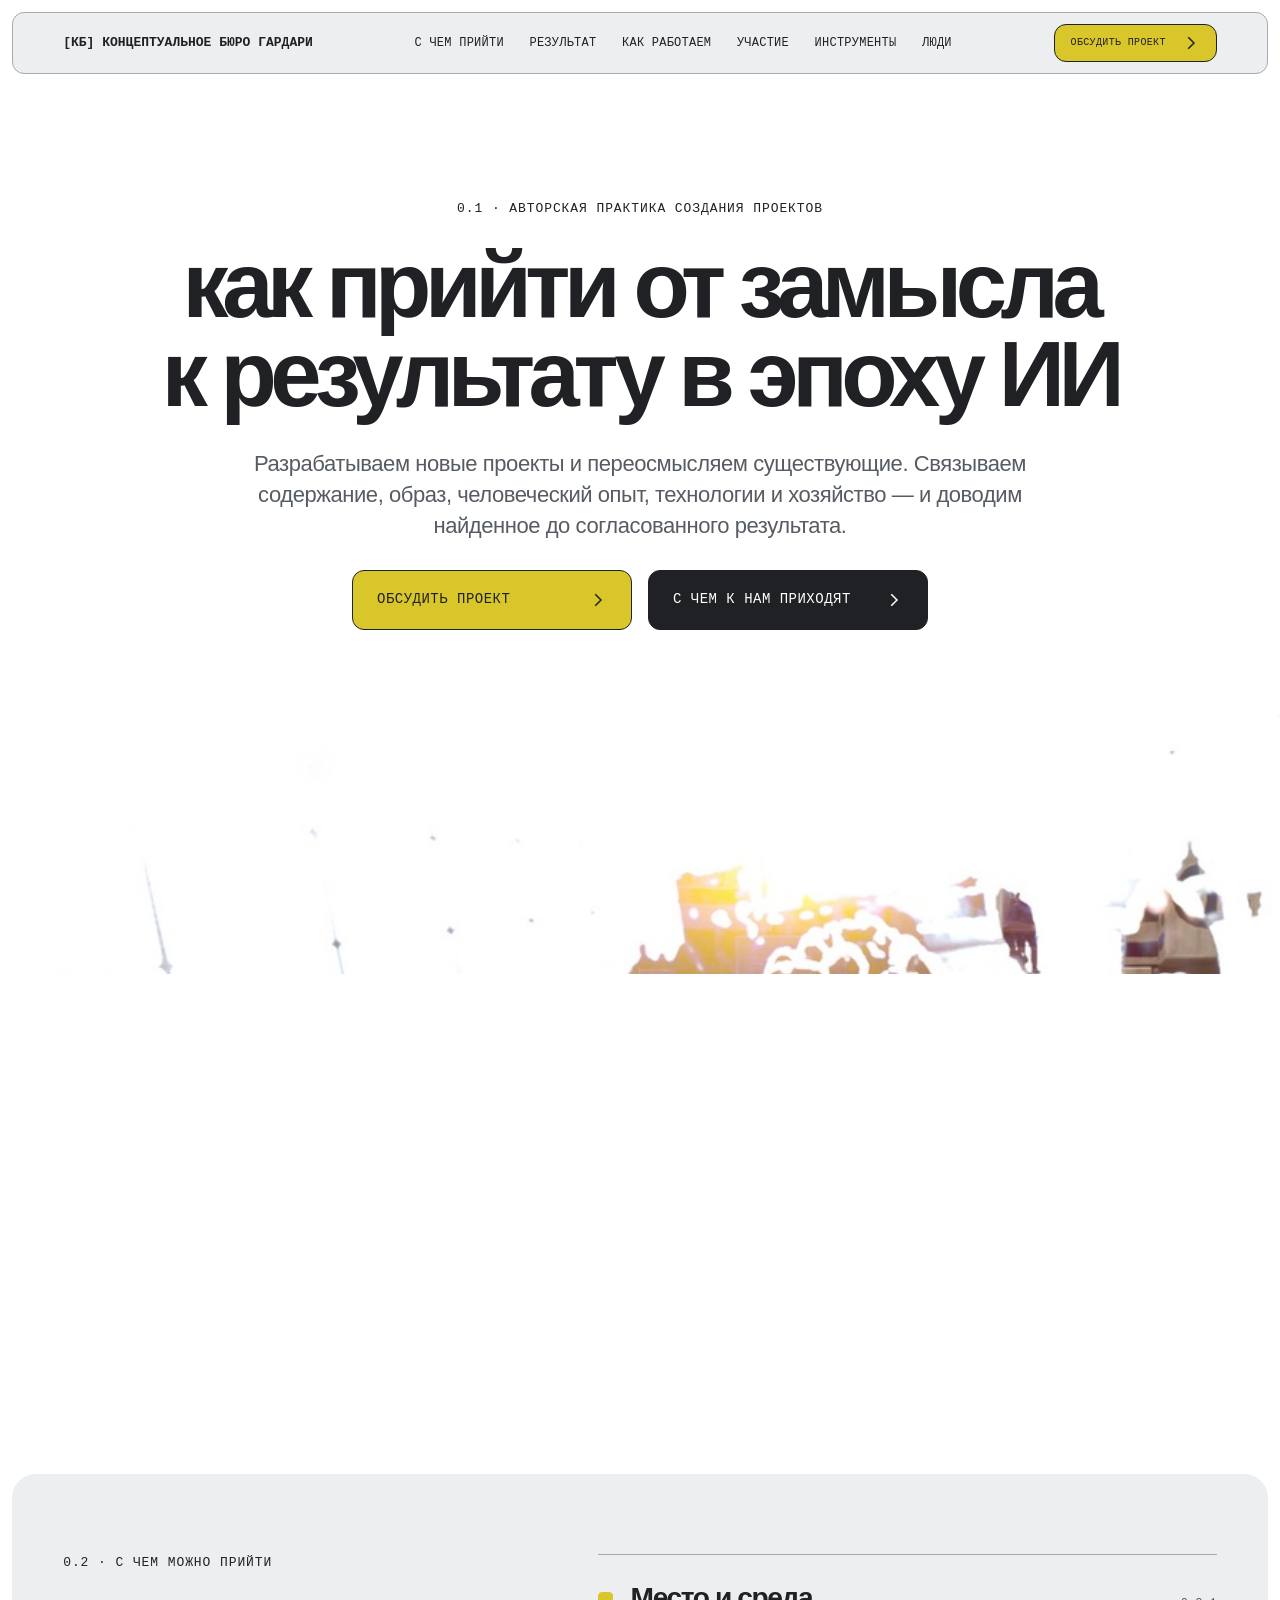
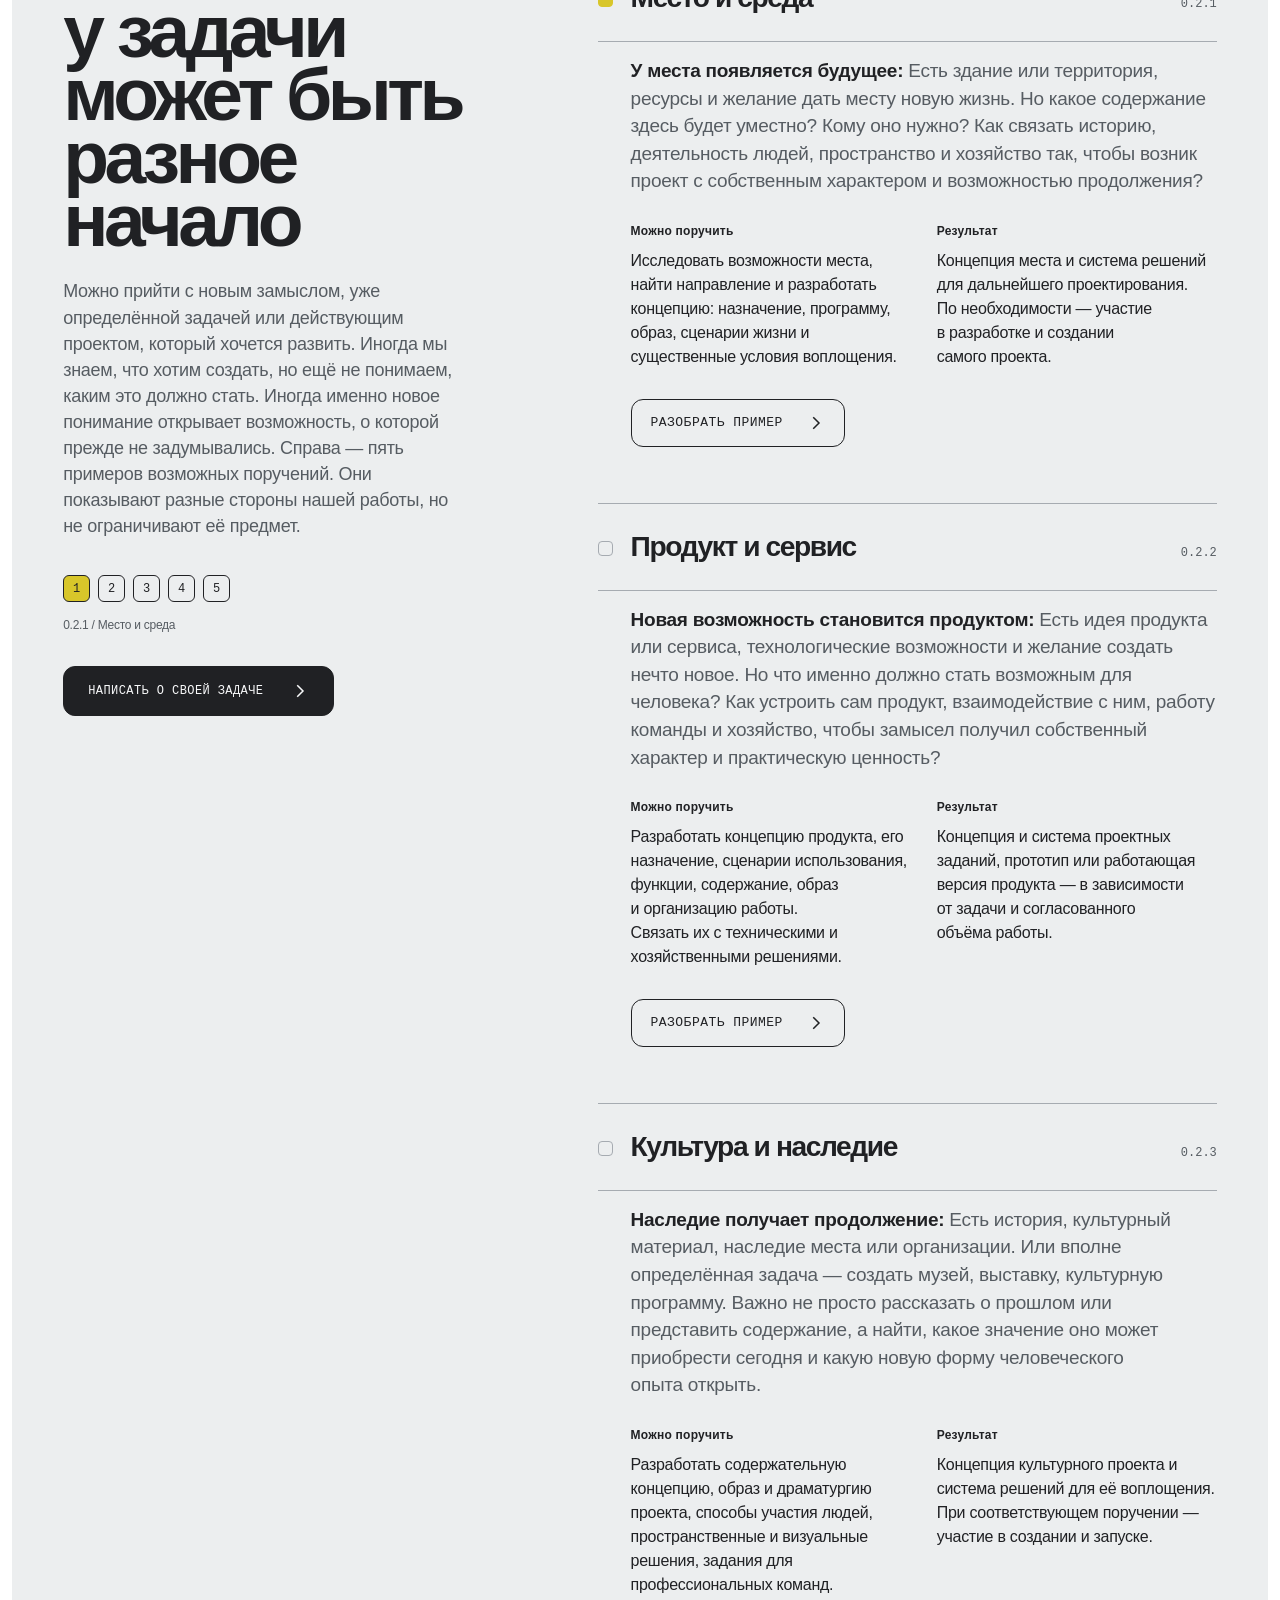
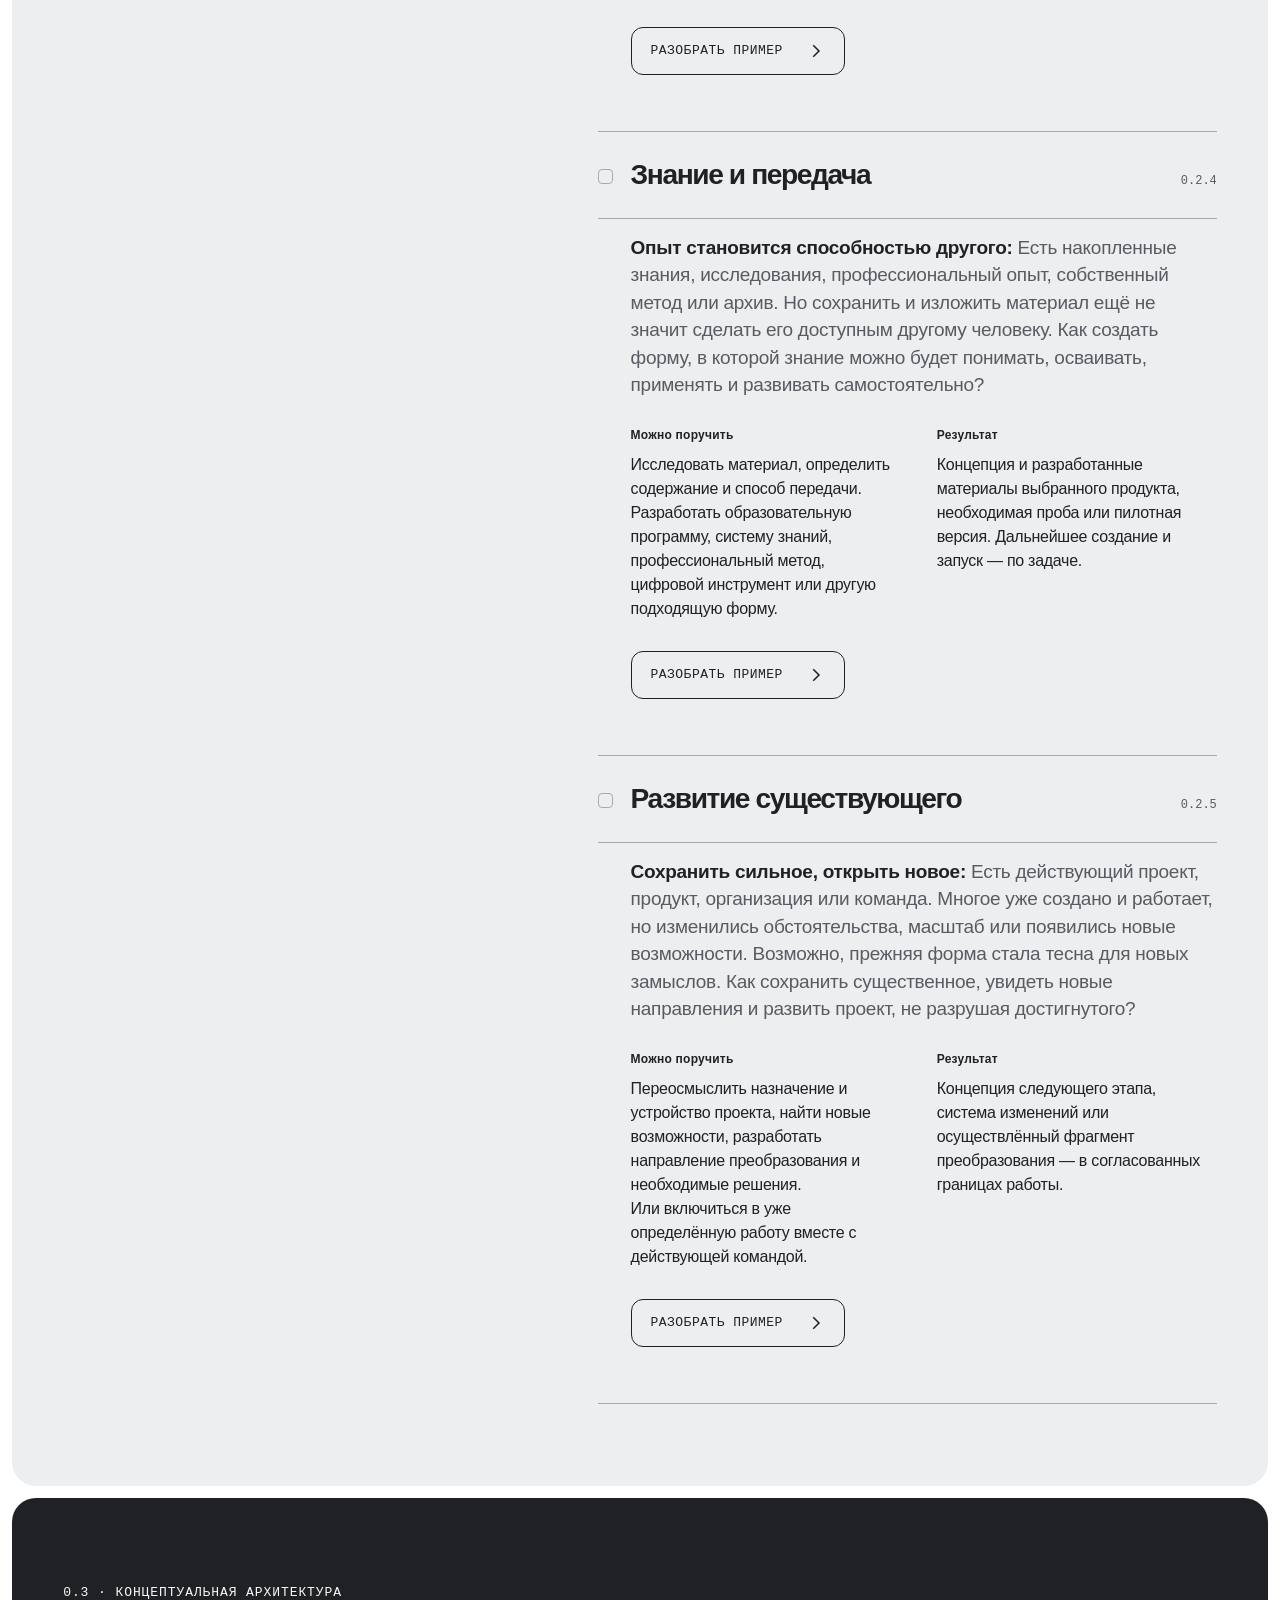
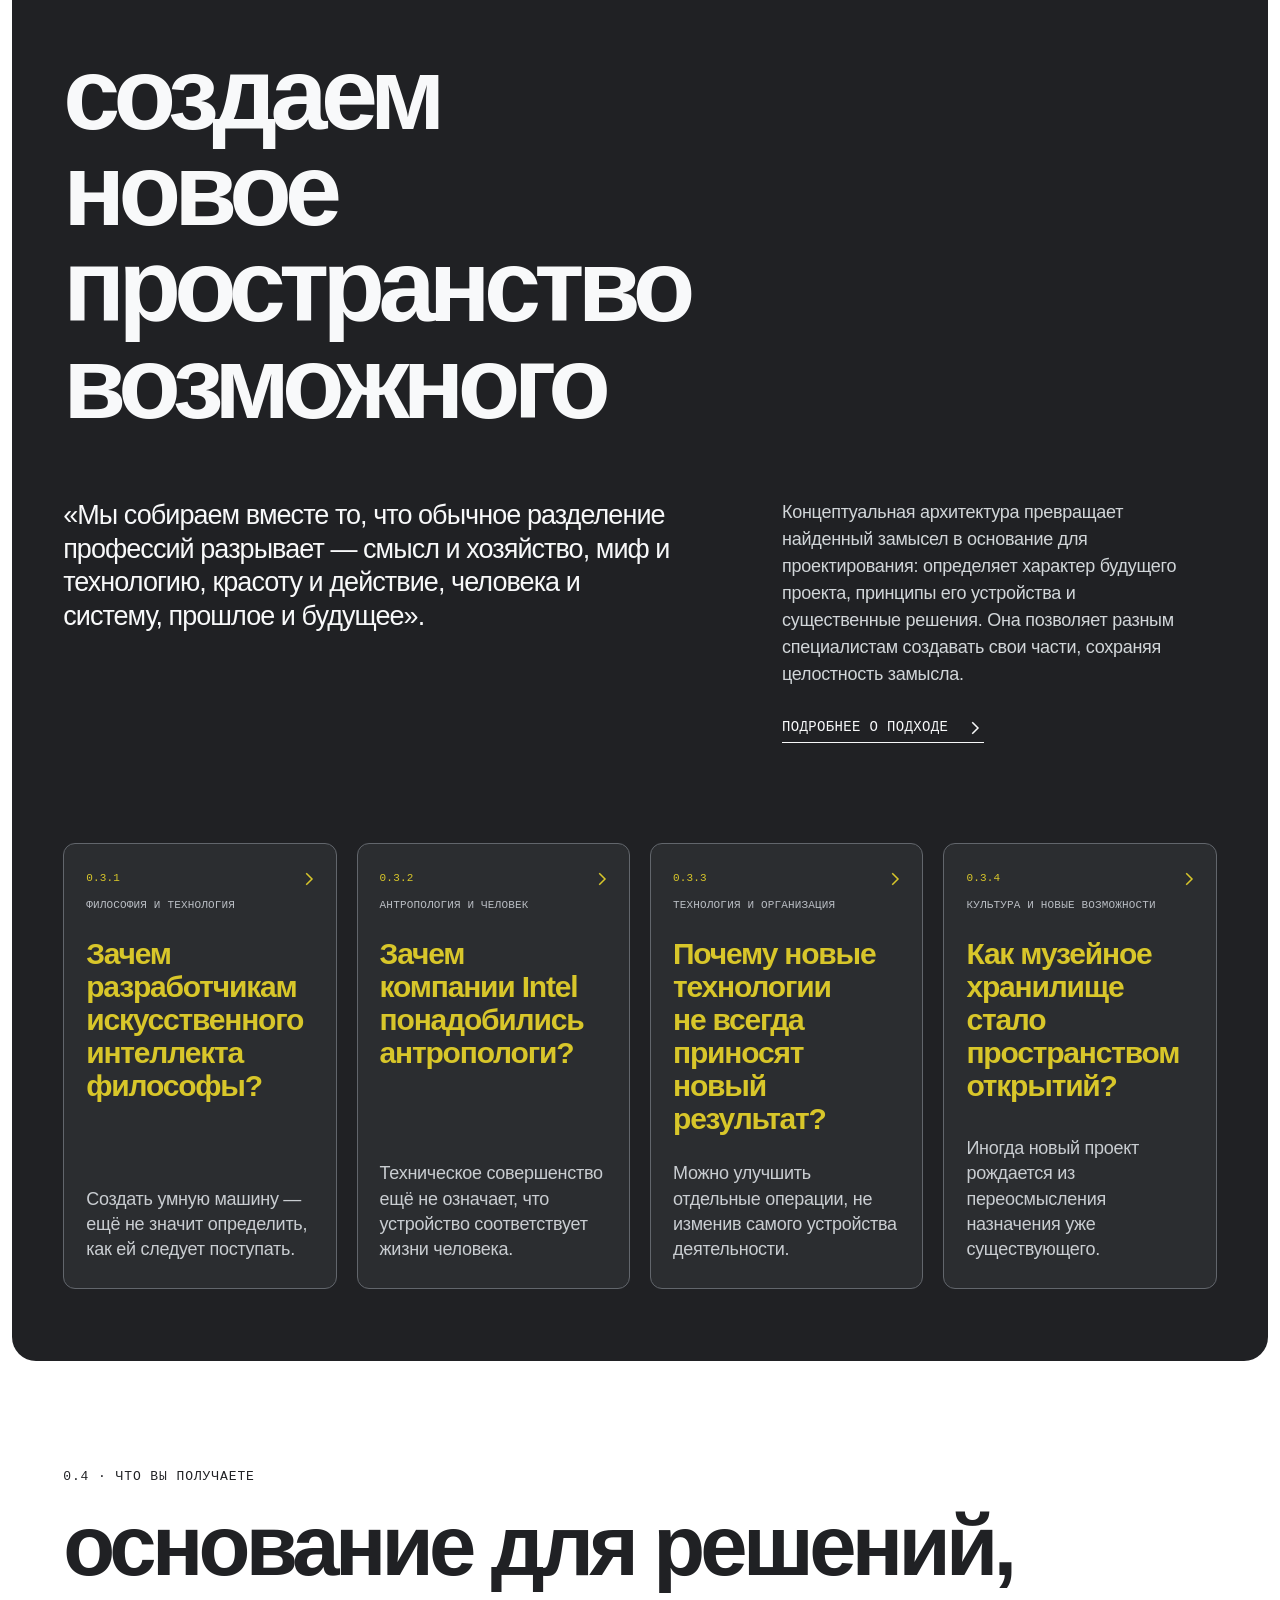
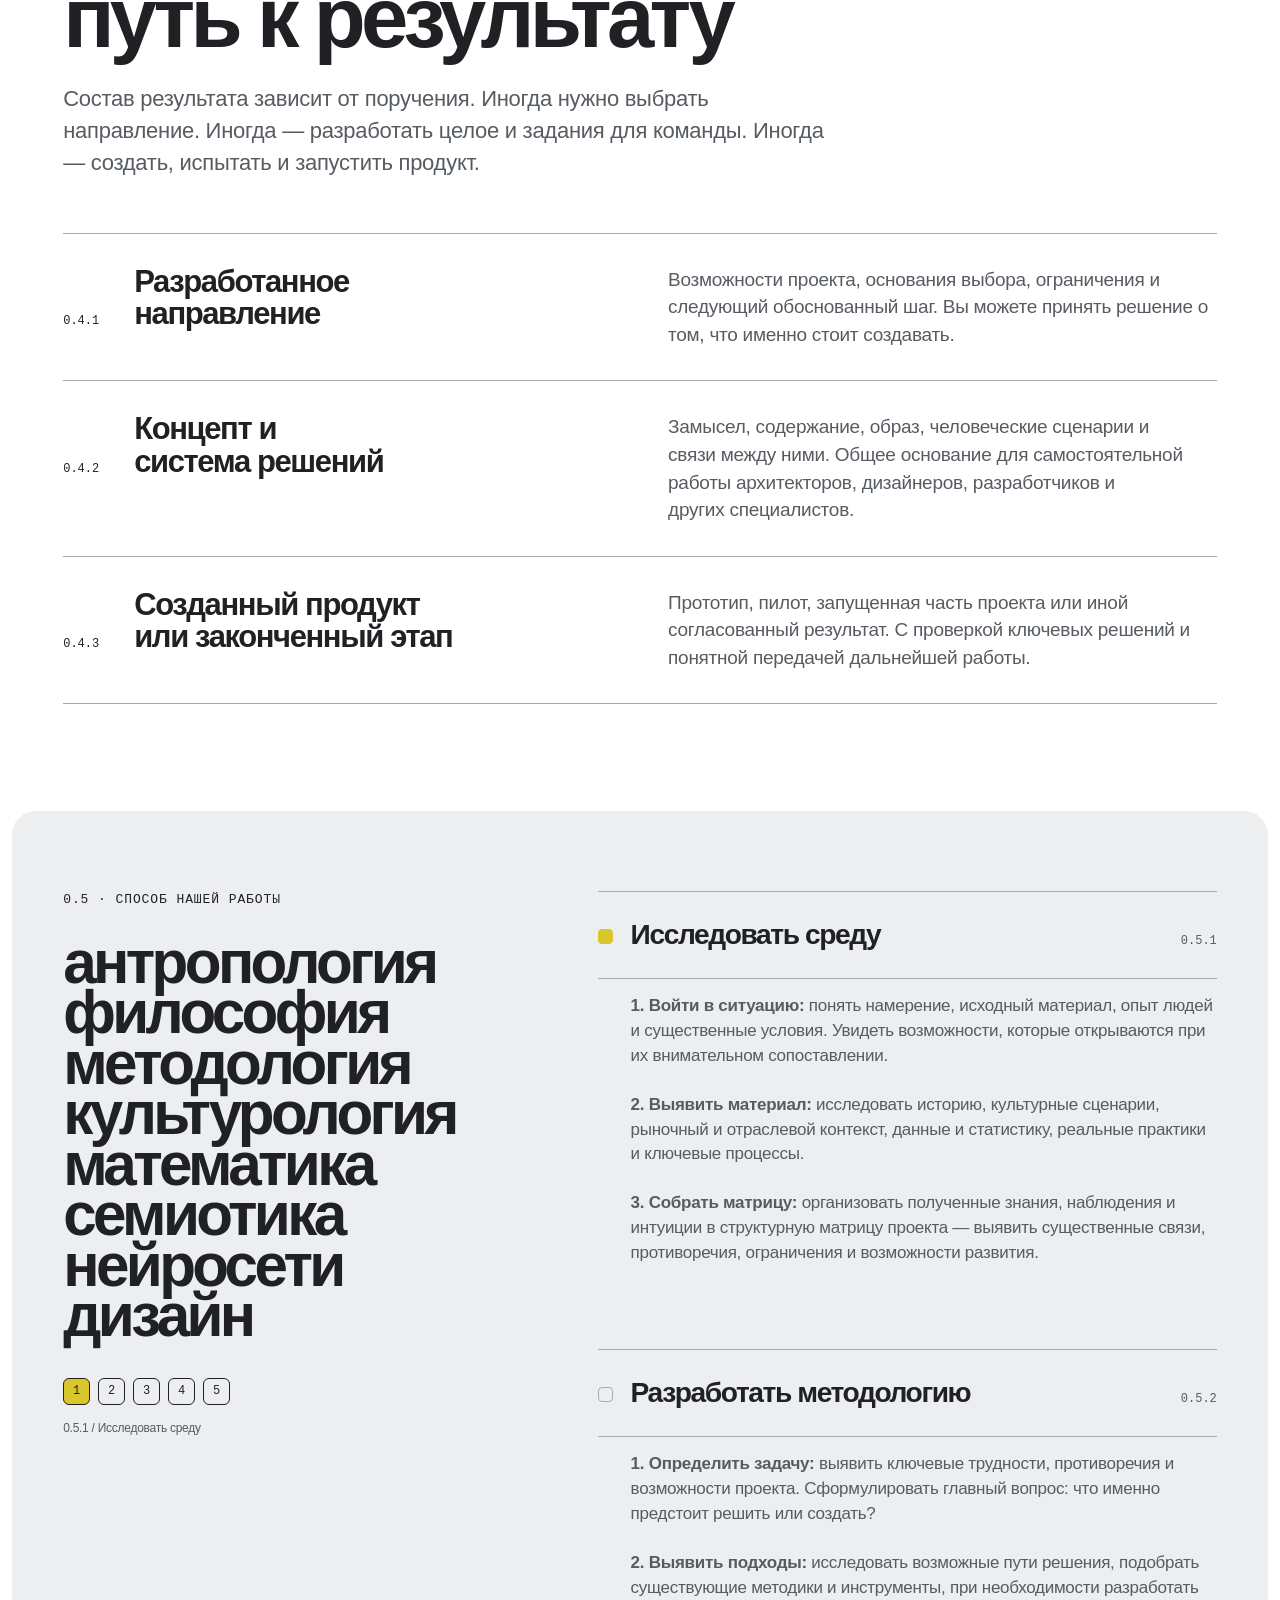
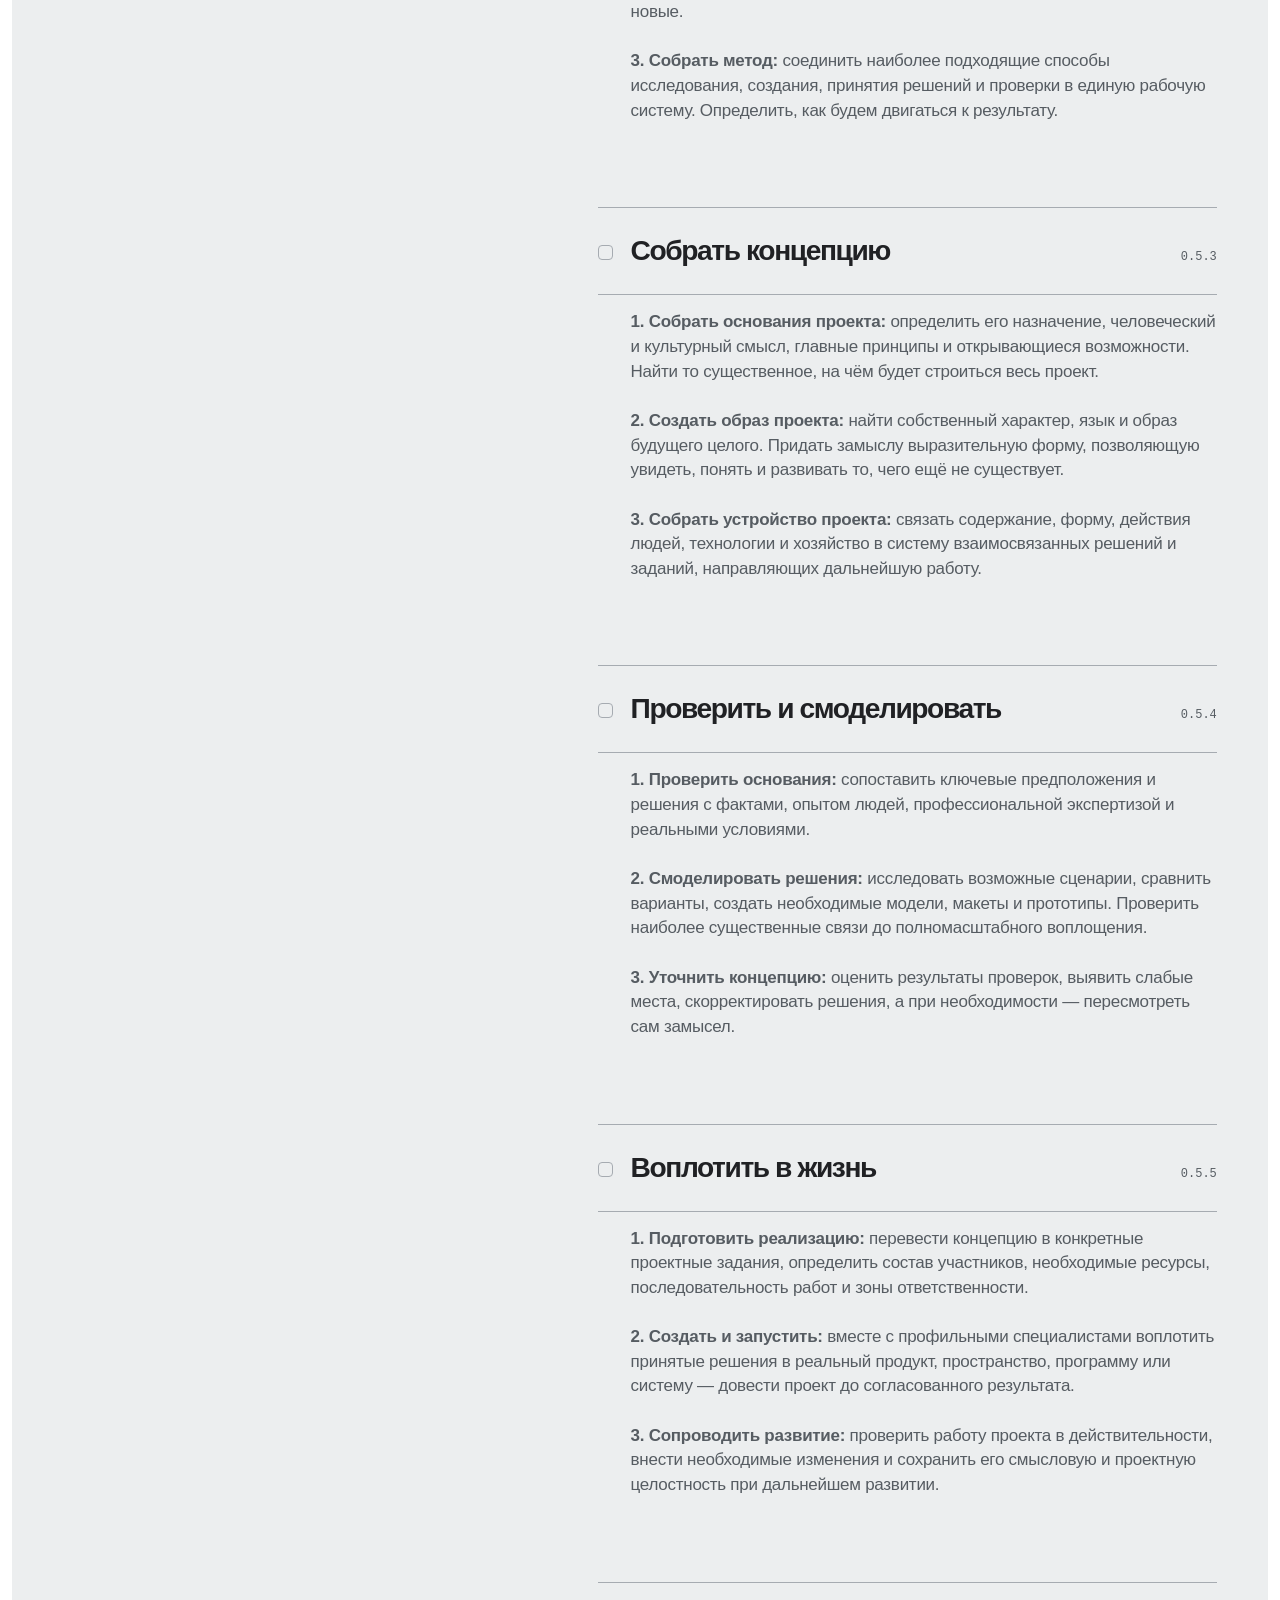
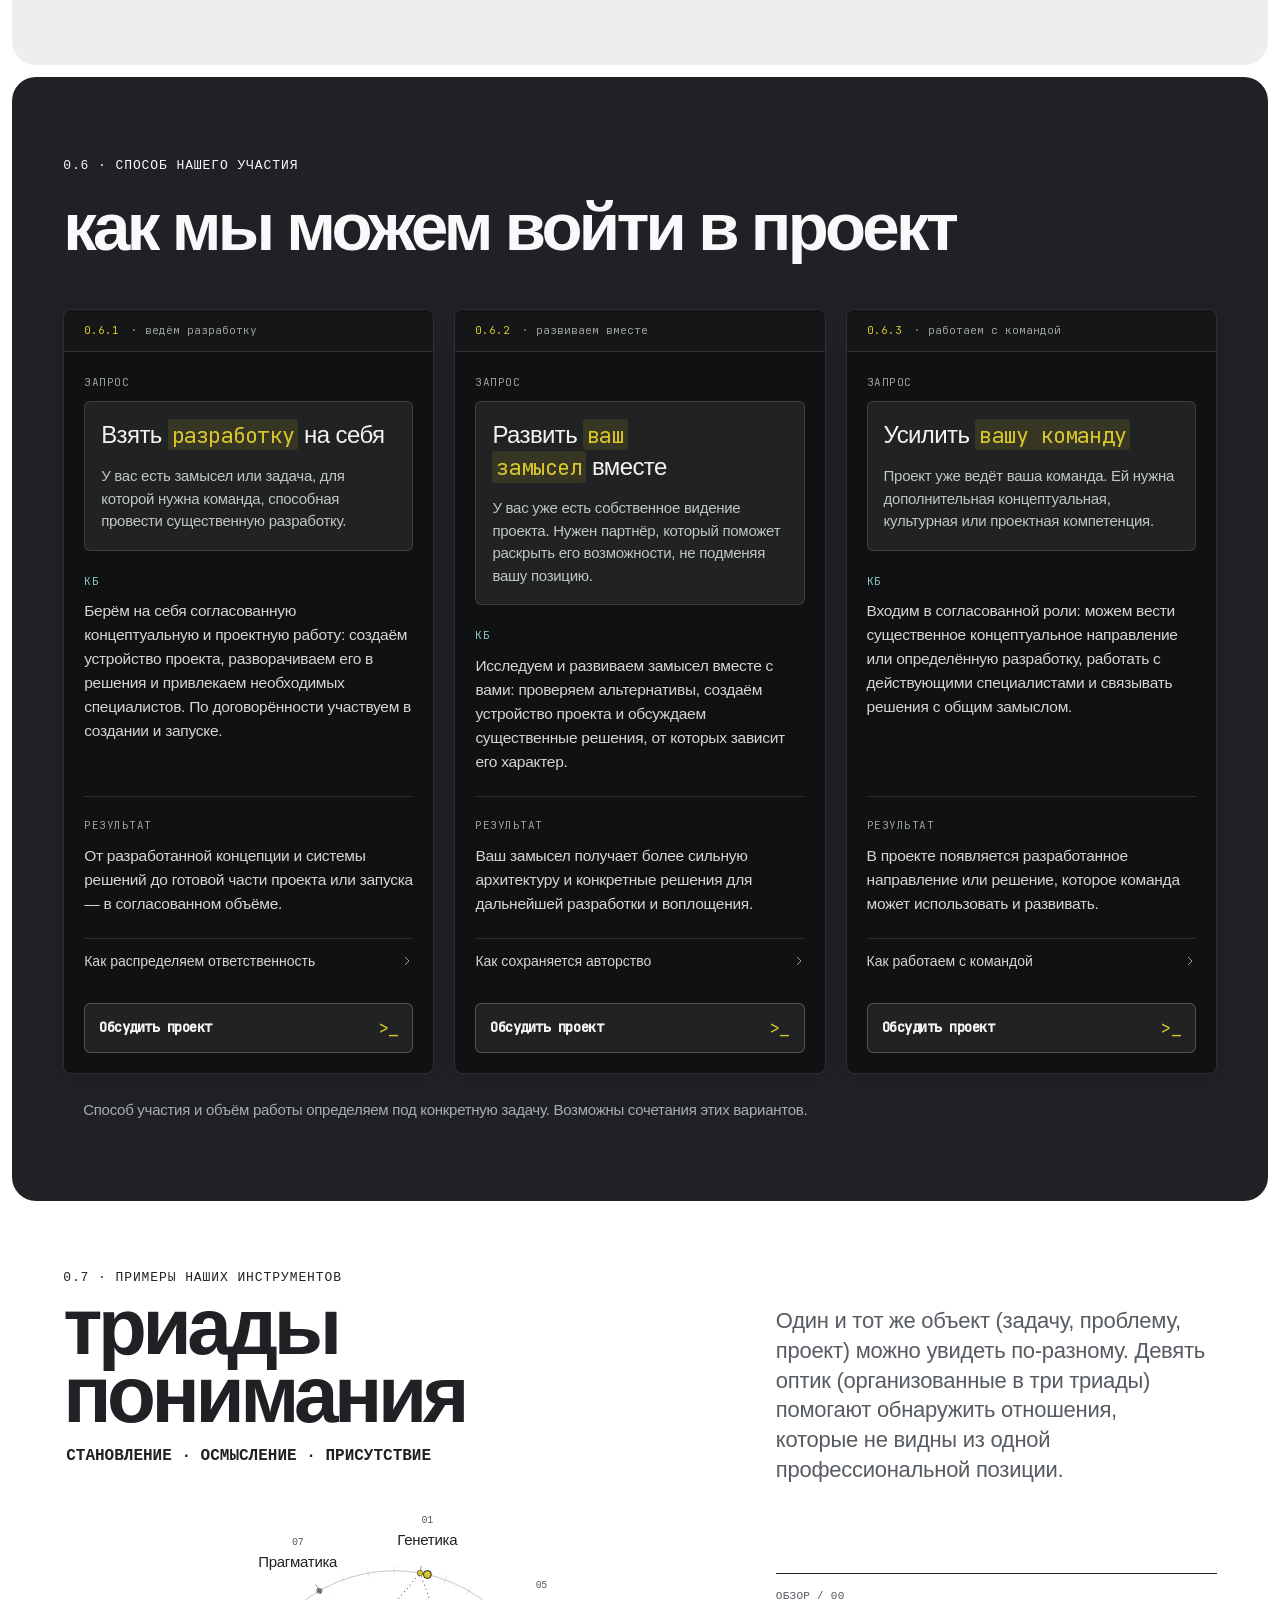
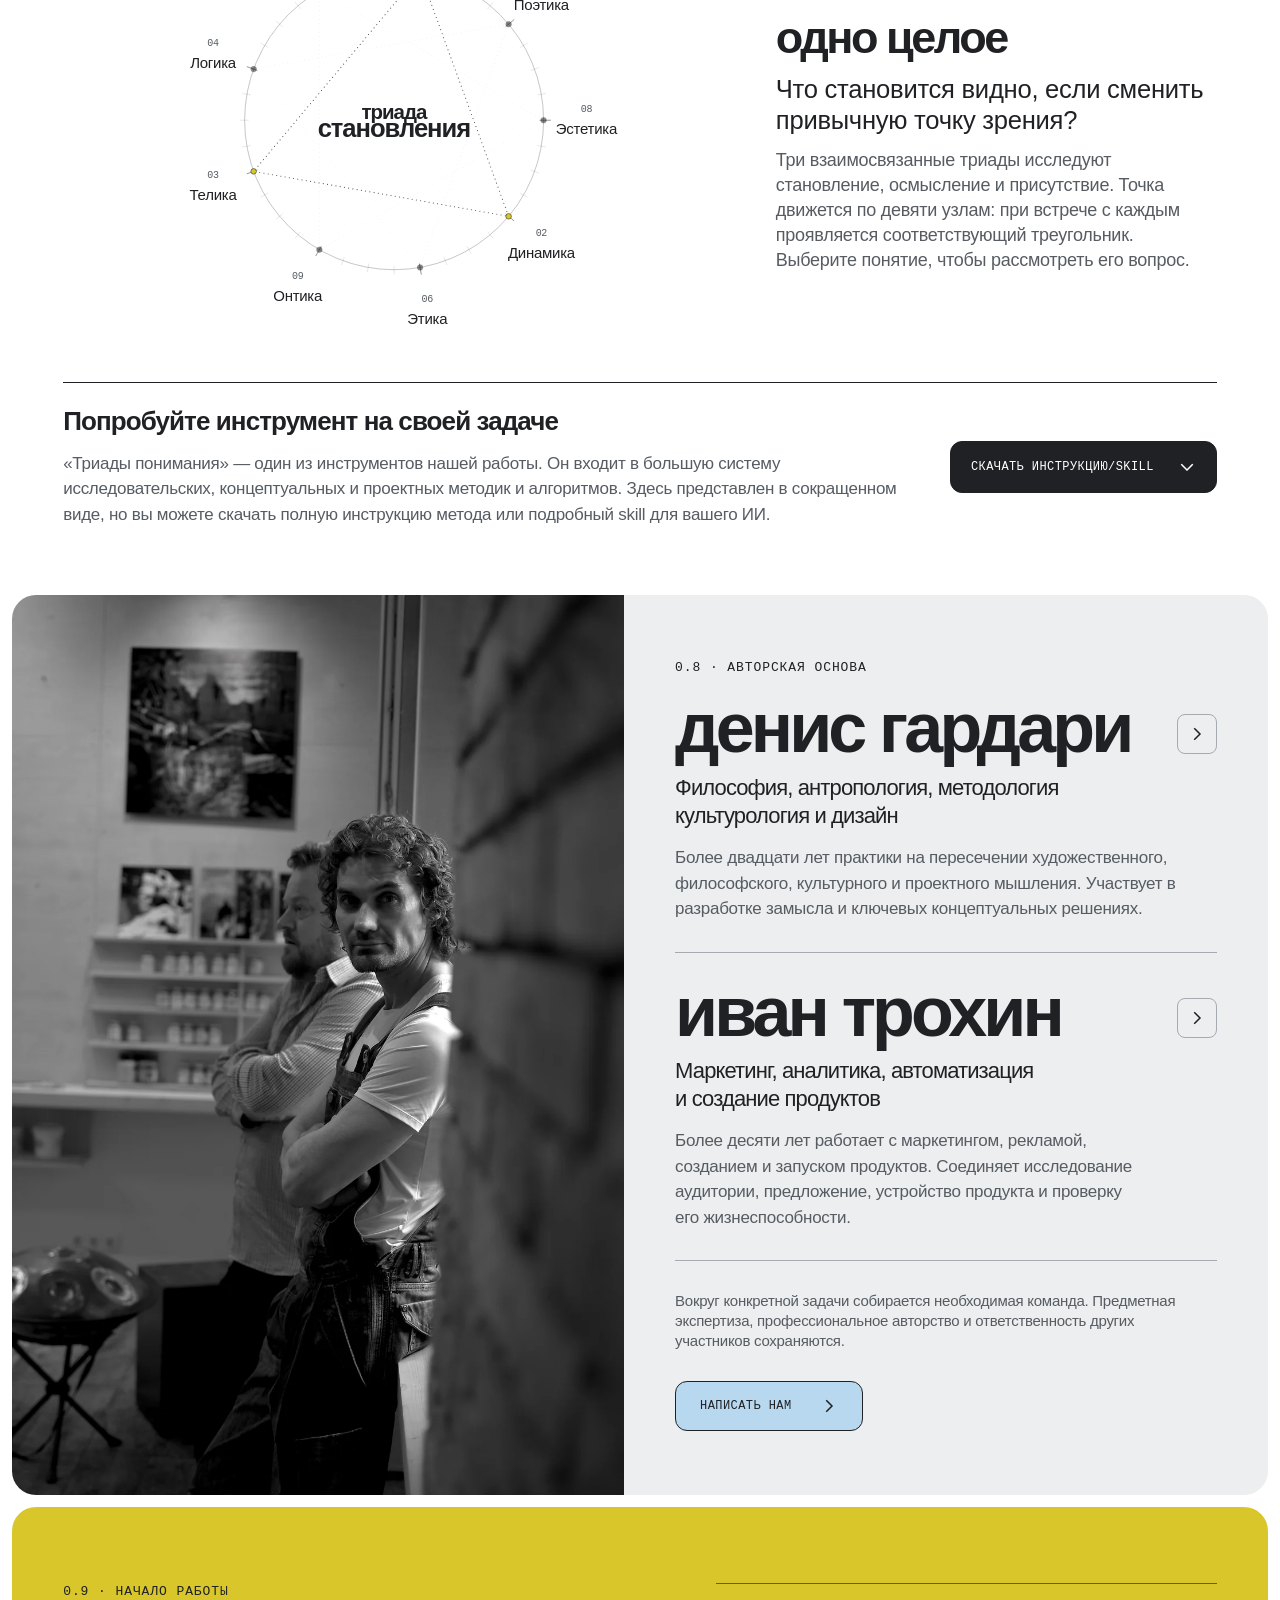
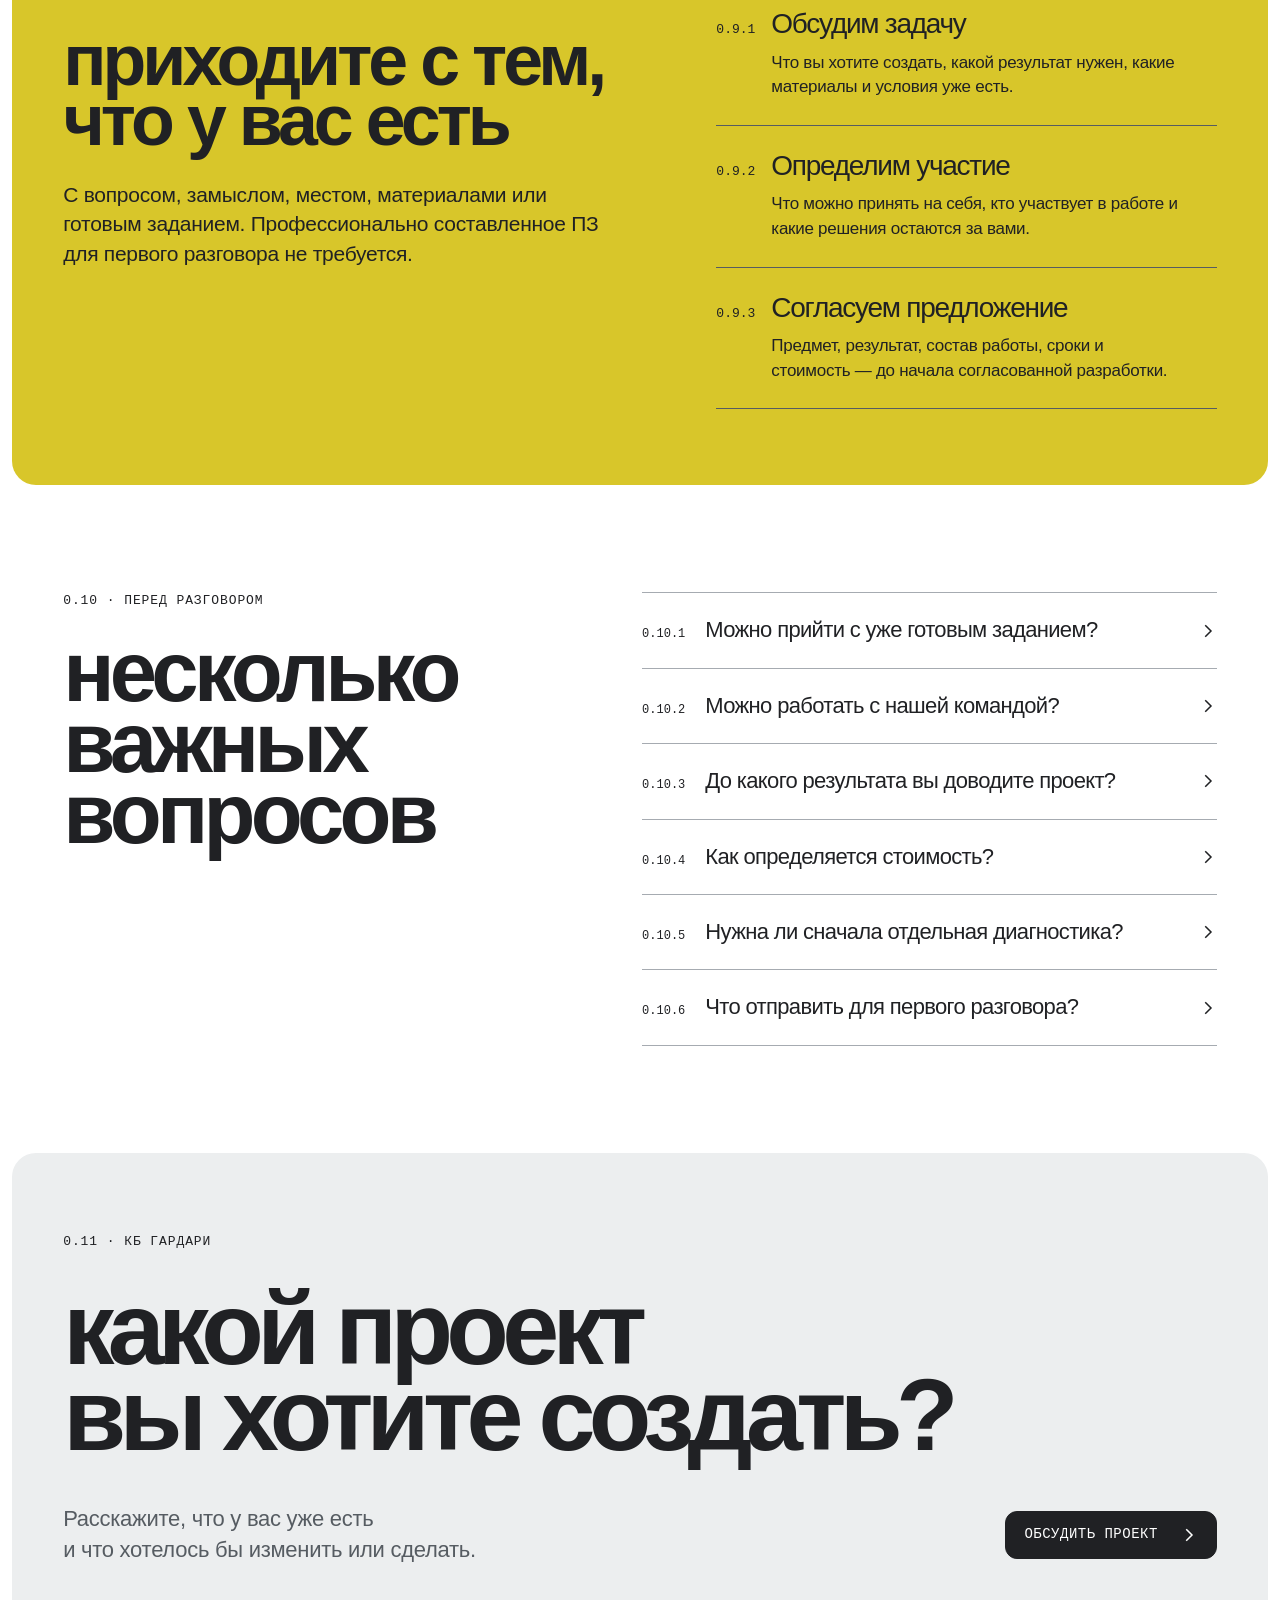
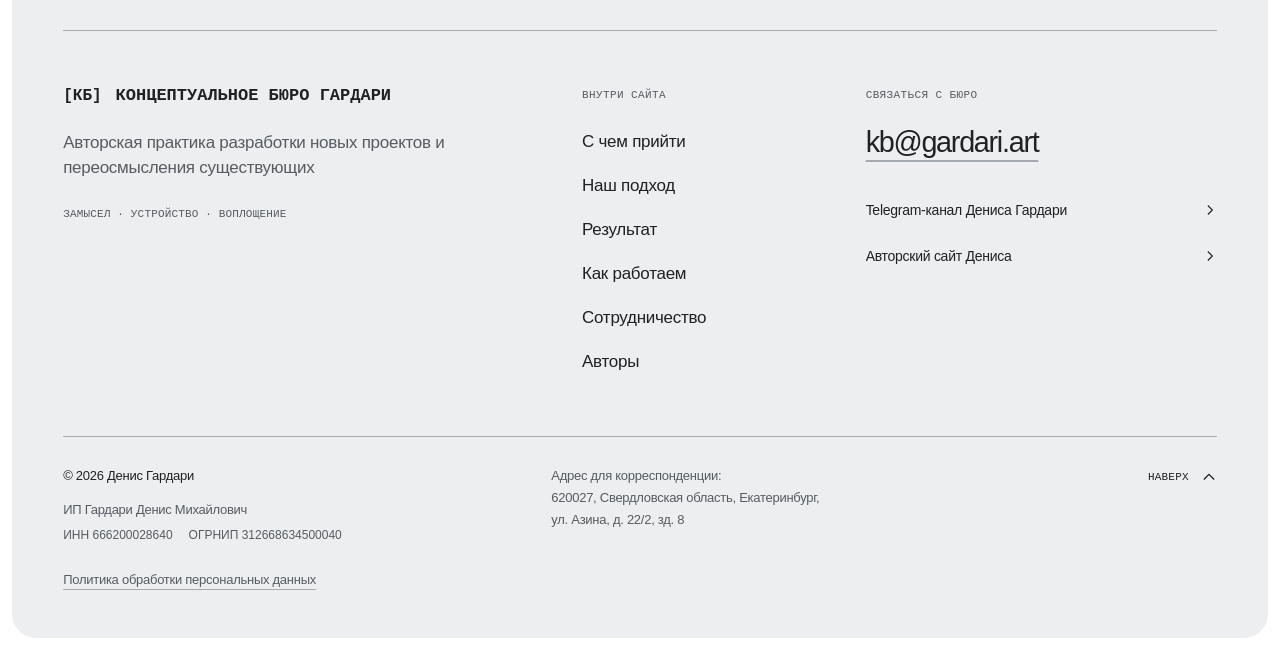
==== index.html @ e5f69738 "export: опубликовать рабочую базу КБ Гардари 07 — версия 1.6.0" ====
<!doctype html>
<html lang="ru">
<head>
  <meta charset="utf-8">
  <meta name="viewport" content="width=device-width,initial-scale=1">
  <meta name="theme-color" content="#FFFFFF">
  <meta name="robots" content="noindex,nofollow">
  <meta name="description" content="Концептуальное бюро Гардари. Разработка новых проектов и переосмысление существующих — от замысла и концептуальной архитектуры до согласованного воплощения.">
  <title>КБ Гардари — от замысла к целому проекту</title>
  <link rel="icon" href="assets/favicon.svg" type="image/svg+xml">
  <link rel="stylesheet" href="assets/theme.css?v=1.6.0-0a5c517d10">
  <link rel="stylesheet" href="assets/site.css?v=1.6.0-0a5c517d10">
  <link rel="stylesheet" href="assets/participation.css?v=1.6.0-0a5c517d10">
  <link rel="stylesheet" href="assets/precedents.css?v=1.6.0-0a5c517d10">
  <link rel="stylesheet" href="assets/hero.css?v=1.6.0-0a5c517d10">
  <link rel="stylesheet" href="assets/task-request.css?v=1.6.0-0a5c517d10">
  <link rel="stylesheet" href="assets/triads.css?v=1.6.0-0a5c517d10">
  <script src="assets/triads.js?v=1.6.0-0a5c517d10" defer></script>
  <script src="content.js?v=1.6.0-0a5c517d10" defer></script>
  <script src="assets/app.js?v=1.6.0-0a5c517d10" defer></script>
  <script src="assets/hero.js?v=1.6.0-0a5c517d10" defer></script>
  <script src="assets/task-request.js?v=1.6.0-0a5c517d10" defer></script>
</head>
<body class="kb-light">
  <a class="skip-link" href="#main">К содержанию</a>
  <header class="site-header">
    <a class="wordmark" href="#top" aria-label="Концептуальное бюро Гардари — в начало">[КБ] КОНЦЕПТУАЛЬНОЕ БЮРО ГАРДАРИ</a>
    <nav class="desktop-nav" aria-label="Основная навигация"><a href="#situations">С чем прийти</a><a href="#result">Результат</a><a href="#practice">Как работаем</a><a href="#participation">Участие</a><a href="#tools">Инструменты</a><a href="#author">Люди</a></nav>
    <div class="header-actions"><a class="button primary header-cta" href="https://t.me/denisgardari" target="_blank" rel="noopener noreferrer">Обсудить проект <svg class="chevron" viewBox="0 0 24 24" width="18" height="18" aria-hidden="true" focusable="false"><path d="m9 5 7 7-7 7" fill="none" stroke="currentColor" stroke-width="2" stroke-linecap="square" stroke-linejoin="miter"/></svg></a><button class="menu-toggle" aria-label="Открыть меню" aria-expanded="false" aria-controls="mobile-menu"><svg class="chevron" viewBox="0 0 24 24" width="18" height="18" aria-hidden="true" focusable="false"><path d="m9 5 7 7-7 7" fill="none" stroke="currentColor" stroke-width="2" stroke-linecap="square" stroke-linejoin="miter"/></svg></button></div>
    <nav class="mobile-menu" id="mobile-menu" aria-label="Мобильная навигация" hidden><a href="#situations">С чем прийти</a><a href="#result">Результат работы</a><a href="#practice">Как работаем</a><a href="#participation">Участие</a><a href="#tools">Пример наших инструментов</a><a href="#author">Денис и Иван</a><a href="#start">С чего начать</a><a href="https://t.me/denisgardari" target="_blank" rel="noopener noreferrer">Написать в Telegram <svg class="chevron" viewBox="0 0 24 24" width="18" height="18" aria-hidden="true" focusable="false"><path d="m9 5 7 7-7 7" fill="none" stroke="currentColor" stroke-width="2" stroke-linecap="square" stroke-linejoin="miter"/></svg></a></nav>
  </header>
  <main id="main">
    <section class="hero-motion-track" id="top" data-address="0.1" aria-labelledby="hero-title">
      <div class="hero">
      <div class="hero-content hero-intro">
        <p class="eyebrow section-label reveal" data-window-number="0.1">0.1 · Авторская практика создания проектов</p>
        <h1 class="reveal" id="hero-title"><span class="hero-line">как прийти от замысла  </span> <span class="hero-line">к результату в эпоху ИИ</span></h1>
        <p class="hero-description reveal">Разрабатываем новые проекты и переосмысляем существующие. Связываем содержание, образ, человеческий опыт, технологии и хозяйство — и доводим найденное до согласованного результата.</p>
        <div class="hero-actions reveal"><a class="button primary" href="https://t.me/denisgardari" target="_blank" rel="noopener noreferrer">Обсудить проект <svg class="chevron" viewBox="0 0 24 24" width="18" height="18" aria-hidden="true" focusable="false"><path d="m9 5 7 7-7 7" fill="none" stroke="currentColor" stroke-width="2" stroke-linecap="square" stroke-linejoin="miter"/></svg></a><a class="button dark" href="#situations">С чем к нам приходят <svg class="chevron" viewBox="0 0 24 24" width="18" height="18" aria-hidden="true" focusable="false"><path d="m9 5 7 7-7 7" fill="none" stroke="currentColor" stroke-width="2" stroke-linecap="square" stroke-linejoin="miter"/></svg></a></div>
      </div>
        <div class="collage-travel"><figure class="collage-float"><img src="assets/hero-collage-people.jpeg" width="886" height="886" fetchpriority="high" decoding="async" alt="Цифровой коллаж Дениса Гардари: люди и буквы на белом поле"></figure></div>
      </div>
    </section>

    <section class="panel kb-section situations card-section" data-tone="lightgray" id="situations" data-address="0.2" aria-labelledby="situations-title">
      <div class="case-layout">
        <div class="case-aside">
          <p class="eyebrow section-label" data-window-number="0.2">0.2 · С чем можно прийти</p>
          <h2 id="situations-title">у задачи <br>может быть <br>разное начало</h2>
          <p class="aside-description kb-body">Можно прийти с новым замыслом, уже определённой задачей или действующим проектом, который хочется развить. Иногда мы знаем, что хотим создать, но ещё не понимаем, каким это должно стать. Иногда именно новое понимание открывает возможность, о которой прежде не задумывались.

Справа — пять примеров возможных поручений. Они показывают разные стороны нашей работы, но не ограничивают её предмет.</p>
          <div class="case-numbers" role="group" aria-label="Перейти к примеру">
            <button type="button" data-case-index="0" data-case-address="0.2.1" aria-label="1 — Место и среда (0.2.1)" aria-pressed="true">1</button><button type="button" data-case-index="1" data-case-address="0.2.2" aria-label="2 — Продукт и сервис (0.2.2)" aria-pressed="false">2</button><button type="button" data-case-index="2" data-case-address="0.2.3" aria-label="3 — Культура и наследие (0.2.3)" aria-pressed="false">3</button><button type="button" data-case-index="3" data-case-address="0.2.4" aria-label="4 — Знание и передача (0.2.4)" aria-pressed="false">4</button><button type="button" data-case-index="4" data-case-address="0.2.5" aria-label="5 — Развитие существующего (0.2.5)" aria-pressed="false">5</button>
          </div>
          <p class="case-current" aria-live="polite">0.2.1 / Место и среда</p>
          <button class="button primary task-request-trigger" type="button" data-open-task-request aria-haspopup="dialog" aria-controls="task-request-dialog">Написать о своей задаче <svg class="chevron" viewBox="0 0 24 24" width="18" height="18" aria-hidden="true" focusable="false"><path d="m9 5 7 7-7 7" fill="none" stroke="currentColor" stroke-width="2" stroke-linecap="square" stroke-linejoin="miter"/></svg></button>
        </div>
        <div class="case-stack">
          <article class="case-card is-active" id="example-place" data-address="0.2.1" style="--case-index:0" aria-labelledby="case-title-place"><div class="case-header"><div class="case-header-inner"><div class="case-heading"><span class="case-marker" aria-hidden="true"></span><div><h3 id="case-title-place">Место и среда</h3></div></div><span class="case-count">0.2.1</span></div></div><div class="case-body"><p class="case-intro"><strong class="case-intro-title">У места появляется будущее:</strong> Есть здание или территория, ресурсы и желание дать месту новую жизнь. Но какое содержание здесь будет уместно? Кому оно нужно? Как связать историю, деятельность людей, пространство и хозяйство так, чтобы возник проект с собственным характером и возможностью продолжения?</p><div class="case-columns"><div><h5>Можно поручить</h5><p>Исследовать возможности места, найти направление и разработать концепцию: назначение, программу, образ, сценарии жизни и существенные условия воплощения.</p></div><div><h5>Результат</h5><p>Концепция места и система решений для дальнейшего проектирования. По необходимости — участие в разработке и создании самого проекта.</p></div></div><button type="button" class="button outline" data-open-case="place">Разобрать пример <svg class="chevron" viewBox="0 0 24 24" width="18" height="18" aria-hidden="true" focusable="false"><path d="m9 5 7 7-7 7" fill="none" stroke="currentColor" stroke-width="2" stroke-linecap="square" stroke-linejoin="miter"/></svg></button></div></article>
<article class="case-card" id="example-digital" data-address="0.2.2" style="--case-index:1" aria-labelledby="case-title-digital"><div class="case-header"><div class="case-header-inner"><div class="case-heading"><span class="case-marker" aria-hidden="true"></span><div><h3 id="case-title-digital">Продукт и сервис</h3></div></div><span class="case-count">0.2.2</span></div></div><div class="case-body"><p class="case-intro"><strong class="case-intro-title">Новая возможность становится продуктом:</strong> Есть идея продукта или сервиса, технологические возможности и желание создать нечто новое. Но что именно должно стать возможным для человека? Как устроить сам продукт, взаимодействие с ним, работу команды и хозяйство, чтобы замысел получил собственный характер и практическую ценность?</p><div class="case-columns"><div><h5>Можно поручить</h5><p>Разработать концепцию продукта, его назначение, сценарии использования, функции, содержание, образ и организацию работы. Связать их с техническими и хозяйственными решениями.</p></div><div><h5>Результат</h5><p>Концепция и система проектных заданий, прототип или работающая версия продукта — в зависимости от задачи и согласованного объёма работы.</p></div></div><button type="button" class="button outline" data-open-case="digital">Разобрать пример <svg class="chevron" viewBox="0 0 24 24" width="18" height="18" aria-hidden="true" focusable="false"><path d="m9 5 7 7-7 7" fill="none" stroke="currentColor" stroke-width="2" stroke-linecap="square" stroke-linejoin="miter"/></svg></button></div></article>
<article class="case-card" id="example-museum" data-address="0.2.3" style="--case-index:2" aria-labelledby="case-title-museum"><div class="case-header"><div class="case-header-inner"><div class="case-heading"><span class="case-marker" aria-hidden="true"></span><div><h3 id="case-title-museum">Культура и наследие</h3></div></div><span class="case-count">0.2.3</span></div></div><div class="case-body"><p class="case-intro"><strong class="case-intro-title">Наследие получает продолжение:</strong> Есть история, культурный материал, наследие места или организации. Или вполне определённая задача — создать музей, выставку, культурную программу. Важно не просто рассказать о прошлом или представить содержание, а найти, какое значение оно может приобрести сегодня и какую новую форму человеческого опыта открыть.

</p><div class="case-columns"><div><h5>Можно поручить</h5><p>Разработать содержательную концепцию, образ и драматургию проекта, способы участия людей, пространственные и визуальные решения, задания для профессиональных команд.

</p></div><div><h5>Результат</h5><p>Концепция культурного проекта и система решений для её воплощения. При соответствующем поручении — участие в создании и запуске.</p></div></div><button type="button" class="button outline" data-open-case="museum">Разобрать пример <svg class="chevron" viewBox="0 0 24 24" width="18" height="18" aria-hidden="true" focusable="false"><path d="m9 5 7 7-7 7" fill="none" stroke="currentColor" stroke-width="2" stroke-linecap="square" stroke-linejoin="miter"/></svg></button></div></article>
<article class="case-card" id="example-education" data-address="0.2.4" style="--case-index:3" aria-labelledby="case-title-education"><div class="case-header"><div class="case-header-inner"><div class="case-heading"><span class="case-marker" aria-hidden="true"></span><div><h3 id="case-title-education">Знание и передача</h3></div></div><span class="case-count">0.2.4</span></div></div><div class="case-body"><p class="case-intro"><strong class="case-intro-title">Опыт становится способностью другого:</strong> Есть накопленные знания, исследования, профессиональный опыт, собственный метод или архив. Но сохранить и изложить материал ещё не значит сделать его доступным другому человеку. Как создать форму, в которой знание можно будет понимать, осваивать, применять и развивать самостоятельно?</p><div class="case-columns"><div><h5>Можно поручить</h5><p>Исследовать материал, определить содержание и способ передачи. Разработать образовательную программу, систему знаний, профессиональный метод, цифровой инструмент или другую подходящую форму.</p></div><div><h5>Результат</h5><p>Концепция и разработанные материалы выбранного продукта, необходимая проба или пилотная версия. Дальнейшее создание и запуск — по задаче.</p></div></div><button type="button" class="button outline" data-open-case="education">Разобрать пример <svg class="chevron" viewBox="0 0 24 24" width="18" height="18" aria-hidden="true" focusable="false"><path d="m9 5 7 7-7 7" fill="none" stroke="currentColor" stroke-width="2" stroke-linecap="square" stroke-linejoin="miter"/></svg></button></div></article>
<article class="case-card" id="example-renewal" data-address="0.2.5" style="--case-index:4" aria-labelledby="case-title-renewal"><div class="case-header"><div class="case-header-inner"><div class="case-heading"><span class="case-marker" aria-hidden="true"></span><div><h3 id="case-title-renewal">Развитие существующего</h3></div></div><span class="case-count">0.2.5</span></div></div><div class="case-body"><p class="case-intro"><strong class="case-intro-title">Сохранить сильное, открыть новое:</strong> Есть действующий проект, продукт, организация или команда. Многое уже создано и работает, но изменились обстоятельства, масштаб или появились новые возможности. Возможно, прежняя форма стала тесна для новых замыслов. Как сохранить существенное, увидеть новые направления и развить проект, не разрушая достигнутого?

</p><div class="case-columns"><div><h5>Можно поручить</h5><p>Переосмыслить назначение и устройство проекта, найти новые возможности, разработать направление преобразования и необходимые решения. Или включиться в уже определённую работу вместе с действующей командой.</p></div><div><h5>Результат</h5><p>Концепция следующего этапа, система изменений или осуществлённый фрагмент преобразования — в согласованных границах работы.</p></div></div><button type="button" class="button outline" data-open-case="renewal">Разобрать пример <svg class="chevron" viewBox="0 0 24 24" width="18" height="18" aria-hidden="true" focusable="false"><path d="m9 5 7 7-7 7" fill="none" stroke="currentColor" stroke-width="2" stroke-linecap="square" stroke-linejoin="miter"/></svg></button></div></article>
        </div>
      </div>
    </section>

    <section class="panel kb-section principle" data-tone="graphite" id="bureau" data-address="0.3" aria-labelledby="principle-title">
      <p class="eyebrow section-label reveal" data-window-number="0.3">0.3 · Концептуальная архитектура</p>
      <h2 id="principle-title" class="reveal"><span class="principle-word" id="principle-word-1">создаем</span> <span class="principle-word" id="principle-word-2">новое</span> <span class="principle-word" id="principle-word-3">пространство</span> <span class="principle-word" id="principle-word-4">возможного</span></h2>
      <div class="principle-bottom"><p class="large-copy reveal">«Мы собираем вместе то, что обычное разделение профессий разрывает — смысл и хозяйство, миф и технологию, красоту и действие, человека и систему, прошлое и будущее».</p><div class="principle-explanation reveal"><p>Концептуальная архитектура превращает найденный замысел в основание для проектирования: определяет характер будущего проекта, принципы его устройства и существенные решения. Она позволяет разным специалистам создавать свои части, сохраняя целостность замысла.</p><button class="text-link light-link" data-open-method type="button">Подробнее о подходе <svg class="chevron" viewBox="0 0 24 24" width="18" height="18" aria-hidden="true" focusable="false"><path d="m9 5 7 7-7 7" fill="none" stroke="currentColor" stroke-width="2" stroke-linecap="square" stroke-linejoin="miter"/></svg></button></div></div>
      <div class="precedent-grid" data-columns="4"><article class="precedent-card" id="precedent-anthropic" data-address="0.3.1" aria-labelledby="precedent-title-anthropic"><button class="precedent-open" type="button" data-open-precedent="anthropic" aria-haspopup="dialog" aria-controls="detail-dialog" aria-labelledby="precedent-title-anthropic"><span class="precedent-meta"><span class="precedent-number">0.3.1</span><span class="precedent-category">Философия и технология</span></span><svg class="chevron" viewBox="0 0 24 24" width="18" height="18" aria-hidden="true" focusable="false"><path d="m9 5 7 7-7 7" fill="none" stroke="currentColor" stroke-width="2" stroke-linecap="square" stroke-linejoin="miter"/></svg><span class="precedent-question" id="precedent-title-anthropic" role="heading" aria-level="3">Зачем разработчикам искусственного интеллекта философы?</span><span class="precedent-thought">Создать умную машину — ещё не значит определить, как ей следует поступать.</span></button></article>
<article class="precedent-card" id="precedent-intel" data-address="0.3.2" aria-labelledby="precedent-title-intel"><button class="precedent-open" type="button" data-open-precedent="intel" aria-haspopup="dialog" aria-controls="detail-dialog" aria-labelledby="precedent-title-intel"><span class="precedent-meta"><span class="precedent-number">0.3.2</span><span class="precedent-category">Антропология и человек</span></span><svg class="chevron" viewBox="0 0 24 24" width="18" height="18" aria-hidden="true" focusable="false"><path d="m9 5 7 7-7 7" fill="none" stroke="currentColor" stroke-width="2" stroke-linecap="square" stroke-linejoin="miter"/></svg><span class="precedent-question" id="precedent-title-intel" role="heading" aria-level="3">Зачем компании Intel понадобились антропологи?</span><span class="precedent-thought">Техническое совершенство ещё не означает, что устройство соответствует жизни человека.</span></button></article>
<article class="precedent-card" id="precedent-mckinsey" data-address="0.3.3" aria-labelledby="precedent-title-mckinsey"><button class="precedent-open" type="button" data-open-precedent="mckinsey" aria-haspopup="dialog" aria-controls="detail-dialog" aria-labelledby="precedent-title-mckinsey"><span class="precedent-meta"><span class="precedent-number">0.3.3</span><span class="precedent-category">Технология и организация</span></span><svg class="chevron" viewBox="0 0 24 24" width="18" height="18" aria-hidden="true" focusable="false"><path d="m9 5 7 7-7 7" fill="none" stroke="currentColor" stroke-width="2" stroke-linecap="square" stroke-linejoin="miter"/></svg><span class="precedent-question" id="precedent-title-mckinsey" role="heading" aria-level="3">Почему новые технологии не всегда приносят новый результат?</span><span class="precedent-thought">Можно улучшить отдельные операции, не изменив самого устройства деятельности.</span></button></article>
<article class="precedent-card" id="precedent-va" data-address="0.3.4" aria-labelledby="precedent-title-va"><button class="precedent-open" type="button" data-open-precedent="va" aria-haspopup="dialog" aria-controls="detail-dialog" aria-labelledby="precedent-title-va"><span class="precedent-meta"><span class="precedent-number">0.3.4</span><span class="precedent-category">Культура и новые возможности</span></span><svg class="chevron" viewBox="0 0 24 24" width="18" height="18" aria-hidden="true" focusable="false"><path d="m9 5 7 7-7 7" fill="none" stroke="currentColor" stroke-width="2" stroke-linecap="square" stroke-linejoin="miter"/></svg><span class="precedent-question" id="precedent-title-va" role="heading" aria-level="3">Как музейное хранилище стало пространством открытий?</span><span class="precedent-thought">Иногда новый проект рождается из переосмысления назначения уже существующего.</span></button></article></div>
    </section>

    <section class="results section-space" id="result" data-address="0.4" aria-labelledby="result-title">
      <div class="section-heading"><p class="eyebrow section-label" data-window-number="0.4">0.4 · Что вы получаете</p><h2 id="result-title" class="reveal">основание для решений,<br>путь к результату</h2><p class="section-lead kb-body">Состав результата зависит от поручения. Иногда нужно выбрать направление. Иногда — разработать целое и задания для команды. Иногда — создать, испытать и запустить продукт.</p></div>
      <div class="result-list">
        <article class="result-row reveal" id="result-1" data-address="0.4.1"><div class="result-title-row"><span class="plain-number">0.4.1</span><h3>Разработанное <br>направление</h3></div><p>Возможности проекта, основания выбора, ограничения и следующий обоснованный шаг. Вы можете принять решение о том, что именно стоит создавать.</p></article>
        <article class="result-row reveal" id="result-2" data-address="0.4.2"><div class="result-title-row"><span class="plain-number">0.4.2</span><h3>Концепт и <br>система решений</h3></div><p>Замысел, содержание, образ, человеческие сценарии и связи между ними. Общее основание для самостоятельной работы архитекторов, дизайнеров, разработчиков и других специалистов.</p></article>
        <article class="result-row reveal" id="result-3" data-address="0.4.3"><div class="result-title-row"><span class="plain-number">0.4.3</span><h3>Созданный продукт <br>или законченный этап</h3></div><p>Прототип, пилот, запущенная часть проекта или иной согласованный результат. С проверкой ключевых решений и понятной передачей дальнейшей работы.</p></article>
      </div>
    </section>

    <section class="panel kb-section practice card-section" data-tone="lightgray" id="practice" data-address="0.5" aria-labelledby="practice-title">
      <div class="case-layout">
        <div class="case-aside">
          <p class="eyebrow section-label" data-window-number="0.5">0.5 · Способ нашей работы</p>
          <h2 id="practice-title"><span class="practice-word" id="practice-word-1">антропология</span> <span class="practice-word" id="practice-word-2">философия</span> <span class="practice-word" id="practice-word-3">методология</span> <span class="practice-word" id="practice-word-4">культурология</span> <span class="practice-word" id="practice-word-5">математика</span> <span class="practice-word" id="practice-word-6">семиотика</span> <span class="practice-word" id="practice-word-7">нейросети</span> <span class="practice-word" id="practice-word-8">дизайн</span></h2>
          <div class="case-numbers" role="group" aria-label="Перейти к этапу">
            <button type="button" data-process-index="0" aria-label="1 — Исследовать среду (0.5.1)" aria-pressed="true">1</button><button type="button" data-process-index="1" aria-label="2 — Разработать методологию (0.5.2)" aria-pressed="false">2</button><button type="button" data-process-index="2" aria-label="3 — Собрать концепцию (0.5.3)" aria-pressed="false">3</button><button type="button" data-process-index="3" aria-label="4 — Проверить и смоделировать (0.5.4)" aria-pressed="false">4</button><button type="button" data-process-index="4" aria-label="5 — Воплотить в жизнь (0.5.5)" aria-pressed="false">5</button>
          </div>
          <p class="case-current" aria-live="polite">0.5.1 / Исследовать среду</p>
        </div>
        <div class="case-stack process-list"><article class="case-card process-card is-active" id="process-1" data-address="0.5.1" style="--case-index:0" aria-labelledby="process-trigger-0"><div class="case-header"><div class="case-header-inner"><div class="case-heading"><span class="case-marker" aria-hidden="true"></span><div><h3 id="process-trigger-0">Исследовать среду</h3></div></div><span class="case-count">0.5.1</span></div></div><div class="case-body" id="process-panel-0"><p class="case-intro"><strong class="process-step-title">1. Войти в ситуацию:</strong> понять намерение, исходный материал, опыт людей и существенные условия. Увидеть возможности, которые открываются при их внимательном сопоставлении.

<strong class="process-step-title">2. Выявить материал:</strong> исследовать историю, культурные сценарии, рыночный и отраслевой контекст, данные и статистику, реальные практики и ключевые процессы.

<strong class="process-step-title">3. Собрать матрицу:</strong> организовать полученные знания, наблюдения и интуиции в структурную матрицу проекта — выявить существенные связи, противоречия, ограничения и возможности развития.</p></div></article>
<article class="case-card process-card" id="process-2" data-address="0.5.2" style="--case-index:1" aria-labelledby="process-trigger-1"><div class="case-header"><div class="case-header-inner"><div class="case-heading"><span class="case-marker" aria-hidden="true"></span><div><h3 id="process-trigger-1">Разработать методологию</h3></div></div><span class="case-count">0.5.2</span></div></div><div class="case-body" id="process-panel-1"><p class="case-intro"><strong class="process-step-title">1. Определить задачу:</strong> выявить ключевые трудности, противоречия и возможности проекта. Сформулировать главный вопрос: что именно предстоит решить или создать?

<strong class="process-step-title">2. Выявить подходы:</strong> исследовать возможные пути решения, подобрать существующие методики и инструменты, при необходимости разработать новые.

<strong class="process-step-title">3. Собрать метод:</strong> соединить наиболее подходящие способы исследования, создания, принятия решений и проверки в единую рабочую систему. Определить, как будем двигаться к результату.</p></div></article>
<article class="case-card process-card" id="process-3" data-address="0.5.3" style="--case-index:2" aria-labelledby="process-trigger-2"><div class="case-header"><div class="case-header-inner"><div class="case-heading"><span class="case-marker" aria-hidden="true"></span><div><h3 id="process-trigger-2">Собрать концепцию</h3></div></div><span class="case-count">0.5.3</span></div></div><div class="case-body" id="process-panel-2"><p class="case-intro"><strong class="process-step-title">1. Собрать основания проекта:</strong> определить его назначение, человеческий и культурный смысл, главные принципы и открывающиеся возможности. Найти то существенное, на чём будет строиться весь проект.

<strong class="process-step-title">2. Создать образ проекта:</strong> найти собственный характер, язык и образ будущего целого. Придать замыслу выразительную форму, позволяющую увидеть, понять и развивать то, чего ещё не существует.

<strong class="process-step-title">3. Собрать устройство проекта:</strong> связать содержание, форму, действия людей, технологии и хозяйство в систему взаимосвязанных решений и заданий, направляющих дальнейшую работу.</p></div></article>
<article class="case-card process-card" id="process-4" data-address="0.5.4" style="--case-index:3" aria-labelledby="process-trigger-3"><div class="case-header"><div class="case-header-inner"><div class="case-heading"><span class="case-marker" aria-hidden="true"></span><div><h3 id="process-trigger-3">Проверить и смоделировать</h3></div></div><span class="case-count">0.5.4</span></div></div><div class="case-body" id="process-panel-3"><p class="case-intro"><strong class="process-step-title">1. Проверить основания:</strong> сопоставить ключевые предположения и решения с фактами, опытом людей, профессиональной экспертизой и реальными условиями.

<strong class="process-step-title">2. Смоделировать решения:</strong> исследовать возможные сценарии, сравнить варианты, создать необходимые модели, макеты и прототипы. Проверить наиболее существенные связи до полномасштабного воплощения.

<strong class="process-step-title">3. Уточнить концепцию:</strong> оценить результаты проверок, выявить слабые места, скорректировать решения, а при необходимости — пересмотреть сам замысел.</p></div></article>
<article class="case-card process-card" id="process-5" data-address="0.5.5" style="--case-index:4" aria-labelledby="process-trigger-4"><div class="case-header"><div class="case-header-inner"><div class="case-heading"><span class="case-marker" aria-hidden="true"></span><div><h3 id="process-trigger-4">Воплотить в жизнь</h3></div></div><span class="case-count">0.5.5</span></div></div><div class="case-body" id="process-panel-4"><p class="case-intro"><strong class="process-step-title">1. Подготовить реализацию:</strong> перевести концепцию в конкретные проектные задания, определить состав участников, необходимые ресурсы, последовательность работ и зоны ответственности.

<strong class="process-step-title">2. Создать и запустить:</strong> вместе с профильными специалистами воплотить принятые решения в реальный продукт, пространство, программу или систему — довести проект до согласованного результата.

<strong class="process-step-title">3. Сопроводить развитие:</strong> проверить работу проекта в действительности, внести необходимые изменения и сохранить его смысловую и проектную целостность при дальнейшем развитии.</p></div></article></div>
      </div>

    </section>

    <section class="panel kb-section participation" data-tone="graphite" id="participation" data-address="0.6" aria-labelledby="participation-title">
      <div class="section-heading"><p class="eyebrow section-label" data-window-number="0.6">0.6 · Способ нашего участия</p><h2 id="participation-title">как мы можем войти в проект</h2></div>
      <div class="participation-grid">
        <article class="participation-card" id="participation-1" data-address="0.6.1" aria-labelledby="participation-title-1">
          <div class="terminal-bar"><span class="participation-number">0.6.1</span> <span class="terminal-mode">· ведём разработку</span></div>
          <div class="terminal-body">
            <div class="terminal-request-block">
              <p class="terminal-role">ЗАПРОС</p>
              <div class="terminal-prompt"><h3 id="participation-title-1">Взять <span class="terminal-command-name">разработку</span> на себя</h3><p class="terminal-situation">У вас есть замысел или задача, для которой нужна команда, способная провести существенную разработку.</p></div>
            </div>
            <div class="terminal-message"><p class="terminal-role terminal-role-kb">КБ</p><p class="terminal-copy">Берём на себя согласованную концептуальную и проектную работу: создаём устройство проекта, разворачиваем его в решения и привлекаем необходимых специалистов. По договорённости участвуем в создании и запуске.</p></div>
            <div class="terminal-result"><p class="terminal-role">РЕЗУЛЬТАТ</p><p class="terminal-copy">От разработанной концепции и системы решений до готовой части проекта или запуска — в согласованном объёме.</p></div>
            <details class="terminal-detail" id="participation-1-point-1"><summary><span>Как распределяем ответственность</span><svg class="chevron" viewBox="0 0 24 24" width="18" height="18" aria-hidden="true" focusable="false"><path d="m9 5 7 7-7 7" fill="none" stroke="currentColor" stroke-width="2" stroke-linecap="square" stroke-linejoin="miter"/></svg></summary><p class="terminal-description">Мы согласуем, какие решения принимаете вы, что ведёт бюро и какие специалисты необходимы. Передавать нам всю реализацию необязательно.</p></details>
          </div>
          <button class="terminal-request" type="button" data-open-task-request data-participation-context="participation-1" aria-haspopup="dialog" aria-controls="task-request-dialog" aria-label="Обсудить проект: Взять разработку на себя"><span>Обсудить проект</span> <span class="terminal-action-arrow" aria-hidden="true">&gt;_</span></button>
        </article>
        <article class="participation-card" id="participation-2" data-address="0.6.2" aria-labelledby="participation-title-2">
          <div class="terminal-bar"><span class="participation-number">0.6.2</span> <span class="terminal-mode">· развиваем вместе</span></div>
          <div class="terminal-body">
            <div class="terminal-request-block">
              <p class="terminal-role">ЗАПРОС</p>
              <div class="terminal-prompt"><h3 id="participation-title-2">Развить <span class="terminal-command-name">ваш замысел</span> вместе</h3><p class="terminal-situation">У вас уже есть собственное видение проекта. Нужен партнёр, который поможет раскрыть его возможности, не подменяя вашу позицию.</p></div>
            </div>
            <div class="terminal-message"><p class="terminal-role terminal-role-kb">КБ</p><p class="terminal-copy">Исследуем и развиваем замысел вместе с вами: проверяем альтернативы, создаём устройство проекта и обсуждаем существенные решения, от которых зависит его характер.</p></div>
            <div class="terminal-result"><p class="terminal-role">РЕЗУЛЬТАТ</p><p class="terminal-copy">Ваш замысел получает более сильную архитектуру и конкретные решения для дальнейшей разработки и воплощения.</p></div>
            <details class="terminal-detail" id="participation-2-point-1"><summary><span>Как сохраняется авторство</span><svg class="chevron" viewBox="0 0 24 24" width="18" height="18" aria-hidden="true" focusable="false"><path d="m9 5 7 7-7 7" fill="none" stroke="currentColor" stroke-width="2" stroke-linecap="square" stroke-linejoin="miter"/></svg></summary><p class="terminal-description">Ваше исходное авторство сохраняется. Наш творческий и проектный вклад, участие в решениях и порядок согласования определяем совместно до начала работы.</p></details>
          </div>
          <button class="terminal-request" type="button" data-open-task-request data-participation-context="participation-2" aria-haspopup="dialog" aria-controls="task-request-dialog" aria-label="Обсудить проект: Развить ваш замысел вместе"><span>Обсудить проект</span> <span class="terminal-action-arrow" aria-hidden="true">&gt;_</span></button>
        </article>
        <article class="participation-card" id="participation-3" data-address="0.6.3" aria-labelledby="participation-title-3">
          <div class="terminal-bar"><span class="participation-number">0.6.3</span> <span class="terminal-mode">· работаем с командой</span></div>
          <div class="terminal-body">
            <div class="terminal-request-block">
              <p class="terminal-role">ЗАПРОС</p>
              <div class="terminal-prompt"><h3 id="participation-title-3">Усилить <span class="terminal-command-name">вашу команду</span></h3><p class="terminal-situation">Проект уже ведёт ваша команда. Ей нужна дополнительная концептуальная, культурная или проектная компетенция.</p></div>
            </div>
            <div class="terminal-message"><p class="terminal-role terminal-role-kb">КБ</p><p class="terminal-copy">Входим в согласованной роли: можем вести существенное концептуальное направление или определённую разработку, работать с действующими специалистами и связывать решения с общим замыслом.</p></div>
            <div class="terminal-result"><p class="terminal-role">РЕЗУЛЬТАТ</p><p class="terminal-copy">В проекте появляется разработанное направление или решение, которое команда может использовать и развивать.</p></div>
            <details class="terminal-detail" id="participation-3-point-1"><summary><span>Как работаем с командой</span><svg class="chevron" viewBox="0 0 24 24" width="18" height="18" aria-hidden="true" focusable="false"><path d="m9 5 7 7-7 7" fill="none" stroke="currentColor" stroke-width="2" stroke-linecap="square" stroke-linejoin="miter"/></svg></summary><p class="terminal-description">Заранее определяем роль, полномочия и согласования с другими участниками. Не берём автоматически управление всей командой; существенная концептуальная ответственность предполагает возможность влиять на связанные решения.</p></details>
          </div>
          <button class="terminal-request" type="button" data-open-task-request data-participation-context="participation-3" aria-haspopup="dialog" aria-controls="task-request-dialog" aria-label="Обсудить проект: Усилить существующую команду"><span>Обсудить проект</span> <span class="terminal-action-arrow" aria-hidden="true">&gt;_</span></button>
        </article>
      </div>
      <p class="participation-note">Способ участия и объём работы определяем под конкретную задачу. Возможны сочетания этих вариантов.</p>
    </section>

    <section class="section-space triads-section" id="tools" data-address="0.7" aria-labelledby="triads-title">
      <p class="eyebrow section-label" data-window-number="0.7">0.7 · Примеры наших инструментов</p>
      <div class="triads-heading"><div class="triads-title-group"><h2 id="triads-title">триады понимания<br></h2><p class="triads-order" id="triads-order">СТАНОВЛЕНИЕ · ОСМЫСЛЕНИЕ · ПРИСУТСТВИЕ</p></div><p class="kb-body">Один и тот же объект (задачу, проблему, проект) можно увидеть по-разному. Девять оптик (организованные в три триады) помогают обнаружить отношения, которые не видны из одной профессиональной позиции.</p></div>
      <div class="triads-stage">
        <div class="triads-wheel-column">
          <div class="triads-wheel" id="triads-wheel">
            <svg viewBox="0 0 720 720" aria-hidden="true" focusable="false"><circle class="triads-ring" cx="360" cy="360" r="226"/><line class="triads-tick is-major" x1="153.267623" y1="284.755568" x2="137.292849" y2="278.941226"/><line class="triads-tick" x1="169.474411" y1="250.000000" x2="158.216081" y2="243.500000"/><line class="triads-tick" x1="191.470223" y1="218.586726" x2="181.511645" y2="210.230487"/><line class="triads-tick" x1="218.586726" y1="191.470223" x2="210.230487" y2="181.511645"/><line class="triads-tick is-major" x1="250.000000" y1="169.474411" x2="241.500000" y2="154.751979"/><line class="triads-tick" x1="284.755568" y1="153.267623" x2="280.309307" y2="141.051619"/><line class="triads-tick" x1="321.797401" y1="143.342294" x2="319.539975" y2="130.539794"/><line class="triads-tick" x1="360.000000" y1="140.000000" x2="360.000000" y2="127.000000"/><line class="triads-tick is-major" x1="398.202599" y1="143.342294" x2="401.154618" y2="126.600563"/><line class="triads-tick" x1="435.244432" y1="153.267623" x2="439.690693" y2="141.051619"/><line class="triads-tick" x1="470.000000" y1="169.474411" x2="476.500000" y2="158.216081"/><line class="triads-tick" x1="501.413274" y1="191.470223" x2="509.769513" y2="181.511645"/><line class="triads-tick is-major" x1="528.529777" y1="218.586726" x2="541.552533" y2="207.659337"/><line class="triads-tick" x1="550.525589" y1="250.000000" x2="561.783919" y2="243.500000"/><line class="triads-tick" x1="566.732377" y1="284.755568" x2="578.948381" y2="280.309307"/><line class="triads-tick" x1="576.657706" y1="321.797401" x2="589.460206" y2="319.539975"/><line class="triads-tick is-major" x1="580.000000" y1="360.000000" x2="597.000000" y2="360.000000"/><line class="triads-tick" x1="576.657706" y1="398.202599" x2="589.460206" y2="400.460025"/><line class="triads-tick" x1="566.732377" y1="435.244432" x2="578.948381" y2="439.690693"/><line class="triads-tick" x1="550.525589" y1="470.000000" x2="561.783919" y2="476.500000"/><line class="triads-tick is-major" x1="528.529777" y1="501.413274" x2="541.552533" y2="512.340663"/><line class="triads-tick" x1="501.413274" y1="528.529777" x2="509.769513" y2="538.488355"/><line class="triads-tick" x1="470.000000" y1="550.525589" x2="476.500000" y2="561.783919"/><line class="triads-tick" x1="435.244432" y1="566.732377" x2="439.690693" y2="578.948381"/><line class="triads-tick is-major" x1="398.202599" y1="576.657706" x2="401.154618" y2="593.399437"/><line class="triads-tick" x1="360.000000" y1="580.000000" x2="360.000000" y2="593.000000"/><line class="triads-tick" x1="321.797401" y1="576.657706" x2="319.539975" y2="589.460206"/><line class="triads-tick" x1="284.755568" y1="566.732377" x2="280.309307" y2="578.948381"/><line class="triads-tick is-major" x1="250.000000" y1="550.525589" x2="241.500000" y2="565.248021"/><line class="triads-tick" x1="218.586726" y1="528.529777" x2="210.230487" y2="538.488355"/><line class="triads-tick" x1="191.470223" y1="501.413274" x2="181.511645" y2="509.769513"/><line class="triads-tick" x1="169.474411" y1="470.000000" x2="158.216081" y2="476.500000"/><line class="triads-tick is-major" x1="153.267623" y1="435.244432" x2="137.292849" y2="441.058774"/><line class="triads-tick" x1="143.342294" y1="398.202599" x2="130.539794" y2="400.460025"/><line class="triads-tick" x1="140.000000" y1="360.000000" x2="127.000000" y2="360.000000"/><line class="triads-tick" x1="143.342294" y1="321.797401" x2="130.539794" y2="319.539975"/><polygon class="triads-triangle" data-triads-group="1" points="147.629468,282.703448 533.126044,214.730000 399.244488,582.566552"/><polygon class="triads-triangle" data-triads-group="2" points="247.000000,164.278259 586.000000,360.000000 247.000000,555.721741"/><polygon class="triads-triangle is-active" data-triads-group="0" points="399.244488,137.433448 533.126044,505.270000 147.629468,437.296552"/><circle class="triads-node-dot" cx="147.629468" cy="282.703448" r="4.2"/><circle class="triads-node-dot" cx="247.000000" cy="164.278259" r="4.2"/><circle class="triads-node-dot is-active" cx="399.244488" cy="137.433448" r="4.2"/><circle class="triads-node-dot" cx="533.126044" cy="214.730000" r="4.2"/><circle class="triads-node-dot" cx="586.000000" cy="360.000000" r="4.2"/><circle class="triads-node-dot is-active" cx="533.126044" cy="505.270000" r="4.2"/><circle class="triads-node-dot" cx="399.244488" cy="582.566552" r="4.2"/><circle class="triads-node-dot" cx="247.000000" cy="555.721741" r="4.2"/><circle class="triads-node-dot is-active" cx="147.629468" cy="437.296552" r="4.2"/><circle class="triads-orbiter" cx="399.244488" cy="137.433448" r="6"/></svg>
            <div class="triads-center" aria-hidden="true"><span class="triads-center-name"><span class="triads-center-prefix" id="triads-center-prefix">триада</span>
<span class="triads-center-value" id="triads-center-value">становления</span></span></div>
            <button class="triads-node" type="button" data-triads-select="0" aria-pressed="false" aria-controls="triads-detail" style="--node-x:12.020757%;--node-y:36.176686%" disabled><span class="triads-node-number">04</span><span>Логика</span></button><button class="triads-node" type="button" data-triads-select="1" aria-pressed="false" aria-controls="triads-detail" style="--node-x:29.791667%;--node-y:14.998140%" disabled><span class="triads-node-number">07</span><span>Прагматика</span></button><button class="triads-node" type="button" data-triads-select="2" aria-pressed="false" aria-controls="triads-detail" style="--node-x:57.018281%;--node-y:10.197353%" disabled><span class="triads-node-number">01</span><span>Генетика</span></button><button class="triads-node" type="button" data-triads-select="3" aria-pressed="false" aria-controls="triads-detail" style="--node-x:80.960963%;--node-y:24.020667%" disabled><span class="triads-node-number">05</span><span>Поэтика</span></button><button class="triads-node" type="button" data-triads-select="4" aria-pressed="false" aria-controls="triads-detail" style="--node-x:90.416667%;--node-y:50.000000%" disabled><span class="triads-node-number">08</span><span>Эстетика</span></button><button class="triads-node" type="button" data-triads-select="5" aria-pressed="false" aria-controls="triads-detail" style="--node-x:80.960963%;--node-y:75.979333%" disabled><span class="triads-node-number">02</span><span>Динамика</span></button><button class="triads-node" type="button" data-triads-select="6" aria-pressed="false" aria-controls="triads-detail" style="--node-x:57.018281%;--node-y:89.802647%" disabled><span class="triads-node-number">06</span><span>Этика</span></button><button class="triads-node" type="button" data-triads-select="7" aria-pressed="false" aria-controls="triads-detail" style="--node-x:29.791667%;--node-y:85.001860%" disabled><span class="triads-node-number">09</span><span>Онтика</span></button><button class="triads-node" type="button" data-triads-select="8" aria-pressed="false" aria-controls="triads-detail" style="--node-x:12.020757%;--node-y:63.823314%" disabled><span class="triads-node-number">03</span><span>Телика</span></button>
          </div>
          <div class="triads-mobile-groups"><div class="triads-mobile-group" role="group" aria-labelledby="triads-group-2"><p id="triads-group-2" class="triads-small">I · становление</p><div class="triads-mobile-list"><button type="button" data-triads-select="2" aria-pressed="false" aria-controls="triads-detail" disabled>Генетика</button><button type="button" data-triads-select="5" aria-pressed="false" aria-controls="triads-detail" disabled>Динамика</button><button type="button" data-triads-select="8" aria-pressed="false" aria-controls="triads-detail" disabled>Телика</button></div></div><div class="triads-mobile-group" role="group" aria-labelledby="triads-group-0"><p id="triads-group-0" class="triads-small">II · осмысление</p><div class="triads-mobile-list"><button type="button" data-triads-select="0" aria-pressed="false" aria-controls="triads-detail" disabled>Логика</button><button type="button" data-triads-select="3" aria-pressed="false" aria-controls="triads-detail" disabled>Поэтика</button><button type="button" data-triads-select="6" aria-pressed="false" aria-controls="triads-detail" disabled>Этика</button></div></div><div class="triads-mobile-group" role="group" aria-labelledby="triads-group-1"><p id="triads-group-1" class="triads-small">III · присутствие</p><div class="triads-mobile-list"><button type="button" data-triads-select="1" aria-pressed="false" aria-controls="triads-detail" disabled>Прагматика</button><button type="button" data-triads-select="4" aria-pressed="false" aria-controls="triads-detail" disabled>Эстетика</button><button type="button" data-triads-select="7" aria-pressed="false" aria-controls="triads-detail" disabled>Онтика</button></div></div></div>
        </div>
        <div class="triads-detail" id="triads-detail">
          <div class="triads-detail-copy" aria-live="polite" aria-atomic="true"><p class="triads-small" id="triads-detail-label">обзор / 00</p><h3 id="triads-detail-name">одно целое</h3><p class="triads-question" id="triads-detail-question">Что становится видно, если сменить привычную точку зрения?</p><p class="triads-explanation kb-body" id="triads-detail-text">Три взаимосвязанные триады исследуют становление, осмысление и присутствие. Точка движется по девяти узлам: при встрече с каждым проявляется соответствующий треугольник. Выберите понятие, чтобы рассмотреть его вопрос.</p></div>
          <div class="triads-related" hidden><div class="triads-related-list"><article class="triads-related-item"><h4><a href="#triads-detail" data-triads-peer="" aria-controls="triads-detail"></a></h4><p></p></article><article class="triads-related-item"><h4><a href="#triads-detail" data-triads-peer="" aria-controls="triads-detail"></a></h4><p></p></article></div></div>
        </div>
      </div>
      <noscript><div class="triads-no-script"><details><summary>Генетика — Из чего это возникает?</summary><p>Рассматриваем происхождение, историю, наследие и обстоятельства возникновения замысла.</p></details><details><summary>Динамика — Что поддерживает и изменяет проект?</summary><p>Ищем силы, напряжения и процессы, способные менять его устройство и будущее.</p></details><details><summary>Телика — Ради чего он существует?</summary><p>Устанавливаем назначение и критерии осуществления, если они действительно определимы.</p></details><details><summary>Логика — На чём держится замысел?</summary><p>Ищем основания, различения и следствия, из которых возникают проектные решения.</p></details><details><summary>Поэтика — Как рождается выразительное целое?</summary><p>Исследуем образ, композицию, язык и способ создания собственной формы.</p></details><details><summary>Этика — Чем нельзя поступиться?</summary><p>Рассматриваем допустимое, достоинство людей, ответственность и последствия решений.</p></details><details><summary>Прагматика — Что здесь смогут делать люди?</summary><p>Проверяем деятельность, реальные сценарии и условия, при которых решение будет работать.</p></details><details><summary>Эстетика — Как это будет восприниматься?</summary><p>Учитываем материал, ритм, атмосферу, телесный и эмоциональный опыт.</p></details><details><summary>Онтика — Что делает проект именно этим?</summary><p>Выделяем свойства и отношения, без которых целое перестанет быть собой.</p></details></div></noscript>
      <div class="triads-download-row"><div><h3>Попробуйте инструмент на своей задаче</h3><p class="kb-body">«Триады понимания» — один из инструментов нашей работы. Он входит в большую систему исследовательских, концептуальных и проектных методик и алгоритмов. Здесь представлен в сокращенном виде, но вы можете скачать полную инструкцию метода или подробный skill для вашего ИИ.</p></div><div class="triads-download-action"><a class="button dark triads-download" href="downloads/tri-triady-ponimaniya-SKILL.md" download="tri-triady-ponimaniya-SKILL.md">скачать инструкцию/skill <svg class="chevron" viewBox="0 0 24 24" width="18" height="18" aria-hidden="true" focusable="false"><path d="m9 5 7 7-7 7" fill="none" stroke="currentColor" stroke-width="2" stroke-linecap="square" stroke-linejoin="miter"/></svg></a></div></div>
    </section>

    <section class="panel kb-section author" data-tone="almost" id="author" data-address="0.8" aria-labelledby="author-title">
      <figure class="author-portrait"><img src="assets/photos/denis-ivan.webp" width="1067" height="1600" loading="lazy" decoding="async" alt="Денис Гардари и Иван Трохин вместе"></figure>
      <div class="author-content">
        <p class="eyebrow section-label" data-window-number="0.8">0.8 · Авторская основа</p><h2 id="author-title" class="visually-hidden">Денис Гардари и Иван Трохин</h2>
        <article class="author-person" id="person-1"><h3 class="author-name reveal">Денис Гардари</h3><p class="author-roles">Философия, антропология, методология <br>культурология и дизайн</p><p class="kb-body">Более двадцати лет практики на пересечении художественного, философского, культурного и проектного мышления. Участвует в разработке замысла и ключевых концептуальных решениях.</p><details class="author-details" id="author-details-denis"><summary aria-label="Подробнее о Денисе Гардари" aria-controls="author-bio-denis"><svg class="chevron" viewBox="0 0 24 24" width="18" height="18" aria-hidden="true" focusable="false"><path d="m9 5 7 7-7 7" fill="none" stroke="currentColor" stroke-width="2" stroke-linecap="square" stroke-linejoin="miter"/></svg></summary><div class="author-bio" id="author-bio-denis"><p>Денис Гардари — художник, теоретик искусства и дизайнер. Читает лекции по истории и философии искусства, исследует теорию и практику культуры. Его работа соединяет художественное мышление с философией, антропологией, методологией и проектированием.</p><p>Его образовательная и профессиональная траектория прошла через право, экономику, философию, управление и психологию к монументально-декоративному искусству и искусствоведению. На разных этапах занимался предпринимательством и управленческой работой, затем сосредоточился на искусстве, дизайне и исследованиях культуры.</p><p>В его практике — интерьерные и собственные выставочные проекты, образовательный курс «Человек Творящий», Клуб Гардари и Галерея-мастерская. В публичных текстах и лекционных программах он обращается к истории искусства, творческому процессу и устройству культуры: от русского авангарда и модерна до современного искусства и развития культурных систем.</p><p>В бюро Денис участвует в разработке замысла и ключевых концептуальных решений. Его задача — находить общее основание проекта, связывать содержание, образ, человеческий опыт и предметное устройство, а затем сохранять эту связь при переходе к конкретным решениям.</p><a class="author-bio-link" href="https://gardari.art/" target="_blank" rel="noopener noreferrer">Авторский сайт Дениса</a></div></details></article>
        <article class="author-person" id="person-2"><h3 class="author-name reveal">Иван Трохин</h3><p class="author-roles">Маркетинг, аналитика, автоматизация <br>и создание продуктов</p><p class="kb-body">Более десяти лет работает с маркетингом, рекламой, созданием и запуском продуктов. Соединяет исследование аудитории, предложение, устройство продукта и проверку его жизнеспособности.</p><details class="author-details" id="author-details-ivan"><summary aria-label="Подробнее об Иване Трохине" aria-controls="author-bio-ivan"><svg class="chevron" viewBox="0 0 24 24" width="18" height="18" aria-hidden="true" focusable="false"><path d="m9 5 7 7-7 7" fill="none" stroke="currentColor" stroke-width="2" stroke-linecap="square" stroke-linejoin="miter"/></svg></summary><div class="author-bio" id="author-bio-ivan"><p>Иван Трохин занимается маркетингом, рекламой, аналитикой, автоматизацией, созданием и запуском продуктов. Его профессиональная практика охватывает исследование аудитории, разработку предложения и проверку жизнеспособности продукта.</p><p>В работе с проектом связывает потребности людей с тем, что им предлагают, и с устройством самого продукта. Это означает уточнение адресата, ценности предложения и условий, при которых продукт сможет быть востребован и работать.</p><p>В бюро Иван участвует в разработке продуктовой стороны проекта: помогает соотнести замысел с аудиторией, предложением и практической проверкой. Его область работы соединяет маркетинговые задачи с аналитикой и автоматизацией.</p></div></details></article>
        <div class="author-team" id="author-team"><p class="kb-body author-team-note">Вокруг конкретной задачи собирается необходимая команда. Предметная экспертиза, профессиональное авторство и ответственность других участников сохраняются.</p><a class="button secondary" href="https://t.me/denisgardari" target="_blank" rel="noopener noreferrer">Написать нам <svg class="chevron" viewBox="0 0 24 24" width="18" height="18" aria-hidden="true" focusable="false"><path d="m9 5 7 7-7 7" fill="none" stroke="currentColor" stroke-width="2" stroke-linecap="square" stroke-linejoin="miter"/></svg></a></div>
      </div>
    </section>

    <section class="panel kb-section start" data-tone="yellow" id="start" data-address="0.9" aria-labelledby="start-title">
      <div class="start-heading"><p class="eyebrow section-label" data-window-number="0.9">0.9 · Начало работы</p><h2 id="start-title" class="reveal">приходите с тем, <br>что у вас есть</h2><p class="start-lead">С вопросом, замыслом, местом, материалами или готовым заданием. Профессионально составленное ПЗ для первого разговора не требуется.</p></div>
      <ol class="start-steps"><li id="start-1" data-address="0.9.1"><span class="item-number">0.9.1</span><div><h3>Обсудим задачу</h3><p>Что вы хотите создать, какой результат нужен, какие материалы и условия уже есть.</p></div></li><li id="start-2" data-address="0.9.2"><span class="item-number">0.9.2</span><div><h3>Определим участие</h3><p>Что можно принять на себя, кто участвует в работе и какие решения остаются за вами.</p></div></li><li id="start-3" data-address="0.9.3"><span class="item-number">0.9.3</span><div><h3>Согласуем предложение</h3><p>Предмет, результат, состав работы, сроки и стоимость — до начала согласованной разработки.</p></div></li></ol>
    </section>

    <section class="questions section-space" id="questions" data-address="0.10" aria-labelledby="questions-title"><div><p class="eyebrow section-label" data-window-number="0.10">0.10 · Перед разговором</p><h2 id="questions-title">несколько <br>важных вопросов</h2></div><div class="faq-list"><details class="faq-item" id="question-1" data-address="0.10.1"><summary><span class="item-number faq-number">0.10.1</span><span class="faq-question">Можно прийти с уже готовым заданием?</span><svg class="chevron" viewBox="0 0 24 24" width="18" height="18" aria-hidden="true" focusable="false"><path d="m9 5 7 7-7 7" fill="none" stroke="currentColor" stroke-width="2" stroke-linecap="square" stroke-linejoin="miter"/></svg></summary><p>Да. Хорошо поставленное задание можно сразу поручить разработать. КБ развивает существующий замысел вместе с инициатором; неизвестная пока форма решения не мешает определить нужный результат и объём работы.</p></details>
<details class="faq-item" id="question-2" data-address="0.10.2"><summary><span class="item-number faq-number">0.10.2</span><span class="faq-question">Можно работать с нашей командой?</span><svg class="chevron" viewBox="0 0 24 24" width="18" height="18" aria-hidden="true" focusable="false"><path d="m9 5 7 7-7 7" fill="none" stroke="currentColor" stroke-width="2" stroke-linecap="square" stroke-linejoin="miter"/></svg></summary><p>Да. КБ может войти в действующий проект в определённой роли. Архитектор, разработчик, куратор и другие профессионалы сохраняют собственную компетенцию, авторство и ответственность. Способ совместной работы согласуется по задаче.</p></details>
<details class="faq-item" id="question-3" data-address="0.10.3"><summary><span class="item-number faq-number">0.10.3</span><span class="faq-question">До какого результата вы доводите проект?</span><svg class="chevron" viewBox="0 0 24 24" width="18" height="18" aria-hidden="true" focusable="false"><path d="m9 5 7 7-7 7" fill="none" stroke="currentColor" stroke-width="2" stroke-linecap="square" stroke-linejoin="miter"/></svg></summary><p>Поручение может включать разработку направления и концепции, систему решений и заданий, прототип, предметное создание, запуск и дальнейшее сопровождение в согласованном объёме. Глубина и границы участия определяются заранее; для большого проекта можно выделить законченный этап.</p></details>
<details class="faq-item" id="question-4" data-address="0.10.4"><summary><span class="item-number faq-number">0.10.4</span><span class="faq-question">Как определяется стоимость?</span><svg class="chevron" viewBox="0 0 24 24" width="18" height="18" aria-hidden="true" focusable="false"><path d="m9 5 7 7-7 7" fill="none" stroke="currentColor" stroke-width="2" stroke-linecap="square" stroke-linejoin="miter"/></svg></summary><p>После обсуждения задачи согласуем нужный результат, состав работы, глубину участия, роли и сроки. На этой основе предлагаем стоимость до начала разработки. Для большого проекта сначала можно определить самостоятельный этап.</p></details>
<details class="faq-item" id="question-5" data-address="0.10.5"><summary><span class="item-number faq-number">0.10.5</span><span class="faq-question">Нужна ли сначала отдельная диагностика?</span><svg class="chevron" viewBox="0 0 24 24" width="18" height="18" aria-hidden="true" focusable="false"><path d="m9 5 7 7-7 7" fill="none" stroke="currentColor" stroke-width="2" stroke-linecap="square" stroke-linejoin="miter"/></svg></summary><p>Отдельную предварительную работу согласуем, когда она нужна для конкретного решения и имеет самостоятельный результат. Исследование может входить в основной проект. Обязательного предварительного продукта для каждого обращения нет.</p></details>
<details class="faq-item" id="question-6" data-address="0.10.6"><summary><span class="item-number faq-number">0.10.6</span><span class="faq-question">Что отправить для первого разговора?</span><svg class="chevron" viewBox="0 0 24 24" width="18" height="18" aria-hidden="true" focusable="false"><path d="m9 5 7 7-7 7" fill="none" stroke="currentColor" stroke-width="2" stroke-linecap="square" stroke-linejoin="miter"/></svg></summary><p>Коротко опишите, что хотите создать или изменить, что уже существует и какой результат нужен. Можно приложить имеющиеся материалы или готовое задание. Профессионально составленное ПЗ для знакомства не требуется.</p></details></div></section>

    <section class="contact section-space" id="contact" data-address="0.11" aria-labelledby="contact-title"><p class="eyebrow section-label" data-window-number="0.11">0.11 · КБ Гардари</p><h2 id="contact-title" class="reveal">какой проект <br>вы хотите создать?</h2><div class="contact-bottom"><p>Расскажите, что у вас уже есть <br>и что хотелось бы изменить или сделать.</p><a class="button dark footer-cta" href="https://t.me/denisgardari" target="_blank" rel="noopener noreferrer" aria-label="Обсудить проект в Telegram">Обсудить проект <svg class="chevron" viewBox="0 0 24 24" width="18" height="18" aria-hidden="true" focusable="false"><path d="m9 5 7 7-7 7" fill="none" stroke="currentColor" stroke-width="2" stroke-linecap="square" stroke-linejoin="miter"/></svg></a></div></section>
  </main>
  <footer class="site-footer footer-editorial" id="site-footer" aria-labelledby="footer-title">
    <div class="footer-main">
      <div class="footer-identity">
        <h2 class="footer-title" id="footer-title"><span class="footer-monogram">[КБ]</span><span>КОНЦЕПТУАЛЬНОЕ БЮРО ГАРДАРИ<br></span></h2>
        <p class="footer-description">Авторская практика разработки новых проектов и переосмысления существующих</p>
        <p class="footer-motto">Замысел · устройство · воплощение</p>
      </div>
      <div class="footer-contacts" aria-labelledby="footer-contacts-title">
        <h3 class="footer-label" id="footer-contacts-title">Связаться с бюро</h3>
        <a class="footer-email" id="footer-email" href="mailto:kb@gardari.art">kb@gardari.art</a>
        <div class="footer-author-links">
          <a href="https://t.me/gardariart" target="_blank" rel="noopener noreferrer">Telegram-канал Дениса Гардари <svg class="chevron" viewBox="0 0 24 24" width="18" height="18" aria-hidden="true" focusable="false"><path d="m9 5 7 7-7 7" fill="none" stroke="currentColor" stroke-width="2" stroke-linecap="square" stroke-linejoin="miter"/></svg></a>
          <a href="https://gardari.art/" target="_blank" rel="noopener noreferrer">Авторский сайт Дениса <svg class="chevron" viewBox="0 0 24 24" width="18" height="18" aria-hidden="true" focusable="false"><path d="m9 5 7 7-7 7" fill="none" stroke="currentColor" stroke-width="2" stroke-linecap="square" stroke-linejoin="miter"/></svg></a>
        </div>
      </div>
      <nav class="footer-navigation" aria-labelledby="footer-navigation-title">
        <h3 class="footer-label" id="footer-navigation-title">Внутри сайта</h3>
        <ul>
          <li><a href="#situations">С чем прийти</a></li>
          <li><a href="#bureau">Наш подход</a></li>
          <li><a href="#result">Результат</a></li>
          <li><a href="#practice">Как работаем</a></li>
          <li><a href="#participation">Сотрудничество</a></li>
          <li><a href="#author">Авторы</a></li>
        </ul>
      </nav>
    </div>
    <div class="footer-legal">
      <div class="footer-operator">
        <p class="footer-copyright">© 2026 Денис Гардари</p>
        <p>ИП Гардари Денис Михайлович</p>
        <p class="footer-registration"><span>ИНН 666200028640</span><span>ОГРНИП 312668634500040</span></p>
        <a class="footer-policy" href="privacy.html">Политика обработки персональных данных</a>
      </div>
      <address class="footer-address"><span>Адрес для корреспонденции:</span><br>620027, Свердловская область, Екатеринбург,<br>ул. Азина, д. 22/2, зд. 8</address>
      <a class="footer-top" href="#top">Наверх <svg class="chevron" viewBox="0 0 24 24" width="18" height="18" aria-hidden="true" focusable="false"><path d="m9 5 7 7-7 7" fill="none" stroke="currentColor" stroke-width="2" stroke-linecap="square" stroke-linejoin="miter"/></svg></a>
    </div>
  </footer>

  <dialog class="detail-dialog" id="detail-dialog" aria-labelledby="detail-title"><div class="dialog-top"><p class="eyebrow" id="detail-kind">Модельная ситуация</p><button class="dialog-close" type="button" aria-label="Закрыть подробности">Закрыть <svg class="chevron chevron-back" viewBox="0 0 24 24" width="18" height="18" aria-hidden="true" focusable="false"><path d="m9 5 7 7-7 7" fill="none" stroke="currentColor" stroke-width="2" stroke-linecap="square" stroke-linejoin="miter"/></svg></button></div><div class="dialog-content"><h2 id="detail-title"></h2><div id="detail-body"></div></div><div class="dialog-bottom"><a class="button primary" href="https://t.me/denisgardari" target="_blank" rel="noopener noreferrer">Обсудить ваш проект <svg class="chevron" viewBox="0 0 24 24" width="18" height="18" aria-hidden="true" focusable="false"><path d="m9 5 7 7-7 7" fill="none" stroke="currentColor" stroke-width="2" stroke-linecap="square" stroke-linejoin="miter"/></svg></a><button class="text-link dialog-close" type="button">Вернуться к сайту <svg class="chevron chevron-back" viewBox="0 0 24 24" width="18" height="18" aria-hidden="true" focusable="false"><path d="m9 5 7 7-7 7" fill="none" stroke="currentColor" stroke-width="2" stroke-linecap="square" stroke-linejoin="miter"/></svg></button></div></dialog>
  <dialog class="detail-dialog task-request-dialog" id="task-request-dialog" aria-labelledby="task-request-title">
    <div class="dialog-top"><p class="eyebrow">Запрос в бюро</p><button class="dialog-close" type="button" data-close-task-request aria-label="Закрыть окно задачи">Закрыть <svg class="chevron chevron-back" viewBox="0 0 24 24" width="18" height="18" aria-hidden="true" focusable="false"><path d="m9 5 7 7-7 7" fill="none" stroke="currentColor" stroke-width="2" stroke-linecap="square" stroke-linejoin="miter"/></svg></button></div>
    <div class="dialog-content">
      <h2 id="task-request-title">расскажите о своей задаче</h2>
      <p class="task-request-context" id="task-request-context" hidden></p>
      <form class="task-request-form" id="task-request-form" method="dialog" novalidate>
        <label for="task-request-text">Что вы хотите сделать?</label>
        <textarea id="task-request-text" name="task" rows="5" maxlength="3000" required aria-describedby="task-request-hint task-request-error"></textarea>
        <p class="task-request-error" id="task-request-error" role="alert" hidden>Напишите несколько слов о вашей задаче.</p>
        <p class="task-request-hint" id="task-request-hint">Выберите, где продолжить. Откроется письмо или чат с вашим текстом. Проверьте его и отправьте из выбранного приложения.</p>
        <div class="task-request-channels" role="group" aria-label="Где продолжить разговор">
          <button class="button outline task-channel" type="submit" name="channel" value="email"><span>Почта</span><span class="task-channel-address">denis@gardari.com</span></button>
          <button class="button outline task-channel" type="submit" name="channel" value="telegram"><span>Телеграм</span><span class="task-channel-address">@denisgardari</span></button>
          <button class="button outline task-channel" type="button" disabled aria-describedby="task-max-note"><span>Макс</span><span class="task-channel-address" id="task-max-note">Пока не подключён</span></button>
        </div>
        <div class="task-request-telegram" id="task-request-telegram" role="group" aria-labelledby="task-request-telegram-label" hidden>
          <label id="task-request-telegram-label" for="task-request-telegram-text">Текст для Телеграма</label>
          <textarea id="task-request-telegram-text" rows="5" readonly aria-describedby="task-request-telegram-hint task-request-copy-status"></textarea>
          <p class="task-request-hint" id="task-request-telegram-hint">Скопируйте текст, откройте чат и вставьте сообщение. Проверьте его и отправьте самостоятельно.</p>
          <div class="task-request-telegram-actions"><button class="button outline" id="task-request-copy" type="button">Скопировать текст</button><a class="button outline" href="https://t.me/denisgardari" target="_blank" rel="noopener noreferrer">Открыть чат ↗</a></div>
          <p class="task-request-copy-status" id="task-request-copy-status" role="status" aria-live="polite"></p>
        </div>
      </form>
    </div>
  </dialog>
</body>
</html>
---- assets/theme.css ----
/* Светлый настраиваемый вариант v1.0. Derived from variant.json; colors only. */
.kb-light {
  --kb-canvas: #FFFFFF;
  --kb-ink: #202124;
  --kb-body: #565C62;
  --kb-accent: #D8C62A;
  --kb-secondary: #B8D8F0;
  --kb-footer: #FFFFFF;
  background: var(--kb-canvas);
  color: var(--kb-ink);
}
.kb-light .kb-section[data-tone="graphite"] {
  --kb-section-bg: #202124;
  --kb-section-ink: #F8F9FA;
  --kb-section-body: #D1D6D9;
  --kb-section-rule: #939598;
  --kb-inactive-bg: transparent;
  --kb-active-line: #D8C62A;
  --kb-secondary-edge: none;
}
.kb-light .kb-section[data-tone="medium"] {
  --kb-section-bg: #A8ADB2;
  --kb-section-ink: #202124;
  --kb-section-body: #3C4043;
  --kb-section-rule: #565C62;
  --kb-inactive-bg: transparent;
  --kb-active-line: #D8C62A;
  --kb-secondary-edge: none;
}
.kb-light .kb-section[data-tone="yellow"] {
  --kb-section-bg: #D8C62A;
  --kb-section-ink: #202124;
  --kb-section-body: #202124;
  --kb-section-rule: #565C62;
  --kb-inactive-bg: #FFFFFF;
  --kb-active-line: #202124;
  --kb-secondary-edge: inset 0 0 0 1px #202124;
}
.kb-light .kb-section[data-tone="lightgray"] {
  --kb-section-bg: #ECEEEF;
  --kb-section-ink: #202124;
  --kb-section-body: #565C62;
  --kb-section-rule: #A6ABB1;
  --kb-inactive-bg: transparent;
  --kb-active-line: #D8C62A;
  --kb-secondary-edge: none;
}
.kb-light .kb-section[data-tone="almost"] {
  --kb-section-bg: #F8F9FA;
  --kb-section-ink: #202124;
  --kb-section-body: #565C62;
  --kb-section-rule: #A6ABB1;
  --kb-inactive-bg: transparent;
  --kb-active-line: #D8C62A;
  --kb-secondary-edge: none;
}
.kb-light .kb-section { background: var(--kb-section-bg, #F8F9FA); color: var(--kb-section-ink, #202124); }
.kb-light .kb-section .kb-body { color: var(--kb-section-body, #565C62); }
.kb-light .kb-primary { background: var(--kb-accent); color: var(--kb-ink); }
.kb-light .kb-secondary { background: var(--kb-secondary); color: var(--kb-ink); box-shadow: var(--kb-secondary-edge, none); }
.kb-light .kb-number, .kb-light .kb-marker { background: var(--kb-inactive-bg, transparent); color: var(--kb-section-ink, #202124); border-color: var(--kb-section-rule, #A6ABB1); }
.kb-light .kb-number[aria-pressed="true"], .kb-light .kb-marker[data-selected="true"] { background: var(--kb-accent); color: var(--kb-ink); border-color: var(--kb-active-line, #202124); }
.kb-light .kb-footer { background: var(--kb-footer); color: var(--kb-ink); }
---- assets/site.css ----
@charset "UTF-8";
:root{--ink:#202124;--body:#565c62;--line:#a6abb1;--paper:#fff;--accent:#d8c62a;--blue:#b8d8f0;--radius:24px;--page-gutter:12px;--section-padding:clamp(28px,4vw,72px);--ease:cubic-bezier(.22,.61,.36,1);--stack-head:86px;--stack-top:110px;color-scheme:light}
*{box-sizing:border-box}html{scroll-behavior:smooth;scroll-padding-top:108px}body{margin:0;font-family:Arial,Helvetica,sans-serif;font-size:18px;line-height:1.5;letter-spacing:-.015em;-webkit-font-smoothing:antialiased}body:has(dialog[open]){overflow:hidden}a{color:inherit;text-decoration:none}button,input,textarea,select{font:inherit}button{color:inherit;cursor:pointer}button,a{-webkit-tap-highlight-color:transparent}button{letter-spacing:inherit}img{display:block;width:100%;height:auto}h1,h2,h3,p,figure{margin:0}h1,h2,h3{font-weight:700;line-height:1.05;letter-spacing:-.055em;text-wrap:balance}p{text-wrap:pretty}h2{font-size:clamp(42px,5.25vw,80px)}h3{font-size:30px;letter-spacing:-.045em}button{border:0}button:focus-visible,a:focus-visible,summary:focus-visible{outline:3px solid #2b617f;outline-offset:5px}main{max-width:1920px;margin:auto}::selection{background:var(--accent);color:var(--ink)}.skip-link{position:absolute;z-index:1000;top:8px;left:12px;transform:translateY(-150%);background:var(--ink);color:white;padding:12px 20px;border-radius:10px}.skip-link:focus{transform:none}
.site-header{position:sticky;top:0;z-index:100;display:flex;align-items:center;justify-content:space-between;gap:24px;min-height:92px;padding:16px 40px;background:rgba(255,255,255,.96);border-bottom:1px solid rgba(32,33,36,.15);backdrop-filter:blur(16px)}.wordmark{display:flex;flex-direction:column;flex:none}.wordmark-main{display:flex;align-items:flex-start;gap:8px;font-size:27px;font-weight:700;letter-spacing:-1.2px;line-height:1}.wordmark-kb{font-size:12px;font-weight:400;letter-spacing:-.2px;margin-top:1px}.wordmark-caption{font-size:10px;letter-spacing:.035em;margin-top:7px}.desktop-nav{display:flex;align-items:center;gap:clamp(18px,2vw,36px);font-size:15px;letter-spacing:-.025em}.desktop-nav a{padding:10px 0;position:relative}.desktop-nav a::after{position:absolute;left:0;bottom:3px;width:100%;height:1px;content:"";background:currentColor;transform:scaleX(0);transform-origin:left;transition:transform 180ms var(--ease)}.desktop-nav a:hover::after,.desktop-nav a[aria-current="location"]::after{transform:scaleX(1)}.header-actions{display:flex;align-items:center;gap:12px}.button{display:inline-flex;align-items:center;justify-content:center;gap:28px;padding:18px 24px;border-radius:12px;border:1px solid var(--ink);font-size:17px;font-weight:600;line-height:1.2;letter-spacing:-.035em;min-height:58px;transition:background-color 150ms,color 150ms,box-shadow 150ms,transform 180ms var(--ease)}.button span{font-size:23px;line-height:.7;transition:transform 180ms var(--ease)}.button:hover span{transform:translate(2px,-2px)}.button:active{transform:translateY(1px)}.button.primary{background:var(--accent);color:var(--ink)}.button.primary:hover{box-shadow:none}.button.secondary{background:var(--blue);color:var(--ink)}.button.secondary:hover{box-shadow:none}.button.outline{background:transparent;border-color:currentColor}.button.outline:hover{background:var(--ink);color:var(--paper)}.header-cta{min-height:48px;padding:14px 18px;font-size:15px;gap:20px}.text-link{display:inline-flex;align-items:center;gap:18px;background:none;padding:5px 0;border-bottom:1px solid currentColor;font-size:17px;line-height:1.4;transition:gap 180ms var(--ease)}.text-link:hover{gap:26px}.menu-toggle{display:none;width:48px;height:48px;background:#fff;border:1px solid var(--ink);border-radius:12px;padding:14px}.menu-toggle span{display:block;height:1px;background:var(--ink);margin:5px 0;transition:transform 180ms}.menu-toggle[aria-expanded=true] span:first-child{transform:translateY(3px) rotate(45deg)}.menu-toggle[aria-expanded=true] span:last-child{transform:translateY(-3px) rotate(-45deg)}.mobile-menu{position:absolute;top:100%;left:12px;right:12px;background:var(--ink);color:white;border-radius:0 0 18px 18px;padding:18px 26px 28px;box-shadow:0 12px 20px #20212420}.mobile-menu a{display:block;padding:14px 0;border-bottom:1px solid #ffffff33;font-size:20px}.mobile-menu[hidden]{display:none}
.eyebrow{font-size:13px;letter-spacing:.035em;line-height:1.4;font-weight:400}.hero{padding:80px var(--section-padding) 0;background:white;min-height:calc(100svh - 92px);display:flex;flex-direction:column;justify-content:space-between}.hero-content{text-align:center;margin:0 auto;max-width:1260px}.hero h1{font-size:clamp(58px,8.2vw,126px);line-height:.99;letter-spacing:-.07em;margin:26px 0 30px}.hero-description{font-size:22px;line-height:1.45;letter-spacing:-.02em;max-width:770px;margin:auto;color:var(--kb-section-body,var(--body))}.hero-actions{display:flex;align-items:center;justify-content:center;flex-wrap:wrap;gap:28px;margin-top:34px}.panel{position:relative;z-index:1;border-radius:var(--radius);margin:var(--page-gutter);padding:80px var(--section-padding);overflow:clip}.section-space{padding:95px calc(var(--section-padding) + var(--page-gutter))}.section-heading{margin-bottom:54px}.section-heading .eyebrow{margin-bottom:24px}.section-lead{max-width:770px;font-size:22px;line-height:1.45;margin-top:30px}.small-note{font-size:13px;line-height:1.55;color:var(--kb-section-body,var(--body))}
.card-section{overflow:visible;padding-top:80px;padding-bottom:70px}.case-layout{display:grid;grid-template-columns:minmax(0,.9fr) minmax(0,1.2fr);gap:70px}.case-aside{align-self:start;min-width:0}.case-aside .eyebrow{margin-bottom:28px}.case-aside h2{font-size:clamp(48px,4.7vw,72px);letter-spacing:-.06em}.aside-description{font-size:18px;line-height:1.45;max-width:400px;margin-top:26px}.case-numbers{display:flex;gap:8px;flex-wrap:wrap;margin-top:36px}.case-numbers button{height:54px;width:54px;flex:none;border:1px solid var(--ink);border-radius:12px;font-size:19px;font-weight:400;line-height:1;background:transparent;transition:background-color 150ms}.case-numbers button[aria-pressed=true]{background:var(--accent)}.case-numbers button:hover{background:#fff}.case-numbers button[aria-pressed=true]:hover{background:var(--accent)}.case-current{font-size:12px;margin-top:14px;color:var(--kb-section-body,var(--body))}.case-aside .small-note{margin-top:32px;max-width:330px}.case-stack{min-width:0}.case-card{position:relative;background:var(--kb-section-bg);border-top:1px solid var(--line);min-width:0;padding-bottom:56px}.case-card:last-child{border-bottom:1px solid var(--line)}.case-header{height:var(--stack-head);display:flex;align-items:center;gap:18px;background:var(--kb-section-bg)}.case-marker{width:30px;height:30px;border:1px solid var(--line);border-radius:8px;flex:none;background:transparent;transition:background-color 150ms,border-color 150ms}.case-card.is-active .case-marker{background:var(--accent);border-color:var(--accent)}.case-header h3{font-size:clamp(26px,2.2vw,34px);letter-spacing:-.05em}.case-type{display:block;font-size:11px;line-height:1.3;color:var(--kb-section-body,var(--body));letter-spacing:.035em;margin-bottom:5px}.case-body{padding:16px 0 0 48px}.case-body h4{font-size:24px;font-weight:500;line-height:1.2;letter-spacing:-.035em;margin:0 0 18px}.case-intro{font-size:19px;line-height:1.45;color:var(--kb-section-body,var(--body));margin-bottom:28px;max-width:610px}.case-columns{display:grid;grid-template-columns:1fr 1fr;gap:26px;margin-bottom:30px}.case-columns h5{font-size:12px;font-weight:400;letter-spacing:.02em;line-height:1.4;margin:0 0 9px}.case-columns p{font-size:16px;line-height:1.5}.case-body .button{font-size:15px;padding:14px 19px;min-height:48px;gap:24px}.case-count{font-size:12px;margin-left:auto;align-self:center;color:var(--kb-section-body,var(--body))}

.principle{padding-top:86px;padding-bottom:72px;min-height:760px;display:flex;flex-direction:column;align-items:flex-start}.principle h2{font-size:clamp(70px,8vw,125px);line-height:.99;letter-spacing:-.065em;margin:44px 0 68px}.principle-bottom{display:grid;grid-template-columns:minmax(0,1.12fr) minmax(0,.8fr);gap:110px;width:100%}.large-copy{font-size:27px;line-height:1.25;letter-spacing:-.035em;max-width:720px}.principle-explanation{font-size:18px;line-height:1.5;color:var(--kb-section-body);max-width:520px}.principle-explanation .text-link{margin-top:25px;color:var(--kb-section-ink)}.result-list{border-top:1px solid var(--line)}.result-row{display:grid;grid-template-columns:50px 1fr 1.1fr;gap:35px;padding:32px 0;border-bottom:1px solid var(--line)}.result-row h3{font-size:31px}.result-row p{font-size:19px;line-height:1.45;max-width:580px;color:var(--kb-section-body,var(--body))}.plain-number{font-size:14px;line-height:1.5;padding-top:4px}.result-note{font-size:15px;line-height:1.5;max-width:620px;margin:32px 0 0 auto;color:var(--kb-section-body,var(--body))}
.practice-grid{display:grid;grid-template-columns:1fr 1fr;gap:70px;align-items:start}.practice-image{min-width:0}.practice-image img{aspect-ratio:1.08;object-fit:cover;object-position:50% 57%;border-radius:16px;transition:opacity 220ms}.practice-image img.is-changing{opacity:.25}.practice-image figcaption,.author-portrait figcaption{font-size:11px;line-height:1.4;color:var(--kb-section-body,var(--body));margin-top:10px}.process-item{border-top:1px solid var(--line)}.process-item:last-child{border-bottom:1px solid var(--line)}.process-trigger{width:100%;display:flex;align-items:center;text-align:left;gap:24px;background:none;padding:25px 0;font-size:32px;font-weight:500;letter-spacing:-.055em;line-height:1.1}.process-trigger .process-num{font-size:13px;font-weight:400;letter-spacing:0;margin-top:4px}.process-panel{height:0;overflow:hidden;transition:height 350ms var(--ease)}.process-panel-inner{padding:0 22px 30px 42px;max-width:550px;font-size:19px;line-height:1.5;color:var(--kb-section-body,var(--body))}.process-panel[hidden]{display:none}.participation{margin-top:78px;padding-top:32px;border-top:1px solid var(--line)}.participation-grid{display:grid;grid-template-columns:repeat(3,1fr);gap:45px;margin-top:38px}.participation-grid h3{font-size:27px;line-height:1.12;margin-bottom:18px}.participation-grid p{font-size:17px;line-height:1.5;color:var(--kb-section-body,var(--body));max-width:330px}
.author{display:grid;grid-template-columns:.95fr 1fr;gap:100px;align-items:center;padding-top:65px;padding-bottom:65px}.author-portrait img{aspect-ratio:auto;height:auto;object-fit:contain;object-position:center;border-radius:16px}.author-content .eyebrow{margin-bottom:22px}.author-content h2{font-size:clamp(58px,6.4vw,98px);margin-bottom:26px}.author-roles{font-size:25px;line-height:1.25;margin-bottom:26px;letter-spacing:-.04em}.author-copy{font-size:22px;line-height:1.4;margin-bottom:20px}.author-content .kb-body{font-size:17px;line-height:1.5;margin-top:14px;max-width:530px}.author-content .button{margin-top:30px}.start{display:grid;grid-template-columns:1.05fr .95fr;gap:100px;padding-top:76px;padding-bottom:76px}.start .eyebrow{margin-bottom:28px}.start h2{font-size:clamp(52px,5.6vw,86px)}.start-lead{font-size:21px;line-height:1.4;margin-top:30px;max-width:550px}.start-steps{list-style:none;padding:0;margin:0}.start-steps li{display:grid;grid-template-columns:40px 1fr;gap:16px;border-top:1px solid var(--kb-section-rule,#20212470);padding:25px 0}.start-steps li>span{font-size:13px;padding-top:5px}.start-steps h3{font-size:28px;font-weight:500;margin-bottom:12px}.start-steps p{font-size:17px;line-height:1.45;max-width:410px}.questions{display:grid;grid-template-columns:1fr 1.2fr;gap:100px}.questions h2{font-size:clamp(40px,4.3vw,66px);margin-top:25px}.faq-list{border-top:1px solid var(--line)}.faq-item{border-bottom:1px solid var(--line);padding:24px 0}.faq-item summary{cursor:pointer;display:flex;align-items:center;justify-content:space-between;gap:28px;font-size:22px;font-weight:500;line-height:1.2;letter-spacing:-.03em;list-style:none}.faq-item summary::-webkit-details-marker{display:none}.faq-item p{font-size:17px;line-height:1.5;margin-top:20px;padding-right:35px;color:var(--kb-section-body,var(--body))}.contact{padding-top:50px;padding-bottom:88px}.contact h2{font-size:clamp(60px,8vw,122px);margin-top:35px;letter-spacing:-.065em}.contact-bottom{display:flex;align-items:center;justify-content:space-between;gap:45px;margin-top:46px}.contact-bottom p{font-size:22px;line-height:1.4;color:var(--kb-section-body,var(--body))}.site-footer{display:flex;justify-content:space-between;gap:24px;margin:0 40px;padding:27px 0 32px;border-top:1px solid var(--line);font-size:13px;line-height:1.45}.site-footer span{color:var(--kb-section-body,var(--body))}.footer-name{font-weight:600}
.detail-dialog{border:0;border-radius:24px;padding:0;width:min(1000px,calc(100% - 32px));max-height:calc(100dvh - 40px);color:var(--ink);background:white;box-shadow:0 25px 90px #0003;overscroll-behavior:contain}.detail-dialog::backdrop{background:#17181bcc;backdrop-filter:blur(5px)}.detail-dialog[open]{animation:dialog-in 250ms var(--ease)}.dialog-top{display:flex;justify-content:space-between;align-items:center;gap:20px;position:sticky;top:0;padding:22px 36px;background:#fff;z-index:1;border-bottom:1px solid var(--line)}.dialog-close{background:none;padding:10px 0;font-size:14px;display:inline-flex;align-items:center;gap:20px}.dialog-close span{font-size:28px;line-height:.6}.dialog-content{padding:48px 56px 30px}.dialog-content h2{font-size:clamp(34px,4.4vw,60px);max-width:850px;margin-bottom:30px}.dialog-content p{font-size:20px;line-height:1.5;margin:0 0 22px;max-width:750px}.dialog-content h3{font-size:27px;margin-bottom:12px;margin-top:36px}.dialog-facts{display:grid;grid-template-columns:1fr 1fr;gap:28px;border-top:1px solid var(--line);padding-top:4px;margin-top:32px}.dialog-facts p{font-size:17px}.dialog-facts h3{font-size:20px;letter-spacing:-.03em;margin-top:25px}.dialog-bottom{padding:25px 56px 38px;display:flex;justify-content:space-between;align-items:center;gap:25px}.dialog-model-note{font-size:14px!important;color:var(--kb-section-body,var(--body));border-top:1px solid var(--line);padding-top:22px;margin-top:32px!important}@keyframes dialog-in{from{opacity:0;transform:translateY(18px)}to{opacity:1;transform:none}}.js .reveal{opacity:0;transform:translateY(28px);transition:opacity 700ms var(--ease),transform 700ms var(--ease)}.js .reveal.is-visible{opacity:1;transform:none}
@media(min-width:1600px){.case-layout{gap:120px}.hero{padding-top:95px}.case-card{min-height:550px}.hero-description{max-width:810px}}
@media(max-width:1200px){.site-header{padding:16px 24px}.desktop-nav{gap:20px;font-size:14px}.case-layout{gap:40px;grid-template-columns:.8fr 1.2fr}.case-aside h2{font-size:52px}.case-numbers{gap:6px}.case-numbers button{width:48px;height:48px}.case-body{padding-left:0}.principle-bottom{gap:60px}.practice-grid{gap:40px}.author{gap:50px}.start{gap:50px}.questions{gap:50px}.hero-description{font-size:21px}}
@media(max-width:1024px){:root{--section-padding:32px}.site-header{min-height:80px}.desktop-nav{display:none}.menu-toggle{display:block}.hero{min-height:740px;padding-top:80px}.hero h1{font-size:84px}.panel{padding-top:64px;padding-bottom:64px}.case-layout{grid-template-columns:1fr;gap:45px}.case-aside h2 br{display:none}.case-aside h2{max-width:760px;font-size:62px}.aside-description{max-width:650px}.case-numbers{margin-top:28px}.case-current{display:none}.case-aside .small-note{margin-top:18px;max-width:none}.case-header{height:90px}.case-body{padding-left:48px;padding-bottom:0}.case-card{padding-bottom:40px;position:relative!important;top:auto!important}.case-card:not(:first-child){padding-top:8px}.case-columns{gap:40px}.case-intro{max-width:none}.principle{min-height:auto}.principle h2{font-size:90px;margin-bottom:60px}.principle-bottom{grid-template-columns:1fr;gap:35px}.principle-explanation{max-width:640px}.large-copy{max-width:760px}.result-row{grid-template-columns:40px 1fr 1.1fr;gap:20px}.result-row h3{font-size:27px}.result-row p{font-size:17px}.practice-grid{gap:32px}.process-trigger{font-size:28px}.process-panel-inner{font-size:17px;padding-left:36px;padding-right:0}.participation-grid{gap:26px}.participation-grid h3{font-size:23px}.author{gap:36px}.author-content h2{font-size:67px}.author-copy{font-size:20px}.author-roles{font-size:22px}.start{grid-template-columns:1fr;gap:45px}.start-steps{display:grid;grid-template-columns:repeat(3,1fr);gap:22px}.start-steps li{grid-template-columns:1fr;gap:12px}.start-steps h3{font-size:25px}.questions{grid-template-columns:1fr;gap:38px}.questions h2 br{display:none}.contact h2{font-size:80px}.contact-bottom{align-items:flex-start;flex-direction:column;gap:30px}.site-footer{margin:0 24px;flex-wrap:wrap}}
@media(max-width:700px){:root{--section-padding:24px;--radius:20px;--page-gutter:8px}html{scroll-padding-top:90px}body{font-size:17px}.site-header{padding:13px 20px;gap:12px;min-height:78px}.wordmark-main{font-size:23px}.wordmark-caption{font-size:9px}.header-cta{font-size:13px;padding:12px 13px;min-height:44px;gap:12px}.header-cta span{font-size:18px}.menu-toggle{width:44px;height:44px;padding:12px;border-radius:10px}.header-actions{gap:8px}.hero{padding-top:60px;min-height:calc(100svh - 78px)}.hero .eyebrow{font-size:11px}.hero h1{font-size:clamp(48px,8.6vw,64px);line-height:1.02;letter-spacing:-.065em;margin:24px 0}.hero-description{font-size:18px;line-height:1.5;max-width:520px}.hero-actions{gap:22px;flex-direction:column;margin-top:30px}.hero-actions .button{min-width:230px}.button{font-size:16px;padding:17px 22px;min-height:56px}.text-link{font-size:16px}.panel{padding-top:45px;padding-bottom:45px}.eyebrow{font-size:11px}.case-aside h2{font-size:44px;line-height:1.04;letter-spacing:-.06em}.case-aside .eyebrow{margin-bottom:22px}.aside-description{font-size:17px;margin-top:22px}.case-numbers button{height:46px;width:46px;border-radius:10px;font-size:16px}.case-numbers{gap:7px}.case-aside .small-note{font-size:12px}.case-layout{gap:34px}.case-header{gap:12px;height:92px}.case-header h3{font-size:26px}.case-type{font-size:10px}.case-marker{width:24px;height:24px;border-radius:6px}.case-count{display:none}.case-body{padding-left:0;padding-top:8px}.case-body h4{font-size:23px;line-height:1.17}.case-intro{font-size:17px;margin-bottom:24px}.case-columns{gap:24px;grid-template-columns:1fr}.case-columns p{font-size:16px}.case-columns h5{font-size:11px}.case-card{padding-bottom:34px}.principle h2{font-size:clamp(52px,9vw,72px);line-height:1.02;margin-top:30px;margin-bottom:40px}.large-copy{font-size:23px;line-height:1.3}.principle-explanation{font-size:17px}.section-heading{margin-bottom:34px}.section-heading h2{font-size:42px;line-height:1.08}.section-heading .eyebrow{margin-bottom:20px}.section-lead{font-size:18px;margin-top:23px}.result-row{grid-template-columns:28px 1fr;gap:14px;padding:26px 0}.result-row h3{font-size:26px}.result-row p{grid-column:2;font-size:17px;margin-top:4px}.result-note{font-size:14px;margin-top:26px}.practice-grid{grid-template-columns:1fr;gap:36px}.practice-image img{aspect-ratio:1.3}.process-trigger{font-size:29px;padding:23px 0}.process-panel-inner{font-size:17px;padding-bottom:26px}.participation{margin-top:42px;padding-top:26px}.participation-grid{grid-template-columns:1fr;gap:28px;margin-top:28px}.participation-grid h3{font-size:26px;margin-bottom:12px}.participation-grid p{max-width:none;font-size:17px}.author{grid-template-columns:1fr;gap:35px}.author-portrait img{aspect-ratio:auto;object-position:center}.author-content h2{font-size:65px}.author-content h2 br{display:none}.author-copy{font-size:21px}.author-content .kb-body{font-size:17px}.start h2{font-size:48px}.start-lead{font-size:19px}.start-steps{grid-template-columns:1fr;gap:0}.start-steps li{grid-template-columns:34px 1fr;gap:15px;padding:24px 0}.start-steps h3{font-size:26px}.start-steps p{font-size:17px}.section-space{padding-top:58px;padding-bottom:58px}.questions h2{font-size:44px;max-width:400px}.faq-item{padding:22px 0}.faq-item summary{font-size:21px;gap:18px}.faq-item p{font-size:17px;padding-right:8px}.contact{padding-top:35px}.contact h2{font-size:clamp(46px,9vw,66px);line-height:1.04;margin-top:26px}.contact-bottom{margin-top:27px;gap:28px}.contact-bottom p{font-size:18px}.contact-bottom p br{display:none}.site-footer{flex-direction:column;gap:12px;font-size:12px;margin:0 24px;padding:26px 0 30px}.dialog-top{padding:15px 20px}.dialog-content{padding:30px 24px 20px}.dialog-content h2{font-size:34px}.dialog-content p{font-size:18px;line-height:1.5}.dialog-facts{grid-template-columns:1fr;gap:0}.dialog-content h3{font-size:25px}.dialog-facts p{font-size:16px}.dialog-facts h3{font-size:20px}.dialog-bottom{padding:10px 24px 28px;flex-direction:column;align-items:flex-start}.detail-dialog{width:calc(100% - 20px);max-height:calc(100dvh - 20px);border-radius:18px}.dialog-close{font-size:12px;gap:12px}}
@media(max-width:390px){.site-header{padding-left:15px;padding-right:15px}.header-cta{display:none}.hero{padding-left:20px;padding-right:20px}.hero h1{font-size:47px}.case-aside h2{font-size:40px}.case-numbers{gap:6px}.case-numbers button{width:43px;height:44px}.case-header h3{font-size:23px}.section-heading h2{font-size:37px}.author-content h2{font-size:58px}.start h2{font-size:43px}}
@media(prefers-reduced-motion:reduce){html{scroll-behavior:auto}*,*::before,*::after{animation:none!important;transition:none!important}.js .reveal{opacity:1;transform:none}.case-aside,.case-card{position:relative!important;top:auto!important}.case-card{min-height:0!important}.case-card+ .case-card{padding-top:16px}}
@media print{.site-header,.hero-actions,.case-numbers,.button,.text-link,.menu-toggle,.dialog-close{display:none}.panel{break-inside:auto}.case-aside,.case-card{position:static!important;clip-path:none!important}.reveal{opacity:1!important;transform:none!important}.hero{min-height:auto}.case-layout{display:block}.case-card{min-height:0}.case-aside{margin-bottom:32px}}

.kb-light{--accent:var(--kb-accent);--blue:var(--kb-secondary);--ink:var(--kb-ink)}
.case-numbers button{background:var(--kb-inactive-bg,transparent);color:var(--kb-section-ink,var(--ink));border-color:var(--kb-section-ink,var(--ink))}.case-numbers button[aria-pressed=true]{color:var(--ink)}.case-marker{background:var(--kb-inactive-bg,transparent)}.case-card.is-active .case-marker{border-color:var(--kb-active-line,var(--accent))}.button.secondary{box-shadow:var(--kb-secondary-edge,none)}

/* v0.2 — seven author-directed local revisions. */
.visually-hidden{position:absolute!important;width:1px;height:1px;margin:-1px;padding:0;overflow:hidden;clip:rect(0,0,0,0);white-space:nowrap;border:0}
.hero-line{display:block}.hero-line+.hero-line{margin-top:-.224em}
.case-heading{display:flex;align-items:flex-end;gap:18px;min-width:0}
.button.dark{background:var(--ink);color:var(--paper);border-color:var(--ink)}
.footer-cta{min-height:48px;padding:14px 18px;font-size:16px;gap:22px;flex:none}
.author-portrait{width:100%;max-width:560px;justify-self:start}
.author-person+.author-person{border-top:1px solid var(--kb-section-rule,var(--line));margin-top:30px;padding-top:30px}
.author-name{font-size:clamp(42px,4vw,60px);line-height:1.05;letter-spacing:-.055em;margin-bottom:16px}
.author-person .author-roles{font-size:22px;line-height:1.25;margin:0 0 16px}
.author-team-note{margin-top:28px!important}
/* M07: native header/body layers. No scroll-driven masks or paint writes. */
@media screen and (min-width:1025px) and (prefers-reduced-motion:no-preference){
 .card-section[data-stack-mode="stack"] .case-card{display:contents}
 .card-section[data-stack-mode="stack"] .case-header{position:sticky;top:var(--flow-header-top);height:calc(var(--stack-head) + 1px);border-top:1px solid var(--line);z-index:calc(20 + var(--case-index));isolation:isolate}
 .card-section[data-stack-mode="stack"] .case-body{position:sticky;top:var(--flow-body-top);min-height:var(--flow-body-height);padding-bottom:56px;background:var(--kb-section-bg);z-index:calc(2 + var(--case-index))}
 .card-section[data-stack-mode="stack"] .case-card:last-child .case-body{border-bottom:1px solid var(--line)}
 .card-section[data-stack-mode="stack"] .case-card:first-child .case-header::before{content:"";position:absolute;top:-13px;left:0;right:0;height:12px;background:var(--kb-section-bg);pointer-events:none}
 .card-section[data-stack-mode="stack"] .case-aside{position:sticky;top:var(--flow-aside-top)}
 .card-section[data-stack-mode="stack"] .case-stack{padding-bottom:12px}
}
@media(max-width:900px){.author{grid-template-columns:1fr;gap:38px}.author-portrait{max-width:480px;justify-self:center}.author-content{width:100%}.author-content .kb-body{max-width:680px}}
@media(max-width:700px){.hero-line+.hero-line{margin-top:-.239em}.case-heading{gap:12px}.author-name{font-size:44px}.author-person .author-roles{font-size:21px}.footer-cta{width:auto;max-width:100%;min-height:48px;padding:14px 18px;font-size:15px;gap:18px}}

/* v0.3 — unified pointers, compact navigation, numbered windows and edge photo. */
:root{--header-height:62px;--header-inset:12px;--header-offset:calc(var(--header-height) + var(--header-inset))}
html{scroll-padding-top:calc(var(--header-offset) + 12px)}
.site-header{top:var(--header-inset);min-height:var(--header-height);margin:var(--header-inset) var(--page-gutter) 0;padding:8px 28px;border:0;border-radius:var(--radius);background:#ECEEEF;backdrop-filter:none;box-shadow:none}
.wordmark-main{font-size:24px}.wordmark-caption{font-size:9px;line-height:1.4;margin-top:4px}
.header-cta{min-height:42px;padding:10px 16px;font-size:14px;gap:16px}
.hero{min-height:calc(100svh - var(--header-offset))}
.hero-actions .button{width:280px;min-height:60px;justify-content:space-between}
.eyebrow.section-label{font-family:ui-monospace,"SFMono-Regular",Menlo,Consolas,monospace;font-size:13px;line-height:1.4;letter-spacing:.07em;text-transform:uppercase}
.chevron{display:inline-block;width:18px;height:18px;flex:none;vertical-align:middle;transform:rotate(var(--chevron-angle,0deg));transition:transform 180ms var(--ease)}
.chevron-back{--chevron-angle:180deg}
.button:hover .chevron{transform:translateX(2px) rotate(var(--chevron-angle,0deg))}
.process-trigger>.chevron{margin-left:auto;width:22px;height:22px}
.process-trigger[aria-expanded=true]>.chevron,.faq-item[open] summary>.chevron,.menu-toggle[aria-expanded=true]>.chevron{--chevron-angle:90deg}
.menu-toggle{align-items:center;justify-content:center;padding:0;background:transparent;width:44px;height:44px}
.mobile-menu a:last-child,.site-footer a{display:flex;align-items:center;gap:10px}
.dialog-close .chevron{width:18px;height:18px}
.panel.author{grid-template-columns:.95fr 1fr;gap:0;align-items:stretch;padding:0;overflow:hidden}
.author-portrait{position:relative;min-width:0;min-height:0;width:100%;max-width:none;justify-self:stretch;align-self:stretch}
.author-portrait img{position:absolute;inset:0;width:100%;height:100%;aspect-ratio:auto;object-fit:cover;object-position:50% 38%;border-radius:0}
.author-content{padding:64px var(--section-padding)}
@media(max-width:1024px){.menu-toggle{display:flex}.site-header{padding:8px 20px}}
@media(max-width:900px){.panel.author{grid-template-columns:1fr}.author-portrait{max-width:none;justify-self:stretch}.author-portrait img{position:static;height:auto;aspect-ratio:1067/1600;object-fit:contain}.author-content{padding:48px var(--section-padding)}}
@media(max-width:700px){:root{--header-height:54px;--header-inset:8px}.site-header{padding:5px 16px;border-radius:var(--radius)}.wordmark-main{font-size:22px}.wordmark-caption{font-size:8px;margin-top:3px}.header-cta{font-size:12px;min-height:40px;padding:9px 12px;gap:10px}.header-actions{gap:8px}.menu-toggle{width:44px;height:44px}.hero-actions .button{width:min(280px,100%);min-width:0;min-height:60px}.eyebrow.section-label{font-size:11px}.author-content{padding:36px var(--section-padding)}}

/* v0.4 — display-heading case, thin navigation edge, independent participation. */
.hero h1,.panel h2,.questions h2,.contact h2,.author-name,.detail-dialog h2{text-transform:lowercase}
.site-header{border:1px solid var(--ink);box-shadow:none}
.panel.participation{margin:var(--page-gutter);padding:80px var(--section-padding);border-top:0}
.participation .participation-grid{grid-template-columns:repeat(3,minmax(0,1fr));gap:20px;margin-top:0}
.participation-card{min-width:0;border:1px solid var(--kb-section-rule);border-radius:16px;padding:32px;display:flex;flex-direction:column}
.participation-number{font-family:ui-monospace,"SFMono-Regular",Menlo,Consolas,monospace;font-size:14px;line-height:1.4;letter-spacing:.07em;color:var(--accent);margin-bottom:32px}
.participation-card h3{font-size:clamp(26px,2.1vw,34px);line-height:1.12;min-height:2.24em;margin-bottom:28px}
.participation-card ul{list-style:none;padding:0;margin:0;color:var(--kb-section-body);font-size:17px;line-height:1.45}
.participation-card li{padding:14px 0;border-top:1px solid var(--kb-section-rule)}
.participation-card li:last-child{padding-bottom:0}
@media(max-width:1100px){.participation .participation-grid{grid-template-columns:1fr}.participation-card h3{min-height:0;font-size:32px}.participation-card h3 br{display:none}.participation-number{margin-bottom:22px}}
@media(max-width:1024px){.panel.participation{padding-top:64px;padding-bottom:64px}}
@media(max-width:700px){.site-header{padding-top:4px;padding-bottom:4px}.panel.participation{padding-top:45px;padding-bottom:45px}.participation-card{padding:24px}.participation-card h3{font-size:27px;margin-bottom:24px}.participation-card ul{font-size:16px}.participation-number{font-size:13px}}

/* Shared label/interaction type rule, directed by the author. */
:root{--label-font:ui-monospace,"SFMono-Regular",Menlo,Consolas,monospace}
.eyebrow.section-label,.button,.text-link,.dialog-close,.case-numbers button,.desktop-nav a,.mobile-menu a,.site-footer a{font-family:var(--label-font);text-transform:uppercase}
.button{font-size:14px;font-weight:500;letter-spacing:.035em}
.header-cta{font-size:12px}.case-body .button{font-size:13px}.footer-cta{font-size:14px}
.text-link,.dialog-close{font-size:14px;letter-spacing:.025em}
.desktop-nav{font-size:12px;letter-spacing:.02em}.mobile-menu a{font-size:16px;letter-spacing:.025em}
.case-numbers button{letter-spacing:0}.process-trigger,.faq-item summary{letter-spacing:-.035em}
.dialog-bottom .button{max-width:100%}
@media(max-width:700px){.header-cta{font-size:11px}.text-link,.dialog-close{font-size:12px}.faq-item summary{font-size:18px}.process-trigger{font-size:25px}}

/* v0.5 — content headings, hierarchical addresses and terminal-like participation. */
.process-trigger{font-family:Arial,Helvetica,sans-serif;text-transform:none;font-size:32px;letter-spacing:-.055em;gap:24px}
.process-trigger .process-num{font-family:var(--label-font);font-size:13px;letter-spacing:0;min-width:42px;white-space:nowrap}
.process-panel-inner{padding-left:66px}
.faq-item summary{font-family:Arial,Helvetica,sans-serif;text-transform:none;font-size:22px;letter-spacing:-.03em;display:grid;grid-template-columns:max-content minmax(0,1fr) auto;gap:20px;align-items:center}
.item-number,.plain-number,.case-count{font-family:var(--label-font);font-size:12px;line-height:1.5;letter-spacing:0;white-space:nowrap;font-weight:400}
.case-numbers button{font-size:12px;padding:0;letter-spacing:0}
.case-count{display:block;flex:none}
.result-row{grid-template-columns:max-content 1fr 1.1fr}
.start-steps li{grid-template-columns:max-content 1fr}
.person-number{margin-bottom:12px;color:var(--kb-section-body)}
.participation-card{padding:0;border-radius:12px;border-color:#414141;background:#101010;overflow:hidden}
.terminal-bar{display:flex;align-items:center;justify-content:space-between;gap:18px;min-height:44px;padding:12px 18px;background:#181818;border-bottom:1px solid #333}
.terminal-controls{display:flex;align-items:center;gap:6px}
.terminal-controls i{width:8px;height:8px;border-radius:50%;background:#747474}
.terminal-bar .participation-number{font-size:12px;line-height:1.4;letter-spacing:.04em;margin:0;color:var(--accent)}
.terminal-body{padding:28px 32px 32px;flex:1}
.terminal-body h3{font-family:Arial,Helvetica,sans-serif;text-transform:none}
.terminal-body li{border-color:#383838}
@media(max-width:1024px){.process-trigger{font-size:28px}.start-steps li{grid-template-columns:1fr}}
@media(max-width:700px){.process-trigger{font-size:29px;gap:12px}.process-panel-inner{padding-left:54px}.faq-item summary{font-size:21px;grid-template-columns:minmax(0,1fr) auto;gap:10px 18px}.faq-number{grid-column:1/-1}.case-count{font-size:11px}.result-row{grid-template-columns:max-content 1fr}.start-steps li{grid-template-columns:max-content 1fr}.terminal-body{padding:24px}.terminal-bar{padding:11px 16px}.terminal-body h3{font-size:27px}}

/* Shared compact leading for large display headings; hero retains its accepted line treatment. */
:root{--display-leading:.84}
.case-aside h2,.principle h2,.section-heading h2,.author-name,.start h2,.questions h2,.contact h2,.dialog-content h2{line-height:var(--display-leading)}
.site-header{border-color:var(--line)}

/* Compact case selectors are ordinal controls, not the content-address label. */
.case-numbers button{font-size:19px}
@media(max-width:700px){.case-numbers button{font-size:16px}}

/* A shared lower rule: coincides with the next title's upper rule when stacked. */
.case-header{position:relative}
.case-header::after{content:"";position:absolute;left:0;right:0;bottom:-1px;height:1px;background:var(--line);pointer-events:none}

.case-intro-title{font-weight:700;color:var(--kb-section-ink,var(--ink))}

/* v0.6 — unframed results and a closing rule for the starting steps. */
.results{background:transparent;border:0;border-radius:0;box-shadow:none}
.results .kb-body{color:var(--body)}
.start-steps{border-bottom:1px solid var(--kb-section-rule,#20212470)}

/* Original public font data, locally referenced; OFL-1.1 in fonts/LICENSE-JetBrainsMono.txt. */

/* cyrillic; official source weight 400 */
@font-face {
  font-family: 'JetBrains Mono';
  font-style: normal;
  font-weight: 400;
  font-display: swap;
  src: url(fonts/JetBrainsMono-cyrillic-400-500.woff2) format('woff2');
  unicode-range: U+0301, U+0400-045F, U+0490-0491, U+04B0-04B1, U+2116;
}

/* latin; official source weight 400 */
@font-face {
  font-family: 'JetBrains Mono';
  font-style: normal;
  font-weight: 400;
  font-display: swap;
  src: url(fonts/JetBrainsMono-latin-400-500.woff2) format('woff2');
  unicode-range: U+0000-00FF, U+0131, U+0152-0153, U+02BB-02BC, U+02C6, U+02DA, U+02DC, U+0304, U+0308, U+0329, U+2000-206F, U+20AC, U+2122, U+2191, U+2193, U+2212, U+2215, U+FEFF, U+FFFD;
}

/* cyrillic; official source weight 500 */
@font-face {
  font-family: 'JetBrains Mono';
  font-style: normal;
  font-weight: 500;
  font-display: swap;
  src: url(fonts/JetBrainsMono-cyrillic-400-500.woff2) format('woff2');
  unicode-range: U+0301, U+0400-045F, U+0490-0491, U+04B0-04B1, U+2116;
}

/* latin; official source weight 500 */
@font-face {
  font-family: 'JetBrains Mono';
  font-style: normal;
  font-weight: 500;
  font-display: swap;
  src: url(fonts/JetBrainsMono-latin-400-500.woff2) format('woff2');
  unicode-range: U+0000-00FF, U+0131, U+0152-0153, U+02BB-02BC, U+02C6, U+02DA, U+02DC, U+0304, U+0308, U+0329, U+2000-206F, U+20AC, U+2122, U+2191, U+2193, U+2212, U+2215, U+FEFF, U+FFFD;
}

/* Measured Impeccable steering-pane language; Russian content and KB accent retained. */
.participation-card{--terminal-bg:oklch(17% 0 0);--terminal-raised:oklch(24% 0 0);--terminal-ink:oklch(89.25% 0 0);--terminal-strong:oklch(93% 0 0);--terminal-muted:oklch(68% 0 0);--terminal-rule:oklch(100% 0 0 / .12);--terminal-frame:oklch(100% 0 0 / .3);background:var(--terminal-bg);border:1px solid var(--terminal-rule);border-radius:8px;color:var(--terminal-ink);box-shadow:0 1px 1px #0000000a,0 3px 5px #0000000d,0 12px 20px #0000000f,0 32px 48px #00000012}
.participation-card .terminal-bar{min-height:40px;padding:0 18px;justify-content:flex-start;background:transparent;border-bottom:1px solid var(--terminal-rule)}
.terminal-bar .participation-number{font-family:"JetBrains Mono",var(--label-font);font-size:11px;font-weight:400;line-height:1.6;letter-spacing:normal;color:var(--terminal-muted);text-transform:uppercase;margin:0}
.terminal-body{font-family:Arial,Helvetica,sans-serif;display:flex;flex-direction:column;gap:24px;padding:22px 20px 20px;flex:1}
.terminal-prompt{display:grid;gap:6px}
.terminal-role{font-size:12px;font-weight:600;line-height:1.4;letter-spacing:normal;color:var(--terminal-muted);margin:0}
.terminal-message{background:var(--terminal-raised);border:1px solid var(--terminal-rule);border-radius:8px;padding:12px}
.terminal-message h3{font-family:Arial,Helvetica,sans-serif;font-size:20px;font-weight:400;line-height:1.55;letter-spacing:normal;margin:0;min-height:0;color:var(--terminal-strong);text-transform:none}
.terminal-command-name{font-family:"JetBrains Mono",var(--label-font);font-size:.85em;line-height:inherit;font-weight:400;color:var(--accent);background:#d8c62a24;border-radius:3px;padding:.12em .35em;box-decoration-break:clone;-webkit-box-decoration-break:clone}
.terminal-work{display:flex;flex-direction:column;flex:1}
.terminal-work .terminal-log{display:flex;flex-direction:column;flex:1;margin:6px 0 0;padding:0;list-style:none;color:var(--terminal-ink);font-size:15px;line-height:1.55}
.terminal-log li{display:grid;grid-template-columns:18px minmax(0,1fr);gap:0;padding:9px 0;border-top:1px solid var(--terminal-rule);font-weight:400}
.terminal-log-pointer{color:var(--terminal-muted)}
.terminal-log-pointer .chevron{width:12px;height:12px;vertical-align:0;transform:none;transition:none}
.terminal-log li:nth-last-child(2){margin-bottom:24px}
.terminal-log li:last-child{grid-template-columns:minmax(0,1fr) 18px;gap:8px;align-items:center;margin-top:auto;min-height:48px;padding:12px;background:var(--terminal-raised);border:1px solid var(--terminal-frame);border-radius:8px;color:var(--terminal-strong)}
.terminal-log li:last-child .terminal-log-pointer{order:2;justify-self:end}
.terminal-log li:last-child .terminal-log-copy{order:1}
@media(max-width:700px){.terminal-body{padding:22px 14px 14px}.terminal-message h3{font-size:19px}.terminal-bar .participation-number{font-size:11px}}

.results h2{text-transform:lowercase}

/* v0.6.1: the same native card form for examples and work stages. */
.card-section .case-marker{width:15px;height:15px;border-radius:4px}
.card-section .case-numbers button{width:27px;height:27px;border-radius:6px;font-size:12px}
.card-section .case-body{padding-left:33px}
.process-card-image img{aspect-ratio:3/2;object-fit:cover;object-position:50% 57%;border-radius:12px}
.process-card-image img[src*="writing"]{object-position:30% 42%}
@media(max-width:1200px){
 .card-section .case-numbers button{width:24px;height:24px}
 .card-section .case-body{padding-left:0}
}
@media(max-width:1024px){.card-section .case-body{padding-left:33px}}
@media(max-width:700px){
 .card-section .case-marker{width:12px;height:12px;border-radius:3px}
 .card-section .case-numbers button{width:23px;height:23px;border-radius:5px}
 .card-section .case-body{padding-left:0}
}
@media(max-width:390px){.card-section .case-numbers button{width:21.5px;height:22px}}

/* v0.6.2: marker, title and address share the last text baseline. */
.case-header-inner{display:flex;align-items:last baseline;gap:inherit;width:100%;min-width:0}
.case-heading{align-items:last baseline}
.case-count{align-self:last baseline}

/* v0.6.3: shared title baselines, participation labels and a plain header name. */
.result-title-row{display:grid;grid-template-columns:subgrid;grid-column:1 / 3;align-items:last baseline;align-self:start}
.result-title-row .plain-number{padding-top:0;align-self:last baseline}
.start-steps li{grid-template-columns:max-content minmax(0,1fr);row-gap:0;align-items:last baseline}
.start-steps li>div{display:contents}
.start-steps li>.item-number{padding-top:0;align-self:last baseline}
.start-steps h3{grid-column:2;align-self:last baseline}
.start-steps p{grid-column:2}
.faq-item summary{grid-template-columns:max-content minmax(0,1fr) auto;align-items:last baseline}
.faq-number{grid-column:auto;align-self:last baseline}
.faq-item summary>.chevron{align-self:center}
.terminal-bar .terminal-address{color:var(--accent)}
.site-header{border-radius:12px}
.site-header .wordmark{display:block;flex:0 1 auto;min-width:0;font-family:var(--label-font);font-size:13px;line-height:1.45;font-weight:600;letter-spacing:0;text-transform:none}
@media(max-width:700px){.faq-item summary{column-gap:14px}.site-header .wordmark{font-size:12px}}
@media(min-width:701px) and (max-width:1024px){
 .start-steps li{grid-template-columns:minmax(0,1fr);row-gap:12px;align-items:start;align-content:start}
 .start-steps li>.item-number{grid-column:1;align-self:start}
 .start-steps h3{grid-column:1;align-self:start;margin-bottom:0}
 .start-steps p{grid-column:1}
}
@media(max-width:600px){.site-header .header-cta{display:none}}

/* v0.8.1 — retain authored paragraphs and fit the new title on narrow screens. */
.process-card .case-intro{white-space:pre-line}
#principle-title{max-width:100%;overflow-wrap:break-word}
@media(max-width:700px){#principle-title{font-size:clamp(40px,12.8vw,72px)}}

/* v0.8 — responsive text and measured native card headers. */
.card-section[data-stack-mode="stack"][data-aside-overflow="true"] .case-aside{position:static}
/* Keep the situations heading and actions in view without reducing authored type. */
@media screen and (min-width:1025px) and (prefers-reduced-motion:no-preference){
 #situations[data-aside-fit] .aside-description{max-width:none}
 #situations[data-aside-fit] .case-numbers{margin-top:20px}
 #situations[data-aside-fit] .task-request-trigger{margin-top:20px}
 #situations[data-aside-fit="scroll"] .aside-description{max-height:var(--flow-aside-description-height);overflow-y:auto;scrollbar-gutter:stable;scrollbar-width:thin;scrollbar-color:var(--ink) transparent;padding-right:8px;overscroll-behavior-y:contain}
 #situations[data-aside-fit="scroll"] .aside-description:focus-visible{outline:2px solid #2b617f;outline-offset:4px}
}
.hero-content{width:100%;min-width:0}
.card-section .case-heading{flex:1}
.card-section .case-heading>div{min-width:0}
.card-section .case-header{height:auto;min-height:var(--stack-head);padding-top:18px;padding-bottom:18px}
.card-section .case-header h3{overflow-wrap:break-word}
#practice .case-card{min-height:0}
@media screen and (min-width:1025px) and (prefers-reduced-motion:no-preference){
 .card-section[data-stack-mode="stack"] .case-header{height:auto;min-height:calc(var(--stack-head) + 1px)}
}
@media(min-width:1025px) and (max-height:650px){
 .card-section{--stack-head:72px}
 .card-section .case-header{padding-top:12px;padding-bottom:12px}
 #practice-title{font-size:clamp(40px,4vw,60px)}
 #practice .case-aside .eyebrow{margin-bottom:22px}
 #practice .case-numbers{margin-top:24px}
 #practice .case-current{margin-top:10px}
}
@media(max-width:1024px){
 .card-section{--stack-head:90px}
}
@media(max-width:700px){
 .card-section{--stack-head:92px}
 #practice-title{font-size:clamp(34px,9.5vw,44px);line-height:.94}
 .card-section .case-header{padding-top:16px;padding-bottom:16px}
 .card-section .case-header h3{font-size:clamp(23px,6vw,26px)}
}

/* v0.8.2 — fit the authored hero title without forced or overlapping lines. */
.hero h1{line-height:.96}
#hero-title{text-transform:none}
.hero-line{white-space:normal;letter-spacing:-.07em}
.hero-line+.hero-line{margin-top:0}
@media(max-width:700px){
 .hero h1{line-height:1.02}
 .hero-line{letter-spacing:-.065em}
 .hero{padding-bottom:32px}
}
@media(min-width:1025px) and (max-height:650px){
 .hero{padding-top:24px;padding-bottom:20px}
 .hero h1{margin-top:18px;margin-bottom:20px}
 .hero-description{max-width:980px;font-size:20px;line-height:1.35}
 .hero-actions{margin-top:22px}
}

/* v0.9.1: author details retain the direct name selectors used by the editor. */
.author-person{position:relative}
.author-person>.author-name{padding-right:50px}
#author .author-name.reveal{transform:none}
.author-details>summary{position:absolute;top:var(--author-title-center,26px);transform:translateY(-50%);right:0;display:flex;align-items:center;justify-content:center;width:40px;height:40px;list-style:none;cursor:pointer;border:1px solid var(--kb-section-rule,var(--line));border-radius:8px;color:var(--kb-section-ink,var(--ink));background:transparent}
.author-details>summary::-webkit-details-marker{display:none}
.author-details>summary:hover{background:var(--accent);border-color:var(--accent);color:var(--ink)}
.author-details>summary:focus-visible{outline:2px solid var(--ink);outline-offset:3px}
.author-details .chevron{width:18px;height:18px;transition:transform 160ms}
.author-details[open] .chevron{transform:rotate(90deg)}
.author-bio{margin-top:24px}
.author-bio p{font-size:17px;line-height:1.5;color:var(--kb-section-body,var(--body));margin:0 0 16px}
.author-bio p:last-child{margin-bottom:0}
.author-team{border-top:1px solid var(--kb-section-rule,var(--line));margin-top:30px;padding-top:30px}
.author-team .author-team-note{margin-top:0!important}
.author-bio-link{display:inline-block;margin-top:8px;font-size:15px;line-height:1.5;text-decoration:underline;text-underline-offset:3px}
@media(prefers-reduced-motion:reduce){.author-details .chevron{transition:none}}

/* KB FOOTER: BEGIN */
/* Footer-only continuation of the accepted light palette and type system. */
.site-footer.footer-editorial{display:block;max-width:1920px;margin:0 auto;padding:0 calc(var(--section-padding) + var(--page-gutter)) 36px;border:0;background:var(--kb-footer,#fff);color:var(--kb-ink,#202124);font-size:16px;line-height:1.5}
.site-footer.footer-editorial span{color:inherit}
.site-footer.footer-editorial a{display:inline-flex;align-items:center;gap:12px;max-width:100%;min-height:44px;font-family:inherit;text-transform:none;text-decoration-thickness:1px;text-underline-offset:5px;overflow-wrap:anywhere}
.site-footer.footer-editorial a:hover{text-decoration:underline}
.site-footer.footer-editorial a:focus-visible{outline:3px solid #2b617f;outline-offset:5px;border-radius:2px}
.site-footer.footer-editorial .footer-main{display:grid;grid-template-columns:minmax(0,1.35fr) minmax(0,.68fr) minmax(0,1fr);grid-template-areas:"identity navigation contacts";gap:clamp(32px,3.5vw,64px);padding:56px 0 52px;border-top:1px solid var(--line)}
.site-footer.footer-editorial .footer-identity{grid-area:identity;min-width:0}
.site-footer.footer-editorial .footer-title{display:flex;align-items:baseline;gap:14px;font-size:clamp(27px,2.35vw,40px);font-weight:700;line-height:1.08;letter-spacing:-.055em;text-wrap:initial}
.site-footer.footer-editorial .footer-monogram{flex:none;font-family:var(--label-font);font-size:16px;font-weight:500;letter-spacing:0}
.site-footer.footer-editorial .footer-description{max-width:390px;margin-top:25px;font-size:17px;line-height:1.5;color:var(--kb-body,#565c62)}
.site-footer.footer-editorial .footer-motto{margin-top:25px;font-family:var(--label-font);font-size:11px;line-height:1.6;letter-spacing:.015em;text-transform:uppercase;color:var(--kb-body,#565c62)}
.site-footer.footer-editorial .footer-label{margin:0 0 17px;font-family:var(--label-font);font-size:11px;font-weight:400;line-height:1.5;letter-spacing:.035em;text-transform:uppercase;color:var(--kb-body,#565c62)}
.site-footer.footer-editorial .footer-contacts{grid-area:contacts;min-width:0}
.site-footer.footer-editorial .footer-email{font-size:clamp(25px,2.25vw,36px);line-height:1.2;letter-spacing:-.045em;text-decoration:underline;text-decoration-color:var(--line);text-underline-offset:8px}
.site-footer.footer-editorial .footer-email:hover{text-decoration-color:var(--kb-ink,#202124)}
.site-footer.footer-editorial .footer-author-links{margin-top:24px;display:grid;gap:2px;justify-items:start}
.site-footer.footer-editorial .footer-author-links a{justify-content:space-between;width:100%;font-size:14px;line-height:1.45}
.site-footer.footer-editorial .footer-author-links .chevron{width:14px;height:14px;flex:none}
.site-footer.footer-editorial .footer-navigation{grid-area:navigation;min-width:0}
.site-footer.footer-editorial .footer-navigation ul{list-style:none;margin:0;padding:0}
.site-footer.footer-editorial .footer-navigation a{font-size:17px;line-height:1.3;min-height:44px}
.site-footer.footer-editorial .footer-legal{display:grid;grid-template-columns:minmax(0,1.35fr) minmax(0,1.68fr) auto;gap:clamp(32px,3.5vw,64px);align-items:start;padding-top:28px;border-top:1px solid var(--line);font-size:13px;line-height:1.7;color:var(--kb-body,#565c62)}
.site-footer.footer-editorial .footer-copyright{margin-bottom:12px;color:var(--kb-ink,#202124)}
.site-footer.footer-editorial .footer-registration{display:flex;flex-wrap:wrap;column-gap:16px;margin-top:4px;font-size:12px;font-variant-numeric:tabular-nums;letter-spacing:0}
.site-footer.footer-editorial .footer-registration span{white-space:nowrap}
.site-footer.footer-editorial .footer-policy{margin-top:12px;font-size:13px;line-height:1.5;text-decoration:underline;text-decoration-color:var(--line)}
.site-footer.footer-editorial .footer-policy:hover{text-decoration-color:currentColor}
.site-footer.footer-editorial .footer-address{font-style:normal;overflow-wrap:anywhere}
.site-footer.footer-editorial .footer-top{align-self:start;justify-self:end;min-height:44px;margin-top:-10px;font-family:var(--label-font);font-size:11px;letter-spacing:.02em;text-transform:uppercase;color:var(--kb-ink,#202124)}
.site-footer.footer-editorial .footer-top .chevron{width:16px;height:16px;transform:rotate(-90deg)}
@media(max-width:1100px){
  .site-footer.footer-editorial .footer-main{grid-template-columns:minmax(0,1fr) minmax(0,1fr);grid-template-areas:"identity contacts" "navigation navigation";row-gap:40px}
  .site-footer.footer-editorial .footer-navigation ul{display:grid;grid-template-columns:repeat(3,minmax(0,1fr));column-gap:24px;row-gap:6px}
  .site-footer.footer-editorial .footer-navigation a{min-height:44px}
  .site-footer.footer-editorial .footer-legal{grid-template-columns:minmax(0,1fr) minmax(0,1fr);row-gap:22px}
  .site-footer.footer-editorial .footer-top{grid-column:2;margin-top:0}
}
@media(max-width:700px){
  .site-footer.footer-editorial{padding-bottom:28px}
  .site-footer.footer-editorial .footer-main{grid-template-columns:minmax(0,1fr);grid-template-areas:"identity" "contacts" "navigation";gap:36px;padding:36px 0}
  .site-footer.footer-editorial .footer-title{font-size:clamp(24px,6.5vw,36px);gap:10px}
  .site-footer.footer-editorial .footer-monogram{font-size:12px}
  .site-footer.footer-editorial .footer-description{font-size:16px;margin-top:20px;max-width:360px}
  .site-footer.footer-editorial .footer-motto{font-size:10px;margin-top:18px;letter-spacing:0}
  .site-footer.footer-editorial .footer-label{margin-bottom:10px}
  .site-footer.footer-editorial .footer-email{font-size:30px}
  .site-footer.footer-editorial .footer-author-links{max-width:380px;margin-top:20px}
  .site-footer.footer-editorial .footer-navigation ul{grid-template-columns:repeat(2,minmax(0,1fr));column-gap:20px;row-gap:0}
  .site-footer.footer-editorial .footer-navigation a{font-size:16px}
  .site-footer.footer-editorial .footer-legal{grid-template-columns:minmax(0,1fr);gap:22px;padding-top:24px;font-size:13px}
  .site-footer.footer-editorial .footer-registration{flex-direction:column;font-size:12px}
  .site-footer.footer-editorial .footer-top{grid-column:auto;justify-self:start}
}
/* KB FOOTER: END */

/* Local refinements: separate practice words and one closing gray window. */
#practice-title .practice-word{display:block}
#contact{margin:var(--page-gutter) var(--page-gutter) 0;padding:80px var(--section-padding) 64px;border-radius:var(--radius) var(--radius) 0 0;background:#ECEEEF}
.site-footer.footer-editorial{width:calc(100% - var(--page-gutter) - var(--page-gutter));max-width:calc(1920px - var(--page-gutter) - var(--page-gutter));margin:0 auto var(--page-gutter);padding-right:var(--section-padding);padding-left:var(--section-padding);border-radius:0 0 var(--radius) var(--radius);background:#ECEEEF}
@media(max-width:1024px){#contact{padding-top:64px;padding-bottom:48px}}
@media(max-width:700px){#contact{padding-top:45px;padding-bottom:36px}}

/* v1.3: header content follows the shared page grid; one wordmark typeface. */
.site-header{width:calc(100% - var(--page-gutter) - var(--page-gutter));max-width:calc(1920px - var(--page-gutter) - var(--page-gutter));margin-left:auto;margin-right:auto;padding-left:calc(var(--section-padding) - 1px);padding-right:calc(var(--section-padding) - 1px)}
.site-footer.footer-editorial .footer-title{font-family:var(--label-font);font-weight:600;letter-spacing:0}

/* KB MANUAL EDITOR: BEGIN [base64] */
#situations-title { font-size: 75px !important; }
#result-title { font-size: 85px !important; }
#person-1 > h3:nth-of-type(1) { font-size: 70px !important; }
#person-2 > h3:nth-of-type(1) { font-size: 70px !important; }
#questions-title { font-size: 85px !important; }
#hero-title > span:nth-of-type(2) { font-size: clamp(58px, min(7.2vw, 15svh), 112px) !important; }
#hero-title > span:nth-of-type(1) { font-size: clamp(58px, min(7.2vw, 15svh), 112px) !important; }
#example-place > div:nth-of-type(2) > div:nth-of-type(1) > div:nth-of-type(1) > h5:nth-of-type(1) { font-weight: 700 !important; }
#example-place > div:nth-of-type(2) > div:nth-of-type(1) > div:nth-of-type(2) > h5:nth-of-type(1) { font-weight: 700 !important; }
#example-museum > div:nth-of-type(2) > div:nth-of-type(1) > div:nth-of-type(1) > h5:nth-of-type(1) { font-weight: 700 !important; }
#example-museum > div:nth-of-type(2) > div:nth-of-type(1) > div:nth-of-type(2) > h5:nth-of-type(1) { font-weight: 700 !important; }
#example-education > div:nth-of-type(2) > div:nth-of-type(1) > div:nth-of-type(1) > h5:nth-of-type(1) { font-weight: 700 !important; }
#example-education > div:nth-of-type(2) > div:nth-of-type(1) > div:nth-of-type(2) > h5:nth-of-type(1) { font-weight: 700 !important; }
#example-digital > div:nth-of-type(2) > div:nth-of-type(1) > div:nth-of-type(1) > h5:nth-of-type(1) { font-weight: 700 !important; }
#example-digital > div:nth-of-type(2) > div:nth-of-type(1) > div:nth-of-type(2) > h5:nth-of-type(1) { font-weight: 700 !important; }
#example-renewal > div:nth-of-type(2) > div:nth-of-type(1) > div:nth-of-type(1) > h5:nth-of-type(1) { font-weight: 700 !important; }
#example-renewal > div:nth-of-type(2) > div:nth-of-type(1) > div:nth-of-type(2) > h5:nth-of-type(1) { font-weight: 700 !important; }
html:nth-of-type(1) > body:nth-of-type(1) > header:nth-of-type(1) > div:nth-of-type(1) > a:nth-of-type(1) { color: #202124 !important; background-color: #D8C62A !important; font-size: 10px !important; height: 38px !important; min-height: 0 !important; padding-top: 0 !important; padding-bottom: 0 !important; }
#process-panel-0 > p:nth-of-type(1) { font-size: 17px !important; }
#process-panel-1 > p:nth-of-type(1) { font-size: 17px !important; }
#process-panel-2 > p:nth-of-type(1) { font-size: 17px !important; }
#process-panel-3 > p:nth-of-type(1) { font-size: 17px !important; }
#process-panel-4 > p:nth-of-type(1) { font-size: 17px !important; }
#precedent-title-anthropic { font-size: 30px !important; color: #D8C62A !important; }
#precedent-title-intel { font-size: 30px !important; color: #D8C62A !important; }
#precedent-title-mckinsey { font-size: 30px !important; color: #D8C62A !important; }
#precedent-title-va { font-size: 30px !important; color: #D8C62A !important; }
#author > div:nth-of-type(1) { background-color: #ECEEEF !important; }
#author-team > p:nth-of-type(1) { font-size: 15px !important; line-height: 20px !important; }
#situations > div:nth-of-type(1) > div:nth-of-type(1) > button:nth-of-type(1) { background-color: #202124 !important; color: #F8F9FA !important; height: 50px !important; margin-bottom: 10px !important; font-size: 12px !important; min-height: 0 !important; padding-top: 0 !important; padding-bottom: 0 !important; }
#author-team > a:nth-of-type(1) { font-size: 12px !important; height: 50px !important; min-height: 0 !important; padding-top: 0 !important; padding-bottom: 0 !important; }
#footer-title > span:nth-of-type(2) { font-size: 17px !important; letter-spacing: 0px !important; }
#footer-title > span:nth-of-type(1) { font-weight: 700 !important; }
#participation > p:nth-of-type(1) { color: #A8ADB2 !important; margin-left: 20px !important; }
#participation-1 > button:nth-of-type(1) > span:nth-of-type(1) { font-weight: 700 !important; }
#participation-2 > button:nth-of-type(1) > span:nth-of-type(1) { font-weight: 700 !important; }
#participation-3 > button:nth-of-type(1) > span:nth-of-type(1) { font-weight: 700 !important; }
#triads-detail-text { line-height: 25px !important; }
#tools > div:nth-of-type(3) > div:nth-of-type(1) > p:nth-of-type(1) { max-width: 850px !important; }
#triads-title { font-size: 80px !important; }
#triads-order { font-family: var(--label-font) !important; font-weight: 700 !important; margin-left: 3px !important; color: #202124 !important; font-size: 16px !important; margin-top: 18px !important; }
#triads-detail-name { margin-left: 0px !important; font-size: 45px !important; }
#tools > p:nth-of-type(1) { margin-top: 40px !important; }
#tools > div:nth-of-type(1) > p:nth-of-type(1) { font-size: 22px !important; }
#triads-wheel { margin-top: -10px !important; }
@media (max-width: 1024px) {
#situations-title { font-size: 62px !important; }
#result-title { font-size: 72px !important; }
#person-1 > h3:nth-of-type(1) { font-size: clamp(48px, 6.4vw, 64px) !important; }
#person-2 > h3:nth-of-type(1) { font-size: clamp(48px, 6.4vw, 64px) !important; }
#questions-title { font-size: 68px !important; }
#hero-title > span:nth-of-type(2) { font-size: clamp(56px, 7.5vw, 82px) !important; }
#hero-title > span:nth-of-type(1) { font-size: clamp(56px, 7.5vw, 82px) !important; }
#triads-title { font-size: clamp(54px, 7vw, 76px) !important; }
}
@media (max-width: 700px) {
#situations-title { font-size: clamp(40px, 10.8vw, 64px) !important; }
#result-title { font-size: clamp(40px, 10.8vw, 60px) !important; }
#person-1 > h3:nth-of-type(1) { font-size: clamp(40px, 11.3vw, 54px) !important; }
#person-2 > h3:nth-of-type(1) { font-size: clamp(40px, 11.3vw, 54px) !important; }
#questions-title { font-size: clamp(40px, 10.8vw, 60px) !important; }
#hero-title > span:nth-of-type(2) { font-size: clamp(40px, 8.6vw, 60px) !important; }
#hero-title > span:nth-of-type(1) { font-size: clamp(40px, 8.6vw, 60px) !important; }
#triads-title { font-size: clamp(44px, 12.5vw, 76px) !important; }
#triads-order { font-size: clamp(10px, 3.4vw, 16px) !important; }
}
/* KB MANUAL EDITOR: END */
---- assets/participation.css ----
/* Three independent participation terminals. All rules stay inside section 0.6. */
#participation .participation-grid {
  display: grid;
  grid-template-columns: repeat(3, minmax(0, 1fr));
  align-items: stretch;
  gap: 20px;
  margin-top: 0;
}

#participation .participation-card {
  --terminal-bg: #101112;
  --terminal-raised: #202223;
  --terminal-ink: #d4d6d6;
  --terminal-strong: #f1f2f2;
  --terminal-muted: #9b9f9f;
  --terminal-cyan: #8bc5bf;
  --terminal-rule: #ffffff1f;
  --terminal-frame: #ffffff38;
  display: flex;
  flex-direction: column;
  min-width: 0;
  padding: 0;
  overflow: visible;
  border: 1px solid var(--terminal-rule);
  border-radius: 8px;
  background: var(--terminal-bg);
  color: var(--terminal-ink);
  box-shadow: 0 5px 16px #0000000d;
}

#participation .terminal-bar {
  display: flex;
  align-items: center;
  justify-content: flex-start;
  gap: 12px;
  min-height: 42px;
  padding: 8px 20px;
  border-bottom: 1px solid var(--terminal-rule);
  border-radius: 7px 7px 0 0;
  background: #151617;
  font-family: "JetBrains Mono", var(--label-font);
  font-size: 11px;
  font-weight: 400;
  line-height: 1.5;
  letter-spacing: 0;
}

#participation .terminal-bar .participation-number {
  flex-shrink: 0;
  margin: 0;
  color: var(--accent);
  font: inherit;
  text-transform: none;
}

#participation .terminal-mode {
  min-width: 0;
  color: var(--terminal-muted);
  text-transform: none;
}

#participation .terminal-body {
  display: flex;
  flex: 1;
  flex-direction: column;
  gap: 22px;
  min-width: 0;
  padding: 22px 20px 20px;
  font-family: Arial, Helvetica, sans-serif;
}

#participation .terminal-body p {
  max-width: none;
  margin: 0;
  color: var(--terminal-ink);
  font-size: 15.5px;
  font-weight: 400;
  line-height: 1.55;
  overflow-wrap: break-word;
}

#participation .terminal-body .terminal-role {
  margin: 0 0 10px;
  color: var(--terminal-muted);
  font-family: "JetBrains Mono", var(--label-font);
  font-size: 11px;
  font-weight: 400;
  line-height: 1.5;
  letter-spacing: .045em;
}

#participation .terminal-prompt {
  display: grid;
  gap: 14px;
  padding: 17px 16px;
  border: 1px solid var(--terminal-rule);
  border-radius: 6px;
  background: var(--terminal-raised);
}

#participation .terminal-prompt h3 {
  min-height: 0;
  margin: 0;
  color: var(--terminal-strong);
  font-family: Arial, Helvetica, sans-serif;
  font-size: 24px;
  font-weight: 400;
  line-height: 1.35;
  letter-spacing: -.025em;
  text-transform: none;
  overflow-wrap: break-word;
}

#participation .terminal-command-name {
  padding: .08em .18em;
  border-radius: 3px;
  background: #d8c62a1f;
  color: var(--accent);
  font-family: "JetBrains Mono", var(--label-font);
  font-size: .9em;
  font-weight: 400;
  line-height: inherit;
  letter-spacing: -.035em;
  box-decoration-break: clone;
  -webkit-box-decoration-break: clone;
}

#participation .terminal-body .terminal-situation {
  color: #c1c5c5;
  font-size: 15px;
  line-height: 1.5;
}

#participation .terminal-message {
  flex: 1;
  padding: 0;
  border: 0;
  border-radius: 0;
  background: none;
}

#participation .terminal-body .terminal-role-kb {
  color: var(--terminal-cyan);
}

#participation .terminal-result {
  padding-top: 20px;
  border-top: 1px solid var(--terminal-rule);
}

#participation .terminal-detail {
  min-width: 0;
  border-top: 1px solid var(--terminal-rule);
}

#participation .terminal-detail summary {
  display: grid;
  grid-template-columns: minmax(0, 1fr) 14px;
  align-items: center;
  gap: 12px;
  min-height: 44px;
  padding: 12px 0;
  color: var(--terminal-ink);
  font: 14px/1.45 Arial, Helvetica, sans-serif;
  text-transform: none;
  letter-spacing: 0;
  list-style: none;
  cursor: pointer;
  transition: color 140ms ease;
}

#participation .terminal-detail summary::-webkit-details-marker {
  display: none;
}

#participation .terminal-detail summary::marker {
  content: "";
}

#participation .terminal-detail summary .chevron {
  justify-self: end;
  width: 12px;
  height: 12px;
  color: var(--terminal-muted);
  transform: none;
  transition: color 140ms ease, transform 140ms ease;
}

#participation .terminal-detail[open] summary .chevron {
  color: var(--accent);
  transform: rotate(90deg);
}

#participation .terminal-body .terminal-description {
  padding: 0 0 4px;
  color: var(--terminal-muted);
  font-size: 14px;
  line-height: 1.55;
}

#participation .terminal-request {
  display: flex;
  align-items: center;
  justify-content: space-between;
  flex-shrink: 0;
  gap: 16px;
  width: 100%;
  min-height: 50px;
  margin-top: auto;
  padding: 13px 14px;
  border: 1px solid var(--terminal-frame);
  border-radius: 6px;
  background: var(--terminal-raised);
  color: var(--terminal-strong);
  font: 14px/1.4 "JetBrains Mono", var(--label-font);
  letter-spacing: -.035em;
  text-align: left;
  text-transform: none;
  cursor: pointer;
  transition: border-color 140ms ease, background-color 140ms ease;
}

#participation .terminal-action-arrow {
  flex-shrink: 0;
  color: var(--accent);
  font: 18px/1 "JetBrains Mono", var(--label-font);
  letter-spacing: -.04em;
  opacity: 1;
  animation: kb-terminal-prompt-blink 1.8s ease-in-out infinite;
}

@keyframes kb-terminal-prompt-blink {
  0%, 35%, 100% {
    opacity: 1;
  }

  55%, 75% {
    opacity: .18;
  }
}

#participation .terminal-request:focus-visible .terminal-action-arrow {
  animation: none;
  opacity: 1;
}

#participation .participation-card > .terminal-request {
  width: calc(100% - 40px);
  margin: auto 20px 20px;
}

#participation .terminal-detail summary:focus-visible,
#participation .terminal-request:focus-visible {
  outline: 2px solid var(--accent);
  outline-offset: 4px;
  border-radius: 3px;
}

#participation .participation-note {
  max-width: 760px;
  margin: 24px 0 0;
  color: var(--kb-section-body, var(--body));
  font: 15px/1.55 Arial, Helvetica, sans-serif;
}

@media (hover: hover) {
  #participation .terminal-detail summary:hover {
    color: var(--terminal-strong);
  }

  #participation .terminal-request:hover {
    border-color: var(--accent);
    background: #27292a;
  }

  #participation .terminal-request:hover .terminal-action-arrow {
    animation: none;
    opacity: 1;
  }
}

@media (max-width: 1279px) {
  #participation .participation-grid {
    grid-template-columns: minmax(0, 1fr);
    gap: 24px;
  }

  #participation .terminal-body {
    gap: 24px;
    padding: 24px;
  }

  #participation .terminal-bar {
    padding-inline: 24px;
  }

  #participation .participation-card > .terminal-request {
    width: calc(100% - 48px);
    margin-inline: 24px;
    margin-bottom: 24px;
  }
}

@media (max-width: 700px) {
  #participation .terminal-bar {
    gap: 10px;
    padding-inline: 18px;
  }

  #participation .terminal-body {
    gap: 22px;
    padding: 20px 18px 18px;
  }

  #participation .terminal-prompt {
    padding: 15px 14px;
  }

  #participation .terminal-prompt h3 {
    font-size: 23px;
  }

  #participation .terminal-body p {
    font-size: 15px;
  }

  #participation .terminal-body .terminal-role {
    font-size: 11px;
  }

  #participation .terminal-body .terminal-description {
    font-size: 14px;
  }

  #participation .terminal-request {
    font-size: 13px;
  }

  #participation .participation-card > .terminal-request {
    width: calc(100% - 36px);
    margin-inline: 18px;
    margin-bottom: 18px;
  }

  #participation .participation-note {
    margin-top: 22px;
    font-size: 14px;
  }
}

@media (prefers-reduced-motion: reduce) {
  #participation .terminal-action-arrow {
    animation: none;
    opacity: 1;
  }

  #participation .terminal-detail summary,
  #participation .terminal-detail summary .chevron,
  #participation .terminal-request {
    transition: none;
  }
}
---- assets/precedents.css ----
/* Authored words remain independently selectable in the local editor. */
#principle-title .principle-word{display:block;font-size:inherit;line-height:.94;letter-spacing:-.065em}
.precedent-grid{display:grid;grid-template-columns:repeat(2,minmax(0,1fr));gap:24px;width:100%;margin-top:60px;padding-top:40px}
.precedent-card{min-width:0;border:1px solid #62666c;border-radius:12px;background:#2b2d30;color:#f1f2f3;overflow:hidden;display:flex}
.precedent-open{position:relative;display:flex;flex-direction:column;align-items:stretch;width:100%;min-width:0;min-height:330px;margin:0;padding:30px 32px 32px;background:transparent;color:inherit;text-align:left;font-family:Arial,Helvetica,sans-serif;font-weight:400;letter-spacing:normal;text-transform:none;border:0;border-radius:inherit;cursor:pointer;transition:background-color 160ms}
.precedent-open:hover{background:#33363a}
.precedent-open:focus-visible{outline:2px solid var(--accent);outline-offset:-4px}
.precedent-meta{display:flex;gap:14px;align-items:baseline;margin:0 24px 28px 0;font:12px/1.5 var(--label-font);text-transform:uppercase;letter-spacing:.015em;color:#b9bdc3}
.precedent-number{color:var(--accent);white-space:nowrap;flex:none}
.precedent-category{min-width:0;overflow-wrap:break-word}
.precedent-open>.chevron{position:absolute;right:24px;top:30px;width:18px;height:18px;color:var(--accent)}
.precedent-question{display:block;margin:0 0 26px;font-size:clamp(26px,2.2vw,32px);line-height:1.1;font-weight:700;letter-spacing:-.04em;text-wrap:balance;overflow-wrap:break-word}
.precedent-thought{display:block;margin-top:auto;font-size:20px;line-height:1.4;letter-spacing:-.015em;color:#c9cdd1;overflow-wrap:break-word}
.precedent-detail .dialog-bottom .button{display:none}
.precedent-detail .dialog-bottom{justify-content:flex-start}
.precedent-detail .dialog-content h2{text-transform:none}
.precedent-sources{display:flex;flex-direction:column;align-items:flex-start;gap:12px;border-top:1px solid var(--line);margin-top:30px;padding-top:22px}
.precedent-sources a{font-size:16px;line-height:1.5;text-decoration:underline;text-underline-offset:4px;overflow-wrap:anywhere}
.precedent-sources a:hover{color:#565c62}
@media(min-width:1280px){
 .precedent-grid[data-columns="4"]{grid-template-columns:repeat(4,minmax(0,1fr));gap:20px}
 .precedent-grid[data-columns="4"] .precedent-open{padding:26px 22px;min-height:380px}
 .precedent-grid[data-columns="4"] .precedent-meta{display:block;font-size:11px;margin-right:16px;margin-bottom:24px}
 .precedent-grid[data-columns="4"] .precedent-number{display:block;margin-bottom:10px}
 .precedent-grid[data-columns="4"] .precedent-open>.chevron{top:26px;right:18px}
 .precedent-grid[data-columns="4"] .precedent-question{font-size:clamp(24px,1.7vw,30px)}
 .precedent-grid[data-columns="4"] .precedent-thought{font-size:18px}
}
@media(max-width:700px){
 .precedent-grid{grid-template-columns:minmax(0,1fr);gap:16px;margin-top:34px;padding-top:28px}
 .precedent-open{min-height:0;padding:24px}
 .precedent-meta{display:block;font-size:10px;margin-right:22px;margin-bottom:24px}
 .precedent-number{display:block;margin-bottom:8px}
 .precedent-open>.chevron{top:24px;right:22px}
 .precedent-question{font-size:26px;margin-bottom:22px}
 .precedent-thought{font-size:18px}
 .precedent-sources a{font-size:15px}
}
@media(prefers-reduced-motion:reduce){.precedent-open{transition:none}}
---- assets/hero.css ----
/* The site's typography and authored copy remain the base.
   The reference supplies the scroll relationship, not a new visual theme. */
.hero-motion-track { position:relative; background:#fff; isolation:isolate; }
.hero-motion-track .hero {
  display:block;
  min-height:0;
  padding:clamp(38px,6svh,72px) 0 0;
  background:#fff;
  overflow:clip;
}
.hero-motion-track .hero-intro {
  position:relative;
  z-index:2;
  width:calc(100% - 64px);
  max-width:1260px;
  margin:auto;
  text-align:center;
}
.hero-motion-track .hero h1 {
  font-size:clamp(58px,min(7.2vw,15svh),112px);
  line-height:.96;
  margin:24px 0 30px;
}
.hero-motion-track .hero-description {
  max-width:850px;
  margin:0 auto;
  font-size:22px;
  line-height:1.4;
}
.hero-motion-track .hero-actions { justify-content:center; margin:28px 0 0; gap:16px; }
.hero-motion-track .reveal,
.js .hero-motion-track .reveal.is-visible {
  opacity:1; transform:none; transition:none; animation:none;
}
.collage-travel { position:relative; z-index:1; margin-top:40px; }
.collage-float { position:relative; margin:0; border:0; border-radius:0; box-shadow:none; background:#fff; }
.collage-float img { display:block; width:100%; height:auto; border:0; border-radius:0; box-shadow:none; }
.hero-motion-track.is-parallax .collage-float::after {
  content:"";
  position:absolute;
  inset:0;
  pointer-events:none;
  opacity:var(--dissolve-opacity,0);
  background:linear-gradient(to bottom,
    #fff 0,
    #fff var(--dissolve-solid,0px),
    rgb(255 255 255 / 0) var(--dissolve-end,0px));
}
.hero-motion-track.is-parallax .hero {
  position:sticky;
  top:0;
  height:100svh;
  padding-top:clamp(100px,14svh,140px);
}
.hero-motion-track.is-parallax .collage-travel {
  position:absolute;
  inset:0 0 auto;
  margin:0;
  will-change:transform;
}
.hero-motion-track.is-parallax .collage-float,
.hero-motion-track.is-parallax .hero-intro { will-change:transform; }
.hero-motion-track.is-parallax .collage-float { will-change:transform,opacity; }
.hero-motion-track.is-parallax .hero-intro > * { will-change:opacity; }
.hero-motion-track + section { position:relative; z-index:3; }
@media (max-width:1024px) {
  .hero-motion-track .hero h1 { font-size:clamp(56px,7.5vw,82px); }
  .hero-motion-track .hero-description { font-size:20px; max-width:760px; }
}
@media (max-width:767px) {
  .hero-motion-track .hero { padding-top:36px; padding-bottom:0; }
  .hero-motion-track .hero-intro { width:calc(100% - 40px); }
  .hero-motion-track .hero h1 { font-size:clamp(40px,8.6vw,60px); line-height:1.02; margin:22px 0 26px; }
  .hero-motion-track .hero-description { font-size:18px; line-height:1.5; }
  .hero-motion-track .hero-actions { margin-top:24px; }
  .collage-travel { margin-top:24px; }
}
@media (min-width:768px) and (max-height:650px) {
  .hero-motion-track.is-parallax .hero { padding-top:88px; }
  .hero-motion-track .hero h1 { margin:16px 0 20px; }
  .hero-motion-track .hero-description { max-width:880px; font-size:20px; line-height:1.35; }
  .hero-motion-track .hero-actions { margin-top:20px; }
}
@media (prefers-reduced-motion:reduce) {
  .hero-motion-track .hero-intro,.collage-travel,.collage-float { will-change:auto; }
}
---- assets/task-request.css ----
.task-request-trigger{margin-top:32px;max-width:100%;white-space:normal;text-align:left}
.task-request-trigger .chevron{flex:none}
.task-request-dialog{width:min(800px,calc(100% - 32px))}
.task-request-dialog .dialog-top{align-items:flex-start}
.task-request-dialog .dialog-top .eyebrow{margin-top:10px}
.task-request-dialog .dialog-close{flex:none}
.task-request-dialog .dialog-content{padding-bottom:40px}
.task-request-dialog h2{font-size:clamp(34px,4vw,52px)}
.task-request-dialog .task-request-context{margin:0 0 24px;padding:14px 16px;border-left:3px solid var(--ink);background:#f1f2f3;color:var(--ink);font-size:16px;line-height:1.5;overflow-wrap:anywhere}
.task-request-context[hidden],.task-request-telegram[hidden]{display:none}
.task-request-form{display:grid;gap:12px}
.task-request-form label{font-size:18px;font-weight:700}
.task-request-form textarea{display:block;box-sizing:border-box;width:100%;min-width:0;min-height:160px;resize:vertical;padding:16px;border:1px solid var(--line);border-radius:8px;background:#f8f9fa;color:var(--ink);font:18px/1.5 Arial,Helvetica,sans-serif}
.task-request-form textarea:focus-visible{outline:2px solid var(--ink);outline-offset:2px}
.task-request-form textarea[aria-invalid=true]{border-color:#a52424}
.task-request-form .task-request-hint{font-size:15px;line-height:1.5;margin:0 0 8px;color:var(--body)}
.task-request-form .task-request-error{font-size:15px;line-height:1.4;margin:0;color:#a52424}
.task-request-error[hidden]{display:none}
.task-request-channels{display:grid;grid-template-columns:repeat(3,minmax(0,1fr));gap:10px}
.task-request-channels .task-channel{display:flex;flex-direction:column;align-items:flex-start;justify-content:center;gap:6px;min-width:0;min-height:86px;padding:15px 13px;font-size:13px;text-align:left;white-space:normal}
.task-request-channels .task-channel>span{font-size:inherit;line-height:1.35;transform:none;transition:none}
.task-request-channels .task-channel .task-channel-address{font-family:Arial,Helvetica,sans-serif;font-size:14px;font-weight:400;line-height:1.35;letter-spacing:0;text-transform:none;overflow-wrap:anywhere}
.task-request-channels .task-channel:disabled{opacity:1;border-color:#aeb2b7;background:#f1f2f3;color:#62666c;cursor:not-allowed}
.task-request-telegram{display:grid;gap:12px;margin-top:12px;padding-top:24px;border-top:1px solid var(--line);min-width:0}
.task-request-telegram textarea{min-height:140px;font-size:16px;line-height:1.5}
.task-request-telegram .task-request-hint{margin:0}
.task-request-telegram-actions{display:flex;flex-wrap:wrap;gap:10px}
.task-request-telegram-actions .button{min-height:44px;white-space:normal;text-align:left;font-size:12px}
.task-request-form .task-request-copy-status{margin:0;color:var(--body);font-size:15px;line-height:1.5}
.task-request-copy-status:empty{display:none}
@media(max-width:700px){.task-request-trigger{margin-top:20px;font-size:12px;padding:16px;gap:14px}.task-request-dialog{width:calc(100% - 20px)}.task-request-dialog .dialog-top{gap:12px}.task-request-dialog .dialog-top .eyebrow{font-size:10px}.task-request-dialog .dialog-content{padding-bottom:28px}.task-request-form textarea{font-size:16px}.task-request-channels{grid-template-columns:1fr}.task-request-channels .task-channel{min-height:66px;padding:13px 16px;gap:3px}}
---- assets/triads.css ----
/* Tools scene on the common white canvas, as directed by Denis. */
.triads-section{--kb-section-bg:var(--paper);--kb-section-ink:var(--ink);--kb-section-body:var(--body);--kb-section-rule:var(--line);padding-top:80px;padding-bottom:80px;background:transparent;border:0;border-radius:0;box-shadow:none}
.triads-section .kb-body{color:var(--kb-section-body)}
.triads-section .section-label{margin-bottom:30px}
.triads-heading{display:grid;grid-template-columns:1.2fr .8fr;gap:clamp(28px,4vw,64px);align-items:start}
.triads-heading h2{font-size:clamp(60px,7.5vw,116px);line-height:var(--display-leading);letter-spacing:-.055em}
.triads-title-group{min-width:0}
.triads-order{margin-top:26px;color:var(--kb-section-body);font-size:clamp(12px,1.3vw,18px);line-height:1.35;letter-spacing:0;white-space:nowrap}
/* The optical offset follows the actual first-line glyphs, including editor fonts. */
.triads-heading>.kb-body{font-size:clamp(18px,1.7vw,24px);line-height:1.45;max-width:520px;padding-top:clamp(6px,calc(2vw - 9px),22px);transform:translateY(var(--triads-intro-shift,0px))}
.triads-stage{display:grid;grid-template-columns:minmax(0,1.2fr) minmax(0,.8fr);align-items:center;gap:clamp(28px,4vw,64px);margin-top:42px}
.triads-wheel-column{min-width:0}
.triads-wheel{position:relative;width:90%;max-width:684px;aspect-ratio:1;margin-inline:auto;isolation:isolate;transform:translateY(var(--triads-wheel-shift,0px))}
.triads-wheel>svg{position:absolute;inset:0;display:block;width:100%;height:100%;pointer-events:none;overflow:visible}
.triads-ring{fill:none;stroke:var(--kb-section-rule);stroke-width:1}
.triads-tick{stroke:var(--kb-section-ink);stroke-width:.8;opacity:.2}
.triads-tick.is-major{stroke-width:1.4;opacity:.5}
.triads-triangle{fill:none;stroke:var(--kb-section-ink);stroke-width:1.1;stroke-linecap:round;stroke-dasharray:.1 6.4;opacity:.08;transition:opacity .5s ease}
.triads-triangle.is-active{stroke-width:1.6;opacity:.8}
.triads-node-dot{fill:var(--kb-section-ink);stroke:var(--kb-section-ink);stroke-width:.8;opacity:.55;transition:fill .35s,opacity .35s}
.triads-node-dot.is-active{fill:var(--accent);opacity:1}
.triads-orbiter{fill:var(--accent);stroke:var(--kb-section-ink);stroke-width:1.5}
.triads-center{position:absolute;inset:50% auto auto 50%;transform:translate(-50%,-50%);width:40%;padding:10px 0;text-align:center;background:transparent;pointer-events:none}
.triads-center-name{display:block;font-size:clamp(19px,2vw,29px);font-weight:700;line-height:.7333333333;letter-spacing:-.04em}
.triads-center-prefix,.triads-center-value{display:block}
.triads-center-prefix{font-size:.8em}
.triads-small{font-family:var(--label-font);font-size:11px;line-height:1.5;letter-spacing:.025em;color:var(--kb-section-body);text-transform:uppercase}
.triads-node{position:absolute;left:var(--node-x);top:var(--node-y);transform:translate(-50%,-50%);display:flex;flex-direction:column;align-items:center;justify-content:center;gap:3px;width:112px;min-height:48px;padding:6px 4px;border:0;border-radius:0;background:transparent;color:var(--kb-section-ink);font:15px/1.2 Arial,Helvetica,sans-serif;cursor:pointer;touch-action:manipulation}
.triads-node-number{font:10px/1.4 var(--label-font);color:var(--kb-section-body)}
.triads-node>span:last-child{display:block;transition:transform .18s ease,color .18s ease}
.triads-node:hover>span:last-child,.triads-node:focus-visible>span:last-child{transform:scale(1.2);color:var(--triads-hover,#21669B)}
.triads-node[aria-pressed=true]>span:last-child{font-weight:700}
.triads-node[aria-pressed=true] .triads-node-number{color:var(--ink)}
.triads-section button:focus-visible,.triads-related a:focus-visible,.triads-download:focus-visible{outline:2px solid var(--kb-section-ink);outline-offset:4px}
.triads-detail{border-top:1px solid var(--kb-section-ink);padding-top:24px;min-width:0;min-height:410px;display:flex;flex-direction:column}
.triads-detail h3{font-size:clamp(38px,4.2vw,68px);line-height:.98;letter-spacing:-.055em;margin:18px 0 24px;text-transform:lowercase;overflow-wrap:anywhere}
.triads-question{font-size:clamp(22px,2vw,29px);line-height:1.25;margin-bottom:20px;text-wrap:pretty}
.triads-explanation{font-size:18px;line-height:1.5}
.triads-related{margin-top:24px}
.triads-related[hidden]{display:none}
.triads-related-list{display:grid;gap:20px}
.triads-related-item h4{margin:0 0 7px;font:700 25px/1.12 Arial,Helvetica,sans-serif;letter-spacing:-.04em;text-transform:lowercase}
.triads-related-item a{color:var(--kb-section-ink);text-decoration:none;text-underline-offset:4px}
.triads-related-item a:hover{text-decoration:underline;text-decoration-thickness:1px}
.triads-related-item p{font-size:15px;line-height:1.45;color:var(--kb-section-body)}
.triads-detail-copy{margin-bottom:24px}
.triads-related:not([hidden]){margin-top:0;margin-bottom:0}
.triads-download-row{display:grid;grid-template-columns:minmax(0,1fr) auto;gap:48px;align-items:center;margin-top:38px;padding-top:30px;border-top:1px solid var(--kb-section-ink)}
.triads-download-row h3{font-size:26px;line-height:1.15;letter-spacing:-.035em;margin-bottom:14px}
.triads-download-row .kb-body{max-width:800px;font-size:17px;line-height:1.5}
.triads-download-action{display:flex;flex-direction:column;align-items:flex-start;gap:12px}
.triads-download.button{font-size:12px;min-height:52px;padding:16px 20px;gap:24px;text-align:left;white-space:normal}
.triads-download .chevron{transform:rotate(90deg);flex:none}
.triads-mobile-groups{display:none}
.triads-no-script{margin-top:24px}
.triads-no-script details{padding:16px 0;border-top:1px solid var(--kb-section-rule)}
.triads-no-script p{padding-top:12px}
/* Keep the title, wheel and reading together in a laptop viewport.
   The circle is optically centered from the left caption to the lower divider. */
@media(min-width:1101px){
 .triads-section{padding-top:16px;padding-bottom:56px}
 .triads-section .section-label{margin-bottom:6px}
 .triads-order{margin-top:8px}
 .triads-heading>.kb-body{line-height:1.35;padding-top:6px}
 .triads-stage{margin-top:24px}
 .triads-wheel{width:72%;max-width:min(547.2px,max(387px,calc(90svh - 261px)));margin-block:-10px}
 .triads-detail{min-height:0;padding-top:14px}
 .triads-detail h3{margin:12px 0 14px}
 .triads-question{margin-bottom:12px;line-height:1.2}
 .triads-detail-copy{margin-bottom:14px}
 .triads-related-list{gap:12px}
 .triads-related-item h4{margin-bottom:5px}
 .triads-download-row{margin-top:24px;padding-top:24px}
}
@media(min-width:1101px) and (max-height:820px){
 .triads-section{padding-top:12px}
 .triads-section .section-label{margin-bottom:4px}
 .triads-order{margin-top:4px}
 .triads-detail{padding-top:10px}
 .triads-detail h3{font-size:clamp(38px,3.3vw,52px);margin:6px 0 8px}
 .triads-question{font-size:clamp(20px,1.7vw,25px);margin-bottom:8px}
 .triads-detail-copy{margin-bottom:8px}
 .triads-related-list{gap:8px}
 .triads-related-item h4{font-size:22px;margin-bottom:4px}
 .triads-related-item p{font-size:14px;line-height:1.35}
}
@media(max-width:1100px){
 .triads-section{padding-top:64px;padding-bottom:64px}
 .triads-heading{grid-template-columns:1fr 1fr;align-items:start;gap:28px}
 .triads-heading h2{font-size:clamp(54px,7vw,76px)}
 .triads-stage{grid-template-columns:1fr;gap:28px;margin-top:28px}
 .triads-wheel{max-width:630px}
 .triads-detail{min-height:0;padding-bottom:12px}
 .triads-detail h3{font-size:52px}
 .triads-detail-copy{max-width:720px}
 .triads-question{font-size:26px}
 .triads-download-row{gap:30px;grid-template-columns:1fr}
 .triads-download-action{flex-direction:row;align-items:center;gap:24px}
}
@media(min-width:1025px) and (max-width:1100px){
 .triads-heading{grid-template-columns:1.2fr .8fr}
}
@media(max-width:700px){
 .triads-section{padding-top:45px;padding-bottom:45px}
 .triads-section .section-label{margin-bottom:26px}
 .triads-heading{grid-template-columns:1fr;gap:26px}
 .triads-heading h2{font-size:clamp(44px,12.5vw,76px)}
 .triads-order{margin-top:20px;font-size:clamp(10px,2.75vw,12px)}
 .triads-heading>.kb-body{font-size:18px;padding-top:0}
 .triads-stage{margin-top:28px;gap:30px}
 .triads-wheel{width:90%;max-width:423px;overflow:clip}
 .triads-wheel>svg{width:130%;height:130%;inset:-15%}
 .triads-node{display:none}
 .triads-center{width:50%;padding:6px 0}
 .triads-center-name{font-size:clamp(18px,5vw,24px)}
 .triads-mobile-groups{display:grid;gap:18px;margin-top:18px}
 .triads-mobile-list{display:grid;grid-template-columns:repeat(3,minmax(0,1fr));gap:8px;margin-top:8px}
 .triads-mobile-list button{min-height:48px;padding:10px 3px;background:transparent;border:1px solid var(--kb-section-rule);border-radius:8px;color:var(--kb-section-ink);font:13px/1.2 Arial,Helvetica,sans-serif;cursor:pointer;touch-action:manipulation}
 .triads-mobile-list button[aria-pressed=true]{background:var(--accent);border-color:var(--ink);color:var(--ink)}
 .triads-detail{padding-top:22px}
 .triads-detail h3{font-size:42px;margin:16px 0 22px}
 .triads-question{font-size:23px}
 .triads-explanation{font-size:17px}
 .triads-related-item h4{font-size:23px}
 .triads-download-row{margin-top:28px;padding-top:24px;gap:24px}
 .triads-download-row h3{font-size:24px}
 .triads-download-row .kb-body{font-size:16px}
 .triads-download-action{display:flex;flex-direction:column;align-items:stretch;gap:12px}
 .triads-download.button{width:100%;justify-content:space-between;font-size:11px}
}
@media(prefers-reduced-motion:reduce){
 .triads-section .triads-triangle,.triads-section .triads-node-dot,.triads-node>span:last-child{transition:none}
}
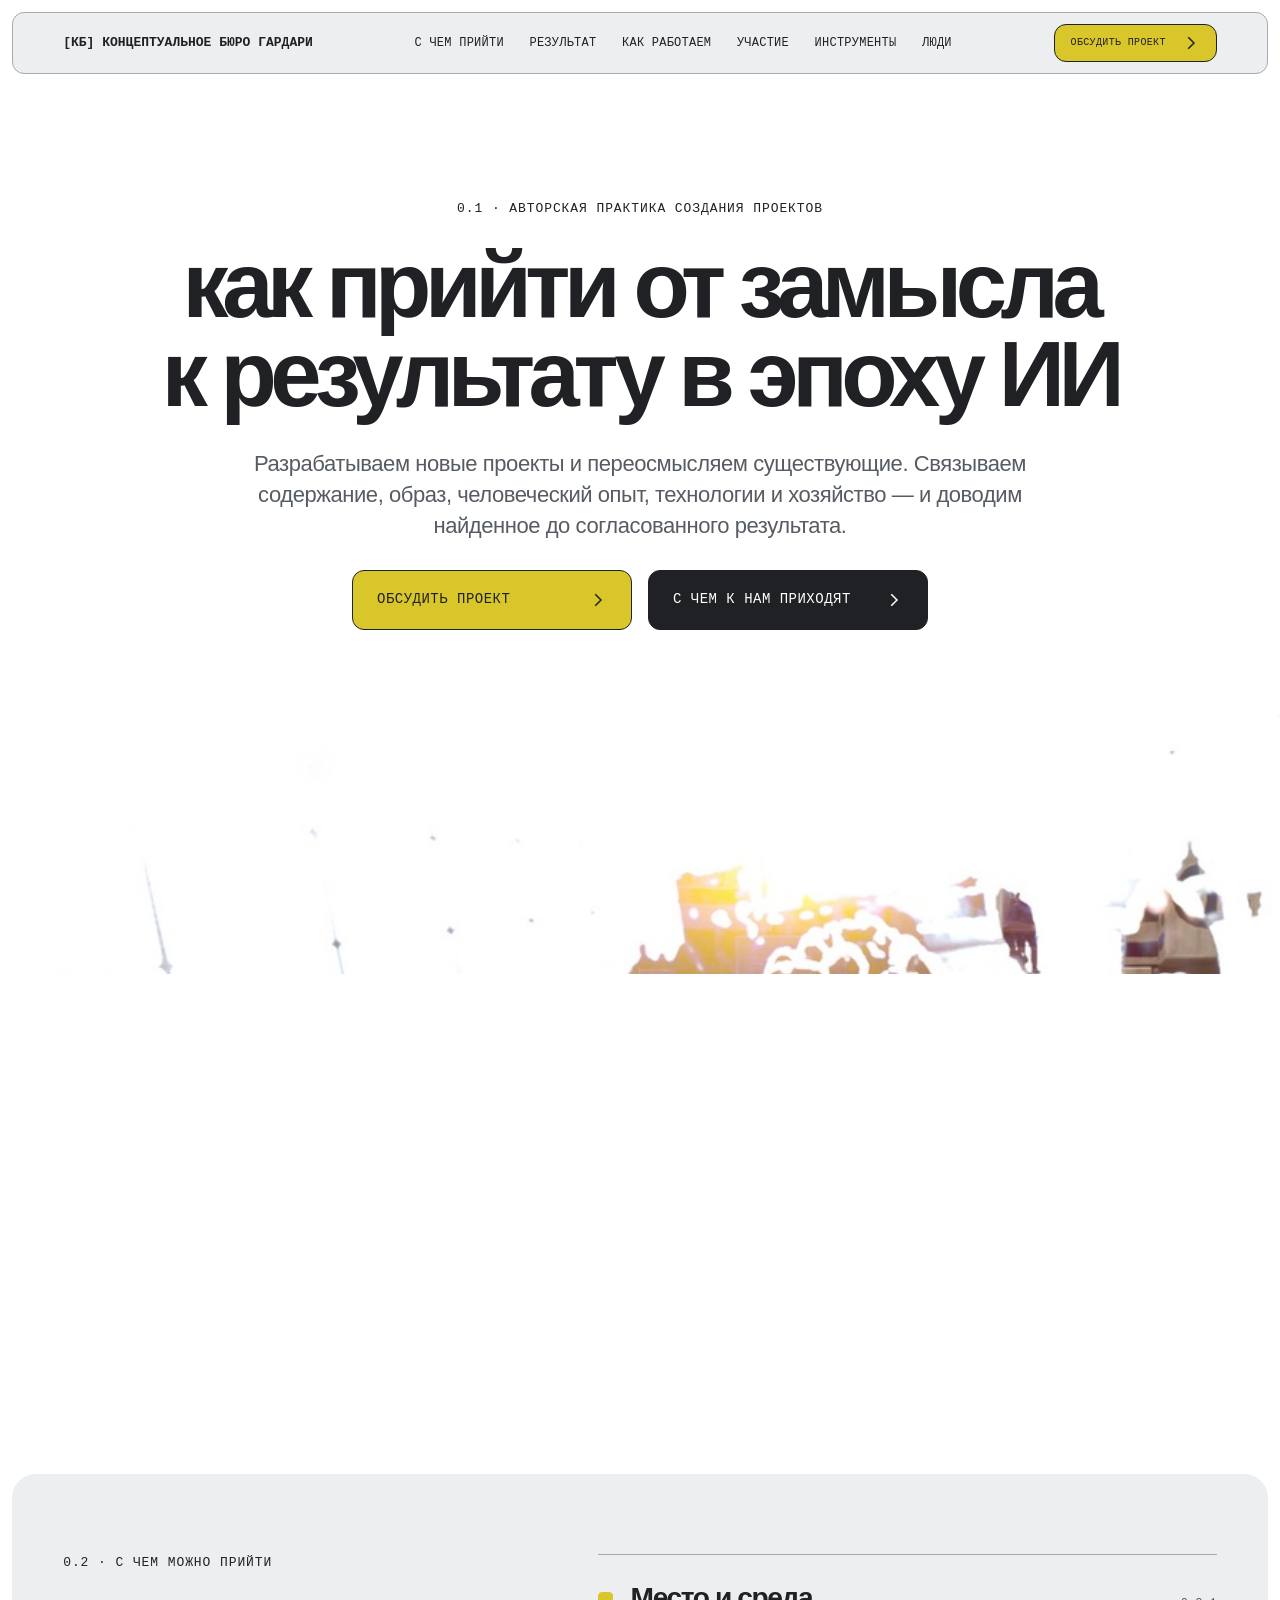
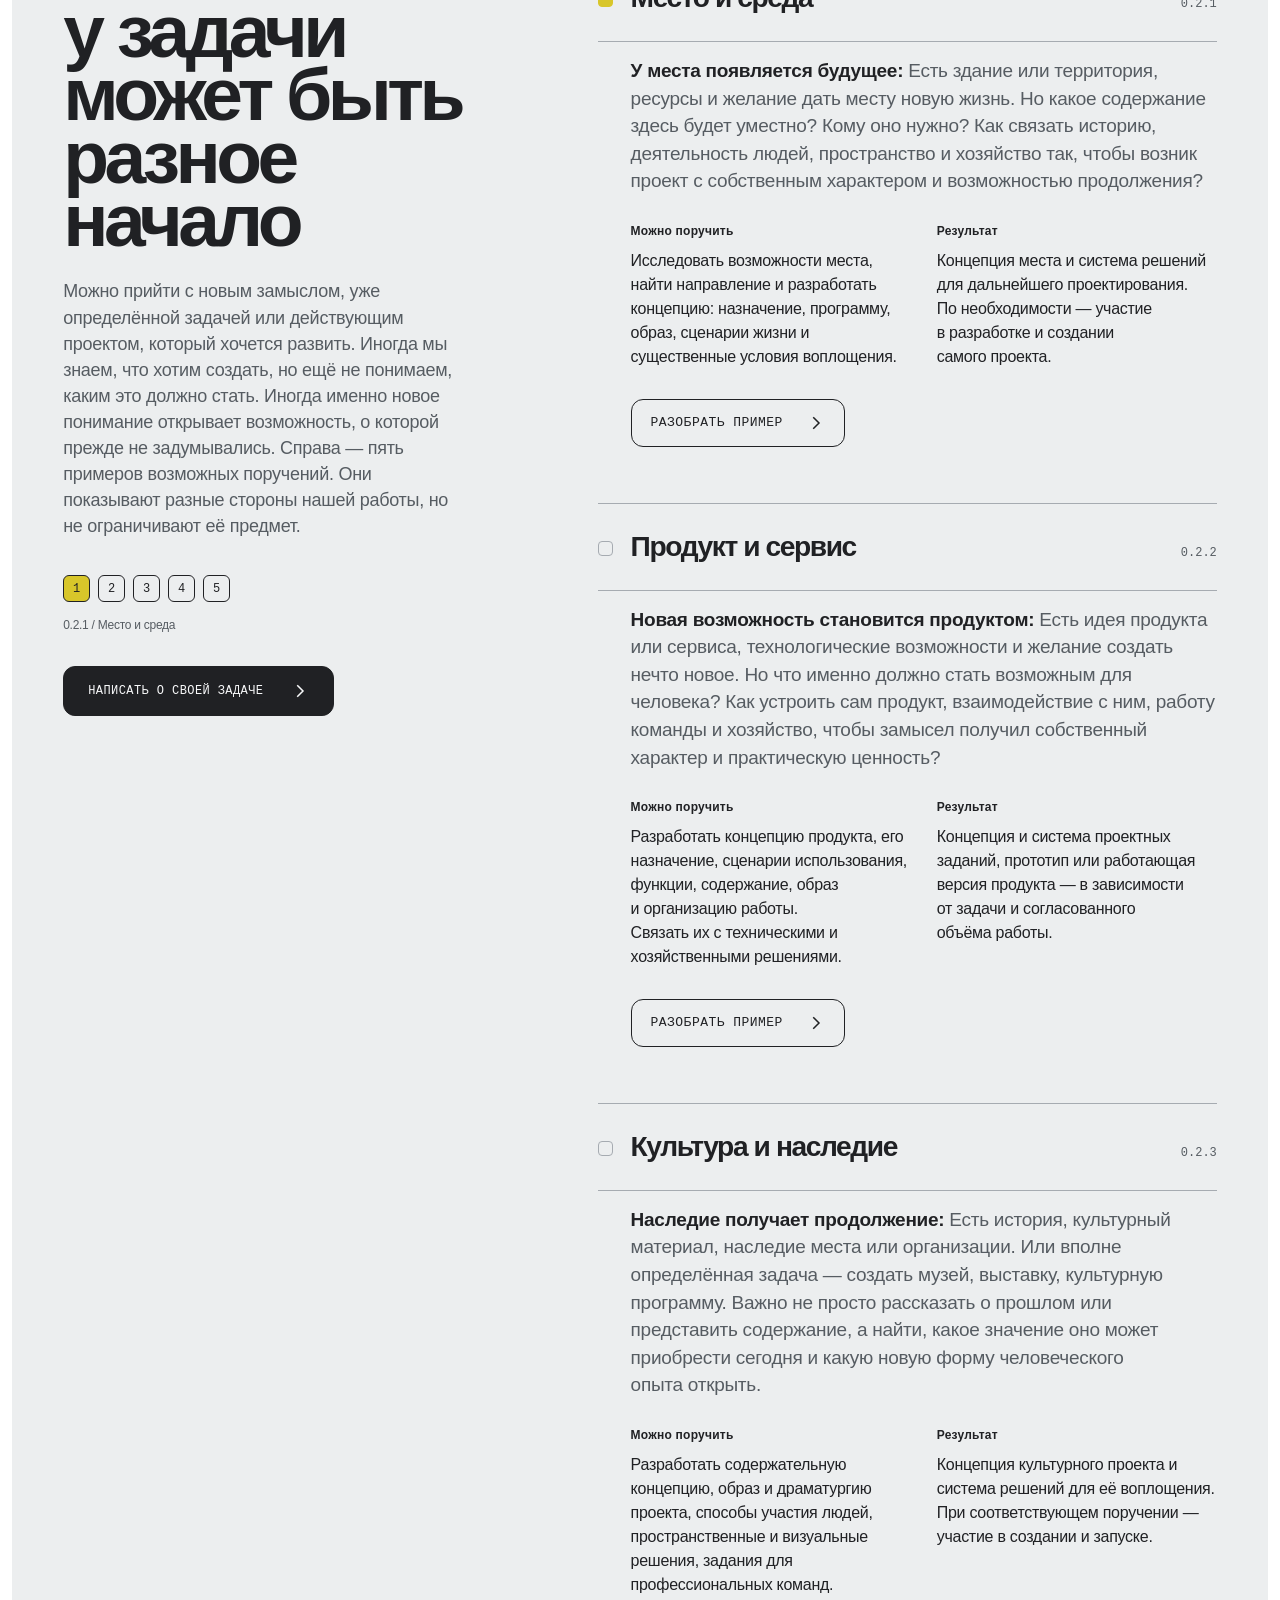
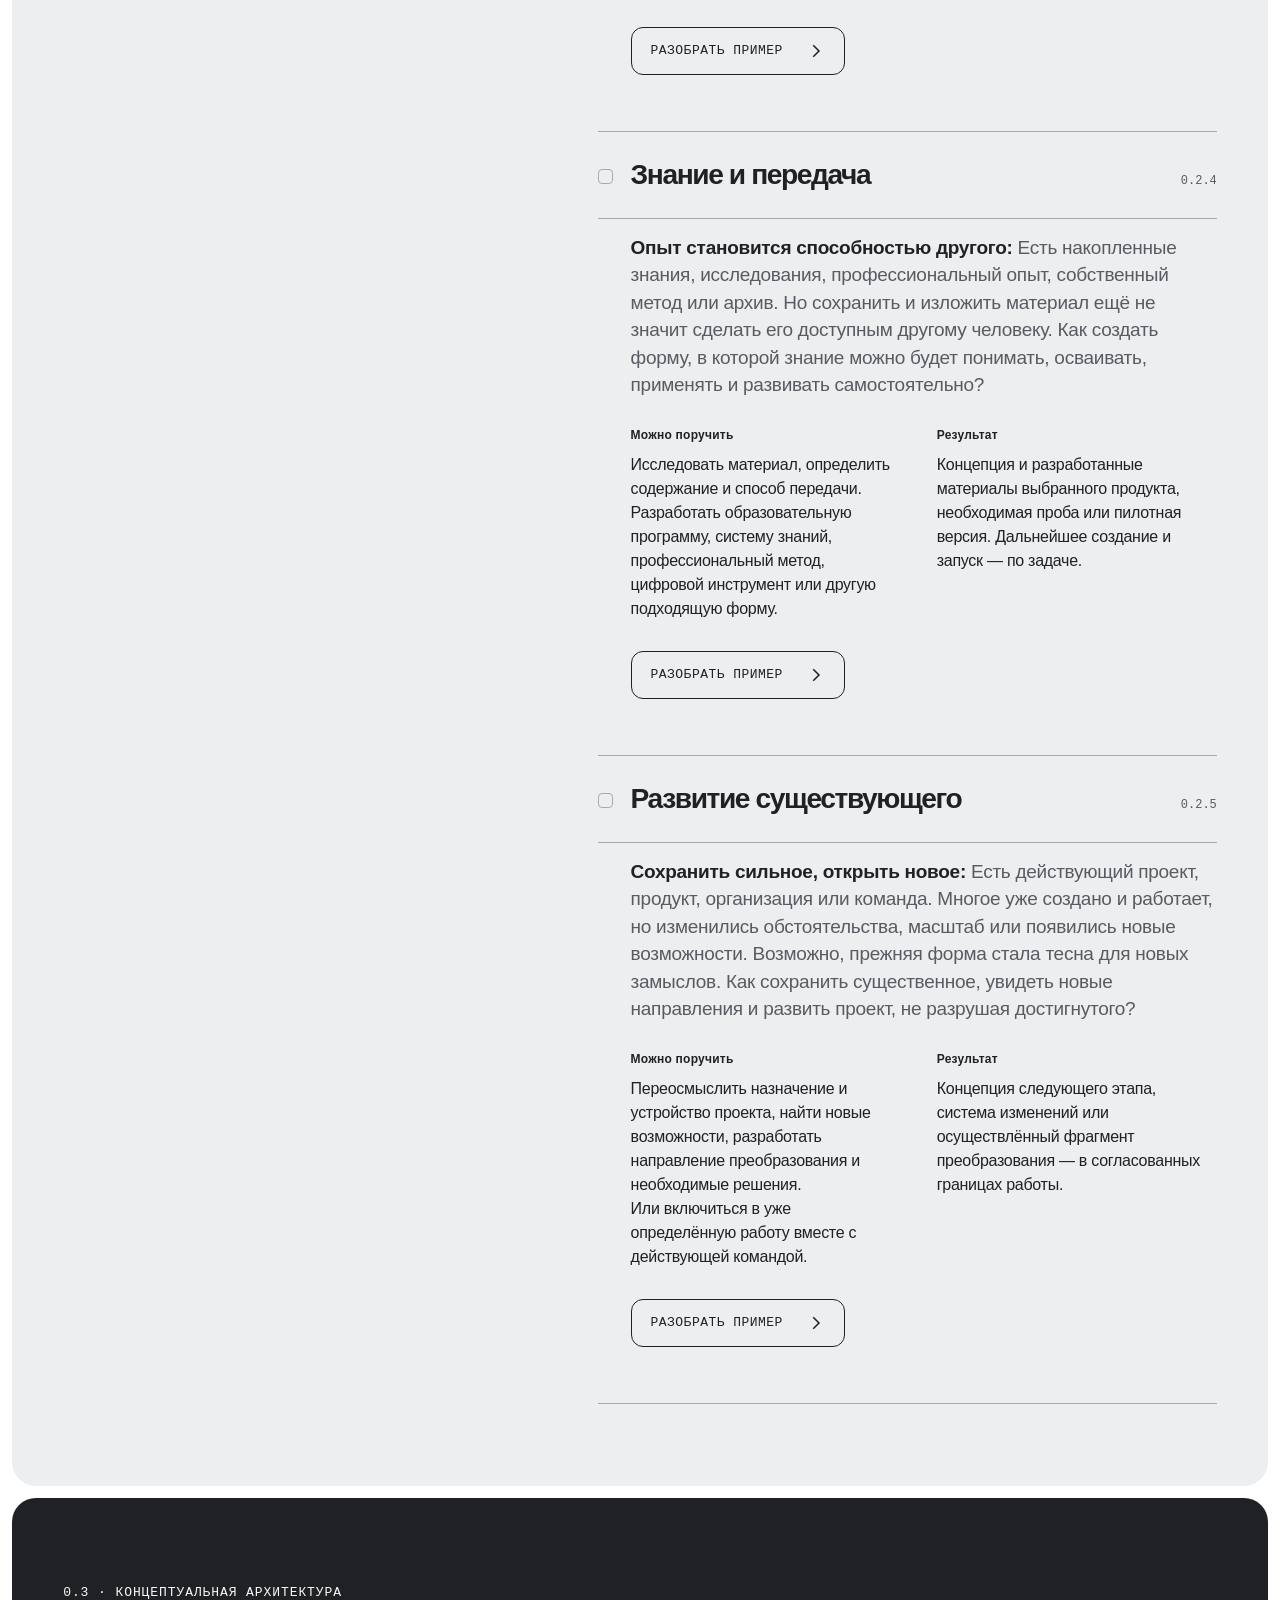
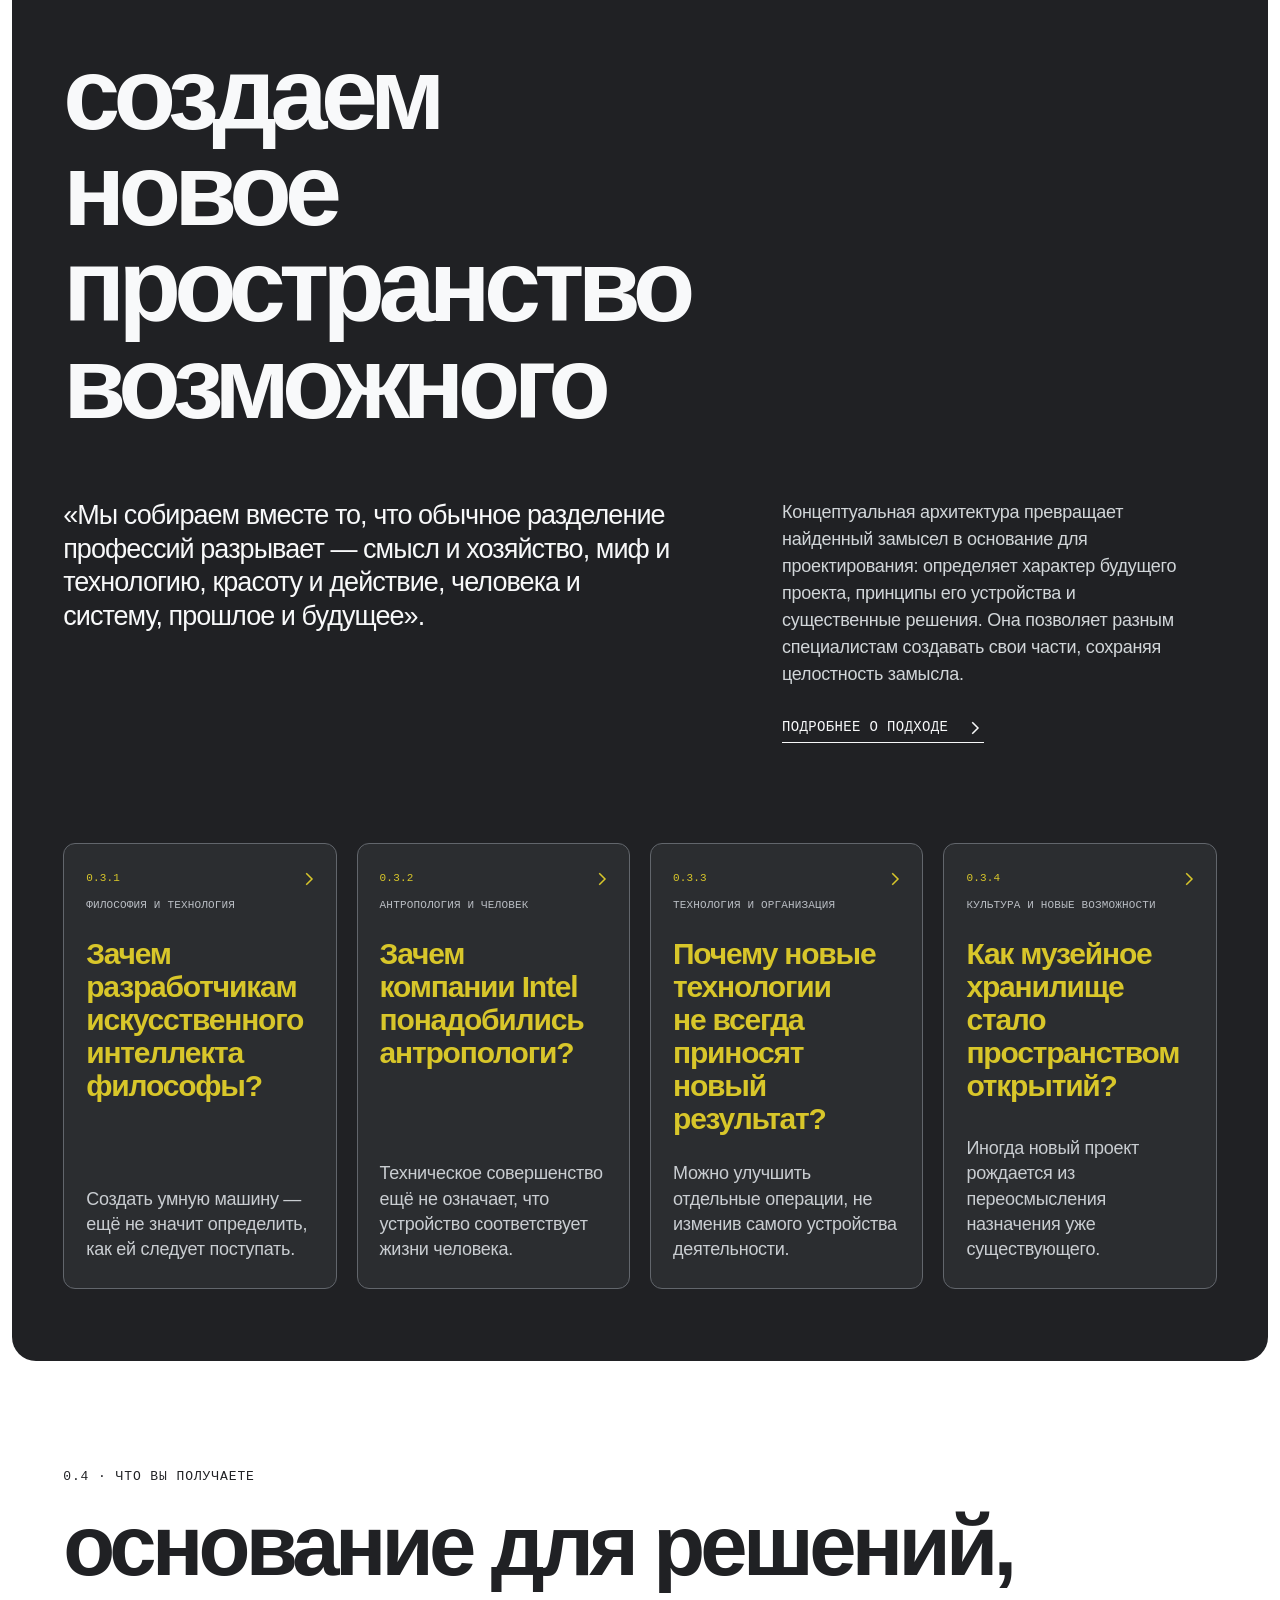
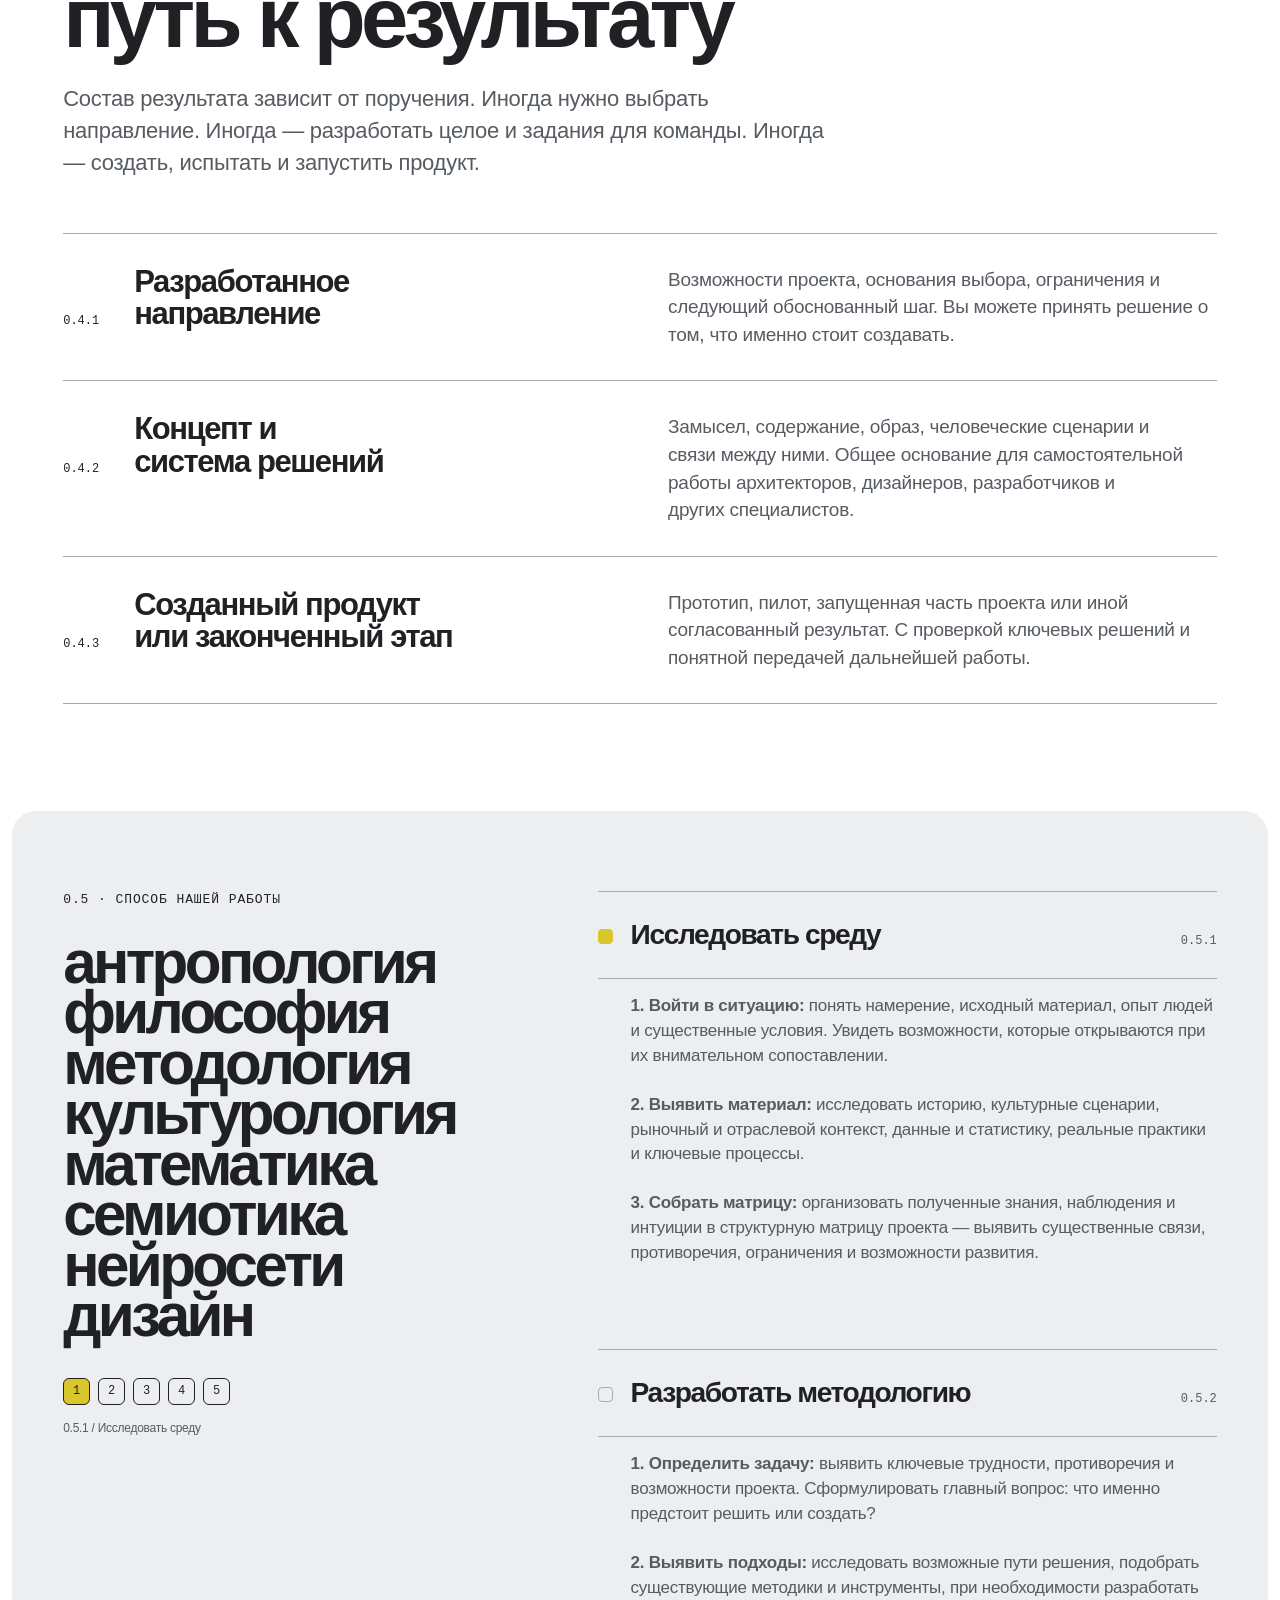
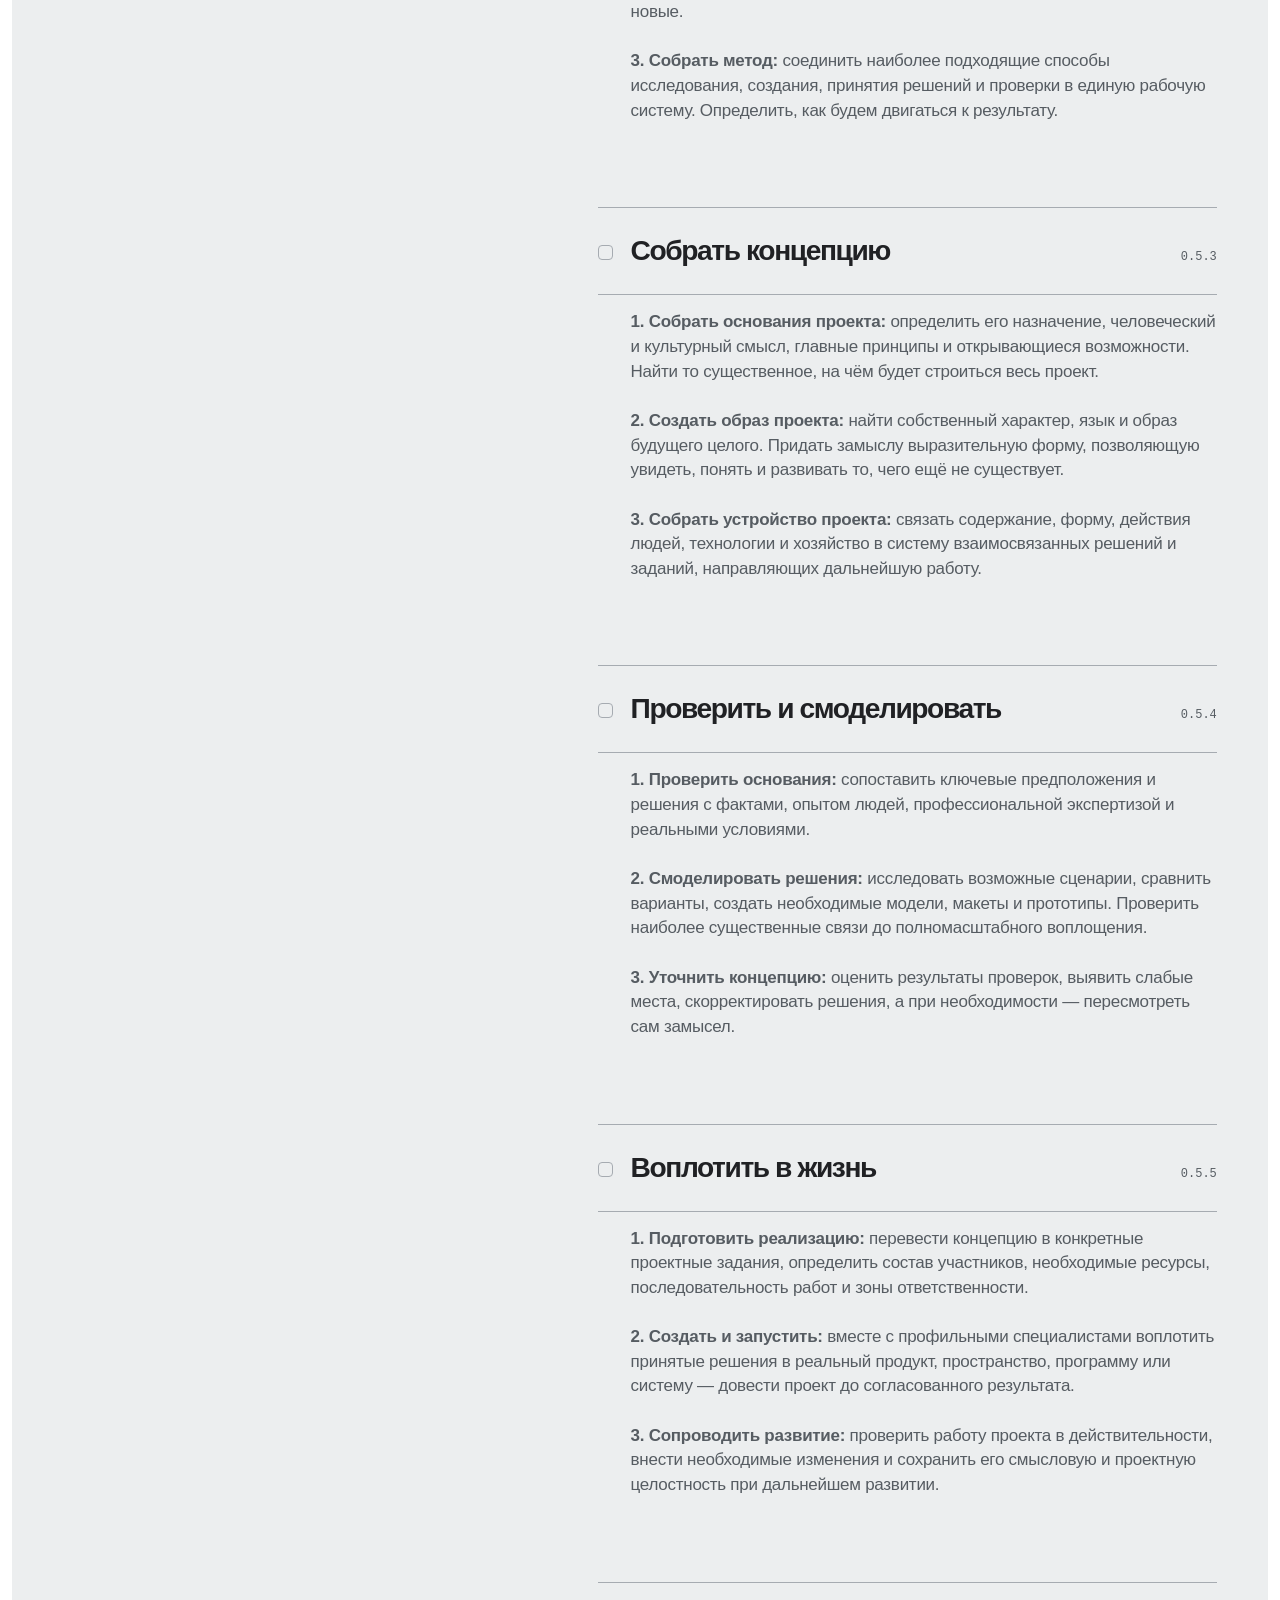
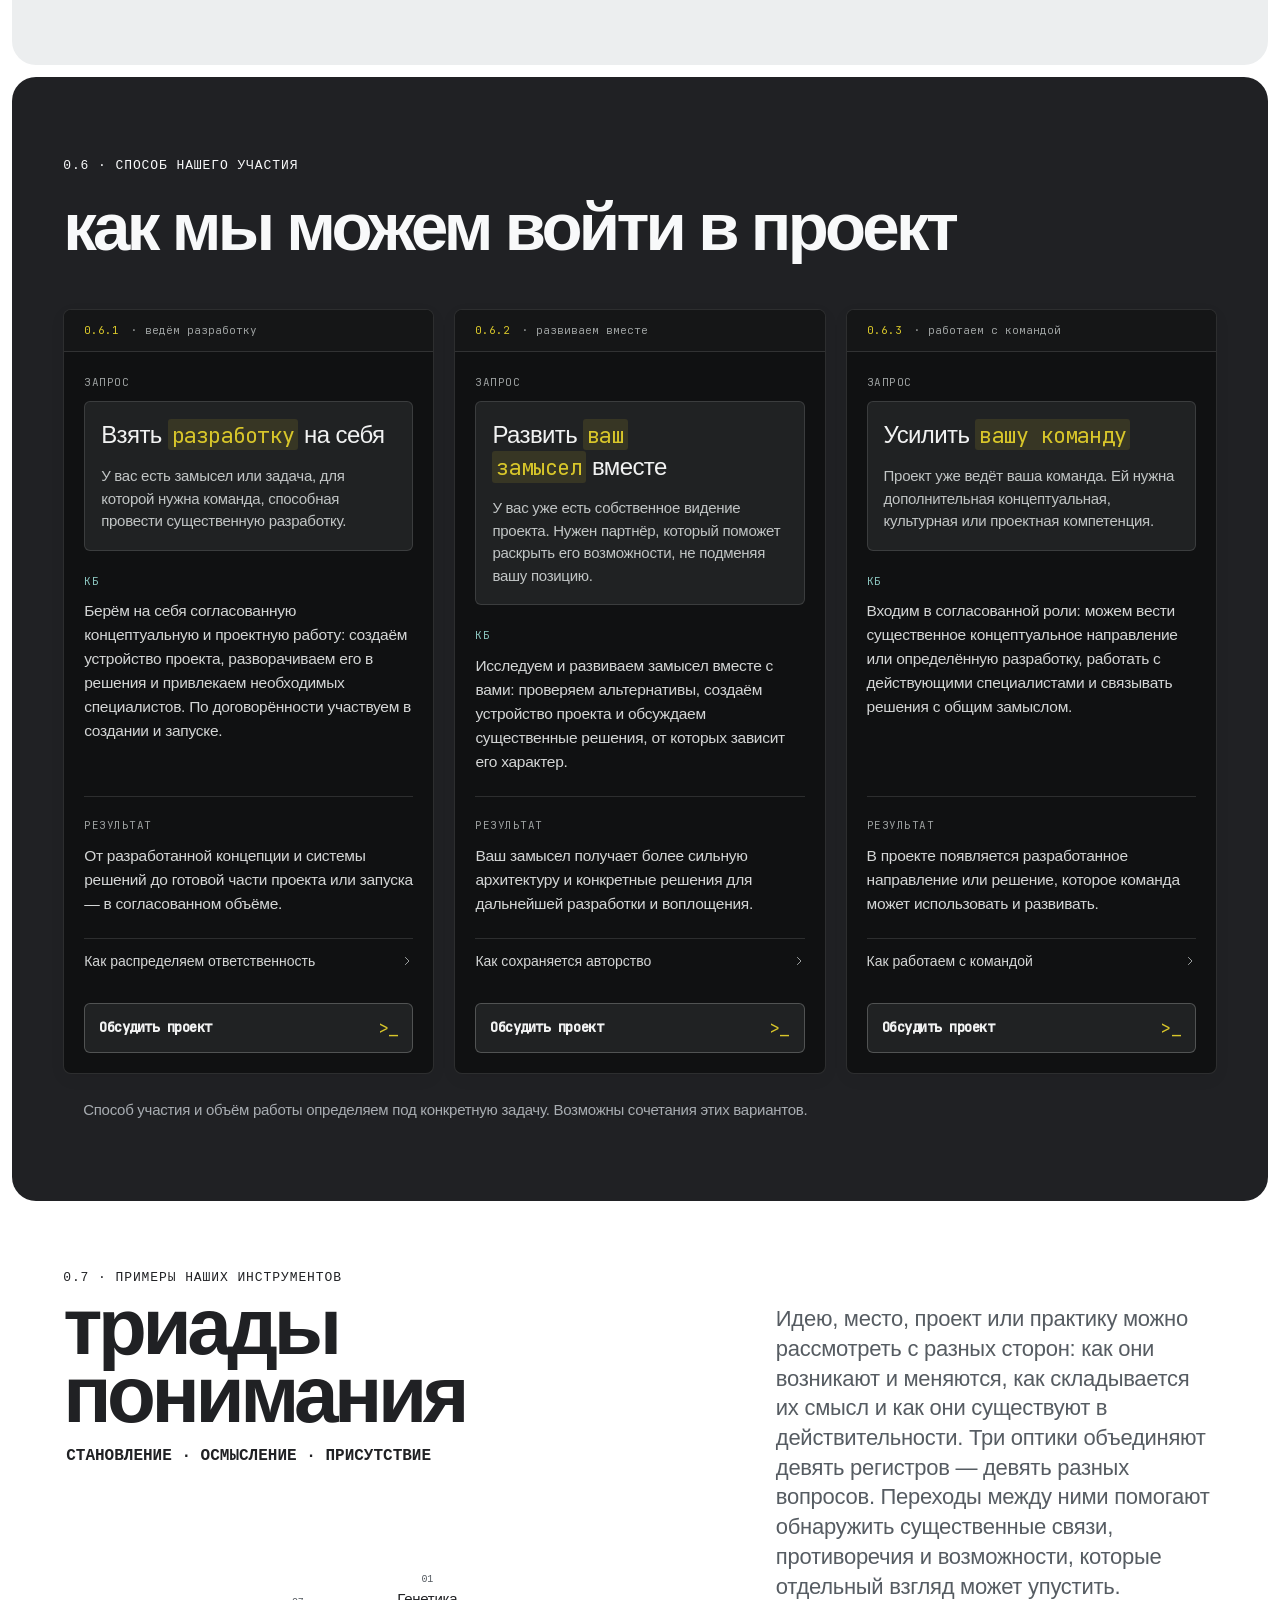
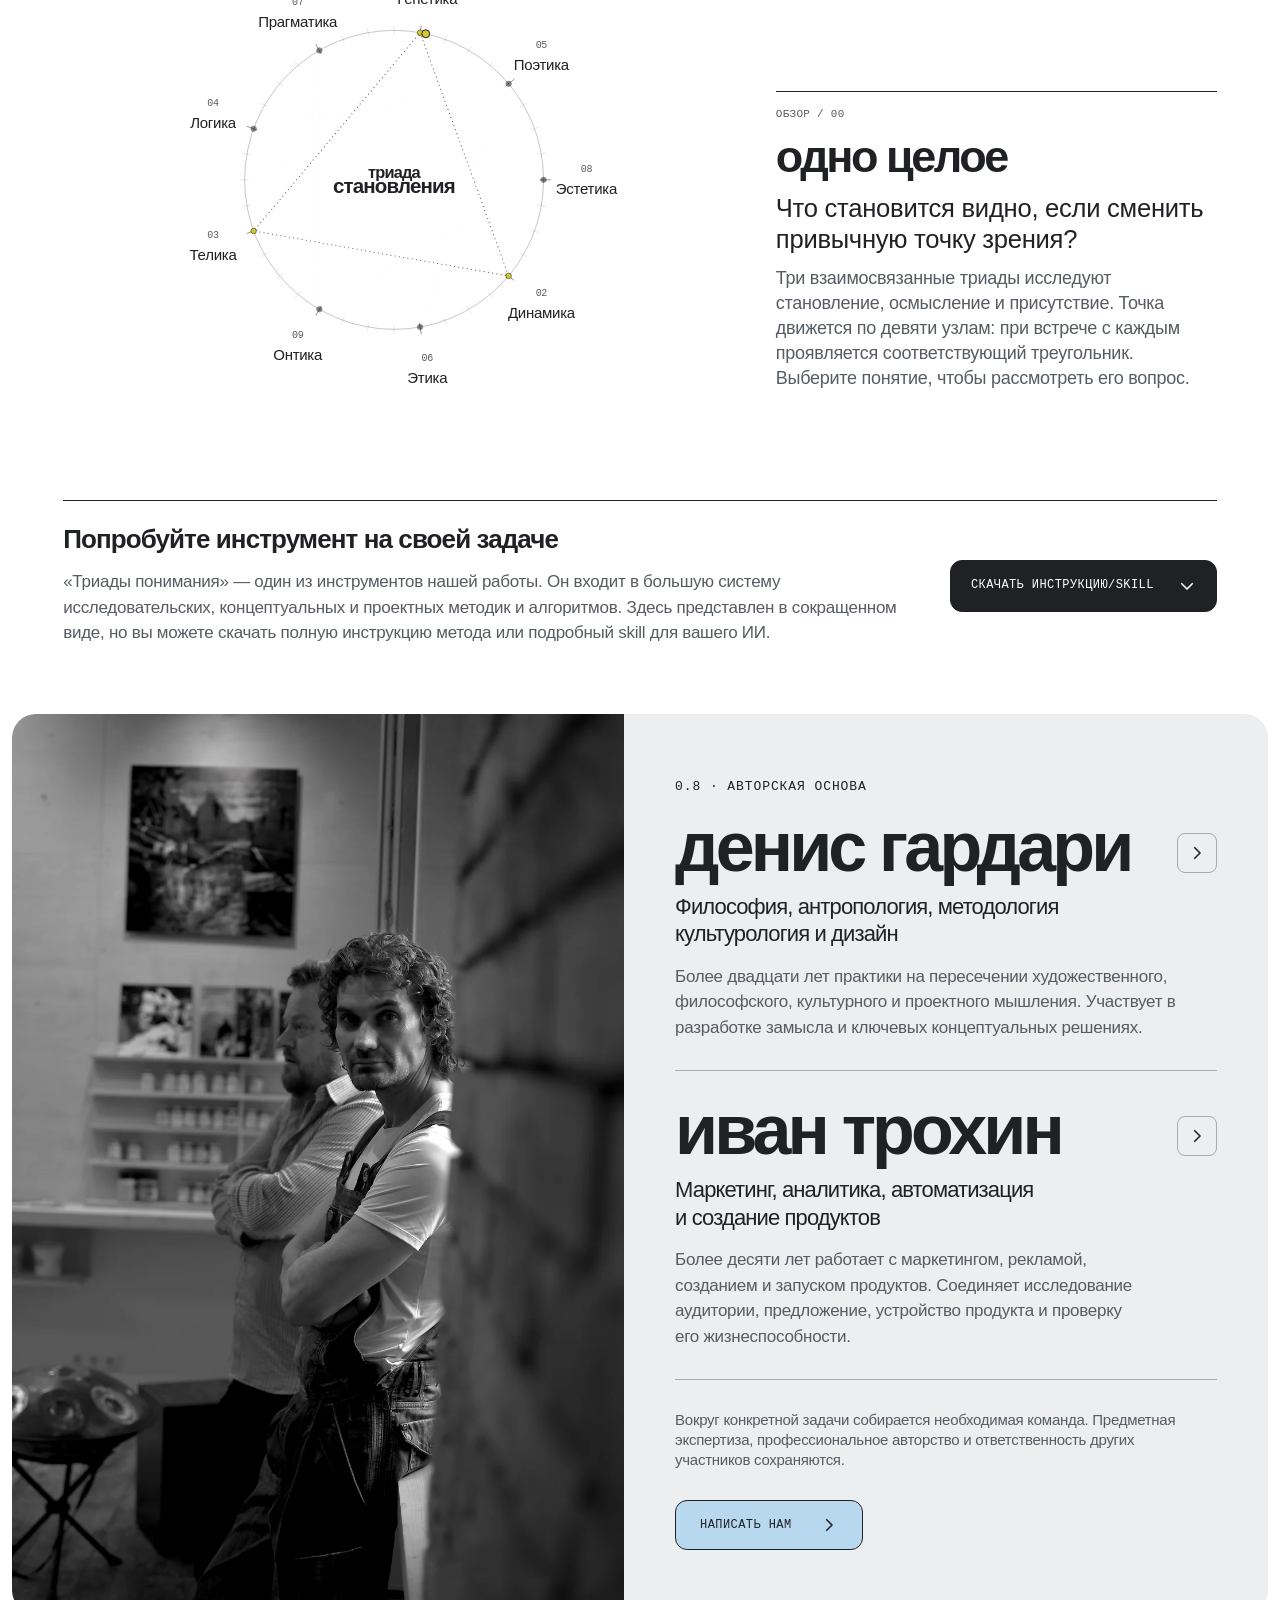
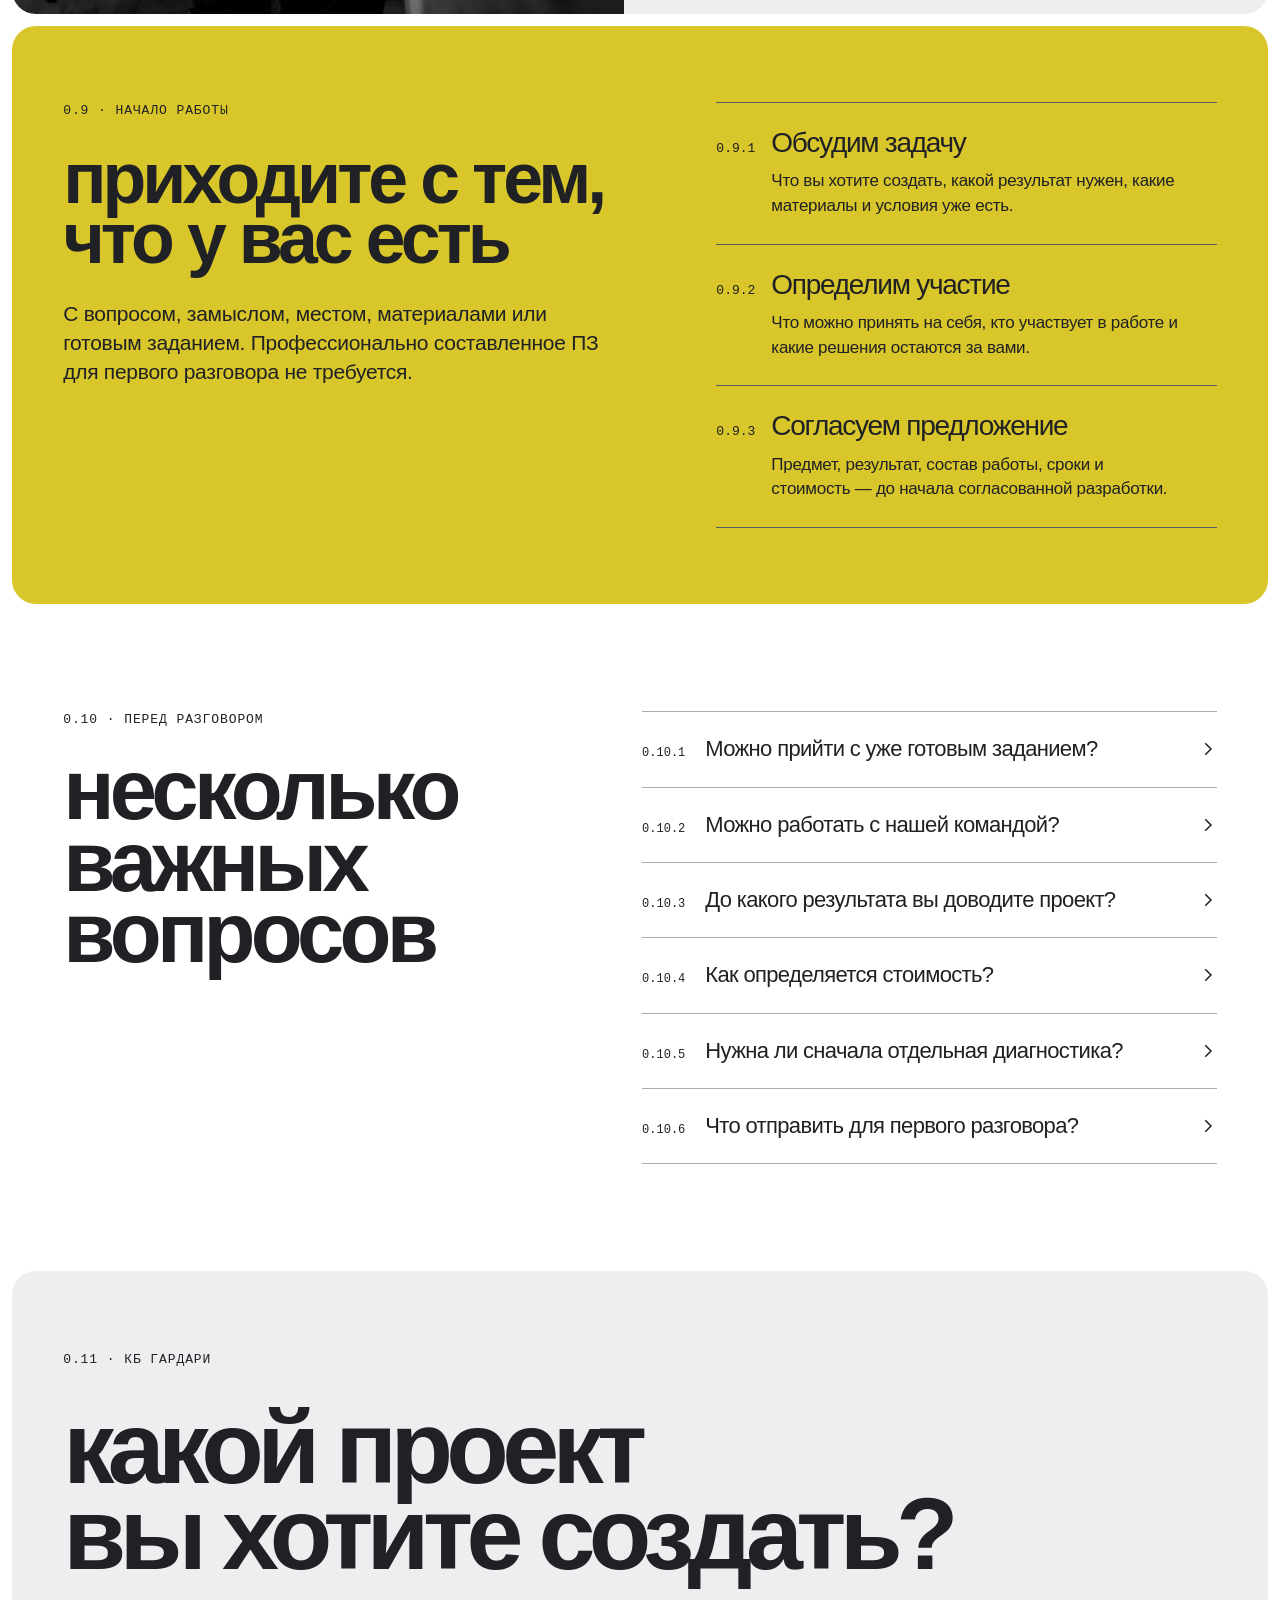
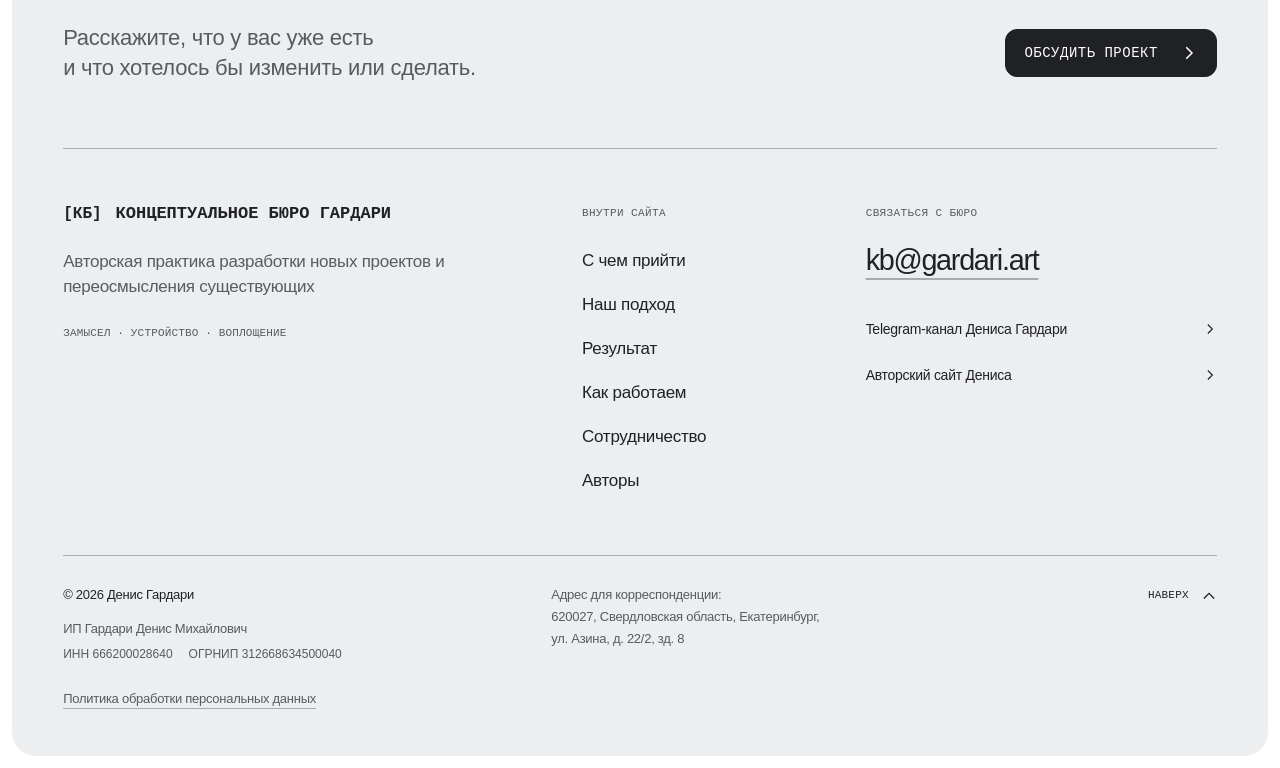
==== commit b32c0306: "export: опубликовать этап КБ Гардари 2.0.0 — рабочая база 08" ====
--- a/index.html
+++ b/index.html
@@ -8,18 +8,18 @@
   <meta name="description" content="Концептуальное бюро Гардари. Разработка новых проектов и переосмысление существующих — от замысла и концептуальной архитектуры до согласованного воплощения.">
   <title>КБ Гардари — от замысла к целому проекту</title>
   <link rel="icon" href="assets/favicon.svg" type="image/svg+xml">
-  <link rel="stylesheet" href="assets/theme.css?v=1.6.0-0a5c517d10">
-  <link rel="stylesheet" href="assets/site.css?v=1.6.0-0a5c517d10">
-  <link rel="stylesheet" href="assets/participation.css?v=1.6.0-0a5c517d10">
-  <link rel="stylesheet" href="assets/precedents.css?v=1.6.0-0a5c517d10">
-  <link rel="stylesheet" href="assets/hero.css?v=1.6.0-0a5c517d10">
-  <link rel="stylesheet" href="assets/task-request.css?v=1.6.0-0a5c517d10">
-  <link rel="stylesheet" href="assets/triads.css?v=1.6.0-0a5c517d10">
-  <script src="assets/triads.js?v=1.6.0-0a5c517d10" defer></script>
-  <script src="content.js?v=1.6.0-0a5c517d10" defer></script>
-  <script src="assets/app.js?v=1.6.0-0a5c517d10" defer></script>
-  <script src="assets/hero.js?v=1.6.0-0a5c517d10" defer></script>
-  <script src="assets/task-request.js?v=1.6.0-0a5c517d10" defer></script>
+  <link rel="stylesheet" href="assets/theme.css?v=2.0.0-1e184daded">
+  <link rel="stylesheet" href="assets/site.css?v=2.0.0-1e184daded">
+  <link rel="stylesheet" href="assets/participation.css?v=2.0.0-1e184daded">
+  <link rel="stylesheet" href="assets/precedents.css?v=2.0.0-1e184daded">
+  <link rel="stylesheet" href="assets/hero.css?v=2.0.0-1e184daded">
+  <link rel="stylesheet" href="assets/task-request.css?v=2.0.0-1e184daded">
+  <link rel="stylesheet" href="assets/triads.css?v=2.0.0-1e184daded">
+  <script src="assets/triads.js?v=2.0.0-1e184daded" defer></script>
+  <script src="content.js?v=2.0.0-1e184daded" defer></script>
+  <script src="assets/app.js?v=2.0.0-1e184daded" defer></script>
+  <script src="assets/hero.js?v=2.0.0-1e184daded" defer></script>
+  <script src="assets/task-request.js?v=2.0.0-1e184daded" defer></script>
 </head>
 <body class="kb-light">
   <a class="skip-link" href="#main">К содержанию</a>
@@ -178,7 +178,9 @@
 
     <section class="section-space triads-section" id="tools" data-address="0.7" aria-labelledby="triads-title">
       <p class="eyebrow section-label" data-window-number="0.7">0.7 · Примеры наших инструментов</p>
-      <div class="triads-heading"><div class="triads-title-group"><h2 id="triads-title">триады понимания<br></h2><p class="triads-order" id="triads-order">СТАНОВЛЕНИЕ · ОСМЫСЛЕНИЕ · ПРИСУТСТВИЕ</p></div><p class="kb-body">Один и тот же объект (задачу, проблему, проект) можно увидеть по-разному. Девять оптик (организованные в три триады) помогают обнаружить отношения, которые не видны из одной профессиональной позиции.</p></div>
+      <div class="triads-heading"><div class="triads-title-group"><h2 id="triads-title">триады понимания<br></h2><p class="triads-order" id="triads-order">СТАНОВЛЕНИЕ · ОСМЫСЛЕНИЕ · ПРИСУТСТВИЕ</p></div><p class="kb-body">Идею, место, проект или практику можно рассмотреть с разных сторон: как они возникают и меняются, как складывается их смысл и как они существуют в действительности.
+
+Три оптики объединяют девять регистров — девять разных вопросов. Переходы между ними помогают обнаружить существенные связи, противоречия и возможности, которые отдельный взгляд может упустить.</p></div>
       <div class="triads-stage">
         <div class="triads-wheel-column">
           <div class="triads-wheel" id="triads-wheel">
@@ -194,7 +196,7 @@
           <div class="triads-related" hidden><div class="triads-related-list"><article class="triads-related-item"><h4><a href="#triads-detail" data-triads-peer="" aria-controls="triads-detail"></a></h4><p></p></article><article class="triads-related-item"><h4><a href="#triads-detail" data-triads-peer="" aria-controls="triads-detail"></a></h4><p></p></article></div></div>
         </div>
       </div>
-      <noscript><div class="triads-no-script"><details><summary>Генетика — Из чего это возникает?</summary><p>Рассматриваем происхождение, историю, наследие и обстоятельства возникновения замысла.</p></details><details><summary>Динамика — Что поддерживает и изменяет проект?</summary><p>Ищем силы, напряжения и процессы, способные менять его устройство и будущее.</p></details><details><summary>Телика — Ради чего он существует?</summary><p>Устанавливаем назначение и критерии осуществления, если они действительно определимы.</p></details><details><summary>Логика — На чём держится замысел?</summary><p>Ищем основания, различения и следствия, из которых возникают проектные решения.</p></details><details><summary>Поэтика — Как рождается выразительное целое?</summary><p>Исследуем образ, композицию, язык и способ создания собственной формы.</p></details><details><summary>Этика — Чем нельзя поступиться?</summary><p>Рассматриваем допустимое, достоинство людей, ответственность и последствия решений.</p></details><details><summary>Прагматика — Что здесь смогут делать люди?</summary><p>Проверяем деятельность, реальные сценарии и условия, при которых решение будет работать.</p></details><details><summary>Эстетика — Как это будет восприниматься?</summary><p>Учитываем материал, ритм, атмосферу, телесный и эмоциональный опыт.</p></details><details><summary>Онтика — Что делает проект именно этим?</summary><p>Выделяем свойства и отношения, без которых целое перестанет быть собой.</p></details></div></noscript>
+      <noscript><div class="triads-no-script"><details><summary>Генетика — Как возникло именно это?</summary><p>Исследуем условия, события и отношения, из которых сложился предмет, отличая его действительное происхождение от рассказа о нём.</p></details><details><summary>Динамика — Что удерживает и преобразует это?</summary><p>Рассматриваем процессы и взаимодействия, благодаря которым целое сохраняется, изменяется или утрачивает свою организацию.</p></details><details><summary>Телика — Есть ли здесь цель — и что считать осуществлением?</summary><p>Различаем цели и меры исполнения: ради чего нечто совершается и что позволяет признать его состоявшимся.</p></details><details><summary>Логика — Что мы утверждаем и на каком основании?</summary><p>Проверяем различения, доводы и следствия: что действительно обосновано, а где вывод выходит за пределы имеющихся оснований.</p></details><details><summary>Поэтика — Как мы видим и создаём осмысленное целое?</summary><p>Выявляем или создаём образы, композиции и связи, позволяющие схватить разнородное как целое и придать ему определённую форму.</p></details><details><summary>Этика — Что здесь допустимо и кто за что отвечает?</summary><p>Выясняем, что следует поддержать, какие способы обращения оправданны и как распределяется ответственность за последствия.</p></details><details><summary>Прагматика — Кто что может здесь делать?</summary><p>Исследуем возможности и способы участия, реальные условия, ограничения и последствия действий.</p></details><details><summary>Эстетика — Как переживается встреча с этим?</summary><p>Рассматриваем качество чувственного опыта: материал, ритм, дистанцию, атмосферу и переживаемое время.</p></details><details><summary>Онтика — Что это такое — и благодаря чему существует?</summary><p>Различаем статус, состав и существенные отношения предмета: что уже существует, что только задумано и что позволяет ему оставаться собой при изменениях.</p></details></div></noscript>
       <div class="triads-download-row"><div><h3>Попробуйте инструмент на своей задаче</h3><p class="kb-body">«Триады понимания» — один из инструментов нашей работы. Он входит в большую систему исследовательских, концептуальных и проектных методик и алгоритмов. Здесь представлен в сокращенном виде, но вы можете скачать полную инструкцию метода или подробный skill для вашего ИИ.</p></div><div class="triads-download-action"><a class="button dark triads-download" href="downloads/tri-triady-ponimaniya-SKILL.md" download="tri-triady-ponimaniya-SKILL.md">скачать инструкцию/skill <svg class="chevron" viewBox="0 0 24 24" width="18" height="18" aria-hidden="true" focusable="false"><path d="m9 5 7 7-7 7" fill="none" stroke="currentColor" stroke-width="2" stroke-linecap="square" stroke-linejoin="miter"/></svg></a></div></div>
     </section>
 
--- a/assets/triads.css
+++ b/assets/triads.css
@@ -21,7 +21,7 @@
 .triads-node-dot.is-active{fill:var(--accent);opacity:1}
 .triads-orbiter{fill:var(--accent);stroke:var(--kb-section-ink);stroke-width:1.5}
 .triads-center{position:absolute;inset:50% auto auto 50%;transform:translate(-50%,-50%);width:40%;padding:10px 0;text-align:center;background:transparent;pointer-events:none}
-.triads-center-name{display:block;font-size:clamp(19px,2vw,29px);font-weight:700;line-height:.7333333333;letter-spacing:-.04em}
+.triads-center-name{display:block;font-size:clamp(15.2px,1.6vw,23.2px);font-weight:700;line-height:.7333333333;letter-spacing:-.04em}
 .triads-center-prefix,.triads-center-value{display:block}
 .triads-center-prefix{font-size:.8em}
 .triads-small{font-family:var(--label-font);font-size:11px;line-height:1.5;letter-spacing:.025em;color:var(--kb-section-body);text-transform:uppercase}
@@ -112,7 +112,7 @@
  .triads-wheel>svg{width:130%;height:130%;inset:-15%}
  .triads-node{display:none}
  .triads-center{width:50%;padding:6px 0}
- .triads-center-name{font-size:clamp(18px,5vw,24px)}
+ .triads-center-name{font-size:clamp(14.4px,4vw,19.2px)}
  .triads-mobile-groups{display:grid;gap:18px;margin-top:18px}
  .triads-mobile-list{display:grid;grid-template-columns:repeat(3,minmax(0,1fr));gap:8px;margin-top:8px}
  .triads-mobile-list button{min-height:48px;padding:10px 3px;background:transparent;border:1px solid var(--kb-section-rule);border-radius:8px;color:var(--kb-section-ink);font:13px/1.2 Arial,Helvetica,sans-serif;cursor:pointer;touch-action:manipulation}
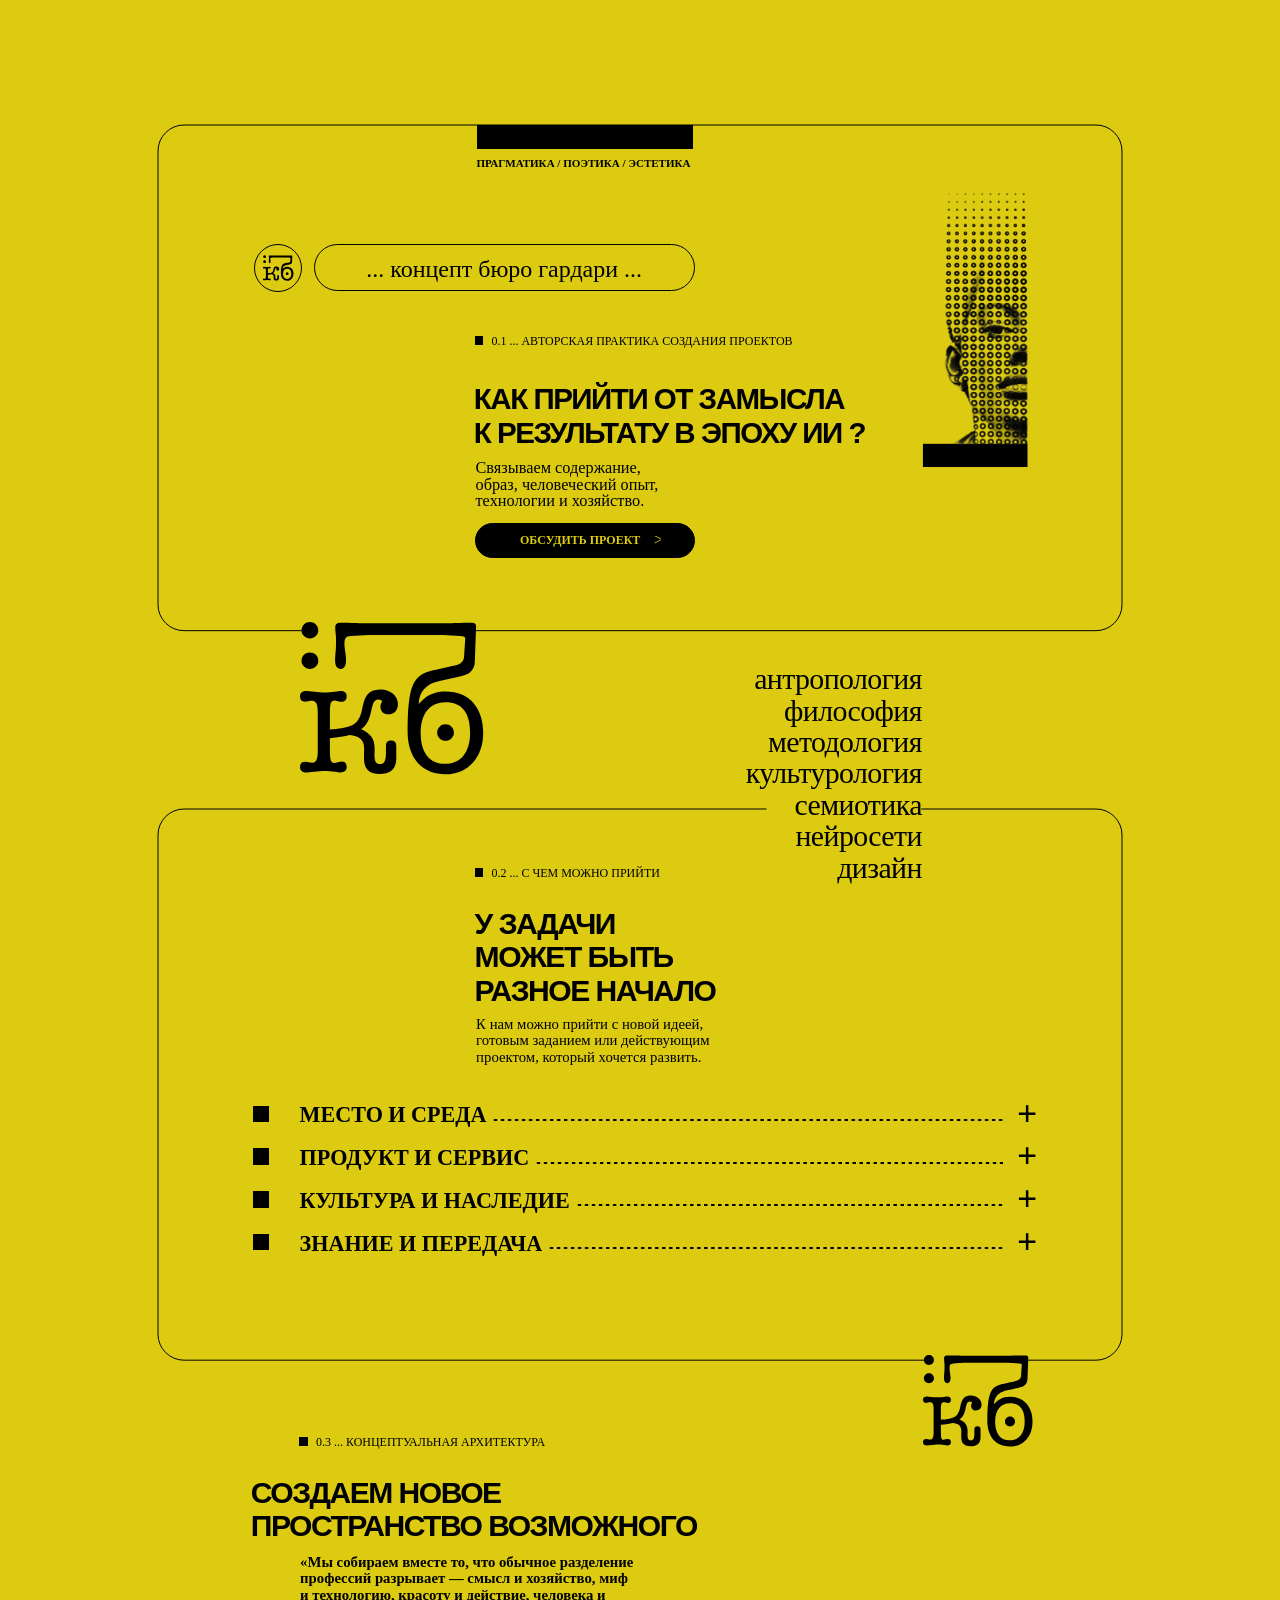
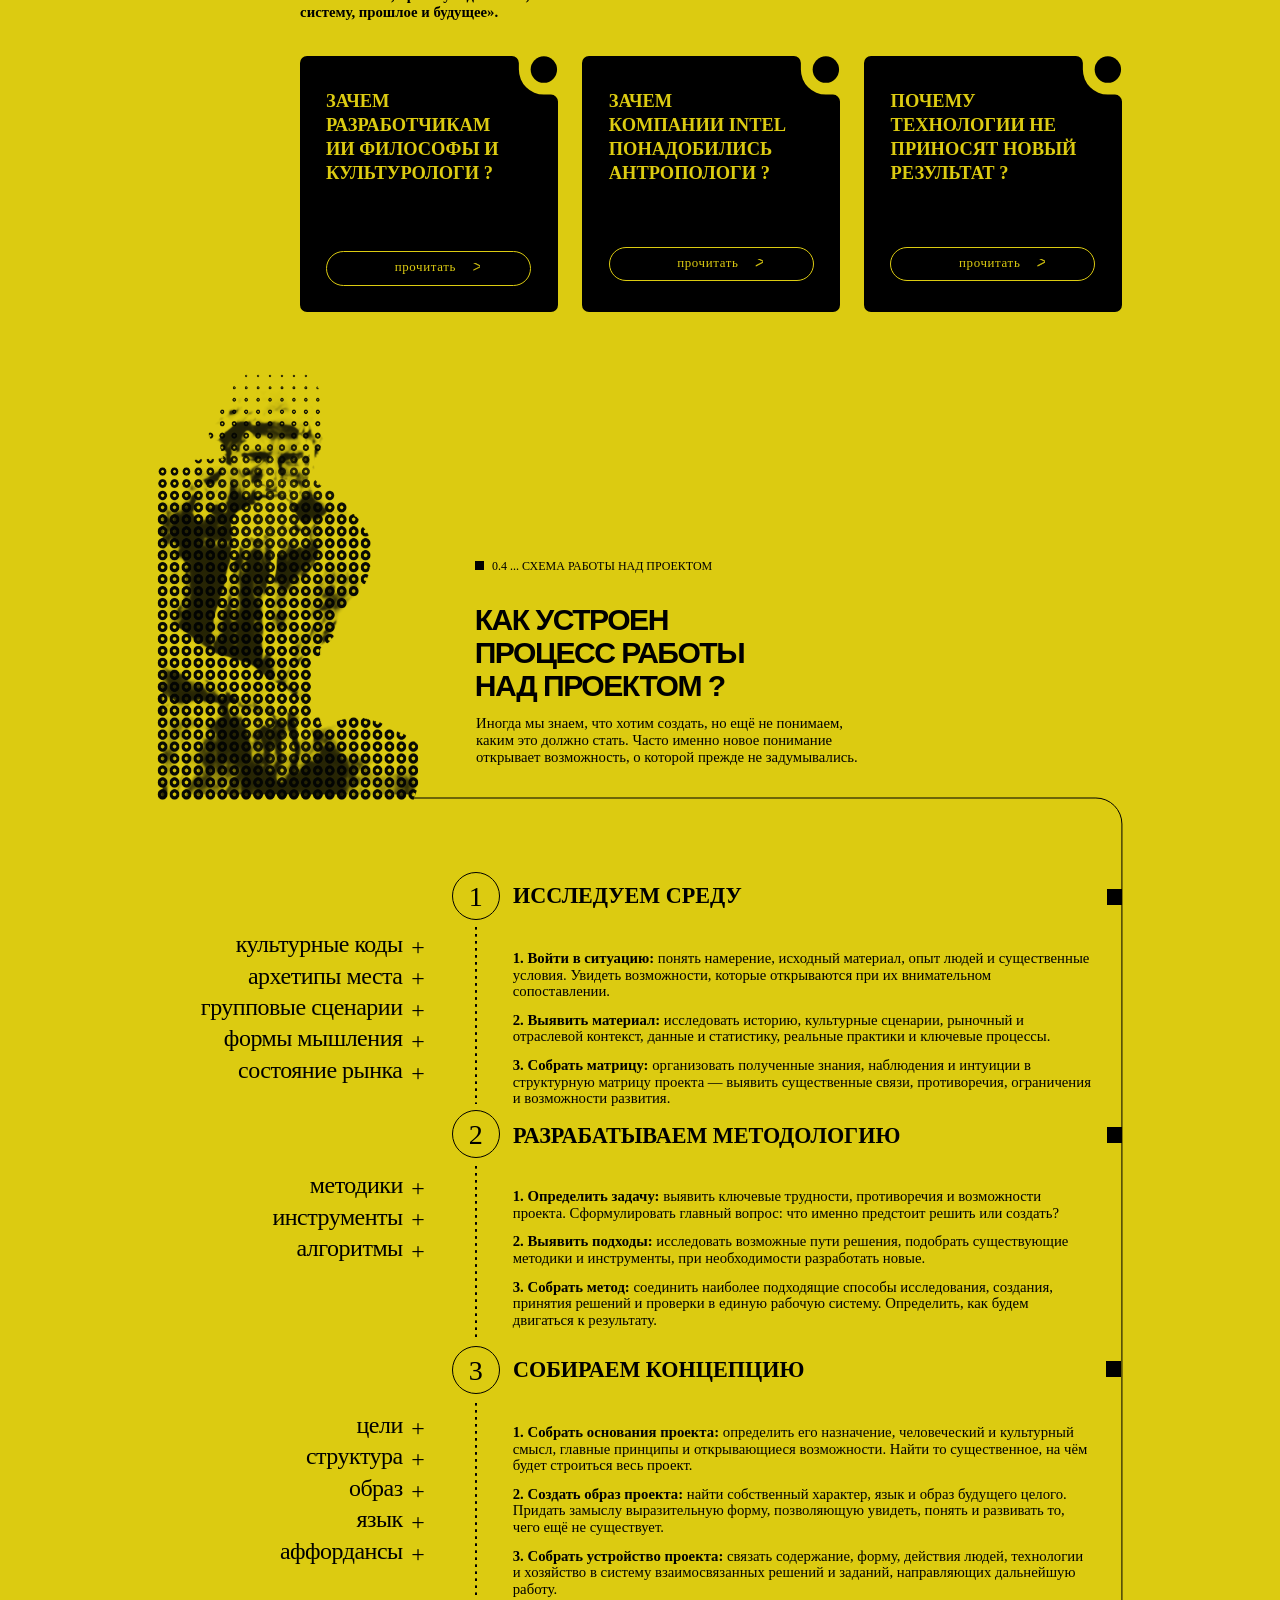
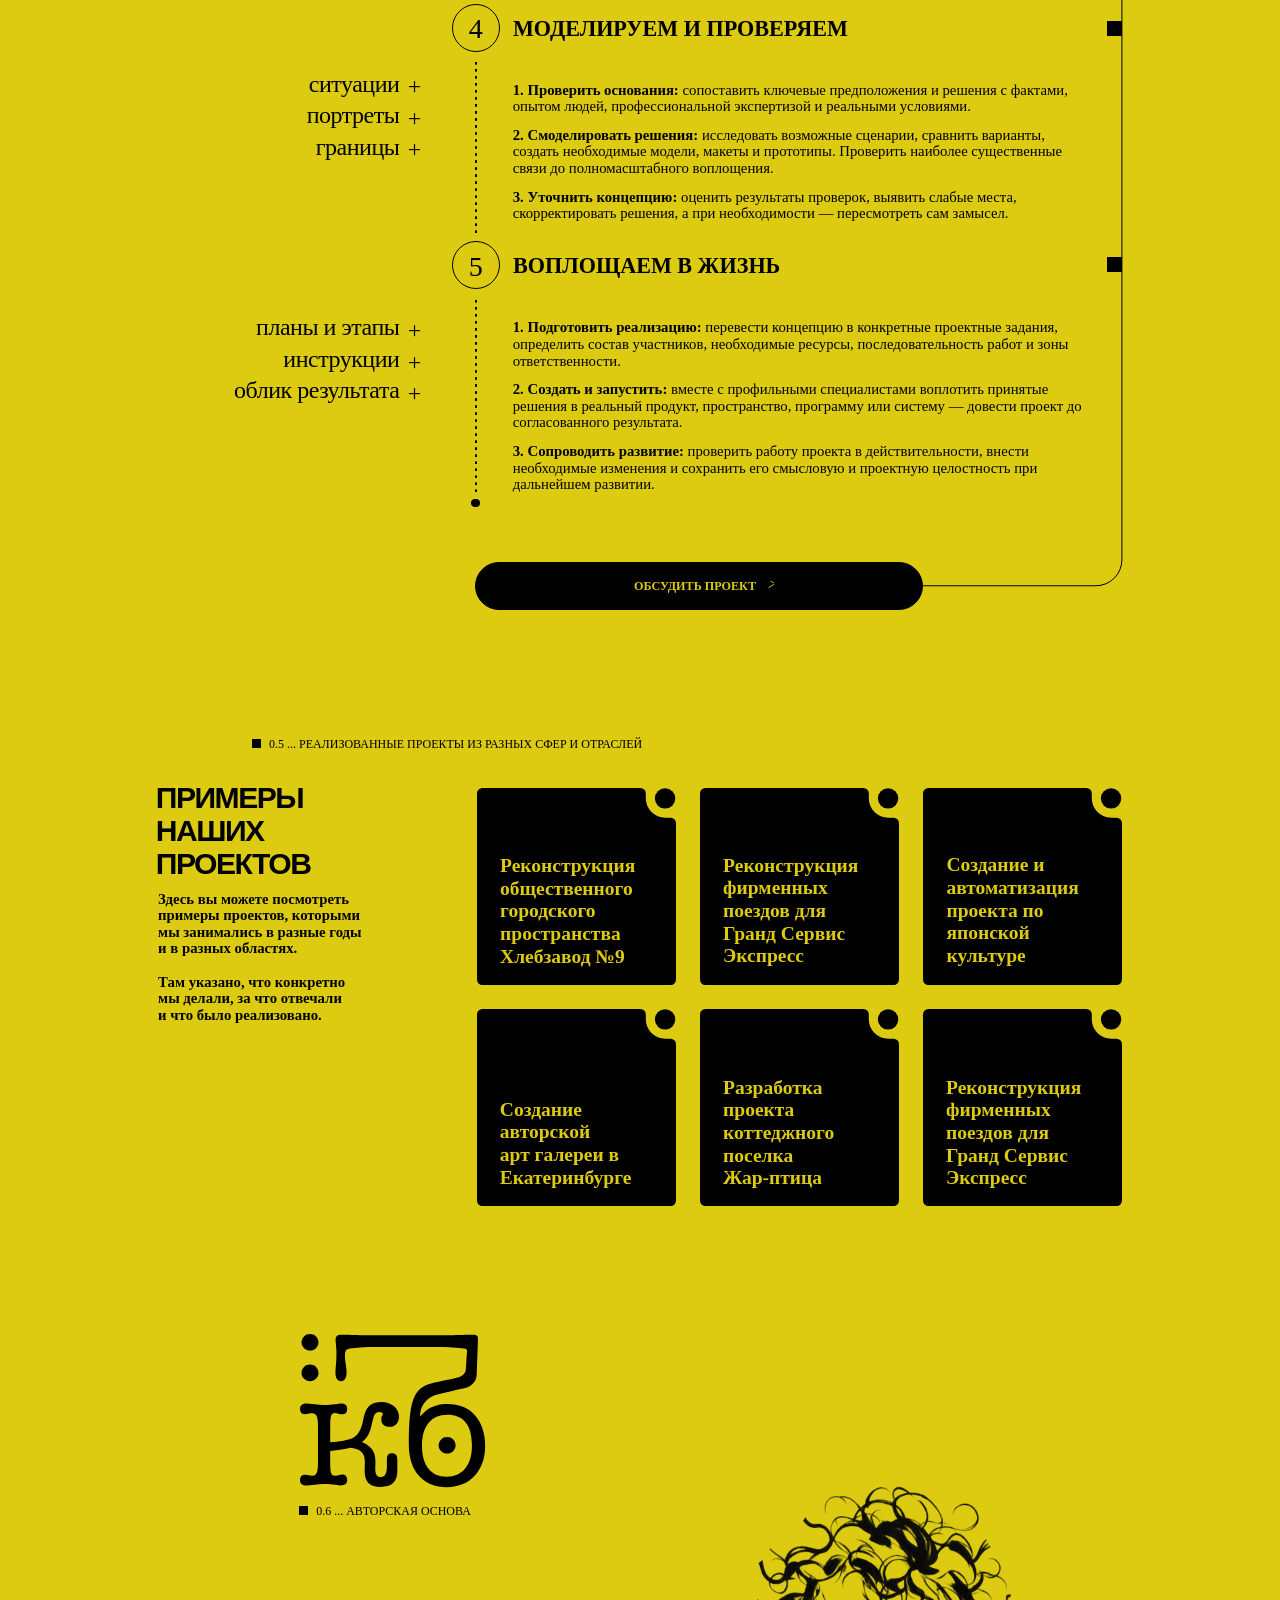
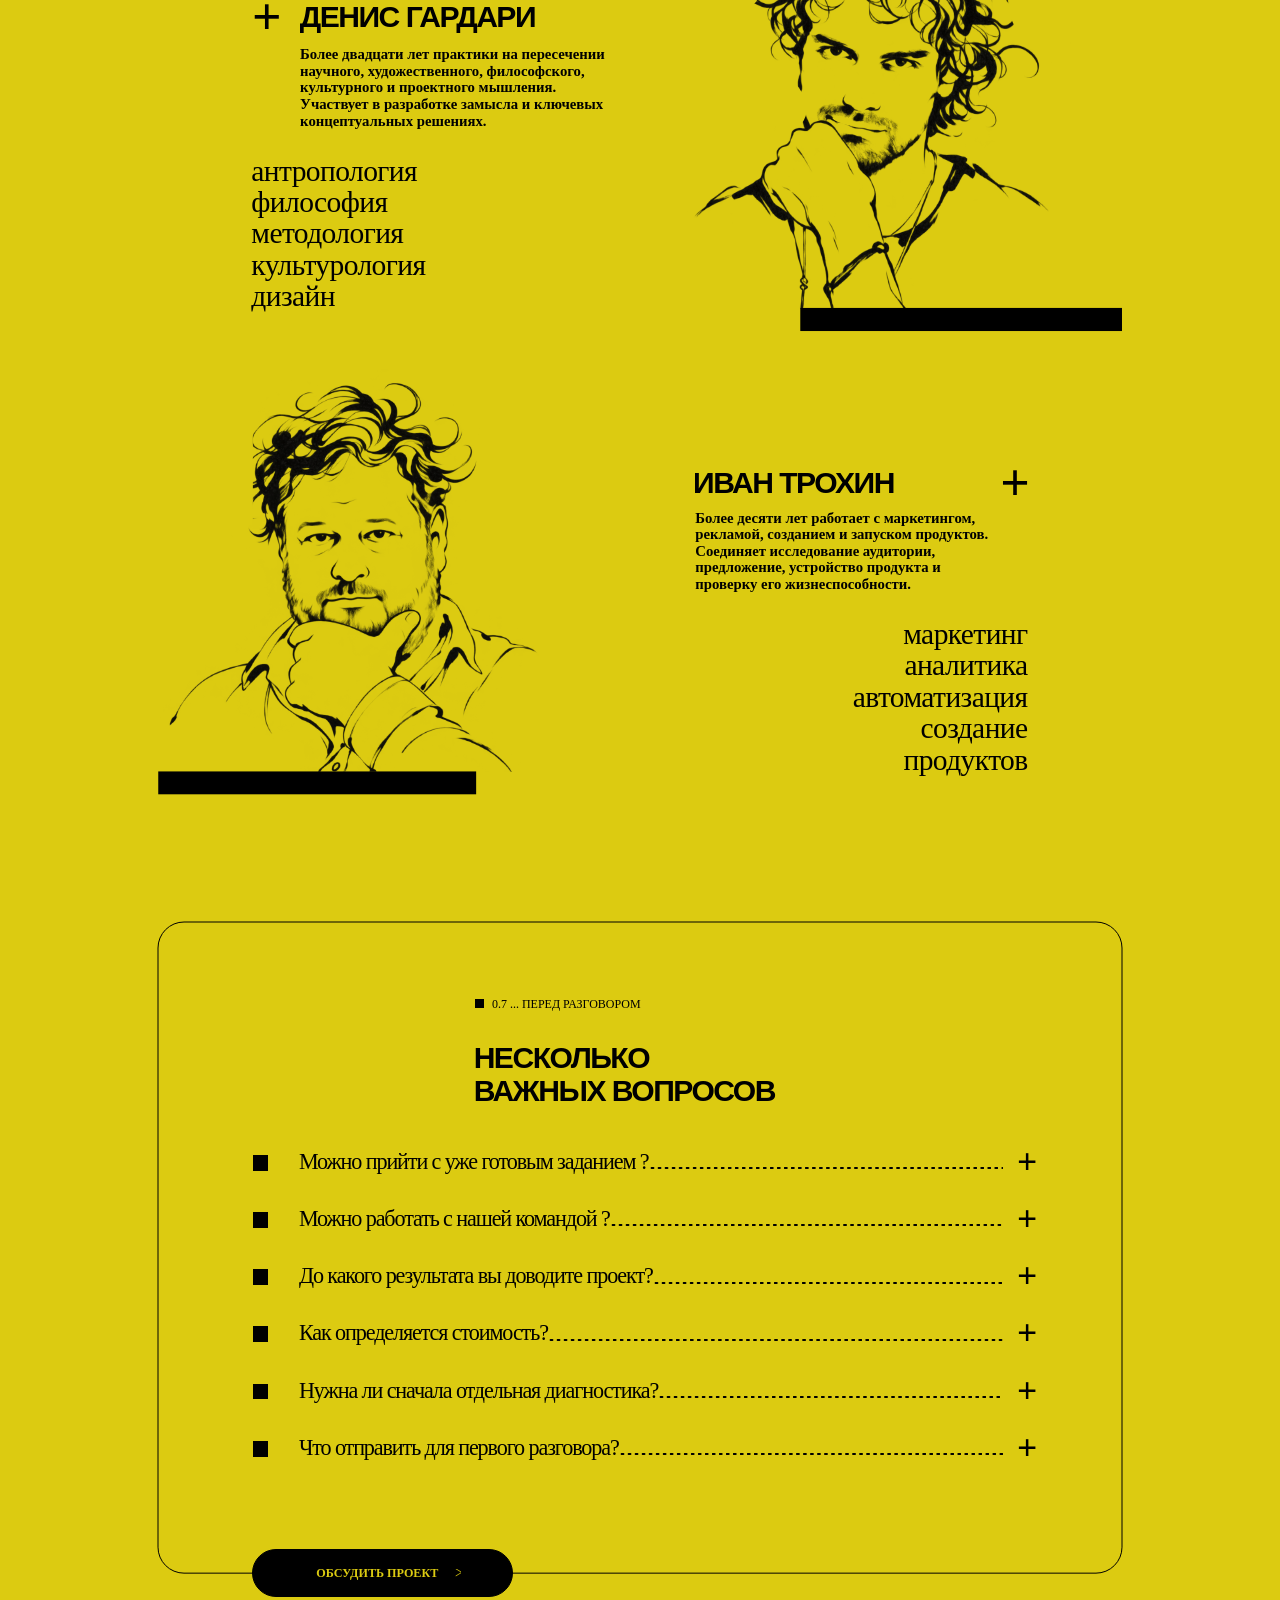
==== commit 593035b0: "export: опубликовать КБ2.0 и сохранить прежний сайт в v1" ====
--- a/index.html
+++ b/index.html
@@ -1,293 +1,241 @@
 <!doctype html>
-<html lang="ru">
+<html lang="ru" data-kb-generation="2" data-kb-version="2.0" data-kb-release="2.0.0" data-vmg-mobile-breakpoint="760">
 <head>
   <meta charset="utf-8">
   <meta name="viewport" content="width=device-width,initial-scale=1">
-  <meta name="theme-color" content="#FFFFFF">
   <meta name="robots" content="noindex,nofollow">
-  <meta name="description" content="Концептуальное бюро Гардари. Разработка новых проектов и переосмысление существующих — от замысла и концептуальной архитектуры до согласованного воплощения.">
-  <title>КБ Гардари — от замысла к целому проекту</title>
-  <link rel="icon" href="assets/favicon.svg" type="image/svg+xml">
-  <link rel="stylesheet" href="assets/theme.css?v=2.0.0-1e184daded">
-  <link rel="stylesheet" href="assets/site.css?v=2.0.0-1e184daded">
-  <link rel="stylesheet" href="assets/participation.css?v=2.0.0-1e184daded">
-  <link rel="stylesheet" href="assets/precedents.css?v=2.0.0-1e184daded">
-  <link rel="stylesheet" href="assets/hero.css?v=2.0.0-1e184daded">
-  <link rel="stylesheet" href="assets/task-request.css?v=2.0.0-1e184daded">
-  <link rel="stylesheet" href="assets/triads.css?v=2.0.0-1e184daded">
-  <script src="assets/triads.js?v=2.0.0-1e184daded" defer></script>
-  <script src="content.js?v=2.0.0-1e184daded" defer></script>
-  <script src="assets/app.js?v=2.0.0-1e184daded" defer></script>
-  <script src="assets/hero.js?v=2.0.0-1e184daded" defer></script>
-  <script src="assets/task-request.js?v=2.0.0-1e184daded" defer></script>
+  <meta name="theme-color" content="#dccb11">
+  <title>Концепт бюро Гардари</title>
+  <meta name="description" content="Авторская практика создания проектов. Связываем содержание, образ, человеческий опыт, технологии и хозяйство.">
+  <script>
+    document.documentElement.classList.add('js');
+    if(!location.hash||['#top','#main'].includes(location.hash))document.documentElement.classList.add('intro-mode');
+    addEventListener('error',function(event){
+      var source=(event.target&&event.target.src)||event.filename||'';
+      if(source.indexOf('motion.js')!==-1){
+        document.documentElement.classList.remove('intro-mode');
+        document.documentElement.classList.add('kb-motion-static');
+      }
+    },true);
+  </script>
+  <link rel="icon" href="assets/logo.svg?v=d2f1d4c4a04a" type="image/svg+xml">
+  <link rel="stylesheet" href="assets/site.css?v=b95203e7d088">
+  <link rel="stylesheet" href="assets/reference-controls.css?v=b6aff6964155">
+  <link rel="stylesheet" href="assets/reference-alignment.css?v=eacb69d4e965">
+  <link rel="stylesheet" href="assets/sliders.css?v=cabce1e2a3c0">
+  <link rel="stylesheet" href="assets/motion.css?v=759ee782871c">
+  <link rel="stylesheet" href="assets/content-refinements.css?v=a0d18d890c41">
+  <link rel="stylesheet" href="assets/process-motion.css?v=16e11bb428eb">
+  <link rel="stylesheet" href="assets/ring-reveal.css?v=9a8ff69f4ba5">
+  <link rel="stylesheet" href="assets/chapter-motion.css?v=3303d717f99f">
+  <link rel="stylesheet" href="assets/legal-footer.css?v=7e7d484778c2">
+  <link rel="stylesheet" href="assets/review04-controls.css?v=c03f9bc3840f">
+  <link rel="stylesheet" href="assets/editor-overrides.css?v=2e6e0b177b61">
+  <script src="content.js?v=75b95e67ec9f" defer></script>
+  <script src="geometry.js?v=d577d06449a5" defer></script>
+  <script src="app.js?v=6ffe3b70b583" defer></script>
+  <script src="legal.js?v=56a8077650c5" defer></script>
+  <script src="sliders.js?v=db2e52045b29" defer></script>
+  <script src="ring-reveal.js?v=8138c4a61cc2" defer></script>
+  <script src="chapter-motion.js?v=640c5025b5c5" defer></script>
+  <script src="motion.js?v=fa7fbffa95b6" defer></script>
 </head>
-<body class="kb-light">
-  <a class="skip-link" href="#main">К содержанию</a>
-  <header class="site-header">
-    <a class="wordmark" href="#top" aria-label="Концептуальное бюро Гардари — в начало">[КБ] КОНЦЕПТУАЛЬНОЕ БЮРО ГАРДАРИ</a>
-    <nav class="desktop-nav" aria-label="Основная навигация"><a href="#situations">С чем прийти</a><a href="#result">Результат</a><a href="#practice">Как работаем</a><a href="#participation">Участие</a><a href="#tools">Инструменты</a><a href="#author">Люди</a></nav>
-    <div class="header-actions"><a class="button primary header-cta" href="https://t.me/denisgardari" target="_blank" rel="noopener noreferrer">Обсудить проект <svg class="chevron" viewBox="0 0 24 24" width="18" height="18" aria-hidden="true" focusable="false"><path d="m9 5 7 7-7 7" fill="none" stroke="currentColor" stroke-width="2" stroke-linecap="square" stroke-linejoin="miter"/></svg></a><button class="menu-toggle" aria-label="Открыть меню" aria-expanded="false" aria-controls="mobile-menu"><svg class="chevron" viewBox="0 0 24 24" width="18" height="18" aria-hidden="true" focusable="false"><path d="m9 5 7 7-7 7" fill="none" stroke="currentColor" stroke-width="2" stroke-linecap="square" stroke-linejoin="miter"/></svg></button></div>
-    <nav class="mobile-menu" id="mobile-menu" aria-label="Мобильная навигация" hidden><a href="#situations">С чем прийти</a><a href="#result">Результат работы</a><a href="#practice">Как работаем</a><a href="#participation">Участие</a><a href="#tools">Пример наших инструментов</a><a href="#author">Денис и Иван</a><a href="#start">С чего начать</a><a href="https://t.me/denisgardari" target="_blank" rel="noopener noreferrer">Написать в Telegram <svg class="chevron" viewBox="0 0 24 24" width="18" height="18" aria-hidden="true" focusable="false"><path d="m9 5 7 7-7 7" fill="none" stroke="currentColor" stroke-width="2" stroke-linecap="square" stroke-linejoin="miter"/></svg></a></nav>
-  </header>
-  <main id="main">
-    <section class="hero-motion-track" id="top" data-address="0.1" aria-labelledby="hero-title">
-      <div class="hero">
-      <div class="hero-content hero-intro">
-        <p class="eyebrow section-label reveal" data-window-number="0.1">0.1 · Авторская практика создания проектов</p>
-        <h1 class="reveal" id="hero-title"><span class="hero-line">как прийти от замысла  </span> <span class="hero-line">к результату в эпоху ИИ</span></h1>
-        <p class="hero-description reveal">Разрабатываем новые проекты и переосмысляем существующие. Связываем содержание, образ, человеческий опыт, технологии и хозяйство — и доводим найденное до согласованного результата.</p>
-        <div class="hero-actions reveal"><a class="button primary" href="https://t.me/denisgardari" target="_blank" rel="noopener noreferrer">Обсудить проект <svg class="chevron" viewBox="0 0 24 24" width="18" height="18" aria-hidden="true" focusable="false"><path d="m9 5 7 7-7 7" fill="none" stroke="currentColor" stroke-width="2" stroke-linecap="square" stroke-linejoin="miter"/></svg></a><a class="button dark" href="#situations">С чем к нам приходят <svg class="chevron" viewBox="0 0 24 24" width="18" height="18" aria-hidden="true" focusable="false"><path d="m9 5 7 7-7 7" fill="none" stroke="currentColor" stroke-width="2" stroke-linecap="square" stroke-linejoin="miter"/></svg></a></div>
-      </div>
-        <div class="collage-travel"><figure class="collage-float"><img src="assets/hero-collage-people.jpeg" width="886" height="886" fetchpriority="high" decoding="async" alt="Цифровой коллаж Дениса Гардари: люди и буквы на белом поле"></figure></div>
-      </div>
-    </section>
-
-    <section class="panel kb-section situations card-section" data-tone="lightgray" id="situations" data-address="0.2" aria-labelledby="situations-title">
-      <div class="case-layout">
-        <div class="case-aside">
-          <p class="eyebrow section-label" data-window-number="0.2">0.2 · С чем можно прийти</p>
-          <h2 id="situations-title">у задачи <br>может быть <br>разное начало</h2>
-          <p class="aside-description kb-body">Можно прийти с новым замыслом, уже определённой задачей или действующим проектом, который хочется развить. Иногда мы знаем, что хотим создать, но ещё не понимаем, каким это должно стать. Иногда именно новое понимание открывает возможность, о которой прежде не задумывались.
-
-Справа — пять примеров возможных поручений. Они показывают разные стороны нашей работы, но не ограничивают её предмет.</p>
-          <div class="case-numbers" role="group" aria-label="Перейти к примеру">
-            <button type="button" data-case-index="0" data-case-address="0.2.1" aria-label="1 — Место и среда (0.2.1)" aria-pressed="true">1</button><button type="button" data-case-index="1" data-case-address="0.2.2" aria-label="2 — Продукт и сервис (0.2.2)" aria-pressed="false">2</button><button type="button" data-case-index="2" data-case-address="0.2.3" aria-label="3 — Культура и наследие (0.2.3)" aria-pressed="false">3</button><button type="button" data-case-index="3" data-case-address="0.2.4" aria-label="4 — Знание и передача (0.2.4)" aria-pressed="false">4</button><button type="button" data-case-index="4" data-case-address="0.2.5" aria-label="5 — Развитие существующего (0.2.5)" aria-pressed="false">5</button>
-          </div>
-          <p class="case-current" aria-live="polite">0.2.1 / Место и среда</p>
-          <button class="button primary task-request-trigger" type="button" data-open-task-request aria-haspopup="dialog" aria-controls="task-request-dialog">Написать о своей задаче <svg class="chevron" viewBox="0 0 24 24" width="18" height="18" aria-hidden="true" focusable="false"><path d="m9 5 7 7-7 7" fill="none" stroke="currentColor" stroke-width="2" stroke-linecap="square" stroke-linejoin="miter"/></svg></button>
-        </div>
-        <div class="case-stack">
-          <article class="case-card is-active" id="example-place" data-address="0.2.1" style="--case-index:0" aria-labelledby="case-title-place"><div class="case-header"><div class="case-header-inner"><div class="case-heading"><span class="case-marker" aria-hidden="true"></span><div><h3 id="case-title-place">Место и среда</h3></div></div><span class="case-count">0.2.1</span></div></div><div class="case-body"><p class="case-intro"><strong class="case-intro-title">У места появляется будущее:</strong> Есть здание или территория, ресурсы и желание дать месту новую жизнь. Но какое содержание здесь будет уместно? Кому оно нужно? Как связать историю, деятельность людей, пространство и хозяйство так, чтобы возник проект с собственным характером и возможностью продолжения?</p><div class="case-columns"><div><h5>Можно поручить</h5><p>Исследовать возможности места, найти направление и разработать концепцию: назначение, программу, образ, сценарии жизни и существенные условия воплощения.</p></div><div><h5>Результат</h5><p>Концепция места и система решений для дальнейшего проектирования. По необходимости — участие в разработке и создании самого проекта.</p></div></div><button type="button" class="button outline" data-open-case="place">Разобрать пример <svg class="chevron" viewBox="0 0 24 24" width="18" height="18" aria-hidden="true" focusable="false"><path d="m9 5 7 7-7 7" fill="none" stroke="currentColor" stroke-width="2" stroke-linecap="square" stroke-linejoin="miter"/></svg></button></div></article>
-<article class="case-card" id="example-digital" data-address="0.2.2" style="--case-index:1" aria-labelledby="case-title-digital"><div class="case-header"><div class="case-header-inner"><div class="case-heading"><span class="case-marker" aria-hidden="true"></span><div><h3 id="case-title-digital">Продукт и сервис</h3></div></div><span class="case-count">0.2.2</span></div></div><div class="case-body"><p class="case-intro"><strong class="case-intro-title">Новая возможность становится продуктом:</strong> Есть идея продукта или сервиса, технологические возможности и желание создать нечто новое. Но что именно должно стать возможным для человека? Как устроить сам продукт, взаимодействие с ним, работу команды и хозяйство, чтобы замысел получил собственный характер и практическую ценность?</p><div class="case-columns"><div><h5>Можно поручить</h5><p>Разработать концепцию продукта, его назначение, сценарии использования, функции, содержание, образ и организацию работы. Связать их с техническими и хозяйственными решениями.</p></div><div><h5>Результат</h5><p>Концепция и система проектных заданий, прототип или работающая версия продукта — в зависимости от задачи и согласованного объёма работы.</p></div></div><button type="button" class="button outline" data-open-case="digital">Разобрать пример <svg class="chevron" viewBox="0 0 24 24" width="18" height="18" aria-hidden="true" focusable="false"><path d="m9 5 7 7-7 7" fill="none" stroke="currentColor" stroke-width="2" stroke-linecap="square" stroke-linejoin="miter"/></svg></button></div></article>
-<article class="case-card" id="example-museum" data-address="0.2.3" style="--case-index:2" aria-labelledby="case-title-museum"><div class="case-header"><div class="case-header-inner"><div class="case-heading"><span class="case-marker" aria-hidden="true"></span><div><h3 id="case-title-museum">Культура и наследие</h3></div></div><span class="case-count">0.2.3</span></div></div><div class="case-body"><p class="case-intro"><strong class="case-intro-title">Наследие получает продолжение:</strong> Есть история, культурный материал, наследие места или организации. Или вполне определённая задача — создать музей, выставку, культурную программу. Важно не просто рассказать о прошлом или представить содержание, а найти, какое значение оно может приобрести сегодня и какую новую форму человеческого опыта открыть.
-
-</p><div class="case-columns"><div><h5>Можно поручить</h5><p>Разработать содержательную концепцию, образ и драматургию проекта, способы участия людей, пространственные и визуальные решения, задания для профессиональных команд.
-
-</p></div><div><h5>Результат</h5><p>Концепция культурного проекта и система решений для её воплощения. При соответствующем поручении — участие в создании и запуске.</p></div></div><button type="button" class="button outline" data-open-case="museum">Разобрать пример <svg class="chevron" viewBox="0 0 24 24" width="18" height="18" aria-hidden="true" focusable="false"><path d="m9 5 7 7-7 7" fill="none" stroke="currentColor" stroke-width="2" stroke-linecap="square" stroke-linejoin="miter"/></svg></button></div></article>
-<article class="case-card" id="example-education" data-address="0.2.4" style="--case-index:3" aria-labelledby="case-title-education"><div class="case-header"><div class="case-header-inner"><div class="case-heading"><span class="case-marker" aria-hidden="true"></span><div><h3 id="case-title-education">Знание и передача</h3></div></div><span class="case-count">0.2.4</span></div></div><div class="case-body"><p class="case-intro"><strong class="case-intro-title">Опыт становится способностью другого:</strong> Есть накопленные знания, исследования, профессиональный опыт, собственный метод или архив. Но сохранить и изложить материал ещё не значит сделать его доступным другому человеку. Как создать форму, в которой знание можно будет понимать, осваивать, применять и развивать самостоятельно?</p><div class="case-columns"><div><h5>Можно поручить</h5><p>Исследовать материал, определить содержание и способ передачи. Разработать образовательную программу, систему знаний, профессиональный метод, цифровой инструмент или другую подходящую форму.</p></div><div><h5>Результат</h5><p>Концепция и разработанные материалы выбранного продукта, необходимая проба или пилотная версия. Дальнейшее создание и запуск — по задаче.</p></div></div><button type="button" class="button outline" data-open-case="education">Разобрать пример <svg class="chevron" viewBox="0 0 24 24" width="18" height="18" aria-hidden="true" focusable="false"><path d="m9 5 7 7-7 7" fill="none" stroke="currentColor" stroke-width="2" stroke-linecap="square" stroke-linejoin="miter"/></svg></button></div></article>
-<article class="case-card" id="example-renewal" data-address="0.2.5" style="--case-index:4" aria-labelledby="case-title-renewal"><div class="case-header"><div class="case-header-inner"><div class="case-heading"><span class="case-marker" aria-hidden="true"></span><div><h3 id="case-title-renewal">Развитие существующего</h3></div></div><span class="case-count">0.2.5</span></div></div><div class="case-body"><p class="case-intro"><strong class="case-intro-title">Сохранить сильное, открыть новое:</strong> Есть действующий проект, продукт, организация или команда. Многое уже создано и работает, но изменились обстоятельства, масштаб или появились новые возможности. Возможно, прежняя форма стала тесна для новых замыслов. Как сохранить существенное, увидеть новые направления и развить проект, не разрушая достигнутого?
-
-</p><div class="case-columns"><div><h5>Можно поручить</h5><p>Переосмыслить назначение и устройство проекта, найти новые возможности, разработать направление преобразования и необходимые решения. Или включиться в уже определённую работу вместе с действующей командой.</p></div><div><h5>Результат</h5><p>Концепция следующего этапа, система изменений или осуществлённый фрагмент преобразования — в согласованных границах работы.</p></div></div><button type="button" class="button outline" data-open-case="renewal">Разобрать пример <svg class="chevron" viewBox="0 0 24 24" width="18" height="18" aria-hidden="true" focusable="false"><path d="m9 5 7 7-7 7" fill="none" stroke="currentColor" stroke-width="2" stroke-linecap="square" stroke-linejoin="miter"/></svg></button></div></article>
-        </div>
-      </div>
-    </section>
-
-    <section class="panel kb-section principle" data-tone="graphite" id="bureau" data-address="0.3" aria-labelledby="principle-title">
-      <p class="eyebrow section-label reveal" data-window-number="0.3">0.3 · Концептуальная архитектура</p>
-      <h2 id="principle-title" class="reveal"><span class="principle-word" id="principle-word-1">создаем</span> <span class="principle-word" id="principle-word-2">новое</span> <span class="principle-word" id="principle-word-3">пространство</span> <span class="principle-word" id="principle-word-4">возможного</span></h2>
-      <div class="principle-bottom"><p class="large-copy reveal">«Мы собираем вместе то, что обычное разделение профессий разрывает — смысл и хозяйство, миф и технологию, красоту и действие, человека и систему, прошлое и будущее».</p><div class="principle-explanation reveal"><p>Концептуальная архитектура превращает найденный замысел в основание для проектирования: определяет характер будущего проекта, принципы его устройства и существенные решения. Она позволяет разным специалистам создавать свои части, сохраняя целостность замысла.</p><button class="text-link light-link" data-open-method type="button">Подробнее о подходе <svg class="chevron" viewBox="0 0 24 24" width="18" height="18" aria-hidden="true" focusable="false"><path d="m9 5 7 7-7 7" fill="none" stroke="currentColor" stroke-width="2" stroke-linecap="square" stroke-linejoin="miter"/></svg></button></div></div>
-      <div class="precedent-grid" data-columns="4"><article class="precedent-card" id="precedent-anthropic" data-address="0.3.1" aria-labelledby="precedent-title-anthropic"><button class="precedent-open" type="button" data-open-precedent="anthropic" aria-haspopup="dialog" aria-controls="detail-dialog" aria-labelledby="precedent-title-anthropic"><span class="precedent-meta"><span class="precedent-number">0.3.1</span><span class="precedent-category">Философия и технология</span></span><svg class="chevron" viewBox="0 0 24 24" width="18" height="18" aria-hidden="true" focusable="false"><path d="m9 5 7 7-7 7" fill="none" stroke="currentColor" stroke-width="2" stroke-linecap="square" stroke-linejoin="miter"/></svg><span class="precedent-question" id="precedent-title-anthropic" role="heading" aria-level="3">Зачем разработчикам искусственного интеллекта философы?</span><span class="precedent-thought">Создать умную машину — ещё не значит определить, как ей следует поступать.</span></button></article>
-<article class="precedent-card" id="precedent-intel" data-address="0.3.2" aria-labelledby="precedent-title-intel"><button class="precedent-open" type="button" data-open-precedent="intel" aria-haspopup="dialog" aria-controls="detail-dialog" aria-labelledby="precedent-title-intel"><span class="precedent-meta"><span class="precedent-number">0.3.2</span><span class="precedent-category">Антропология и человек</span></span><svg class="chevron" viewBox="0 0 24 24" width="18" height="18" aria-hidden="true" focusable="false"><path d="m9 5 7 7-7 7" fill="none" stroke="currentColor" stroke-width="2" stroke-linecap="square" stroke-linejoin="miter"/></svg><span class="precedent-question" id="precedent-title-intel" role="heading" aria-level="3">Зачем компании Intel понадобились антропологи?</span><span class="precedent-thought">Техническое совершенство ещё не означает, что устройство соответствует жизни человека.</span></button></article>
-<article class="precedent-card" id="precedent-mckinsey" data-address="0.3.3" aria-labelledby="precedent-title-mckinsey"><button class="precedent-open" type="button" data-open-precedent="mckinsey" aria-haspopup="dialog" aria-controls="detail-dialog" aria-labelledby="precedent-title-mckinsey"><span class="precedent-meta"><span class="precedent-number">0.3.3</span><span class="precedent-category">Технология и организация</span></span><svg class="chevron" viewBox="0 0 24 24" width="18" height="18" aria-hidden="true" focusable="false"><path d="m9 5 7 7-7 7" fill="none" stroke="currentColor" stroke-width="2" stroke-linecap="square" stroke-linejoin="miter"/></svg><span class="precedent-question" id="precedent-title-mckinsey" role="heading" aria-level="3">Почему новые технологии не всегда приносят новый результат?</span><span class="precedent-thought">Можно улучшить отдельные операции, не изменив самого устройства деятельности.</span></button></article>
-<article class="precedent-card" id="precedent-va" data-address="0.3.4" aria-labelledby="precedent-title-va"><button class="precedent-open" type="button" data-open-precedent="va" aria-haspopup="dialog" aria-controls="detail-dialog" aria-labelledby="precedent-title-va"><span class="precedent-meta"><span class="precedent-number">0.3.4</span><span class="precedent-category">Культура и новые возможности</span></span><svg class="chevron" viewBox="0 0 24 24" width="18" height="18" aria-hidden="true" focusable="false"><path d="m9 5 7 7-7 7" fill="none" stroke="currentColor" stroke-width="2" stroke-linecap="square" stroke-linejoin="miter"/></svg><span class="precedent-question" id="precedent-title-va" role="heading" aria-level="3">Как музейное хранилище стало пространством открытий?</span><span class="precedent-thought">Иногда новый проект рождается из переосмысления назначения уже существующего.</span></button></article></div>
-    </section>
-
-    <section class="results section-space" id="result" data-address="0.4" aria-labelledby="result-title">
-      <div class="section-heading"><p class="eyebrow section-label" data-window-number="0.4">0.4 · Что вы получаете</p><h2 id="result-title" class="reveal">основание для решений,<br>путь к результату</h2><p class="section-lead kb-body">Состав результата зависит от поручения. Иногда нужно выбрать направление. Иногда — разработать целое и задания для команды. Иногда — создать, испытать и запустить продукт.</p></div>
-      <div class="result-list">
-        <article class="result-row reveal" id="result-1" data-address="0.4.1"><div class="result-title-row"><span class="plain-number">0.4.1</span><h3>Разработанное <br>направление</h3></div><p>Возможности проекта, основания выбора, ограничения и следующий обоснованный шаг. Вы можете принять решение о том, что именно стоит создавать.</p></article>
-        <article class="result-row reveal" id="result-2" data-address="0.4.2"><div class="result-title-row"><span class="plain-number">0.4.2</span><h3>Концепт и <br>система решений</h3></div><p>Замысел, содержание, образ, человеческие сценарии и связи между ними. Общее основание для самостоятельной работы архитекторов, дизайнеров, разработчиков и других специалистов.</p></article>
-        <article class="result-row reveal" id="result-3" data-address="0.4.3"><div class="result-title-row"><span class="plain-number">0.4.3</span><h3>Созданный продукт <br>или законченный этап</h3></div><p>Прототип, пилот, запущенная часть проекта или иной согласованный результат. С проверкой ключевых решений и понятной передачей дальнейшей работы.</p></article>
-      </div>
-    </section>
-
-    <section class="panel kb-section practice card-section" data-tone="lightgray" id="practice" data-address="0.5" aria-labelledby="practice-title">
-      <div class="case-layout">
-        <div class="case-aside">
-          <p class="eyebrow section-label" data-window-number="0.5">0.5 · Способ нашей работы</p>
-          <h2 id="practice-title"><span class="practice-word" id="practice-word-1">антропология</span> <span class="practice-word" id="practice-word-2">философия</span> <span class="practice-word" id="practice-word-3">методология</span> <span class="practice-word" id="practice-word-4">культурология</span> <span class="practice-word" id="practice-word-5">математика</span> <span class="practice-word" id="practice-word-6">семиотика</span> <span class="practice-word" id="practice-word-7">нейросети</span> <span class="practice-word" id="practice-word-8">дизайн</span></h2>
-          <div class="case-numbers" role="group" aria-label="Перейти к этапу">
-            <button type="button" data-process-index="0" aria-label="1 — Исследовать среду (0.5.1)" aria-pressed="true">1</button><button type="button" data-process-index="1" aria-label="2 — Разработать методологию (0.5.2)" aria-pressed="false">2</button><button type="button" data-process-index="2" aria-label="3 — Собрать концепцию (0.5.3)" aria-pressed="false">3</button><button type="button" data-process-index="3" aria-label="4 — Проверить и смоделировать (0.5.4)" aria-pressed="false">4</button><button type="button" data-process-index="4" aria-label="5 — Воплотить в жизнь (0.5.5)" aria-pressed="false">5</button>
-          </div>
-          <p class="case-current" aria-live="polite">0.5.1 / Исследовать среду</p>
-        </div>
-        <div class="case-stack process-list"><article class="case-card process-card is-active" id="process-1" data-address="0.5.1" style="--case-index:0" aria-labelledby="process-trigger-0"><div class="case-header"><div class="case-header-inner"><div class="case-heading"><span class="case-marker" aria-hidden="true"></span><div><h3 id="process-trigger-0">Исследовать среду</h3></div></div><span class="case-count">0.5.1</span></div></div><div class="case-body" id="process-panel-0"><p class="case-intro"><strong class="process-step-title">1. Войти в ситуацию:</strong> понять намерение, исходный материал, опыт людей и существенные условия. Увидеть возможности, которые открываются при их внимательном сопоставлении.
-
-<strong class="process-step-title">2. Выявить материал:</strong> исследовать историю, культурные сценарии, рыночный и отраслевой контекст, данные и статистику, реальные практики и ключевые процессы.
-
-<strong class="process-step-title">3. Собрать матрицу:</strong> организовать полученные знания, наблюдения и интуиции в структурную матрицу проекта — выявить существенные связи, противоречия, ограничения и возможности развития.</p></div></article>
-<article class="case-card process-card" id="process-2" data-address="0.5.2" style="--case-index:1" aria-labelledby="process-trigger-1"><div class="case-header"><div class="case-header-inner"><div class="case-heading"><span class="case-marker" aria-hidden="true"></span><div><h3 id="process-trigger-1">Разработать методологию</h3></div></div><span class="case-count">0.5.2</span></div></div><div class="case-body" id="process-panel-1"><p class="case-intro"><strong class="process-step-title">1. Определить задачу:</strong> выявить ключевые трудности, противоречия и возможности проекта. Сформулировать главный вопрос: что именно предстоит решить или создать?
-
-<strong class="process-step-title">2. Выявить подходы:</strong> исследовать возможные пути решения, подобрать существующие методики и инструменты, при необходимости разработать новые.
-
-<strong class="process-step-title">3. Собрать метод:</strong> соединить наиболее подходящие способы исследования, создания, принятия решений и проверки в единую рабочую систему. Определить, как будем двигаться к результату.</p></div></article>
-<article class="case-card process-card" id="process-3" data-address="0.5.3" style="--case-index:2" aria-labelledby="process-trigger-2"><div class="case-header"><div class="case-header-inner"><div class="case-heading"><span class="case-marker" aria-hidden="true"></span><div><h3 id="process-trigger-2">Собрать концепцию</h3></div></div><span class="case-count">0.5.3</span></div></div><div class="case-body" id="process-panel-2"><p class="case-intro"><strong class="process-step-title">1. Собрать основания проекта:</strong> определить его назначение, человеческий и культурный смысл, главные принципы и открывающиеся возможности. Найти то существенное, на чём будет строиться весь проект.
-
-<strong class="process-step-title">2. Создать образ проекта:</strong> найти собственный характер, язык и образ будущего целого. Придать замыслу выразительную форму, позволяющую увидеть, понять и развивать то, чего ещё не существует.
-
-<strong class="process-step-title">3. Собрать устройство проекта:</strong> связать содержание, форму, действия людей, технологии и хозяйство в систему взаимосвязанных решений и заданий, направляющих дальнейшую работу.</p></div></article>
-<article class="case-card process-card" id="process-4" data-address="0.5.4" style="--case-index:3" aria-labelledby="process-trigger-3"><div class="case-header"><div class="case-header-inner"><div class="case-heading"><span class="case-marker" aria-hidden="true"></span><div><h3 id="process-trigger-3">Проверить и смоделировать</h3></div></div><span class="case-count">0.5.4</span></div></div><div class="case-body" id="process-panel-3"><p class="case-intro"><strong class="process-step-title">1. Проверить основания:</strong> сопоставить ключевые предположения и решения с фактами, опытом людей, профессиональной экспертизой и реальными условиями.
-
-<strong class="process-step-title">2. Смоделировать решения:</strong> исследовать возможные сценарии, сравнить варианты, создать необходимые модели, макеты и прототипы. Проверить наиболее существенные связи до полномасштабного воплощения.
-
-<strong class="process-step-title">3. Уточнить концепцию:</strong> оценить результаты проверок, выявить слабые места, скорректировать решения, а при необходимости — пересмотреть сам замысел.</p></div></article>
-<article class="case-card process-card" id="process-5" data-address="0.5.5" style="--case-index:4" aria-labelledby="process-trigger-4"><div class="case-header"><div class="case-header-inner"><div class="case-heading"><span class="case-marker" aria-hidden="true"></span><div><h3 id="process-trigger-4">Воплотить в жизнь</h3></div></div><span class="case-count">0.5.5</span></div></div><div class="case-body" id="process-panel-4"><p class="case-intro"><strong class="process-step-title">1. Подготовить реализацию:</strong> перевести концепцию в конкретные проектные задания, определить состав участников, необходимые ресурсы, последовательность работ и зоны ответственности.
-
-<strong class="process-step-title">2. Создать и запустить:</strong> вместе с профильными специалистами воплотить принятые решения в реальный продукт, пространство, программу или систему — довести проект до согласованного результата.
-
-<strong class="process-step-title">3. Сопроводить развитие:</strong> проверить работу проекта в действительности, внести необходимые изменения и сохранить его смысловую и проектную целостность при дальнейшем развитии.</p></div></article></div>
-      </div>
-
-    </section>
-
-    <section class="panel kb-section participation" data-tone="graphite" id="participation" data-address="0.6" aria-labelledby="participation-title">
-      <div class="section-heading"><p class="eyebrow section-label" data-window-number="0.6">0.6 · Способ нашего участия</p><h2 id="participation-title">как мы можем войти в проект</h2></div>
-      <div class="participation-grid">
-        <article class="participation-card" id="participation-1" data-address="0.6.1" aria-labelledby="participation-title-1">
-          <div class="terminal-bar"><span class="participation-number">0.6.1</span> <span class="terminal-mode">· ведём разработку</span></div>
-          <div class="terminal-body">
-            <div class="terminal-request-block">
-              <p class="terminal-role">ЗАПРОС</p>
-              <div class="terminal-prompt"><h3 id="participation-title-1">Взять <span class="terminal-command-name">разработку</span> на себя</h3><p class="terminal-situation">У вас есть замысел или задача, для которой нужна команда, способная провести существенную разработку.</p></div>
-            </div>
-            <div class="terminal-message"><p class="terminal-role terminal-role-kb">КБ</p><p class="terminal-copy">Берём на себя согласованную концептуальную и проектную работу: создаём устройство проекта, разворачиваем его в решения и привлекаем необходимых специалистов. По договорённости участвуем в создании и запуске.</p></div>
-            <div class="terminal-result"><p class="terminal-role">РЕЗУЛЬТАТ</p><p class="terminal-copy">От разработанной концепции и системы решений до готовой части проекта или запуска — в согласованном объёме.</p></div>
-            <details class="terminal-detail" id="participation-1-point-1"><summary><span>Как распределяем ответственность</span><svg class="chevron" viewBox="0 0 24 24" width="18" height="18" aria-hidden="true" focusable="false"><path d="m9 5 7 7-7 7" fill="none" stroke="currentColor" stroke-width="2" stroke-linecap="square" stroke-linejoin="miter"/></svg></summary><p class="terminal-description">Мы согласуем, какие решения принимаете вы, что ведёт бюро и какие специалисты необходимы. Передавать нам всю реализацию необязательно.</p></details>
-          </div>
-          <button class="terminal-request" type="button" data-open-task-request data-participation-context="participation-1" aria-haspopup="dialog" aria-controls="task-request-dialog" aria-label="Обсудить проект: Взять разработку на себя"><span>Обсудить проект</span> <span class="terminal-action-arrow" aria-hidden="true">&gt;_</span></button>
-        </article>
-        <article class="participation-card" id="participation-2" data-address="0.6.2" aria-labelledby="participation-title-2">
-          <div class="terminal-bar"><span class="participation-number">0.6.2</span> <span class="terminal-mode">· развиваем вместе</span></div>
-          <div class="terminal-body">
-            <div class="terminal-request-block">
-              <p class="terminal-role">ЗАПРОС</p>
-              <div class="terminal-prompt"><h3 id="participation-title-2">Развить <span class="terminal-command-name">ваш замысел</span> вместе</h3><p class="terminal-situation">У вас уже есть собственное видение проекта. Нужен партнёр, который поможет раскрыть его возможности, не подменяя вашу позицию.</p></div>
-            </div>
-            <div class="terminal-message"><p class="terminal-role terminal-role-kb">КБ</p><p class="terminal-copy">Исследуем и развиваем замысел вместе с вами: проверяем альтернативы, создаём устройство проекта и обсуждаем существенные решения, от которых зависит его характер.</p></div>
-            <div class="terminal-result"><p class="terminal-role">РЕЗУЛЬТАТ</p><p class="terminal-copy">Ваш замысел получает более сильную архитектуру и конкретные решения для дальнейшей разработки и воплощения.</p></div>
-            <details class="terminal-detail" id="participation-2-point-1"><summary><span>Как сохраняется авторство</span><svg class="chevron" viewBox="0 0 24 24" width="18" height="18" aria-hidden="true" focusable="false"><path d="m9 5 7 7-7 7" fill="none" stroke="currentColor" stroke-width="2" stroke-linecap="square" stroke-linejoin="miter"/></svg></summary><p class="terminal-description">Ваше исходное авторство сохраняется. Наш творческий и проектный вклад, участие в решениях и порядок согласования определяем совместно до начала работы.</p></details>
-          </div>
-          <button class="terminal-request" type="button" data-open-task-request data-participation-context="participation-2" aria-haspopup="dialog" aria-controls="task-request-dialog" aria-label="Обсудить проект: Развить ваш замысел вместе"><span>Обсудить проект</span> <span class="terminal-action-arrow" aria-hidden="true">&gt;_</span></button>
-        </article>
-        <article class="participation-card" id="participation-3" data-address="0.6.3" aria-labelledby="participation-title-3">
-          <div class="terminal-bar"><span class="participation-number">0.6.3</span> <span class="terminal-mode">· работаем с командой</span></div>
-          <div class="terminal-body">
-            <div class="terminal-request-block">
-              <p class="terminal-role">ЗАПРОС</p>
-              <div class="terminal-prompt"><h3 id="participation-title-3">Усилить <span class="terminal-command-name">вашу команду</span></h3><p class="terminal-situation">Проект уже ведёт ваша команда. Ей нужна дополнительная концептуальная, культурная или проектная компетенция.</p></div>
-            </div>
-            <div class="terminal-message"><p class="terminal-role terminal-role-kb">КБ</p><p class="terminal-copy">Входим в согласованной роли: можем вести существенное концептуальное направление или определённую разработку, работать с действующими специалистами и связывать решения с общим замыслом.</p></div>
-            <div class="terminal-result"><p class="terminal-role">РЕЗУЛЬТАТ</p><p class="terminal-copy">В проекте появляется разработанное направление или решение, которое команда может использовать и развивать.</p></div>
-            <details class="terminal-detail" id="participation-3-point-1"><summary><span>Как работаем с командой</span><svg class="chevron" viewBox="0 0 24 24" width="18" height="18" aria-hidden="true" focusable="false"><path d="m9 5 7 7-7 7" fill="none" stroke="currentColor" stroke-width="2" stroke-linecap="square" stroke-linejoin="miter"/></svg></summary><p class="terminal-description">Заранее определяем роль, полномочия и согласования с другими участниками. Не берём автоматически управление всей командой; существенная концептуальная ответственность предполагает возможность влиять на связанные решения.</p></details>
-          </div>
-          <button class="terminal-request" type="button" data-open-task-request data-participation-context="participation-3" aria-haspopup="dialog" aria-controls="task-request-dialog" aria-label="Обсудить проект: Усилить существующую команду"><span>Обсудить проект</span> <span class="terminal-action-arrow" aria-hidden="true">&gt;_</span></button>
-        </article>
-      </div>
-      <p class="participation-note">Способ участия и объём работы определяем под конкретную задачу. Возможны сочетания этих вариантов.</p>
-    </section>
-
-    <section class="section-space triads-section" id="tools" data-address="0.7" aria-labelledby="triads-title">
-      <p class="eyebrow section-label" data-window-number="0.7">0.7 · Примеры наших инструментов</p>
-      <div class="triads-heading"><div class="triads-title-group"><h2 id="triads-title">триады понимания<br></h2><p class="triads-order" id="triads-order">СТАНОВЛЕНИЕ · ОСМЫСЛЕНИЕ · ПРИСУТСТВИЕ</p></div><p class="kb-body">Идею, место, проект или практику можно рассмотреть с разных сторон: как они возникают и меняются, как складывается их смысл и как они существуют в действительности.
-
-Три оптики объединяют девять регистров — девять разных вопросов. Переходы между ними помогают обнаружить существенные связи, противоречия и возможности, которые отдельный взгляд может упустить.</p></div>
-      <div class="triads-stage">
-        <div class="triads-wheel-column">
-          <div class="triads-wheel" id="triads-wheel">
-            <svg viewBox="0 0 720 720" aria-hidden="true" focusable="false"><circle class="triads-ring" cx="360" cy="360" r="226"/><line class="triads-tick is-major" x1="153.267623" y1="284.755568" x2="137.292849" y2="278.941226"/><line class="triads-tick" x1="169.474411" y1="250.000000" x2="158.216081" y2="243.500000"/><line class="triads-tick" x1="191.470223" y1="218.586726" x2="181.511645" y2="210.230487"/><line class="triads-tick" x1="218.586726" y1="191.470223" x2="210.230487" y2="181.511645"/><line class="triads-tick is-major" x1="250.000000" y1="169.474411" x2="241.500000" y2="154.751979"/><line class="triads-tick" x1="284.755568" y1="153.267623" x2="280.309307" y2="141.051619"/><line class="triads-tick" x1="321.797401" y1="143.342294" x2="319.539975" y2="130.539794"/><line class="triads-tick" x1="360.000000" y1="140.000000" x2="360.000000" y2="127.000000"/><line class="triads-tick is-major" x1="398.202599" y1="143.342294" x2="401.154618" y2="126.600563"/><line class="triads-tick" x1="435.244432" y1="153.267623" x2="439.690693" y2="141.051619"/><line class="triads-tick" x1="470.000000" y1="169.474411" x2="476.500000" y2="158.216081"/><line class="triads-tick" x1="501.413274" y1="191.470223" x2="509.769513" y2="181.511645"/><line class="triads-tick is-major" x1="528.529777" y1="218.586726" x2="541.552533" y2="207.659337"/><line class="triads-tick" x1="550.525589" y1="250.000000" x2="561.783919" y2="243.500000"/><line class="triads-tick" x1="566.732377" y1="284.755568" x2="578.948381" y2="280.309307"/><line class="triads-tick" x1="576.657706" y1="321.797401" x2="589.460206" y2="319.539975"/><line class="triads-tick is-major" x1="580.000000" y1="360.000000" x2="597.000000" y2="360.000000"/><line class="triads-tick" x1="576.657706" y1="398.202599" x2="589.460206" y2="400.460025"/><line class="triads-tick" x1="566.732377" y1="435.244432" x2="578.948381" y2="439.690693"/><line class="triads-tick" x1="550.525589" y1="470.000000" x2="561.783919" y2="476.500000"/><line class="triads-tick is-major" x1="528.529777" y1="501.413274" x2="541.552533" y2="512.340663"/><line class="triads-tick" x1="501.413274" y1="528.529777" x2="509.769513" y2="538.488355"/><line class="triads-tick" x1="470.000000" y1="550.525589" x2="476.500000" y2="561.783919"/><line class="triads-tick" x1="435.244432" y1="566.732377" x2="439.690693" y2="578.948381"/><line class="triads-tick is-major" x1="398.202599" y1="576.657706" x2="401.154618" y2="593.399437"/><line class="triads-tick" x1="360.000000" y1="580.000000" x2="360.000000" y2="593.000000"/><line class="triads-tick" x1="321.797401" y1="576.657706" x2="319.539975" y2="589.460206"/><line class="triads-tick" x1="284.755568" y1="566.732377" x2="280.309307" y2="578.948381"/><line class="triads-tick is-major" x1="250.000000" y1="550.525589" x2="241.500000" y2="565.248021"/><line class="triads-tick" x1="218.586726" y1="528.529777" x2="210.230487" y2="538.488355"/><line class="triads-tick" x1="191.470223" y1="501.413274" x2="181.511645" y2="509.769513"/><line class="triads-tick" x1="169.474411" y1="470.000000" x2="158.216081" y2="476.500000"/><line class="triads-tick is-major" x1="153.267623" y1="435.244432" x2="137.292849" y2="441.058774"/><line class="triads-tick" x1="143.342294" y1="398.202599" x2="130.539794" y2="400.460025"/><line class="triads-tick" x1="140.000000" y1="360.000000" x2="127.000000" y2="360.000000"/><line class="triads-tick" x1="143.342294" y1="321.797401" x2="130.539794" y2="319.539975"/><polygon class="triads-triangle" data-triads-group="1" points="147.629468,282.703448 533.126044,214.730000 399.244488,582.566552"/><polygon class="triads-triangle" data-triads-group="2" points="247.000000,164.278259 586.000000,360.000000 247.000000,555.721741"/><polygon class="triads-triangle is-active" data-triads-group="0" points="399.244488,137.433448 533.126044,505.270000 147.629468,437.296552"/><circle class="triads-node-dot" cx="147.629468" cy="282.703448" r="4.2"/><circle class="triads-node-dot" cx="247.000000" cy="164.278259" r="4.2"/><circle class="triads-node-dot is-active" cx="399.244488" cy="137.433448" r="4.2"/><circle class="triads-node-dot" cx="533.126044" cy="214.730000" r="4.2"/><circle class="triads-node-dot" cx="586.000000" cy="360.000000" r="4.2"/><circle class="triads-node-dot is-active" cx="533.126044" cy="505.270000" r="4.2"/><circle class="triads-node-dot" cx="399.244488" cy="582.566552" r="4.2"/><circle class="triads-node-dot" cx="247.000000" cy="555.721741" r="4.2"/><circle class="triads-node-dot is-active" cx="147.629468" cy="437.296552" r="4.2"/><circle class="triads-orbiter" cx="399.244488" cy="137.433448" r="6"/></svg>
-            <div class="triads-center" aria-hidden="true"><span class="triads-center-name"><span class="triads-center-prefix" id="triads-center-prefix">триада</span>
-<span class="triads-center-value" id="triads-center-value">становления</span></span></div>
-            <button class="triads-node" type="button" data-triads-select="0" aria-pressed="false" aria-controls="triads-detail" style="--node-x:12.020757%;--node-y:36.176686%" disabled><span class="triads-node-number">04</span><span>Логика</span></button><button class="triads-node" type="button" data-triads-select="1" aria-pressed="false" aria-controls="triads-detail" style="--node-x:29.791667%;--node-y:14.998140%" disabled><span class="triads-node-number">07</span><span>Прагматика</span></button><button class="triads-node" type="button" data-triads-select="2" aria-pressed="false" aria-controls="triads-detail" style="--node-x:57.018281%;--node-y:10.197353%" disabled><span class="triads-node-number">01</span><span>Генетика</span></button><button class="triads-node" type="button" data-triads-select="3" aria-pressed="false" aria-controls="triads-detail" style="--node-x:80.960963%;--node-y:24.020667%" disabled><span class="triads-node-number">05</span><span>Поэтика</span></button><button class="triads-node" type="button" data-triads-select="4" aria-pressed="false" aria-controls="triads-detail" style="--node-x:90.416667%;--node-y:50.000000%" disabled><span class="triads-node-number">08</span><span>Эстетика</span></button><button class="triads-node" type="button" data-triads-select="5" aria-pressed="false" aria-controls="triads-detail" style="--node-x:80.960963%;--node-y:75.979333%" disabled><span class="triads-node-number">02</span><span>Динамика</span></button><button class="triads-node" type="button" data-triads-select="6" aria-pressed="false" aria-controls="triads-detail" style="--node-x:57.018281%;--node-y:89.802647%" disabled><span class="triads-node-number">06</span><span>Этика</span></button><button class="triads-node" type="button" data-triads-select="7" aria-pressed="false" aria-controls="triads-detail" style="--node-x:29.791667%;--node-y:85.001860%" disabled><span class="triads-node-number">09</span><span>Онтика</span></button><button class="triads-node" type="button" data-triads-select="8" aria-pressed="false" aria-controls="triads-detail" style="--node-x:12.020757%;--node-y:63.823314%" disabled><span class="triads-node-number">03</span><span>Телика</span></button>
-          </div>
-          <div class="triads-mobile-groups"><div class="triads-mobile-group" role="group" aria-labelledby="triads-group-2"><p id="triads-group-2" class="triads-small">I · становление</p><div class="triads-mobile-list"><button type="button" data-triads-select="2" aria-pressed="false" aria-controls="triads-detail" disabled>Генетика</button><button type="button" data-triads-select="5" aria-pressed="false" aria-controls="triads-detail" disabled>Динамика</button><button type="button" data-triads-select="8" aria-pressed="false" aria-controls="triads-detail" disabled>Телика</button></div></div><div class="triads-mobile-group" role="group" aria-labelledby="triads-group-0"><p id="triads-group-0" class="triads-small">II · осмысление</p><div class="triads-mobile-list"><button type="button" data-triads-select="0" aria-pressed="false" aria-controls="triads-detail" disabled>Логика</button><button type="button" data-triads-select="3" aria-pressed="false" aria-controls="triads-detail" disabled>Поэтика</button><button type="button" data-triads-select="6" aria-pressed="false" aria-controls="triads-detail" disabled>Этика</button></div></div><div class="triads-mobile-group" role="group" aria-labelledby="triads-group-1"><p id="triads-group-1" class="triads-small">III · присутствие</p><div class="triads-mobile-list"><button type="button" data-triads-select="1" aria-pressed="false" aria-controls="triads-detail" disabled>Прагматика</button><button type="button" data-triads-select="4" aria-pressed="false" aria-controls="triads-detail" disabled>Эстетика</button><button type="button" data-triads-select="7" aria-pressed="false" aria-controls="triads-detail" disabled>Онтика</button></div></div></div>
-        </div>
-        <div class="triads-detail" id="triads-detail">
-          <div class="triads-detail-copy" aria-live="polite" aria-atomic="true"><p class="triads-small" id="triads-detail-label">обзор / 00</p><h3 id="triads-detail-name">одно целое</h3><p class="triads-question" id="triads-detail-question">Что становится видно, если сменить привычную точку зрения?</p><p class="triads-explanation kb-body" id="triads-detail-text">Три взаимосвязанные триады исследуют становление, осмысление и присутствие. Точка движется по девяти узлам: при встрече с каждым проявляется соответствующий треугольник. Выберите понятие, чтобы рассмотреть его вопрос.</p></div>
-          <div class="triads-related" hidden><div class="triads-related-list"><article class="triads-related-item"><h4><a href="#triads-detail" data-triads-peer="" aria-controls="triads-detail"></a></h4><p></p></article><article class="triads-related-item"><h4><a href="#triads-detail" data-triads-peer="" aria-controls="triads-detail"></a></h4><p></p></article></div></div>
-        </div>
-      </div>
-      <noscript><div class="triads-no-script"><details><summary>Генетика — Как возникло именно это?</summary><p>Исследуем условия, события и отношения, из которых сложился предмет, отличая его действительное происхождение от рассказа о нём.</p></details><details><summary>Динамика — Что удерживает и преобразует это?</summary><p>Рассматриваем процессы и взаимодействия, благодаря которым целое сохраняется, изменяется или утрачивает свою организацию.</p></details><details><summary>Телика — Есть ли здесь цель — и что считать осуществлением?</summary><p>Различаем цели и меры исполнения: ради чего нечто совершается и что позволяет признать его состоявшимся.</p></details><details><summary>Логика — Что мы утверждаем и на каком основании?</summary><p>Проверяем различения, доводы и следствия: что действительно обосновано, а где вывод выходит за пределы имеющихся оснований.</p></details><details><summary>Поэтика — Как мы видим и создаём осмысленное целое?</summary><p>Выявляем или создаём образы, композиции и связи, позволяющие схватить разнородное как целое и придать ему определённую форму.</p></details><details><summary>Этика — Что здесь допустимо и кто за что отвечает?</summary><p>Выясняем, что следует поддержать, какие способы обращения оправданны и как распределяется ответственность за последствия.</p></details><details><summary>Прагматика — Кто что может здесь делать?</summary><p>Исследуем возможности и способы участия, реальные условия, ограничения и последствия действий.</p></details><details><summary>Эстетика — Как переживается встреча с этим?</summary><p>Рассматриваем качество чувственного опыта: материал, ритм, дистанцию, атмосферу и переживаемое время.</p></details><details><summary>Онтика — Что это такое — и благодаря чему существует?</summary><p>Различаем статус, состав и существенные отношения предмета: что уже существует, что только задумано и что позволяет ему оставаться собой при изменениях.</p></details></div></noscript>
-      <div class="triads-download-row"><div><h3>Попробуйте инструмент на своей задаче</h3><p class="kb-body">«Триады понимания» — один из инструментов нашей работы. Он входит в большую систему исследовательских, концептуальных и проектных методик и алгоритмов. Здесь представлен в сокращенном виде, но вы можете скачать полную инструкцию метода или подробный skill для вашего ИИ.</p></div><div class="triads-download-action"><a class="button dark triads-download" href="downloads/tri-triady-ponimaniya-SKILL.md" download="tri-triady-ponimaniya-SKILL.md">скачать инструкцию/skill <svg class="chevron" viewBox="0 0 24 24" width="18" height="18" aria-hidden="true" focusable="false"><path d="m9 5 7 7-7 7" fill="none" stroke="currentColor" stroke-width="2" stroke-linecap="square" stroke-linejoin="miter"/></svg></a></div></div>
-    </section>
-
-    <section class="panel kb-section author" data-tone="almost" id="author" data-address="0.8" aria-labelledby="author-title">
-      <figure class="author-portrait"><img src="assets/photos/denis-ivan.webp" width="1067" height="1600" loading="lazy" decoding="async" alt="Денис Гардари и Иван Трохин вместе"></figure>
-      <div class="author-content">
-        <p class="eyebrow section-label" data-window-number="0.8">0.8 · Авторская основа</p><h2 id="author-title" class="visually-hidden">Денис Гардари и Иван Трохин</h2>
-        <article class="author-person" id="person-1"><h3 class="author-name reveal">Денис Гардари</h3><p class="author-roles">Философия, антропология, методология <br>культурология и дизайн</p><p class="kb-body">Более двадцати лет практики на пересечении художественного, философского, культурного и проектного мышления. Участвует в разработке замысла и ключевых концептуальных решениях.</p><details class="author-details" id="author-details-denis"><summary aria-label="Подробнее о Денисе Гардари" aria-controls="author-bio-denis"><svg class="chevron" viewBox="0 0 24 24" width="18" height="18" aria-hidden="true" focusable="false"><path d="m9 5 7 7-7 7" fill="none" stroke="currentColor" stroke-width="2" stroke-linecap="square" stroke-linejoin="miter"/></svg></summary><div class="author-bio" id="author-bio-denis"><p>Денис Гардари — художник, теоретик искусства и дизайнер. Читает лекции по истории и философии искусства, исследует теорию и практику культуры. Его работа соединяет художественное мышление с философией, антропологией, методологией и проектированием.</p><p>Его образовательная и профессиональная траектория прошла через право, экономику, философию, управление и психологию к монументально-декоративному искусству и искусствоведению. На разных этапах занимался предпринимательством и управленческой работой, затем сосредоточился на искусстве, дизайне и исследованиях культуры.</p><p>В его практике — интерьерные и собственные выставочные проекты, образовательный курс «Человек Творящий», Клуб Гардари и Галерея-мастерская. В публичных текстах и лекционных программах он обращается к истории искусства, творческому процессу и устройству культуры: от русского авангарда и модерна до современного искусства и развития культурных систем.</p><p>В бюро Денис участвует в разработке замысла и ключевых концептуальных решений. Его задача — находить общее основание проекта, связывать содержание, образ, человеческий опыт и предметное устройство, а затем сохранять эту связь при переходе к конкретным решениям.</p><a class="author-bio-link" href="https://gardari.art/" target="_blank" rel="noopener noreferrer">Авторский сайт Дениса</a></div></details></article>
-        <article class="author-person" id="person-2"><h3 class="author-name reveal">Иван Трохин</h3><p class="author-roles">Маркетинг, аналитика, автоматизация <br>и создание продуктов</p><p class="kb-body">Более десяти лет работает с маркетингом, рекламой, созданием и запуском продуктов. Соединяет исследование аудитории, предложение, устройство продукта и проверку его жизнеспособности.</p><details class="author-details" id="author-details-ivan"><summary aria-label="Подробнее об Иване Трохине" aria-controls="author-bio-ivan"><svg class="chevron" viewBox="0 0 24 24" width="18" height="18" aria-hidden="true" focusable="false"><path d="m9 5 7 7-7 7" fill="none" stroke="currentColor" stroke-width="2" stroke-linecap="square" stroke-linejoin="miter"/></svg></summary><div class="author-bio" id="author-bio-ivan"><p>Иван Трохин занимается маркетингом, рекламой, аналитикой, автоматизацией, созданием и запуском продуктов. Его профессиональная практика охватывает исследование аудитории, разработку предложения и проверку жизнеспособности продукта.</p><p>В работе с проектом связывает потребности людей с тем, что им предлагают, и с устройством самого продукта. Это означает уточнение адресата, ценности предложения и условий, при которых продукт сможет быть востребован и работать.</p><p>В бюро Иван участвует в разработке продуктовой стороны проекта: помогает соотнести замысел с аудиторией, предложением и практической проверкой. Его область работы соединяет маркетинговые задачи с аналитикой и автоматизацией.</p></div></details></article>
-        <div class="author-team" id="author-team"><p class="kb-body author-team-note">Вокруг конкретной задачи собирается необходимая команда. Предметная экспертиза, профессиональное авторство и ответственность других участников сохраняются.</p><a class="button secondary" href="https://t.me/denisgardari" target="_blank" rel="noopener noreferrer">Написать нам <svg class="chevron" viewBox="0 0 24 24" width="18" height="18" aria-hidden="true" focusable="false"><path d="m9 5 7 7-7 7" fill="none" stroke="currentColor" stroke-width="2" stroke-linecap="square" stroke-linejoin="miter"/></svg></a></div>
-      </div>
-    </section>
-
-    <section class="panel kb-section start" data-tone="yellow" id="start" data-address="0.9" aria-labelledby="start-title">
-      <div class="start-heading"><p class="eyebrow section-label" data-window-number="0.9">0.9 · Начало работы</p><h2 id="start-title" class="reveal">приходите с тем, <br>что у вас есть</h2><p class="start-lead">С вопросом, замыслом, местом, материалами или готовым заданием. Профессионально составленное ПЗ для первого разговора не требуется.</p></div>
-      <ol class="start-steps"><li id="start-1" data-address="0.9.1"><span class="item-number">0.9.1</span><div><h3>Обсудим задачу</h3><p>Что вы хотите создать, какой результат нужен, какие материалы и условия уже есть.</p></div></li><li id="start-2" data-address="0.9.2"><span class="item-number">0.9.2</span><div><h3>Определим участие</h3><p>Что можно принять на себя, кто участвует в работе и какие решения остаются за вами.</p></div></li><li id="start-3" data-address="0.9.3"><span class="item-number">0.9.3</span><div><h3>Согласуем предложение</h3><p>Предмет, результат, состав работы, сроки и стоимость — до начала согласованной разработки.</p></div></li></ol>
-    </section>
-
-    <section class="questions section-space" id="questions" data-address="0.10" aria-labelledby="questions-title"><div><p class="eyebrow section-label" data-window-number="0.10">0.10 · Перед разговором</p><h2 id="questions-title">несколько <br>важных вопросов</h2></div><div class="faq-list"><details class="faq-item" id="question-1" data-address="0.10.1"><summary><span class="item-number faq-number">0.10.1</span><span class="faq-question">Можно прийти с уже готовым заданием?</span><svg class="chevron" viewBox="0 0 24 24" width="18" height="18" aria-hidden="true" focusable="false"><path d="m9 5 7 7-7 7" fill="none" stroke="currentColor" stroke-width="2" stroke-linecap="square" stroke-linejoin="miter"/></svg></summary><p>Да. Хорошо поставленное задание можно сразу поручить разработать. КБ развивает существующий замысел вместе с инициатором; неизвестная пока форма решения не мешает определить нужный результат и объём работы.</p></details>
-<details class="faq-item" id="question-2" data-address="0.10.2"><summary><span class="item-number faq-number">0.10.2</span><span class="faq-question">Можно работать с нашей командой?</span><svg class="chevron" viewBox="0 0 24 24" width="18" height="18" aria-hidden="true" focusable="false"><path d="m9 5 7 7-7 7" fill="none" stroke="currentColor" stroke-width="2" stroke-linecap="square" stroke-linejoin="miter"/></svg></summary><p>Да. КБ может войти в действующий проект в определённой роли. Архитектор, разработчик, куратор и другие профессионалы сохраняют собственную компетенцию, авторство и ответственность. Способ совместной работы согласуется по задаче.</p></details>
-<details class="faq-item" id="question-3" data-address="0.10.3"><summary><span class="item-number faq-number">0.10.3</span><span class="faq-question">До какого результата вы доводите проект?</span><svg class="chevron" viewBox="0 0 24 24" width="18" height="18" aria-hidden="true" focusable="false"><path d="m9 5 7 7-7 7" fill="none" stroke="currentColor" stroke-width="2" stroke-linecap="square" stroke-linejoin="miter"/></svg></summary><p>Поручение может включать разработку направления и концепции, систему решений и заданий, прототип, предметное создание, запуск и дальнейшее сопровождение в согласованном объёме. Глубина и границы участия определяются заранее; для большого проекта можно выделить законченный этап.</p></details>
-<details class="faq-item" id="question-4" data-address="0.10.4"><summary><span class="item-number faq-number">0.10.4</span><span class="faq-question">Как определяется стоимость?</span><svg class="chevron" viewBox="0 0 24 24" width="18" height="18" aria-hidden="true" focusable="false"><path d="m9 5 7 7-7 7" fill="none" stroke="currentColor" stroke-width="2" stroke-linecap="square" stroke-linejoin="miter"/></svg></summary><p>После обсуждения задачи согласуем нужный результат, состав работы, глубину участия, роли и сроки. На этой основе предлагаем стоимость до начала разработки. Для большого проекта сначала можно определить самостоятельный этап.</p></details>
-<details class="faq-item" id="question-5" data-address="0.10.5"><summary><span class="item-number faq-number">0.10.5</span><span class="faq-question">Нужна ли сначала отдельная диагностика?</span><svg class="chevron" viewBox="0 0 24 24" width="18" height="18" aria-hidden="true" focusable="false"><path d="m9 5 7 7-7 7" fill="none" stroke="currentColor" stroke-width="2" stroke-linecap="square" stroke-linejoin="miter"/></svg></summary><p>Отдельную предварительную работу согласуем, когда она нужна для конкретного решения и имеет самостоятельный результат. Исследование может входить в основной проект. Обязательного предварительного продукта для каждого обращения нет.</p></details>
-<details class="faq-item" id="question-6" data-address="0.10.6"><summary><span class="item-number faq-number">0.10.6</span><span class="faq-question">Что отправить для первого разговора?</span><svg class="chevron" viewBox="0 0 24 24" width="18" height="18" aria-hidden="true" focusable="false"><path d="m9 5 7 7-7 7" fill="none" stroke="currentColor" stroke-width="2" stroke-linecap="square" stroke-linejoin="miter"/></svg></summary><p>Коротко опишите, что хотите создать или изменить, что уже существует и какой результат нужен. Можно приложить имеющиеся материалы или готовое задание. Профессионально составленное ПЗ для знакомства не требуется.</p></details></div></section>
-
-    <section class="contact section-space" id="contact" data-address="0.11" aria-labelledby="contact-title"><p class="eyebrow section-label" data-window-number="0.11">0.11 · КБ Гардари</p><h2 id="contact-title" class="reveal">какой проект <br>вы хотите создать?</h2><div class="contact-bottom"><p>Расскажите, что у вас уже есть <br>и что хотелось бы изменить или сделать.</p><a class="button dark footer-cta" href="https://t.me/denisgardari" target="_blank" rel="noopener noreferrer" aria-label="Обсудить проект в Telegram">Обсудить проект <svg class="chevron" viewBox="0 0 24 24" width="18" height="18" aria-hidden="true" focusable="false"><path d="m9 5 7 7-7 7" fill="none" stroke="currentColor" stroke-width="2" stroke-linecap="square" stroke-linejoin="miter"/></svg></a></div></section>
-  </main>
-  <footer class="site-footer footer-editorial" id="site-footer" aria-labelledby="footer-title">
-    <div class="footer-main">
-      <div class="footer-identity">
-        <h2 class="footer-title" id="footer-title"><span class="footer-monogram">[КБ]</span><span>КОНЦЕПТУАЛЬНОЕ БЮРО ГАРДАРИ<br></span></h2>
-        <p class="footer-description">Авторская практика разработки новых проектов и переосмысления существующих</p>
-        <p class="footer-motto">Замысел · устройство · воплощение</p>
-      </div>
-      <div class="footer-contacts" aria-labelledby="footer-contacts-title">
-        <h3 class="footer-label" id="footer-contacts-title">Связаться с бюро</h3>
-        <a class="footer-email" id="footer-email" href="mailto:kb@gardari.art">kb@gardari.art</a>
-        <div class="footer-author-links">
-          <a href="https://t.me/gardariart" target="_blank" rel="noopener noreferrer">Telegram-канал Дениса Гардари <svg class="chevron" viewBox="0 0 24 24" width="18" height="18" aria-hidden="true" focusable="false"><path d="m9 5 7 7-7 7" fill="none" stroke="currentColor" stroke-width="2" stroke-linecap="square" stroke-linejoin="miter"/></svg></a>
-          <a href="https://gardari.art/" target="_blank" rel="noopener noreferrer">Авторский сайт Дениса <svg class="chevron" viewBox="0 0 24 24" width="18" height="18" aria-hidden="true" focusable="false"><path d="m9 5 7 7-7 7" fill="none" stroke="currentColor" stroke-width="2" stroke-linecap="square" stroke-linejoin="miter"/></svg></a>
-        </div>
-      </div>
-      <nav class="footer-navigation" aria-labelledby="footer-navigation-title">
-        <h3 class="footer-label" id="footer-navigation-title">Внутри сайта</h3>
-        <ul>
-          <li><a href="#situations">С чем прийти</a></li>
-          <li><a href="#bureau">Наш подход</a></li>
-          <li><a href="#result">Результат</a></li>
-          <li><a href="#practice">Как работаем</a></li>
-          <li><a href="#participation">Сотрудничество</a></li>
-          <li><a href="#author">Авторы</a></li>
-        </ul>
-      </nav>
-    </div>
-    <div class="footer-legal">
-      <div class="footer-operator">
-        <p class="footer-copyright">© 2026 Денис Гардари</p>
-        <p>ИП Гардари Денис Михайлович</p>
-        <p class="footer-registration"><span>ИНН 666200028640</span><span>ОГРНИП 312668634500040</span></p>
-        <a class="footer-policy" href="privacy.html">Политика обработки персональных данных</a>
-      </div>
-      <address class="footer-address"><span>Адрес для корреспонденции:</span><br>620027, Свердловская область, Екатеринбург,<br>ул. Азина, д. 22/2, зд. 8</address>
-      <a class="footer-top" href="#top">Наверх <svg class="chevron" viewBox="0 0 24 24" width="18" height="18" aria-hidden="true" focusable="false"><path d="m9 5 7 7-7 7" fill="none" stroke="currentColor" stroke-width="2" stroke-linecap="square" stroke-linejoin="miter"/></svg></a>
+<body>
+<a href="#main" class="skip-link"><span class="type-line" data-kb2-field="prototype:/ui/skipLink" data-kb2-format="text" data-kb2-instance="prototype:/ui/skipLink#1">Перейти к содержанию<i class="baseline-marker" aria-hidden="true"></i></span></a>
+<main class="page-shell" id="main">
+  <section id="top" class="hero chapter" aria-labelledby="hero-heading" data-address="0.1">
+    <div class="hero-scene">
+    <div class="hero-window framed"><svg class="frame-skin" data-frame data-bottom-gap="142,327" aria-hidden="true"><path/></svg></div>
+    <div class="top-band" aria-hidden="true"></div>
+    <p class="top-formula"><span class="type-line" data-kb2-field="prototype:/ui/topFormula" data-kb2-format="text" data-kb2-instance="prototype:/ui/topFormula#1">ПРАГМАТИКА / ПОЭТИКА / ЭСТЕТИКА<i class="baseline-marker" aria-hidden="true"></i></span></p>
+    <button class="brand brand-hero" type="button" data-open-agent aria-label="Открыть окно агента КБ"><span class="brand-orb" aria-hidden="true"><img src="assets/brand-logo.svg?v=cec3e40fc9c1" alt=""></span><span class="brand-capsule"><span class="brand-copy"><span class="type-line" data-kb2-field="prototype:/ui/brandCopy" data-kb2-format="text" data-kb2-instance="prototype:/ui/brandCopy#1">... концепт бюро гардари ...<i class="baseline-marker" aria-hidden="true"></i></span></span></span></button>
+    <img class="hero-figure" src="assets/hero-figure.svg?v=05aa6713c6b7" alt="Портрет, проявляющийся сквозь кольцевой растр" fetchpriority="high">
+    <p class="section-label"><span class="section-marker" aria-hidden="true"></span><span class="type-line" data-kb2-field="prototype:/ui/sectionLabels/top" data-kb2-format="text" data-kb2-instance="prototype:/ui/sectionLabels/top#1" data-kb2-projection="section-label">0.1 ... АВТОРСКАЯ ПРАКТИКА СОЗДАНИЯ ПРОЕКТОВ<i class="baseline-marker" aria-hidden="true"></i></span></p>
+    <h1 id="hero-heading"><span class="type-line" data-kb2-field="prototype:/hero/heading/0" data-kb2-format="text" data-kb2-instance="prototype:/hero/heading/0#1">КАК ПРИЙТИ ОТ ЗАМЫСЛА<i class="baseline-marker" aria-hidden="true"></i></span><br>
+<span class="type-line" data-kb2-field="prototype:/hero/heading/1" data-kb2-format="text" data-kb2-instance="prototype:/hero/heading/1#1">К РЕЗУЛЬТАТУ В ЭПОХУ ИИ ?<i class="baseline-marker" aria-hidden="true"></i></span></h1>
+    <p class="hero-intro"><span class="type-line" data-kb2-field="prototype:/hero/intro/0" data-kb2-format="text" data-kb2-instance="prototype:/hero/intro/0#1">Связываем содержание,<i class="baseline-marker" aria-hidden="true"></i></span><br>
+<span class="type-line" data-kb2-field="prototype:/hero/intro/1" data-kb2-format="text" data-kb2-instance="prototype:/hero/intro/1#1">образ, человеческий опыт,<i class="baseline-marker" aria-hidden="true"></i></span><br>
+<span class="type-line" data-kb2-field="prototype:/hero/intro/2" data-kb2-format="text" data-kb2-instance="prototype:/hero/intro/2#1">технологии и хозяйство.<i class="baseline-marker" aria-hidden="true"></i></span></p>
+    <button type="button" class="pill contact-pill hero-contact" data-open-contact><span class="type-line" data-kb2-field="prototype:/ui/contactAction" data-kb2-format="text" data-kb2-instance="prototype:/ui/contactAction#1">ОБСУДИТЬ ПРОЕКТ<i class="baseline-marker" aria-hidden="true"></i></span><span class="pill-arrow" aria-hidden="true"><img class="ref-icon" data-source-icon="13" src="assets/ref-icon-cta-hero.svg?v=68bc5b253bf9" alt="" aria-hidden="true"></span></button>
+    <img class="large-logo hero-logo" src="assets/logo.svg?v=d2f1d4c4a04a" alt="КБ" width="160" height="133">
+    </div>
+    <p class="hero-disciplines"><span class="type-line" data-kb2-field="prototype:/ui/heroDisciplines/0" data-kb2-format="text" data-kb2-instance="prototype:/ui/heroDisciplines/0#1">антропология<i class="baseline-marker" aria-hidden="true"></i></span><br>
+<span class="type-line" data-kb2-field="prototype:/ui/heroDisciplines/1" data-kb2-format="text" data-kb2-instance="prototype:/ui/heroDisciplines/1#1">философия<i class="baseline-marker" aria-hidden="true"></i></span><br>
+<span class="type-line" data-kb2-field="prototype:/ui/heroDisciplines/2" data-kb2-format="text" data-kb2-instance="prototype:/ui/heroDisciplines/2#1">методология<i class="baseline-marker" aria-hidden="true"></i></span><br>
+<span class="type-line" data-kb2-field="prototype:/ui/heroDisciplines/3" data-kb2-format="text" data-kb2-instance="prototype:/ui/heroDisciplines/3#1">культурология<i class="baseline-marker" aria-hidden="true"></i></span><br>
+<span class="type-line" data-kb2-field="prototype:/ui/heroDisciplines/4" data-kb2-format="text" data-kb2-instance="prototype:/ui/heroDisciplines/4#1">семиотика<i class="baseline-marker" aria-hidden="true"></i></span><br>
+<span class="type-line" data-kb2-field="prototype:/ui/heroDisciplines/5" data-kb2-format="text" data-kb2-instance="prototype:/ui/heroDisciplines/5#1">нейросети<i class="baseline-marker" aria-hidden="true"></i></span><br>
+<span class="type-line" data-kb2-field="prototype:/ui/heroDisciplines/6" data-kb2-format="text" data-kb2-instance="prototype:/ui/heroDisciplines/6#1">дизайн<i class="baseline-marker" aria-hidden="true"></i></span></p>
+  </section>
+
+  <section id="situations" class="situations chapter" aria-labelledby="situations-heading" data-address="0.2">
+    <div class="situations-window framed"><svg class="frame-skin" data-frame data-bottom-gap="765,877" data-top-gap="608.5,763.2" aria-hidden="true"><path/></svg></div>
+    <p class="section-label"><span class="section-marker" aria-hidden="true"></span><span class="type-line" data-kb2-field="prototype:/ui/sectionLabels/situations" data-kb2-format="text" data-kb2-instance="prototype:/ui/sectionLabels/situations#1" data-kb2-projection="section-label">0.2 ... С ЧЕМ МОЖНО ПРИЙТИ<i class="baseline-marker" aria-hidden="true"></i></span></p>
+    <h2 id="situations-heading"><span class="type-line" data-kb2-field="prototype:/situations/heading/0" data-kb2-format="text" data-kb2-instance="prototype:/situations/heading/0#1">У ЗАДАЧИ<i class="baseline-marker" aria-hidden="true"></i></span><br>
+<span class="type-line" data-kb2-field="prototype:/situations/heading/1" data-kb2-format="text" data-kb2-instance="prototype:/situations/heading/1#1">МОЖЕТ БЫТЬ<i class="baseline-marker" aria-hidden="true"></i></span><br>
+<span class="type-line" data-kb2-field="prototype:/situations/heading/2" data-kb2-format="text" data-kb2-instance="prototype:/situations/heading/2#1">РАЗНОЕ НАЧАЛО<i class="baseline-marker" aria-hidden="true"></i></span></h2>
+    <p class="situations-intro"><span class="type-line" data-kb2-field="prototype:/situations/intro/0" data-kb2-format="text" data-kb2-instance="prototype:/situations/intro/0#1">К нам можно прийти с новой идеей,<i class="baseline-marker" aria-hidden="true"></i></span><br>
+<span class="type-line" data-kb2-field="prototype:/situations/intro/1" data-kb2-format="text" data-kb2-instance="prototype:/situations/intro/1#1">готовым заданием или действующим<i class="baseline-marker" aria-hidden="true"></i></span><br>
+<span class="type-line" data-kb2-field="prototype:/situations/intro/2" data-kb2-format="text" data-kb2-instance="prototype:/situations/intro/2#1">проектом, который хочется развить.<i class="baseline-marker" aria-hidden="true"></i></span></p>
+    <ul class="situation-list"><li><details class="situation-item" data-slider><summary class="case-summary"><span class="square" aria-hidden="true"></span><span class="case-title"><span class="type-line" data-kb2-field="prototype:/situations/labels/0" data-kb2-format="text" data-kb2-instance="prototype:/situations/labels/0#1">МЕСТО И СРЕДА<i class="baseline-marker" aria-hidden="true"></i></span></span><span class="leader" aria-hidden="true"></span><span class="case-plus" aria-hidden="true">+</span></summary><div class="slider-reveal"><div class="slider-content"><div class="slider-introduction"><h3 class="slider-intro-title" data-kb2-field="content:/cases/0/title" data-kb2-format="text" data-kb2-instance="content:/cases/0/title#1">У места появляется будущее</h3><div data-kb2-field="content:/cases/0/intro" data-kb2-format="paragraphs" data-kb2-instance="content:/cases/0/intro#1"><p>Есть здание или территория, ресурсы и желание дать месту новую жизнь. Но какое содержание здесь будет уместно? Кому оно нужно? Как связать историю, деятельность людей, пространство и хозяйство так, чтобы возник проект с собственным характером и возможностью продолжения?</p></div></div><div class="slider-columns"><div><h3 data-kb2-field="content:/labels/commissionHeading" data-kb2-format="text" data-kb2-instance="content:/labels/commissionHeading#1">Можно поручить</h3><div data-kb2-field="content:/cases/0/commission" data-kb2-format="paragraphs" data-kb2-instance="content:/cases/0/commission#1"><p>Исследовать возможности места, найти направление и разработать концепцию: назначение, программу, образ, сценарии жизни и существенные условия воплощения.</p></div></div><div><h3 data-kb2-field="content:/labels/resultHeading" data-kb2-format="text" data-kb2-instance="content:/labels/resultHeading#1">Результат</h3><div data-kb2-field="content:/cases/0/result" data-kb2-format="paragraphs" data-kb2-instance="content:/cases/0/result#1"><p>Концепция места и система решений для дальнейшего проектирования. По необходимости — участие в разработке и создании самого проекта.</p></div></div></div></div></div></details></li><li><details class="situation-item" data-slider><summary class="case-summary"><span class="square" aria-hidden="true"></span><span class="case-title"><span class="type-line" data-kb2-field="prototype:/situations/labels/1" data-kb2-format="text" data-kb2-instance="prototype:/situations/labels/1#1">ПРОДУКТ И СЕРВИС<i class="baseline-marker" aria-hidden="true"></i></span></span><span class="leader" aria-hidden="true"></span><span class="case-plus" aria-hidden="true">+</span></summary><div class="slider-reveal"><div class="slider-content"><div class="slider-introduction"><h3 class="slider-intro-title" data-kb2-field="content:/cases/1/title" data-kb2-format="text" data-kb2-instance="content:/cases/1/title#1">Новая возможность становится продуктом</h3><div data-kb2-field="content:/cases/1/intro" data-kb2-format="paragraphs" data-kb2-instance="content:/cases/1/intro#1"><p>Есть идея продукта или сервиса, технологические возможности и желание создать нечто новое. Но что именно должно стать возможным для человека? Как устроить сам продукт, взаимодействие с ним, работу команды и хозяйство, чтобы замысел получил собственный характер и практическую ценность?</p></div></div><div class="slider-columns"><div><h3 data-kb2-field="content:/labels/commissionHeading" data-kb2-format="text" data-kb2-instance="content:/labels/commissionHeading#2">Можно поручить</h3><div data-kb2-field="content:/cases/1/commission" data-kb2-format="paragraphs" data-kb2-instance="content:/cases/1/commission#1"><p>Разработать концепцию продукта, его назначение, сценарии использования, функции, содержание, образ и организацию работы. Связать их с техническими и хозяйственными решениями.</p></div></div><div><h3 data-kb2-field="content:/labels/resultHeading" data-kb2-format="text" data-kb2-instance="content:/labels/resultHeading#2">Результат</h3><div data-kb2-field="content:/cases/1/result" data-kb2-format="paragraphs" data-kb2-instance="content:/cases/1/result#1"><p>Концепция и система проектных заданий, прототип или работающая версия продукта — в зависимости от задачи и согласованного объёма работы.</p></div></div></div></div></div></details></li><li><details class="situation-item" data-slider><summary class="case-summary"><span class="square" aria-hidden="true"></span><span class="case-title"><span class="type-line" data-kb2-field="prototype:/situations/labels/2" data-kb2-format="text" data-kb2-instance="prototype:/situations/labels/2#1">КУЛЬТУРА И НАСЛЕДИЕ<i class="baseline-marker" aria-hidden="true"></i></span></span><span class="leader" aria-hidden="true"></span><span class="case-plus" aria-hidden="true">+</span></summary><div class="slider-reveal"><div class="slider-content"><div class="slider-introduction"><h3 class="slider-intro-title" data-kb2-field="content:/cases/2/title" data-kb2-format="text" data-kb2-instance="content:/cases/2/title#1">Наследие получает продолжение</h3><div data-kb2-field="content:/cases/2/intro" data-kb2-format="paragraphs" data-kb2-instance="content:/cases/2/intro#1"><p>Есть история, культурный материал, наследие места или организации. Или вполне определённая задача — создать музей, выставку, культурную программу. Важно не просто рассказать о прошлом или представить содержание, а найти, какое значение оно может приобрести сегодня и какую новую форму человеческого опыта открыть.</p><p></p></div></div><div class="slider-columns"><div><h3 data-kb2-field="content:/labels/commissionHeading" data-kb2-format="text" data-kb2-instance="content:/labels/commissionHeading#3">Можно поручить</h3><div data-kb2-field="content:/cases/2/commission" data-kb2-format="paragraphs" data-kb2-instance="content:/cases/2/commission#1"><p>Разработать содержательную концепцию, образ и драматургию проекта, способы участия людей, пространственные и визуальные решения, задания для профессиональных команд.</p><p></p></div></div><div><h3 data-kb2-field="content:/labels/resultHeading" data-kb2-format="text" data-kb2-instance="content:/labels/resultHeading#3">Результат</h3><div data-kb2-field="content:/cases/2/result" data-kb2-format="paragraphs" data-kb2-instance="content:/cases/2/result#1"><p>Концепция культурного проекта и система решений для её воплощения. При соответствующем поручении — участие в создании и запуске.</p></div></div></div></div></div></details></li><li><details class="situation-item" data-slider><summary class="case-summary"><span class="square" aria-hidden="true"></span><span class="case-title"><span class="type-line" data-kb2-field="prototype:/situations/labels/3" data-kb2-format="text" data-kb2-instance="prototype:/situations/labels/3#1">ЗНАНИЕ И ПЕРЕДАЧА<i class="baseline-marker" aria-hidden="true"></i></span></span><span class="leader" aria-hidden="true"></span><span class="case-plus" aria-hidden="true">+</span></summary><div class="slider-reveal"><div class="slider-content"><div class="slider-introduction"><h3 class="slider-intro-title" data-kb2-field="content:/cases/3/title" data-kb2-format="text" data-kb2-instance="content:/cases/3/title#1">Опыт становится способностью другого</h3><div data-kb2-field="content:/cases/3/intro" data-kb2-format="paragraphs" data-kb2-instance="content:/cases/3/intro#1"><p>Есть накопленные знания, исследования, профессиональный опыт, собственный метод или архив. Но сохранить и изложить материал ещё не значит сделать его доступным другому человеку. Как создать форму, в которой знание можно будет понимать, осваивать, применять и развивать самостоятельно?</p></div></div><div class="slider-columns"><div><h3 data-kb2-field="content:/labels/commissionHeading" data-kb2-format="text" data-kb2-instance="content:/labels/commissionHeading#4">Можно поручить</h3><div data-kb2-field="content:/cases/3/commission" data-kb2-format="paragraphs" data-kb2-instance="content:/cases/3/commission#1"><p>Исследовать материал, определить содержание и способ передачи. Разработать образовательную программу, систему знаний, профессиональный метод, цифровой инструмент или другую подходящую форму.</p></div></div><div><h3 data-kb2-field="content:/labels/resultHeading" data-kb2-format="text" data-kb2-instance="content:/labels/resultHeading#4">Результат</h3><div data-kb2-field="content:/cases/3/result" data-kb2-format="paragraphs" data-kb2-instance="content:/cases/3/result#1"><p>Концепция и разработанные материалы выбранного продукта, необходимая проба или пилотная версия. Дальнейшее создание и запуск — по задаче.</p></div></div></div></div></div></details></li></ul>
+    <img class="large-logo situations-logo" src="assets/logo.svg?v=d2f1d4c4a04a" alt="КБ" width="160" height="133">
+  </section>
+
+  <section id="bureau" class="bureau chapter" aria-labelledby="bureau-heading" data-address="0.3">
+    <p class="section-label"><span class="section-marker" aria-hidden="true"></span><span class="type-line" data-kb2-field="prototype:/ui/sectionLabels/bureau" data-kb2-format="text" data-kb2-instance="prototype:/ui/sectionLabels/bureau#1" data-kb2-projection="section-label">0.3 ... КОНЦЕПТУАЛЬНАЯ АРХИТЕКТУРА<i class="baseline-marker" aria-hidden="true"></i></span></p>
+    <h2 id="bureau-heading"><span class="type-line" data-kb2-field="prototype:/bureau/heading/0" data-kb2-format="text" data-kb2-instance="prototype:/bureau/heading/0#1">СОЗДАЕМ НОВОЕ<i class="baseline-marker" aria-hidden="true"></i></span><br>
+<span class="type-line" data-kb2-field="prototype:/bureau/heading/1" data-kb2-format="text" data-kb2-instance="prototype:/bureau/heading/1#1">ПРОСТРАНСТВО ВОЗМОЖНОГО<i class="baseline-marker" aria-hidden="true"></i></span></h2>
+    <blockquote><span class="type-line" data-kb2-field="prototype:/bureau/quote/0" data-kb2-format="text" data-kb2-instance="prototype:/bureau/quote/0#1">«Мы собираем вместе то, что обычное разделение<i class="baseline-marker" aria-hidden="true"></i></span><br>
+<span class="type-line" data-kb2-field="prototype:/bureau/quote/1" data-kb2-format="text" data-kb2-instance="prototype:/bureau/quote/1#1">профессий разрывает — смысл и хозяйство, миф<i class="baseline-marker" aria-hidden="true"></i></span><br>
+<span class="type-line" data-kb2-field="prototype:/bureau/quote/2" data-kb2-format="text" data-kb2-instance="prototype:/bureau/quote/2#1">и технологию, красоту и действие, человека и<i class="baseline-marker" aria-hidden="true"></i></span><br>
+<span class="type-line" data-kb2-field="prototype:/bureau/quote/3" data-kb2-format="text" data-kb2-instance="prototype:/bureau/quote/3#1">систему, прошлое и будущее».<i class="baseline-marker" aria-hidden="true"></i></span></blockquote>
+    <div class="precedent-grid"><article class="precedent-card notch-card"><img class="notch-skin" src="assets/notch-card.svg?v=062c75508cbf" alt="" aria-hidden="true"><h3><span class="type-line" data-kb2-field="prototype:/bureau/cards/0/lines/0" data-kb2-format="text" data-kb2-instance="prototype:/bureau/cards/0/lines/0#1">ЗАЧЕМ<i class="baseline-marker" aria-hidden="true"></i></span><br>
+<span class="type-line" data-kb2-field="prototype:/bureau/cards/0/lines/1" data-kb2-format="text" data-kb2-instance="prototype:/bureau/cards/0/lines/1#1">РАЗРАБОТЧИКАМ<i class="baseline-marker" aria-hidden="true"></i></span><br>
+<span class="type-line" data-kb2-field="prototype:/bureau/cards/0/lines/2" data-kb2-format="text" data-kb2-instance="prototype:/bureau/cards/0/lines/2#1">ИИ ФИЛОСОФЫ И<i class="baseline-marker" aria-hidden="true"></i></span><br>
+<span class="type-line" data-kb2-field="prototype:/bureau/cards/0/lines/3" data-kb2-format="text" data-kb2-instance="prototype:/bureau/cards/0/lines/3#1">КУЛЬТУРОЛОГИ ?<i class="baseline-marker" aria-hidden="true"></i></span></h3><button type="button" class="pill outline-pill" data-precedent-id="anthropic"><span class="type-line" data-kb2-field="prototype:/ui/precedentAction" data-kb2-format="text" data-kb2-instance="prototype:/ui/precedentAction#1">прочитать<i class="baseline-marker" aria-hidden="true"></i></span><span class="pill-arrow" aria-hidden="true"><img class="ref-icon" data-source-icon="17" src="assets/ref-icon-precedent-1.svg?v=7f9f2d20c780" alt="" aria-hidden="true"></span></button></article><article class="precedent-card notch-card"><img class="notch-skin" src="assets/notch-card.svg?v=062c75508cbf" alt="" aria-hidden="true"><h3><span class="type-line" data-kb2-field="prototype:/bureau/cards/1/lines/0" data-kb2-format="text" data-kb2-instance="prototype:/bureau/cards/1/lines/0#1">ЗАЧЕМ<i class="baseline-marker" aria-hidden="true"></i></span><br>
+<span class="type-line" data-kb2-field="prototype:/bureau/cards/1/lines/1" data-kb2-format="text" data-kb2-instance="prototype:/bureau/cards/1/lines/1#1">КОМПАНИИ INTEL<i class="baseline-marker" aria-hidden="true"></i></span><br>
+<span class="type-line" data-kb2-field="prototype:/bureau/cards/1/lines/2" data-kb2-format="text" data-kb2-instance="prototype:/bureau/cards/1/lines/2#1">ПОНАДОБИЛИСЬ<i class="baseline-marker" aria-hidden="true"></i></span><br>
+<span class="type-line" data-kb2-field="prototype:/bureau/cards/1/lines/3" data-kb2-format="text" data-kb2-instance="prototype:/bureau/cards/1/lines/3#1">АНТРОПОЛОГИ ?<i class="baseline-marker" aria-hidden="true"></i></span></h3><button type="button" class="pill outline-pill" data-precedent-id="intel"><span class="type-line" data-kb2-field="prototype:/ui/precedentAction" data-kb2-format="text" data-kb2-instance="prototype:/ui/precedentAction#2">прочитать<i class="baseline-marker" aria-hidden="true"></i></span><span class="pill-arrow" aria-hidden="true"><img class="ref-icon" data-source-icon="19" src="assets/ref-icon-precedent-2.svg?v=a5e52b35e93b" alt="" aria-hidden="true"></span></button></article><article class="precedent-card notch-card"><img class="notch-skin" src="assets/notch-card.svg?v=062c75508cbf" alt="" aria-hidden="true"><h3><span class="type-line" data-kb2-field="prototype:/bureau/cards/2/lines/0" data-kb2-format="text" data-kb2-instance="prototype:/bureau/cards/2/lines/0#1">ПОЧЕМУ<i class="baseline-marker" aria-hidden="true"></i></span><br>
+<span class="type-line" data-kb2-field="prototype:/bureau/cards/2/lines/1" data-kb2-format="text" data-kb2-instance="prototype:/bureau/cards/2/lines/1#1">ТЕХНОЛОГИИ НЕ<i class="baseline-marker" aria-hidden="true"></i></span><br>
+<span class="type-line" data-kb2-field="prototype:/bureau/cards/2/lines/2" data-kb2-format="text" data-kb2-instance="prototype:/bureau/cards/2/lines/2#1">ПРИНОСЯТ НОВЫЙ<i class="baseline-marker" aria-hidden="true"></i></span><br>
+<span class="type-line" data-kb2-field="prototype:/bureau/cards/2/lines/3" data-kb2-format="text" data-kb2-instance="prototype:/bureau/cards/2/lines/3#1">РЕЗУЛЬТАТ ?<i class="baseline-marker" aria-hidden="true"></i></span></h3><button type="button" class="pill outline-pill" data-precedent-id="mckinsey"><span class="type-line" data-kb2-field="prototype:/ui/precedentAction" data-kb2-format="text" data-kb2-instance="prototype:/ui/precedentAction#3">прочитать<i class="baseline-marker" aria-hidden="true"></i></span><span class="pill-arrow" aria-hidden="true"><img class="ref-icon" data-source-icon="21" src="assets/ref-icon-precedent-3.svg?v=f47dd6de4367" alt="" aria-hidden="true"></span></button></article></div>
+  </section>
+
+  <section id="practice" class="practice chapter" aria-labelledby="practice-heading" data-address="0.4">
+    <img class="process-figure" src="assets/process-figure.svg?v=7c7fec7c70cf" alt="Фигура человека в кольцевом растре" loading="lazy">
+    <p class="section-label"><span class="section-marker" aria-hidden="true"></span><span class="type-line" data-kb2-field="prototype:/ui/sectionLabels/practice" data-kb2-format="text" data-kb2-instance="prototype:/ui/sectionLabels/practice#1" data-kb2-projection="section-label">0.4 ... СХЕМА РАБОТЫ НАД ПРОЕКТОМ<i class="baseline-marker" aria-hidden="true"></i></span></p>
+    <h2 id="practice-heading"><span class="type-line" data-kb2-field="prototype:/practice/heading/0" data-kb2-format="text" data-kb2-instance="prototype:/practice/heading/0#1">КАК УСТРОЕН<i class="baseline-marker" aria-hidden="true"></i></span><br>
+<span class="type-line" data-kb2-field="prototype:/practice/heading/1" data-kb2-format="text" data-kb2-instance="prototype:/practice/heading/1#1">ПРОЦЕСС РАБОТЫ<i class="baseline-marker" aria-hidden="true"></i></span><br>
+<span class="type-line" data-kb2-field="prototype:/practice/heading/2" data-kb2-format="text" data-kb2-instance="prototype:/practice/heading/2#1">НАД ПРОЕКТОМ ?<i class="baseline-marker" aria-hidden="true"></i></span></h2>
+    <p class="practice-intro"><span class="type-line" data-kb2-field="prototype:/practice/intro/0" data-kb2-format="text" data-kb2-instance="prototype:/practice/intro/0#1">Иногда мы знаем, что хотим создать, но ещё не понимаем,<i class="baseline-marker" aria-hidden="true"></i></span><br>
+<span class="type-line" data-kb2-field="prototype:/practice/intro/1" data-kb2-format="text" data-kb2-instance="prototype:/practice/intro/1#1">каким это должно стать. Часто именно новое понимание<i class="baseline-marker" aria-hidden="true"></i></span><br>
+<span class="type-line" data-kb2-field="prototype:/practice/intro/2" data-kb2-format="text" data-kb2-instance="prototype:/practice/intro/2#1">открывает возможность, о которой прежде не задумывались.<i class="baseline-marker" aria-hidden="true"></i></span></p>
+    <svg class="process-outline" data-process-frame aria-hidden="true"><path/></svg>
+    <div class="process-timeline"><article class="process-row" id="process-1"><div class="process-terms"><details class="parameter-item" data-slider><summary class="term-summary"><span class="term-label"><span class="type-line" data-kb2-field="prototype:/practice/terms/0/0" data-kb2-format="text" data-kb2-instance="prototype:/practice/terms/0/0#1" data-kb2-projection="strip-terminal-plus">культурные коды<i class="baseline-marker" aria-hidden="true"></i></span></span><span class="term-plus" aria-hidden="true"><span class="type-line">+<i class="baseline-marker" aria-hidden="true"></i></span></span></summary><div class="slider-reveal"><p class="parameter-definition" data-kb2-field="updates:/parameterDefinitions/0/0" data-kb2-format="text" data-kb2-instance="updates:/parameterDefinitions/0/0#1">Значения, образы и правила, которые помогают людям понимать происходящее и определяют привычные способы поведения.</p></div></details><details class="parameter-item" data-slider><summary class="term-summary"><span class="term-label"><span class="type-line" data-kb2-field="prototype:/practice/terms/0/1" data-kb2-format="text" data-kb2-instance="prototype:/practice/terms/0/1#1" data-kb2-projection="strip-terminal-plus">архетипы места<i class="baseline-marker" aria-hidden="true"></i></span></span><span class="term-plus" aria-hidden="true"><span class="type-line">+<i class="baseline-marker" aria-hidden="true"></i></span></span></summary><div class="slider-reveal"><p class="parameter-definition" data-kb2-field="updates:/parameterDefinitions/0/1" data-kb2-format="text" data-kb2-instance="updates:/parameterDefinitions/0/1#1">Устойчивые представления о месте, его характере и назначении, которые связывают прошлый опыт с ожиданиями людей.</p></div></details><details class="parameter-item" data-slider><summary class="term-summary"><span class="term-label"><span class="type-line" data-kb2-field="prototype:/practice/terms/0/2" data-kb2-format="text" data-kb2-instance="prototype:/practice/terms/0/2#1" data-kb2-projection="strip-terminal-plus">групповые сценарии<i class="baseline-marker" aria-hidden="true"></i></span></span><span class="term-plus" aria-hidden="true"><span class="type-line">+<i class="baseline-marker" aria-hidden="true"></i></span></span></summary><div class="slider-reveal"><p class="parameter-definition" data-kb2-field="updates:/parameterDefinitions/0/2" data-kb2-format="text" data-kb2-instance="updates:/parameterDefinitions/0/2#1">Повторяющиеся способы совместного действия: как люди встречаются, распределяют роли, принимают решения и взаимодействуют друг с другом.</p></div></details><details class="parameter-item" data-slider><summary class="term-summary"><span class="term-label"><span class="type-line" data-kb2-field="prototype:/practice/terms/0/3" data-kb2-format="text" data-kb2-instance="prototype:/practice/terms/0/3#1" data-kb2-projection="strip-terminal-plus">формы мышления<i class="baseline-marker" aria-hidden="true"></i></span></span><span class="term-plus" aria-hidden="true"><span class="type-line">+<i class="baseline-marker" aria-hidden="true"></i></span></span></summary><div class="slider-reveal"><p class="parameter-definition" data-kb2-field="updates:/parameterDefinitions/0/3" data-kb2-format="text" data-kb2-instance="updates:/parameterDefinitions/0/3#1">Способы замечать существенное, ставить вопросы, строить объяснения и находить решения, принятые в конкретной среде.</p></div></details><details class="parameter-item" data-slider><summary class="term-summary"><span class="term-label"><span class="type-line" data-kb2-field="prototype:/practice/terms/0/4" data-kb2-format="text" data-kb2-instance="prototype:/practice/terms/0/4#1" data-kb2-projection="strip-terminal-plus">состояние рынка<i class="baseline-marker" aria-hidden="true"></i></span></span><span class="term-plus" aria-hidden="true"><span class="type-line">+<i class="baseline-marker" aria-hidden="true"></i></span></span></summary><div class="slider-reveal"><p class="parameter-definition" data-kb2-field="updates:/parameterDefinitions/0/4" data-kb2-format="text" data-kb2-instance="updates:/parameterDefinitions/0/4#1">Существующие предложения, спрос, участники и условия обмена, от которых зависят востребованность и жизнеспособность проекта.</p></div></details></div><div class="process-main"><details class="step-details" data-slider><summary><h3 class="process-heading"><span class="step-number" aria-hidden="true"><span class="type-line">1<i class="baseline-marker" aria-hidden="true"></i></span></span><span class="process-title"><span class="type-line" data-kb2-field="prototype:/practice/titles/0" data-kb2-format="text" data-kb2-instance="prototype:/practice/titles/0#1">ИССЛЕДУЕМ СРЕДУ<i class="baseline-marker" aria-hidden="true"></i></span></span></h3></summary><div class="slider-reveal"><div class="step-content" data-kb2-field="content:/process/0/text" data-kb2-format="paragraphs" data-kb2-instance="content:/process/0/text#1"><p><strong>1. Войти в ситуацию:</strong> понять намерение, исходный материал, опыт людей и существенные условия. Увидеть возможности, которые открываются при их внимательном сопоставлении.</p><p><strong>2. Выявить материал:</strong> исследовать историю, культурные сценарии, рыночный и отраслевой контекст, данные и статистику, реальные практики и ключевые процессы.</p><p><strong>3. Собрать матрицу:</strong> организовать полученные знания, наблюдения и интуиции в структурную матрицу проекта — выявить существенные связи, противоречия, ограничения и возможности развития.</p></div></div></details></div><span class="process-end" aria-hidden="true"></span></article><article class="process-row" id="process-2"><div class="process-terms"><details class="parameter-item" data-slider><summary class="term-summary"><span class="term-label"><span class="type-line" data-kb2-field="prototype:/practice/terms/1/0" data-kb2-format="text" data-kb2-instance="prototype:/practice/terms/1/0#1" data-kb2-projection="strip-terminal-plus">методики<i class="baseline-marker" aria-hidden="true"></i></span></span><span class="term-plus" aria-hidden="true"><span class="type-line">+<i class="baseline-marker" aria-hidden="true"></i></span></span></summary><div class="slider-reveal"><p class="parameter-definition" data-kb2-field="updates:/parameterDefinitions/1/0" data-kb2-format="text" data-kb2-instance="updates:/parameterDefinitions/1/0#1">Способы исследования и разработки, которые задают подход к задаче, необходимые действия и основания выбора решений.</p></div></details><details class="parameter-item" data-slider><summary class="term-summary"><span class="term-label"><span class="type-line" data-kb2-field="prototype:/practice/terms/1/1" data-kb2-format="text" data-kb2-instance="prototype:/practice/terms/1/1#1" data-kb2-projection="strip-terminal-plus">инструменты<i class="baseline-marker" aria-hidden="true"></i></span></span><span class="term-plus" aria-hidden="true"><span class="type-line">+<i class="baseline-marker" aria-hidden="true"></i></span></span></summary><div class="slider-reveal"><p class="parameter-definition" data-kb2-field="updates:/parameterDefinitions/1/1" data-kb2-format="text" data-kb2-instance="updates:/parameterDefinitions/1/1#1">Средства, с помощью которых выполняют конкретную работу: исследуют материал, создают варианты, рассчитывают, моделируют или проверяют решения.</p></div></details><details class="parameter-item" data-slider><summary class="term-summary"><span class="term-label"><span class="type-line" data-kb2-field="prototype:/practice/terms/1/2" data-kb2-format="text" data-kb2-instance="prototype:/practice/terms/1/2#1" data-kb2-projection="strip-terminal-plus">алгоритмы<i class="baseline-marker" aria-hidden="true"></i></span></span><span class="term-plus" aria-hidden="true"><span class="type-line">+<i class="baseline-marker" aria-hidden="true"></i></span></span></summary><div class="slider-reveal"><p class="parameter-definition" data-kb2-field="updates:/parameterDefinitions/1/2" data-kb2-format="text" data-kb2-instance="updates:/parameterDefinitions/1/2#1">Ясная последовательность действий и условий перехода между ними, позволяющая воспроизводимо решать определённую задачу.</p></div></details></div><div class="process-main"><details class="step-details" data-slider><summary><h3 class="process-heading"><span class="step-number" aria-hidden="true"><span class="type-line">2<i class="baseline-marker" aria-hidden="true"></i></span></span><span class="process-title"><span class="type-line" data-kb2-field="prototype:/practice/titles/1" data-kb2-format="text" data-kb2-instance="prototype:/practice/titles/1#1">РАЗРАБАТЫВАЕМ МЕТОДОЛОГИЮ<i class="baseline-marker" aria-hidden="true"></i></span></span></h3></summary><div class="slider-reveal"><div class="step-content" data-kb2-field="content:/process/1/text" data-kb2-format="paragraphs" data-kb2-instance="content:/process/1/text#1"><p><strong>1. Определить задачу:</strong> выявить ключевые трудности, противоречия и возможности проекта. Сформулировать главный вопрос: что именно предстоит решить или создать?</p><p><strong>2. Выявить подходы:</strong> исследовать возможные пути решения, подобрать существующие методики и инструменты, при необходимости разработать новые.</p><p><strong>3. Собрать метод:</strong> соединить наиболее подходящие способы исследования, создания, принятия решений и проверки в единую рабочую систему. Определить, как будем двигаться к результату.</p></div></div></details></div><span class="process-end" aria-hidden="true"></span></article><article class="process-row" id="process-3"><div class="process-terms"><details class="parameter-item" data-slider><summary class="term-summary"><span class="term-label"><span class="type-line" data-kb2-field="prototype:/practice/terms/2/0" data-kb2-format="text" data-kb2-instance="prototype:/practice/terms/2/0#1" data-kb2-projection="strip-terminal-plus">цели<i class="baseline-marker" aria-hidden="true"></i></span></span><span class="term-plus" aria-hidden="true"><span class="type-line">+<i class="baseline-marker" aria-hidden="true"></i></span></span></summary><div class="slider-reveal"><p class="parameter-definition" data-kb2-field="updates:/parameterDefinitions/2/0" data-kb2-format="text" data-kb2-instance="updates:/parameterDefinitions/2/0#1">То, чего должен достичь проект: желаемые изменения, их адресаты и признаки, по которым можно судить об осуществлении.</p></div></details><details class="parameter-item" data-slider><summary class="term-summary"><span class="term-label"><span class="type-line" data-kb2-field="prototype:/practice/terms/2/1" data-kb2-format="text" data-kb2-instance="prototype:/practice/terms/2/1#1" data-kb2-projection="strip-terminal-plus">структура<i class="baseline-marker" aria-hidden="true"></i></span></span><span class="term-plus" aria-hidden="true"><span class="type-line">+<i class="baseline-marker" aria-hidden="true"></i></span></span></summary><div class="slider-reveal"><p class="parameter-definition" data-kb2-field="updates:/parameterDefinitions/2/1" data-kb2-format="text" data-kb2-instance="updates:/parameterDefinitions/2/1#1">Состав частей проекта и связи между ними, определяющие, как устроено целое и как оно работает.</p></div></details><details class="parameter-item" data-slider><summary class="term-summary"><span class="term-label"><span class="type-line" data-kb2-field="prototype:/practice/terms/2/2" data-kb2-format="text" data-kb2-instance="prototype:/practice/terms/2/2#1" data-kb2-projection="strip-terminal-plus">образ<i class="baseline-marker" aria-hidden="true"></i></span></span><span class="term-plus" aria-hidden="true"><span class="type-line">+<i class="baseline-marker" aria-hidden="true"></i></span></span></summary><div class="slider-reveal"><p class="parameter-definition" data-kb2-field="updates:/parameterDefinitions/2/2" data-kb2-format="text" data-kb2-instance="updates:/parameterDefinitions/2/2#1">Целостное представление о характере проекта, позволяющее увидеть его особенности и представить будущую встречу с ним.</p></div></details><details class="parameter-item" data-slider><summary class="term-summary"><span class="term-label"><span class="type-line" data-kb2-field="prototype:/practice/terms/2/3" data-kb2-format="text" data-kb2-instance="prototype:/practice/terms/2/3#1" data-kb2-projection="strip-terminal-plus">язык<i class="baseline-marker" aria-hidden="true"></i></span></span><span class="term-plus" aria-hidden="true"><span class="type-line">+<i class="baseline-marker" aria-hidden="true"></i></span></span></summary><div class="slider-reveal"><p class="parameter-definition" data-kb2-field="updates:/parameterDefinitions/2/3" data-kb2-format="text" data-kb2-instance="updates:/parameterDefinitions/2/3#1">Система выразительных средств, через которые проект сообщает свой смысл: слова, изображения, материалы, формы и способы взаимодействия.</p></div></details><details class="parameter-item" data-slider><summary class="term-summary"><span class="term-label"><span class="type-line" data-kb2-field="prototype:/practice/terms/2/4" data-kb2-format="text" data-kb2-instance="prototype:/practice/terms/2/4#1" data-kb2-projection="strip-terminal-plus">аффордансы<i class="baseline-marker" aria-hidden="true"></i></span></span><span class="term-plus" aria-hidden="true"><span class="type-line">+<i class="baseline-marker" aria-hidden="true"></i></span></span></summary><div class="slider-reveal"><p class="parameter-definition" data-kb2-field="updates:/parameterDefinitions/2/4" data-kb2-format="text" data-kb2-instance="updates:/parameterDefinitions/2/4#1">Возможности действия, которые устройство среды или предмета открывает человеку и делает доступными в конкретной ситуации.</p></div></details></div><div class="process-main"><details class="step-details" data-slider><summary><h3 class="process-heading"><span class="step-number" aria-hidden="true"><span class="type-line">3<i class="baseline-marker" aria-hidden="true"></i></span></span><span class="process-title"><span class="type-line" data-kb2-field="prototype:/practice/titles/2" data-kb2-format="text" data-kb2-instance="prototype:/practice/titles/2#1">СОБИРАЕМ КОНЦЕПЦИЮ<i class="baseline-marker" aria-hidden="true"></i></span></span></h3></summary><div class="slider-reveal"><div class="step-content" data-kb2-field="content:/process/2/text" data-kb2-format="paragraphs" data-kb2-instance="content:/process/2/text#1"><p><strong>1. Собрать основания проекта:</strong> определить его назначение, человеческий и культурный смысл, главные принципы и открывающиеся возможности. Найти то существенное, на чём будет строиться весь проект.</p><p><strong>2. Создать образ проекта:</strong> найти собственный характер, язык и образ будущего целого. Придать замыслу выразительную форму, позволяющую увидеть, понять и развивать то, чего ещё не существует.</p><p><strong>3. Собрать устройство проекта:</strong> связать содержание, форму, действия людей, технологии и хозяйство в систему взаимосвязанных решений и заданий, направляющих дальнейшую работу.</p></div></div></details></div><span class="process-end" aria-hidden="true"></span></article><article class="process-row" id="process-4"><div class="process-terms"><details class="parameter-item" data-slider><summary class="term-summary"><span class="term-label"><span class="type-line" data-kb2-field="prototype:/practice/terms/3/0" data-kb2-format="text" data-kb2-instance="prototype:/practice/terms/3/0#1" data-kb2-projection="strip-terminal-plus">ситуации<i class="baseline-marker" aria-hidden="true"></i></span></span><span class="term-plus" aria-hidden="true"><span class="type-line">+<i class="baseline-marker" aria-hidden="true"></i></span></span></summary><div class="slider-reveal"><p class="parameter-definition" data-kb2-field="updates:/parameterDefinitions/3/0" data-kb2-format="text" data-kb2-instance="updates:/parameterDefinitions/3/0#1">Обстоятельства, в которых человек встречается с проектом: его намерения, действия, ограничения и возможные изменения происходящего.</p></div></details><details class="parameter-item" data-slider><summary class="term-summary"><span class="term-label"><span class="type-line" data-kb2-field="prototype:/practice/terms/3/1" data-kb2-format="text" data-kb2-instance="prototype:/practice/terms/3/1#1" data-kb2-projection="strip-terminal-plus">портреты<i class="baseline-marker" aria-hidden="true"></i></span></span><span class="term-plus" aria-hidden="true"><span class="type-line">+<i class="baseline-marker" aria-hidden="true"></i></span></span></summary><div class="slider-reveal"><p class="parameter-definition" data-kb2-field="updates:/parameterDefinitions/3/1" data-kb2-format="text" data-kb2-instance="updates:/parameterDefinitions/3/1#1">Представления о людях, для которых создаётся проект: их опыте, потребностях, привычках и способах участия.</p></div></details><details class="parameter-item" data-slider><summary class="term-summary"><span class="term-label"><span class="type-line" data-kb2-field="prototype:/practice/terms/3/2" data-kb2-format="text" data-kb2-instance="prototype:/practice/terms/3/2#1" data-kb2-projection="strip-terminal-plus">границы<i class="baseline-marker" aria-hidden="true"></i></span></span><span class="term-plus" aria-hidden="true"><span class="type-line">+<i class="baseline-marker" aria-hidden="true"></i></span></span></summary><div class="slider-reveal"><p class="parameter-definition" data-kb2-field="updates:/parameterDefinitions/3/2" data-kb2-format="text" data-kb2-instance="updates:/parameterDefinitions/3/2#1">Условия и ограничения проекта: что входит в задачу, что остаётся за её пределами и что нельзя нарушать.</p></div></details></div><div class="process-main"><details class="step-details" data-slider><summary><h3 class="process-heading"><span class="step-number" aria-hidden="true"><span class="type-line">4<i class="baseline-marker" aria-hidden="true"></i></span></span><span class="process-title"><span class="type-line" data-kb2-field="prototype:/practice/titles/3" data-kb2-format="text" data-kb2-instance="prototype:/practice/titles/3#1">МОДЕЛИРУЕМ И ПРОВЕРЯЕМ<i class="baseline-marker" aria-hidden="true"></i></span></span></h3></summary><div class="slider-reveal"><div class="step-content" data-kb2-field="content:/process/3/text" data-kb2-format="paragraphs" data-kb2-instance="content:/process/3/text#1"><p><strong>1. Проверить основания:</strong> сопоставить ключевые предположения и решения с фактами, опытом людей, профессиональной экспертизой и реальными условиями.</p><p><strong>2. Смоделировать решения:</strong> исследовать возможные сценарии, сравнить варианты, создать необходимые модели, макеты и прототипы. Проверить наиболее существенные связи до полномасштабного воплощения.</p><p><strong>3. Уточнить концепцию:</strong> оценить результаты проверок, выявить слабые места, скорректировать решения, а при необходимости — пересмотреть сам замысел.</p></div></div></details></div><span class="process-end" aria-hidden="true"></span></article><article class="process-row" id="process-5"><div class="process-terms"><details class="parameter-item" data-slider><summary class="term-summary"><span class="term-label"><span class="type-line" data-kb2-field="prototype:/practice/terms/4/0" data-kb2-format="text" data-kb2-instance="prototype:/practice/terms/4/0#1" data-kb2-projection="strip-terminal-plus">планы и этапы<i class="baseline-marker" aria-hidden="true"></i></span></span><span class="term-plus" aria-hidden="true"><span class="type-line">+<i class="baseline-marker" aria-hidden="true"></i></span></span></summary><div class="slider-reveal"><p class="parameter-definition" data-kb2-field="updates:/parameterDefinitions/4/0" data-kb2-format="text" data-kb2-instance="updates:/parameterDefinitions/4/0#1">Последовательность работ с понятными результатами, сроками и зависимостями, позволяющая перейти от замысла к воплощению.</p></div></details><details class="parameter-item" data-slider><summary class="term-summary"><span class="term-label"><span class="type-line" data-kb2-field="prototype:/practice/terms/4/1" data-kb2-format="text" data-kb2-instance="prototype:/practice/terms/4/1#1" data-kb2-projection="strip-terminal-plus">инструкции<i class="baseline-marker" aria-hidden="true"></i></span></span><span class="term-plus" aria-hidden="true"><span class="type-line">+<i class="baseline-marker" aria-hidden="true"></i></span></span></summary><div class="slider-reveal"><p class="parameter-definition" data-kb2-field="updates:/parameterDefinitions/4/1" data-kb2-format="text" data-kb2-instance="updates:/parameterDefinitions/4/1#1">Понятные указания для участников: что делать, на каком основании, каким способом и как проверять результат.</p></div></details><details class="parameter-item" data-slider><summary class="term-summary"><span class="term-label"><span class="type-line" data-kb2-field="prototype:/practice/terms/4/2" data-kb2-format="text" data-kb2-instance="prototype:/practice/terms/4/2#1" data-kb2-projection="strip-terminal-plus">облик результата<i class="baseline-marker" aria-hidden="true"></i></span></span><span class="term-plus" aria-hidden="true"><span class="type-line">+<i class="baseline-marker" aria-hidden="true"></i></span></span></summary><div class="slider-reveal"><p class="parameter-definition" data-kb2-field="updates:/parameterDefinitions/4/2" data-kb2-format="text" data-kb2-instance="updates:/parameterDefinitions/4/2#1">Достаточно конкретное представление об итоговом результате: как он будет выглядеть, действовать и использоваться в реальных условиях.</p></div></details></div><div class="process-main"><details class="step-details" data-slider><summary><h3 class="process-heading"><span class="step-number" aria-hidden="true"><span class="type-line">5<i class="baseline-marker" aria-hidden="true"></i></span></span><span class="process-title"><span class="type-line" data-kb2-field="prototype:/practice/titles/4" data-kb2-format="text" data-kb2-instance="prototype:/practice/titles/4#1">ВОПЛОЩАЕМ В ЖИЗНЬ<i class="baseline-marker" aria-hidden="true"></i></span></span></h3></summary><div class="slider-reveal"><div class="step-content" data-kb2-field="content:/process/4/text" data-kb2-format="paragraphs" data-kb2-instance="content:/process/4/text#1"><p><strong>1. Подготовить реализацию:</strong> перевести концепцию в конкретные проектные задания, определить состав участников, необходимые ресурсы, последовательность работ и зоны ответственности.</p><p><strong>2. Создать и запустить:</strong> вместе с профильными специалистами воплотить принятые решения в реальный продукт, пространство, программу или систему — довести проект до согласованного результата.</p><p><strong>3. Сопроводить развитие:</strong> проверить работу проекта в действительности, внести необходимые изменения и сохранить его смысловую и проектную целостность при дальнейшем развитии.</p></div></div></details></div><span class="process-end" aria-hidden="true"></span></article></div>
+    <button type="button" class="pill contact-pill process-contact" data-open-contact><span class="type-line" data-kb2-field="prototype:/ui/contactAction" data-kb2-format="text" data-kb2-instance="prototype:/ui/contactAction#2">ОБСУДИТЬ ПРОЕКТ<i class="baseline-marker" aria-hidden="true"></i></span><span class="pill-arrow" aria-hidden="true"><img class="ref-icon" data-source-icon="15" src="assets/ref-icon-cta-process.svg?v=d99620621ea5" alt="" aria-hidden="true"></span></button>
+  </section>
+
+  <section id="projects" class="projects chapter" aria-labelledby="projects-heading" data-address="0.5">
+    <p class="section-label"><span class="section-marker" aria-hidden="true"></span><span class="type-line" data-kb2-field="prototype:/ui/sectionLabels/projects" data-kb2-format="text" data-kb2-instance="prototype:/ui/sectionLabels/projects#1" data-kb2-projection="section-label">0.5 ... РЕАЛИЗОВАННЫЕ ПРОЕКТЫ ИЗ РАЗНЫХ СФЕР И ОТРАСЛЕЙ<i class="baseline-marker" aria-hidden="true"></i></span></p>
+    <h2 id="projects-heading"><span class="type-line" data-kb2-field="prototype:/projects/heading/0" data-kb2-format="text" data-kb2-instance="prototype:/projects/heading/0#1">ПРИМЕРЫ<i class="baseline-marker" aria-hidden="true"></i></span><br>
+<span class="type-line" data-kb2-field="prototype:/projects/heading/1" data-kb2-format="text" data-kb2-instance="prototype:/projects/heading/1#1">НАШИХ<i class="baseline-marker" aria-hidden="true"></i></span><br>
+<span class="type-line" data-kb2-field="prototype:/projects/heading/2" data-kb2-format="text" data-kb2-instance="prototype:/projects/heading/2#1">ПРОЕКТОВ<i class="baseline-marker" aria-hidden="true"></i></span></h2>
+    <div class="projects-intro"><p><span class="type-line" data-kb2-field="prototype:/projects/intro/0" data-kb2-format="text" data-kb2-instance="prototype:/projects/intro/0#1">Здесь вы можете посмотреть<i class="baseline-marker" aria-hidden="true"></i></span><br>
+<span class="type-line" data-kb2-field="prototype:/projects/intro/1" data-kb2-format="text" data-kb2-instance="prototype:/projects/intro/1#1">примеры проектов, которыми<i class="baseline-marker" aria-hidden="true"></i></span><br>
+<span class="type-line" data-kb2-field="prototype:/projects/intro/2" data-kb2-format="text" data-kb2-instance="prototype:/projects/intro/2#1">мы занимались в разные годы<i class="baseline-marker" aria-hidden="true"></i></span><br>
+<span class="type-line" data-kb2-field="prototype:/projects/intro/3" data-kb2-format="text" data-kb2-instance="prototype:/projects/intro/3#1">и в разных областях.<i class="baseline-marker" aria-hidden="true"></i></span></p><p><span class="type-line" data-kb2-field="prototype:/projects/intro/4" data-kb2-format="text" data-kb2-instance="prototype:/projects/intro/4#1">Там указано, что конкретно<i class="baseline-marker" aria-hidden="true"></i></span><br>
+<span class="type-line" data-kb2-field="prototype:/projects/intro/5" data-kb2-format="text" data-kb2-instance="prototype:/projects/intro/5#1">мы делали, за что отвечали<i class="baseline-marker" aria-hidden="true"></i></span><br>
+<span class="type-line" data-kb2-field="prototype:/projects/intro/6" data-kb2-format="text" data-kb2-instance="prototype:/projects/intro/6#1">и что было реализовано.<i class="baseline-marker" aria-hidden="true"></i></span></p></div>
+    <div class="project-grid"><article class="project-card notch-card" id="project-1"><img class="notch-skin" src="assets/notch-card.svg?v=062c75508cbf" alt="" aria-hidden="true"><h3><span class="type-line" data-kb2-field="prototype:/projects/cards/0/0" data-kb2-format="text" data-kb2-instance="prototype:/projects/cards/0/0#1">Реконструкция<i class="baseline-marker" aria-hidden="true"></i></span><br>
+<span class="type-line" data-kb2-field="prototype:/projects/cards/0/1" data-kb2-format="text" data-kb2-instance="prototype:/projects/cards/0/1#1">общественного<i class="baseline-marker" aria-hidden="true"></i></span><br>
+<span class="type-line" data-kb2-field="prototype:/projects/cards/0/2" data-kb2-format="text" data-kb2-instance="prototype:/projects/cards/0/2#1">городского<i class="baseline-marker" aria-hidden="true"></i></span><br>
+<span class="type-line" data-kb2-field="prototype:/projects/cards/0/3" data-kb2-format="text" data-kb2-instance="prototype:/projects/cards/0/3#1">пространства<i class="baseline-marker" aria-hidden="true"></i></span><br>
+<span class="type-line" data-kb2-field="prototype:/projects/cards/0/4" data-kb2-format="text" data-kb2-instance="prototype:/projects/cards/0/4#1">Хлебзавод №9<i class="baseline-marker" aria-hidden="true"></i></span></h3></article><article class="project-card notch-card" id="project-2"><img class="notch-skin" src="assets/notch-card.svg?v=062c75508cbf" alt="" aria-hidden="true"><h3><span class="type-line" data-kb2-field="prototype:/projects/cards/1/0" data-kb2-format="text" data-kb2-instance="prototype:/projects/cards/1/0#1">Реконструкция<i class="baseline-marker" aria-hidden="true"></i></span><br>
+<span class="type-line" data-kb2-field="prototype:/projects/cards/1/1" data-kb2-format="text" data-kb2-instance="prototype:/projects/cards/1/1#1">фирменных<i class="baseline-marker" aria-hidden="true"></i></span><br>
+<span class="type-line" data-kb2-field="prototype:/projects/cards/1/2" data-kb2-format="text" data-kb2-instance="prototype:/projects/cards/1/2#1">поездов для<i class="baseline-marker" aria-hidden="true"></i></span><br>
+<span class="type-line" data-kb2-field="prototype:/projects/cards/1/3" data-kb2-format="text" data-kb2-instance="prototype:/projects/cards/1/3#1">Гранд Сервис<i class="baseline-marker" aria-hidden="true"></i></span><br>
+<span class="type-line" data-kb2-field="prototype:/projects/cards/1/4" data-kb2-format="text" data-kb2-instance="prototype:/projects/cards/1/4#1">Экспресс<i class="baseline-marker" aria-hidden="true"></i></span></h3></article><article class="project-card notch-card" id="project-3"><img class="notch-skin" src="assets/notch-card.svg?v=062c75508cbf" alt="" aria-hidden="true"><h3><span class="type-line" data-kb2-field="prototype:/projects/cards/2/0" data-kb2-format="text" data-kb2-instance="prototype:/projects/cards/2/0#1">Создание и<i class="baseline-marker" aria-hidden="true"></i></span><br>
+<span class="type-line" data-kb2-field="prototype:/projects/cards/2/1" data-kb2-format="text" data-kb2-instance="prototype:/projects/cards/2/1#1">автоматизация<i class="baseline-marker" aria-hidden="true"></i></span><br>
+<span class="type-line" data-kb2-field="prototype:/projects/cards/2/2" data-kb2-format="text" data-kb2-instance="prototype:/projects/cards/2/2#1">проекта по<i class="baseline-marker" aria-hidden="true"></i></span><br>
+<span class="type-line" data-kb2-field="prototype:/projects/cards/2/3" data-kb2-format="text" data-kb2-instance="prototype:/projects/cards/2/3#1">японской<i class="baseline-marker" aria-hidden="true"></i></span><br>
+<span class="type-line" data-kb2-field="prototype:/projects/cards/2/4" data-kb2-format="text" data-kb2-instance="prototype:/projects/cards/2/4#1">культуре<i class="baseline-marker" aria-hidden="true"></i></span></h3></article><article class="project-card notch-card" id="project-4"><img class="notch-skin" src="assets/notch-card.svg?v=062c75508cbf" alt="" aria-hidden="true"><h3><span class="type-line" data-kb2-field="prototype:/projects/cards/3/0" data-kb2-format="text" data-kb2-instance="prototype:/projects/cards/3/0#1">Создание<i class="baseline-marker" aria-hidden="true"></i></span><br>
+<span class="type-line" data-kb2-field="prototype:/projects/cards/3/1" data-kb2-format="text" data-kb2-instance="prototype:/projects/cards/3/1#1">авторской<i class="baseline-marker" aria-hidden="true"></i></span><br>
+<span class="type-line" data-kb2-field="prototype:/projects/cards/3/2" data-kb2-format="text" data-kb2-instance="prototype:/projects/cards/3/2#1">арт галереи в<i class="baseline-marker" aria-hidden="true"></i></span><br>
+<span class="type-line" data-kb2-field="prototype:/projects/cards/3/3" data-kb2-format="text" data-kb2-instance="prototype:/projects/cards/3/3#1">Екатеринбурге<i class="baseline-marker" aria-hidden="true"></i></span></h3></article><article class="project-card notch-card" id="project-5"><img class="notch-skin" src="assets/notch-card.svg?v=062c75508cbf" alt="" aria-hidden="true"><h3><span class="type-line" data-kb2-field="prototype:/projects/cards/4/0" data-kb2-format="text" data-kb2-instance="prototype:/projects/cards/4/0#1">Разработка<i class="baseline-marker" aria-hidden="true"></i></span><br>
+<span class="type-line" data-kb2-field="prototype:/projects/cards/4/1" data-kb2-format="text" data-kb2-instance="prototype:/projects/cards/4/1#1">проекта<i class="baseline-marker" aria-hidden="true"></i></span><br>
+<span class="type-line" data-kb2-field="prototype:/projects/cards/4/2" data-kb2-format="text" data-kb2-instance="prototype:/projects/cards/4/2#1">коттеджного<i class="baseline-marker" aria-hidden="true"></i></span><br>
+<span class="type-line" data-kb2-field="prototype:/projects/cards/4/3" data-kb2-format="text" data-kb2-instance="prototype:/projects/cards/4/3#1">поселка<i class="baseline-marker" aria-hidden="true"></i></span><br>
+<span class="type-line" data-kb2-field="prototype:/projects/cards/4/4" data-kb2-format="text" data-kb2-instance="prototype:/projects/cards/4/4#1">Жар-птица<i class="baseline-marker" aria-hidden="true"></i></span></h3></article><article class="project-card notch-card" id="project-6"><img class="notch-skin" src="assets/notch-card.svg?v=062c75508cbf" alt="" aria-hidden="true"><h3><span class="type-line" data-kb2-field="prototype:/projects/cards/5/0" data-kb2-format="text" data-kb2-instance="prototype:/projects/cards/5/0#1">Реконструкция<i class="baseline-marker" aria-hidden="true"></i></span><br>
+<span class="type-line" data-kb2-field="prototype:/projects/cards/5/1" data-kb2-format="text" data-kb2-instance="prototype:/projects/cards/5/1#1">фирменных<i class="baseline-marker" aria-hidden="true"></i></span><br>
+<span class="type-line" data-kb2-field="prototype:/projects/cards/5/2" data-kb2-format="text" data-kb2-instance="prototype:/projects/cards/5/2#1">поездов для<i class="baseline-marker" aria-hidden="true"></i></span><br>
+<span class="type-line" data-kb2-field="prototype:/projects/cards/5/3" data-kb2-format="text" data-kb2-instance="prototype:/projects/cards/5/3#1">Гранд Сервис<i class="baseline-marker" aria-hidden="true"></i></span><br>
+<span class="type-line" data-kb2-field="prototype:/projects/cards/5/4" data-kb2-format="text" data-kb2-instance="prototype:/projects/cards/5/4#1">Экспресс<i class="baseline-marker" aria-hidden="true"></i></span></h3></article></div>
+  </section>
+
+  <section id="author" class="authors chapter" aria-label="Авторская основа" data-address="0.6">
+    <img class="large-logo author-logo" src="assets/logo.svg?v=d2f1d4c4a04a" alt="КБ" width="160" height="133">
+    <p class="section-label"><span class="section-marker" aria-hidden="true"></span><span class="type-line" data-kb2-field="prototype:/ui/sectionLabels/author" data-kb2-format="text" data-kb2-instance="prototype:/ui/sectionLabels/author#1" data-kb2-projection="section-label">0.6 ... АВТОРСКАЯ ОСНОВА<i class="baseline-marker" aria-hidden="true"></i></span></p>
+    <div class="author-rows"><article class="author-row author-denis" id="person-denis"><img class="author-portrait" src="assets/denis-portrait.svg?v=417e68b97458" alt="Рисованный портрет Дениса Гардари" loading="lazy"><div class="author-copy"><details class="author-bio"><summary><span class="author-plus" aria-hidden="true"><span class="type-line">+<i class="baseline-marker" aria-hidden="true"></i></span></span><h3><span class="type-line" data-kb2-field="prototype:/author/denis/heading" data-kb2-format="text" data-kb2-instance="prototype:/author/denis/heading#1">ДЕНИС ГАРДАРИ<i class="baseline-marker" aria-hidden="true"></i></span></h3></summary><p class="author-intro"><span class="type-line" data-kb2-field="prototype:/author/denis/intro/0" data-kb2-format="text" data-kb2-instance="prototype:/author/denis/intro/0#1">Более двадцати лет практики на пересечении<i class="baseline-marker" aria-hidden="true"></i></span><br>
+<span class="type-line" data-kb2-field="prototype:/author/denis/intro/1" data-kb2-format="text" data-kb2-instance="prototype:/author/denis/intro/1#1">научного, художественного, философского,<i class="baseline-marker" aria-hidden="true"></i></span><br>
+<span class="type-line" data-kb2-field="prototype:/author/denis/intro/2" data-kb2-format="text" data-kb2-instance="prototype:/author/denis/intro/2#1">культурного и проектного мышления.<i class="baseline-marker" aria-hidden="true"></i></span><br>
+<span class="type-line" data-kb2-field="prototype:/author/denis/intro/3" data-kb2-format="text" data-kb2-instance="prototype:/author/denis/intro/3#1">Участвует в разработке замысла и ключевых<i class="baseline-marker" aria-hidden="true"></i></span><br>
+<span class="type-line" data-kb2-field="prototype:/author/denis/intro/4" data-kb2-format="text" data-kb2-instance="prototype:/author/denis/intro/4#1">концептуальных решениях.<i class="baseline-marker" aria-hidden="true"></i></span></p><div class="full-biography" data-kb2-field="updates:/biographies/denis/bioHtml" data-kb2-format="paragraphs" data-kb2-instance="updates:/biographies/denis/bioHtml#1"><p>Денис Гардари — художник, теоретик искусства и дизайнер. Читает лекции по истории и философии искусства, исследует теорию и практику культуры.</p><p>Прошёл путь от права, экономики, философии, управления и психологии к монументально-декоративному искусству и искусствоведению. Занимался предпринимательством и управлением. В его практике — интерьерные и выставочные проекты, курс «Человек Творящий», Клуб Гардари и Галерея-мастерская.</p><p>В бюро участвует в разработке замысла: связывает содержание, образ, человеческий опыт и устройство проекта. Сохраняет эту связь при переходе к конкретным решениям.</p></div></details><p class="author-short-intro"><span class="type-line" data-kb2-field="prototype:/author/denis/intro/0" data-kb2-format="text" data-kb2-instance="prototype:/author/denis/intro/0#2">Более двадцати лет практики на пересечении<i class="baseline-marker" aria-hidden="true"></i></span><br>
+<span class="type-line" data-kb2-field="prototype:/author/denis/intro/1" data-kb2-format="text" data-kb2-instance="prototype:/author/denis/intro/1#2">научного, художественного, философского,<i class="baseline-marker" aria-hidden="true"></i></span><br>
+<span class="type-line" data-kb2-field="prototype:/author/denis/intro/2" data-kb2-format="text" data-kb2-instance="prototype:/author/denis/intro/2#2">культурного и проектного мышления.<i class="baseline-marker" aria-hidden="true"></i></span><br>
+<span class="type-line" data-kb2-field="prototype:/author/denis/intro/3" data-kb2-format="text" data-kb2-instance="prototype:/author/denis/intro/3#2">Участвует в разработке замысла и ключевых<i class="baseline-marker" aria-hidden="true"></i></span><br>
+<span class="type-line" data-kb2-field="prototype:/author/denis/intro/4" data-kb2-format="text" data-kb2-instance="prototype:/author/denis/intro/4#2">концептуальных решениях.<i class="baseline-marker" aria-hidden="true"></i></span></p><p class="author-terms"><span class="type-line" data-kb2-field="prototype:/author/denis/terms/0" data-kb2-format="text" data-kb2-instance="prototype:/author/denis/terms/0#1">антропология<i class="baseline-marker" aria-hidden="true"></i></span><br>
+<span class="type-line" data-kb2-field="prototype:/author/denis/terms/1" data-kb2-format="text" data-kb2-instance="prototype:/author/denis/terms/1#1">философия<i class="baseline-marker" aria-hidden="true"></i></span><br>
+<span class="type-line" data-kb2-field="prototype:/author/denis/terms/2" data-kb2-format="text" data-kb2-instance="prototype:/author/denis/terms/2#1">методология<i class="baseline-marker" aria-hidden="true"></i></span><br>
+<span class="type-line" data-kb2-field="prototype:/author/denis/terms/3" data-kb2-format="text" data-kb2-instance="prototype:/author/denis/terms/3#1">культурология<i class="baseline-marker" aria-hidden="true"></i></span><br>
+<span class="type-line" data-kb2-field="prototype:/author/denis/terms/4" data-kb2-format="text" data-kb2-instance="prototype:/author/denis/terms/4#1">дизайн<i class="baseline-marker" aria-hidden="true"></i></span></p></div></article><article class="author-row author-ivan" id="person-ivan"><img class="author-portrait" src="assets/ivan-portrait.svg?v=940abd8a5d16" alt="Рисованный портрет Ивана Трохина" loading="lazy"><div class="author-copy"><details class="author-bio"><summary><span class="author-plus" aria-hidden="true"><span class="type-line">+<i class="baseline-marker" aria-hidden="true"></i></span></span><h3><span class="type-line" data-kb2-field="prototype:/author/ivan/heading" data-kb2-format="text" data-kb2-instance="prototype:/author/ivan/heading#1">ИВАН ТРОХИН<i class="baseline-marker" aria-hidden="true"></i></span></h3></summary><p class="author-intro"><span class="type-line" data-kb2-field="prototype:/author/ivan/intro/0" data-kb2-format="text" data-kb2-instance="prototype:/author/ivan/intro/0#1">Более десяти лет работает с маркетингом,<i class="baseline-marker" aria-hidden="true"></i></span><br>
+<span class="type-line" data-kb2-field="prototype:/author/ivan/intro/1" data-kb2-format="text" data-kb2-instance="prototype:/author/ivan/intro/1#1">рекламой, созданием и запуском продуктов.<i class="baseline-marker" aria-hidden="true"></i></span><br>
+<span class="type-line" data-kb2-field="prototype:/author/ivan/intro/2" data-kb2-format="text" data-kb2-instance="prototype:/author/ivan/intro/2#1">Соединяет исследование аудитории,<i class="baseline-marker" aria-hidden="true"></i></span><br>
+<span class="type-line" data-kb2-field="prototype:/author/ivan/intro/3" data-kb2-format="text" data-kb2-instance="prototype:/author/ivan/intro/3#1">предложение, устройство продукта и<i class="baseline-marker" aria-hidden="true"></i></span><br>
+<span class="type-line" data-kb2-field="prototype:/author/ivan/intro/4" data-kb2-format="text" data-kb2-instance="prototype:/author/ivan/intro/4#1">проверку его жизнеспособности.<i class="baseline-marker" aria-hidden="true"></i></span></p><div class="full-biography" data-kb2-field="updates:/biographies/ivan/bioHtml" data-kb2-format="paragraphs" data-kb2-instance="updates:/biographies/ivan/bioHtml#1"><p>Иван Трохин занимается маркетингом, рекламой, аналитикой, автоматизацией, созданием и запуском продуктов. Исследует аудиторию, разрабатывает предложение и проверяет жизнеспособность продукта.</p><p>В бюро участвует в разработке продуктовой стороны проекта: соотносит замысел с потребностями людей, ценностью предложения и условиями, в которых продукт сможет работать.</p></div></details><p class="author-short-intro"><span class="type-line" data-kb2-field="prototype:/author/ivan/intro/0" data-kb2-format="text" data-kb2-instance="prototype:/author/ivan/intro/0#2">Более десяти лет работает с маркетингом,<i class="baseline-marker" aria-hidden="true"></i></span><br>
+<span class="type-line" data-kb2-field="prototype:/author/ivan/intro/1" data-kb2-format="text" data-kb2-instance="prototype:/author/ivan/intro/1#2">рекламой, созданием и запуском продуктов.<i class="baseline-marker" aria-hidden="true"></i></span><br>
+<span class="type-line" data-kb2-field="prototype:/author/ivan/intro/2" data-kb2-format="text" data-kb2-instance="prototype:/author/ivan/intro/2#2">Соединяет исследование аудитории,<i class="baseline-marker" aria-hidden="true"></i></span><br>
+<span class="type-line" data-kb2-field="prototype:/author/ivan/intro/3" data-kb2-format="text" data-kb2-instance="prototype:/author/ivan/intro/3#2">предложение, устройство продукта и<i class="baseline-marker" aria-hidden="true"></i></span><br>
+<span class="type-line" data-kb2-field="prototype:/author/ivan/intro/4" data-kb2-format="text" data-kb2-instance="prototype:/author/ivan/intro/4#2">проверку его жизнеспособности.<i class="baseline-marker" aria-hidden="true"></i></span></p><p class="author-terms"><span class="type-line" data-kb2-field="prototype:/author/ivan/terms/0" data-kb2-format="text" data-kb2-instance="prototype:/author/ivan/terms/0#1">маркетинг<i class="baseline-marker" aria-hidden="true"></i></span><br>
+<span class="type-line" data-kb2-field="prototype:/author/ivan/terms/1" data-kb2-format="text" data-kb2-instance="prototype:/author/ivan/terms/1#1">аналитика<i class="baseline-marker" aria-hidden="true"></i></span><br>
+<span class="type-line" data-kb2-field="prototype:/author/ivan/terms/2" data-kb2-format="text" data-kb2-instance="prototype:/author/ivan/terms/2#1">автоматизация<i class="baseline-marker" aria-hidden="true"></i></span><br>
+<span class="type-line" data-kb2-field="prototype:/author/ivan/terms/3" data-kb2-format="text" data-kb2-instance="prototype:/author/ivan/terms/3#1">создание<i class="baseline-marker" aria-hidden="true"></i></span><br>
+<span class="type-line" data-kb2-field="prototype:/author/ivan/terms/4" data-kb2-format="text" data-kb2-instance="prototype:/author/ivan/terms/4#1">продуктов<i class="baseline-marker" aria-hidden="true"></i></span></p></div></article></div>
+  </section>
+
+  <section id="questions" class="questions chapter" aria-labelledby="faq-heading" data-address="0.7">
+    <div class="faq-window framed">
+      <svg class="frame-skin" data-frame data-bottom-gap="93,356" aria-hidden="true"><path/></svg>
+      <p class="section-label"><span class="section-marker" aria-hidden="true"></span><span class="type-line" data-kb2-field="prototype:/ui/sectionLabels/questions" data-kb2-format="text" data-kb2-instance="prototype:/ui/sectionLabels/questions#1" data-kb2-projection="section-label">0.7 ... ПЕРЕД РАЗГОВОРОМ<i class="baseline-marker" aria-hidden="true"></i></span></p>
+      <h2 id="faq-heading"><span class="type-line" data-kb2-field="prototype:/questions/heading/0" data-kb2-format="text" data-kb2-instance="prototype:/questions/heading/0#1">НЕСКОЛЬКО<i class="baseline-marker" aria-hidden="true"></i></span><br>
+<span class="type-line" data-kb2-field="prototype:/questions/heading/1" data-kb2-format="text" data-kb2-instance="prototype:/questions/heading/1#1">ВАЖНЫХ ВОПРОСОВ<i class="baseline-marker" aria-hidden="true"></i></span></h2>
+      <div class="faq-list"><details class="faq-item" id="question-1"><summary><span class="square" aria-hidden="true"></span><span class="faq-question"><span class="type-line" data-kb2-field="prototype:/questions/questions/0" data-kb2-format="text" data-kb2-instance="prototype:/questions/questions/0#1">Можно прийти с уже готовым заданием ?<i class="baseline-marker" aria-hidden="true"></i></span></span><span class="leader" aria-hidden="true"></span><span class="faq-plus" aria-hidden="true"><span class="type-line">+<i class="baseline-marker" aria-hidden="true"></i></span></span></summary><p data-kb2-field="content:/faq/0/answer" data-kb2-format="text" data-kb2-instance="content:/faq/0/answer#1">Да. Хорошо поставленное задание можно сразу поручить разработать. КБ развивает существующий замысел вместе с инициатором; неизвестная пока форма решения не мешает определить нужный результат и объём работы.</p></details><details class="faq-item" id="question-2"><summary><span class="square" aria-hidden="true"></span><span class="faq-question"><span class="type-line" data-kb2-field="prototype:/questions/questions/1" data-kb2-format="text" data-kb2-instance="prototype:/questions/questions/1#1">Можно работать с нашей командой ?<i class="baseline-marker" aria-hidden="true"></i></span></span><span class="leader" aria-hidden="true"></span><span class="faq-plus" aria-hidden="true"><span class="type-line">+<i class="baseline-marker" aria-hidden="true"></i></span></span></summary><p data-kb2-field="content:/faq/1/answer" data-kb2-format="text" data-kb2-instance="content:/faq/1/answer#1">Да. КБ может войти в действующий проект в определённой роли. Архитектор, разработчик, куратор и другие профессионалы сохраняют собственную компетенцию, авторство и ответственность. Способ совместной работы согласуется по задаче.</p></details><details class="faq-item" id="question-3"><summary><span class="square" aria-hidden="true"></span><span class="faq-question"><span class="type-line" data-kb2-field="prototype:/questions/questions/2" data-kb2-format="text" data-kb2-instance="prototype:/questions/questions/2#1">До какого результата вы доводите проект?<i class="baseline-marker" aria-hidden="true"></i></span></span><span class="leader" aria-hidden="true"></span><span class="faq-plus" aria-hidden="true"><span class="type-line">+<i class="baseline-marker" aria-hidden="true"></i></span></span></summary><p data-kb2-field="content:/faq/2/answer" data-kb2-format="text" data-kb2-instance="content:/faq/2/answer#1">Поручение может включать разработку направления и концепции, систему решений и заданий, прототип, предметное создание, запуск и дальнейшее сопровождение в согласованном объёме. Глубина и границы участия определяются заранее; для большого проекта можно выделить законченный этап.</p></details><details class="faq-item" id="question-4"><summary><span class="square" aria-hidden="true"></span><span class="faq-question"><span class="type-line" data-kb2-field="prototype:/questions/questions/3" data-kb2-format="text" data-kb2-instance="prototype:/questions/questions/3#1">Как определяется стоимость?<i class="baseline-marker" aria-hidden="true"></i></span></span><span class="leader" aria-hidden="true"></span><span class="faq-plus" aria-hidden="true"><span class="type-line">+<i class="baseline-marker" aria-hidden="true"></i></span></span></summary><p data-kb2-field="content:/faq/3/answer" data-kb2-format="text" data-kb2-instance="content:/faq/3/answer#1">После обсуждения задачи согласуем нужный результат, состав работы, глубину участия, роли и сроки. На этой основе предлагаем стоимость до начала разработки. Для большого проекта сначала можно определить самостоятельный этап.</p></details><details class="faq-item" id="question-5"><summary><span class="square" aria-hidden="true"></span><span class="faq-question"><span class="type-line" data-kb2-field="prototype:/questions/questions/4" data-kb2-format="text" data-kb2-instance="prototype:/questions/questions/4#1">Нужна ли сначала отдельная диагностика?<i class="baseline-marker" aria-hidden="true"></i></span></span><span class="leader" aria-hidden="true"></span><span class="faq-plus" aria-hidden="true"><span class="type-line">+<i class="baseline-marker" aria-hidden="true"></i></span></span></summary><p data-kb2-field="content:/faq/4/answer" data-kb2-format="text" data-kb2-instance="content:/faq/4/answer#1">Отдельную предварительную работу согласуем, когда она нужна для конкретного решения и имеет самостоятельный результат. Исследование может входить в основной проект. Обязательного предварительного продукта для каждого обращения нет.</p></details><details class="faq-item" id="question-6"><summary><span class="square" aria-hidden="true"></span><span class="faq-question"><span class="type-line" data-kb2-field="prototype:/questions/questions/5" data-kb2-format="text" data-kb2-instance="prototype:/questions/questions/5#1">Что отправить для первого разговора?<i class="baseline-marker" aria-hidden="true"></i></span></span><span class="leader" aria-hidden="true"></span><span class="faq-plus" aria-hidden="true"><span class="type-line">+<i class="baseline-marker" aria-hidden="true"></i></span></span></summary><p data-kb2-field="content:/faq/5/answer" data-kb2-format="text" data-kb2-instance="content:/faq/5/answer#1">Коротко опишите, что хотите создать или изменить, что уже существует и какой результат нужен. Можно приложить имеющиеся материалы или готовое задание. Профессионально составленное ПЗ для знакомства не требуется.</p></details></div>
+      <button type="button" class="pill contact-pill faq-contact" data-open-contact><span class="type-line" data-kb2-field="prototype:/ui/contactAction" data-kb2-format="text" data-kb2-instance="prototype:/ui/contactAction#3">ОБСУДИТЬ ПРОЕКТ<i class="baseline-marker" aria-hidden="true"></i></span><span class="pill-arrow" aria-hidden="true"><img class="ref-icon" data-source-icon="215" src="assets/ref-icon-cta-faq.svg?v=c33fb17613da" alt="" aria-hidden="true"></span></button>
+    </div>
+  </section>
+  <footer id="contact" class="footer chapter" aria-label="Контакты КБ">
+    <img class="large-logo footer-logo" src="assets/logo.svg?v=d2f1d4c4a04a" alt="КБ" width="160" height="133">
+    <div class="footer-window framed">
+      <svg class="frame-skin" data-frame data-top-gap="93,366" aria-hidden="true"><path/></svg>
+      <a class="brand brand-footer" href="#top" aria-label="Вернуться к началу сайта"><span class="brand-orb" aria-hidden="true"><img src="assets/brand-logo.svg?v=cec3e40fc9c1" alt=""></span><span class="brand-capsule"><span class="brand-copy"><span class="type-line" data-kb2-field="prototype:/ui/brandCopy" data-kb2-format="text" data-kb2-instance="prototype:/ui/brandCopy#2">... концепт бюро гардари ...<i class="baseline-marker" aria-hidden="true"></i></span></span></span></a>
+      <p class="footer-terms"><span class="type-line" data-kb2-field="prototype:/footer/terms/0" data-kb2-format="text" data-kb2-instance="prototype:/footer/terms/0#1">замысел<i class="baseline-marker" aria-hidden="true"></i></span><br>
+<span class="type-line" data-kb2-field="prototype:/footer/terms/1" data-kb2-format="text" data-kb2-instance="prototype:/footer/terms/1#1">устройство<i class="baseline-marker" aria-hidden="true"></i></span><br>
+<span class="type-line" data-kb2-field="prototype:/footer/terms/2" data-kb2-format="text" data-kb2-instance="prototype:/footer/terms/2#1">воплощение<i class="baseline-marker" aria-hidden="true"></i></span></p>
+      <span class="footer-marker" style="--marker-y:146.3653" aria-hidden="true"></span><span class="footer-marker" style="--marker-y:177.8594" aria-hidden="true"></span><span class="footer-marker" style="--marker-y:208.7094" aria-hidden="true"></span>
+      <div class="contact-grid"><div class="contact-card notch-card"><img class="notch-skin" src="assets/notch-card.svg?v=062c75508cbf" alt="" aria-hidden="true"><span class="contact-card-label"><span class="type-line" data-kb2-field="prototype:/footer/cards/0" data-kb2-format="text" data-kb2-instance="prototype:/footer/cards/0#1">ПОЧТА<i class="baseline-marker" aria-hidden="true"></i></span></span></div><div class="contact-card notch-card"><img class="notch-skin" src="assets/notch-card.svg?v=062c75508cbf" alt="" aria-hidden="true"><span class="contact-card-label"><span class="type-line" data-kb2-field="prototype:/footer/cards/1" data-kb2-format="text" data-kb2-instance="prototype:/footer/cards/1#1">ТЕЛЕФОН<i class="baseline-marker" aria-hidden="true"></i></span></span></div><div class="contact-card notch-card"><img class="notch-skin" src="assets/notch-card.svg?v=062c75508cbf" alt="" aria-hidden="true"><span class="contact-card-label"><span class="type-line" data-kb2-field="prototype:/footer/cards/2" data-kb2-format="text" data-kb2-instance="prototype:/footer/cards/2#1">ТЕЛЕГРАМ<i class="baseline-marker" aria-hidden="true"></i></span></span></div><div class="contact-card notch-card"><img class="notch-skin" src="assets/notch-card.svg?v=062c75508cbf" alt="" aria-hidden="true"><span class="contact-card-label"><span class="type-line" data-kb2-field="prototype:/footer/cards/3" data-kb2-format="text" data-kb2-instance="prototype:/footer/cards/3#1">УЛИЦА<i class="baseline-marker" aria-hidden="true"></i></span></span></div><div class="contact-card notch-card"><img class="notch-skin" src="assets/notch-card.svg?v=062c75508cbf" alt="" aria-hidden="true"><span class="contact-card-label"><span class="type-line" data-kb2-field="prototype:/footer/cards/4" data-kb2-format="text" data-kb2-instance="prototype:/footer/cards/4#1">ФОНАРЬ<i class="baseline-marker" aria-hidden="true"></i></span></span></div><div class="contact-card notch-card"><img class="notch-skin" src="assets/notch-card.svg?v=062c75508cbf" alt="" aria-hidden="true"><span class="contact-card-label"><span class="type-line" data-kb2-field="prototype:/footer/cards/5" data-kb2-format="text" data-kb2-instance="prototype:/footer/cards/5#1">АПТЕКА<i class="baseline-marker" aria-hidden="true"></i></span></span></div></div>
+    </div>
+    <div class="legal-footer" data-legal-row aria-label="Правовая информация">
+      <span class="legal-copyright"><span class="type-line" data-kb2-field="legal:/copyright" data-kb2-format="text" data-kb2-instance="legal:/copyright#1">© 2026 Гардари<i class="baseline-marker" aria-hidden="true"></i></span></span>
+      <a class="legal-footer-link" href="https://gardari.art/legal/privacy/" target="_blank" rel="noopener noreferrer" aria-label="Политика обработки персональных данных"><span class="type-line" data-kb2-field="legal:/policyLabel" data-kb2-format="text" data-kb2-instance="legal:/policyLabel#1">Политика персональных данных<i class="baseline-marker" aria-hidden="true"></i></span></a>
+      <button type="button" class="legal-footer-link" data-open-legal aria-label="Реквизиты и контакты" aria-haspopup="dialog" aria-controls="legal-dialog" aria-expanded="false"><span class="type-line" data-kb2-field="legal:/requisitesLabel" data-kb2-format="text" data-kb2-instance="legal:/requisitesLabel#1">Реквизиты и контакты<i class="baseline-marker" aria-hidden="true"></i></span></button>
     </div>
   </footer>
-
-  <dialog class="detail-dialog" id="detail-dialog" aria-labelledby="detail-title"><div class="dialog-top"><p class="eyebrow" id="detail-kind">Модельная ситуация</p><button class="dialog-close" type="button" aria-label="Закрыть подробности">Закрыть <svg class="chevron chevron-back" viewBox="0 0 24 24" width="18" height="18" aria-hidden="true" focusable="false"><path d="m9 5 7 7-7 7" fill="none" stroke="currentColor" stroke-width="2" stroke-linecap="square" stroke-linejoin="miter"/></svg></button></div><div class="dialog-content"><h2 id="detail-title"></h2><div id="detail-body"></div></div><div class="dialog-bottom"><a class="button primary" href="https://t.me/denisgardari" target="_blank" rel="noopener noreferrer">Обсудить ваш проект <svg class="chevron" viewBox="0 0 24 24" width="18" height="18" aria-hidden="true" focusable="false"><path d="m9 5 7 7-7 7" fill="none" stroke="currentColor" stroke-width="2" stroke-linecap="square" stroke-linejoin="miter"/></svg></a><button class="text-link dialog-close" type="button">Вернуться к сайту <svg class="chevron chevron-back" viewBox="0 0 24 24" width="18" height="18" aria-hidden="true" focusable="false"><path d="m9 5 7 7-7 7" fill="none" stroke="currentColor" stroke-width="2" stroke-linecap="square" stroke-linejoin="miter"/></svg></button></div></dialog>
-  <dialog class="detail-dialog task-request-dialog" id="task-request-dialog" aria-labelledby="task-request-title">
-    <div class="dialog-top"><p class="eyebrow">Запрос в бюро</p><button class="dialog-close" type="button" data-close-task-request aria-label="Закрыть окно задачи">Закрыть <svg class="chevron chevron-back" viewBox="0 0 24 24" width="18" height="18" aria-hidden="true" focusable="false"><path d="m9 5 7 7-7 7" fill="none" stroke="currentColor" stroke-width="2" stroke-linecap="square" stroke-linejoin="miter"/></svg></button></div>
-    <div class="dialog-content">
-      <h2 id="task-request-title">расскажите о своей задаче</h2>
-      <p class="task-request-context" id="task-request-context" hidden></p>
-      <form class="task-request-form" id="task-request-form" method="dialog" novalidate>
-        <label for="task-request-text">Что вы хотите сделать?</label>
-        <textarea id="task-request-text" name="task" rows="5" maxlength="3000" required aria-describedby="task-request-hint task-request-error"></textarea>
-        <p class="task-request-error" id="task-request-error" role="alert" hidden>Напишите несколько слов о вашей задаче.</p>
-        <p class="task-request-hint" id="task-request-hint">Выберите, где продолжить. Откроется письмо или чат с вашим текстом. Проверьте его и отправьте из выбранного приложения.</p>
-        <div class="task-request-channels" role="group" aria-label="Где продолжить разговор">
-          <button class="button outline task-channel" type="submit" name="channel" value="email"><span>Почта</span><span class="task-channel-address">denis@gardari.com</span></button>
-          <button class="button outline task-channel" type="submit" name="channel" value="telegram"><span>Телеграм</span><span class="task-channel-address">@denisgardari</span></button>
-          <button class="button outline task-channel" type="button" disabled aria-describedby="task-max-note"><span>Макс</span><span class="task-channel-address" id="task-max-note">Пока не подключён</span></button>
-        </div>
-        <div class="task-request-telegram" id="task-request-telegram" role="group" aria-labelledby="task-request-telegram-label" hidden>
-          <label id="task-request-telegram-label" for="task-request-telegram-text">Текст для Телеграма</label>
-          <textarea id="task-request-telegram-text" rows="5" readonly aria-describedby="task-request-telegram-hint task-request-copy-status"></textarea>
-          <p class="task-request-hint" id="task-request-telegram-hint">Скопируйте текст, откройте чат и вставьте сообщение. Проверьте его и отправьте самостоятельно.</p>
-          <div class="task-request-telegram-actions"><button class="button outline" id="task-request-copy" type="button">Скопировать текст</button><a class="button outline" href="https://t.me/denisgardari" target="_blank" rel="noopener noreferrer">Открыть чат ↗</a></div>
-          <p class="task-request-copy-status" id="task-request-copy-status" role="status" aria-live="polite"></p>
-        </div>
-      </form>
-    </div>
-  </dialog>
-</body>
-</html>
+</main>
+<dialog id="detail-dialog" class="detail-dialog" aria-labelledby="detail-title">
+  <button type="button" class="dialog-close" data-close-dialog aria-label="Закрыть подробности">×</button>
+  <h2 id="detail-title"></h2><div id="detail-body"></div>
+</dialog>
+<dialog id="agent-dialog" class="agent-dialog" aria-label="Окно агента КБ">
+  <div class="agent-window framed"><svg class="frame-skin" data-frame data-bottom-gap="142,327" aria-hidden="true"><path/></svg>
+    <div class="agent-description"><p><span class="type-line" data-kb2-field="prototype:/agent/intro/0" data-kb2-format="text" data-kb2-instance="prototype:/agent/intro/0#1">Вы можете предварительно проконсультироваться<i class="baseline-marker" aria-hidden="true"></i></span><br>
+<span class="type-line" data-kb2-field="prototype:/agent/intro/1" data-kb2-format="text" data-kb2-instance="prototype:/agent/intro/1#1">с нашим ai - агентом, обученным на наших методиках<i class="baseline-marker" aria-hidden="true"></i></span><br>
+<span class="type-line" data-kb2-field="prototype:/agent/intro/2" data-kb2-format="text" data-kb2-instance="prototype:/agent/intro/2#1">и рабочих материалах.<i class="baseline-marker" aria-hidden="true"></i></span></p></div>
+    <div class="agent-input"><button disabled aria-label="Добавить материал"><img class="ref-icon" data-source-icon="218" src="assets/ref-icon-agent-plus.svg?v=d4eb7df7291d" alt="" aria-hidden="true"></button><input disabled aria-label="Сообщение агенту"><button disabled aria-label="Отправить сообщение"><img class="ref-icon" data-source-icon="220" src="assets/ref-icon-agent-send.svg?v=044b4f3dec20" alt="" aria-hidden="true"></button></div>
+    <button type="button" class="agent-close" data-close-dialog><span class="agent-close-square" aria-hidden="true"></span><span class="type-line" data-kb2-field="prototype:/ui/agentClose" data-kb2-format="text" data-kb2-instance="prototype:/ui/agentClose#1">закрыть окно агента<i class="baseline-marker" aria-hidden="true"></i></span><span class="agent-x" aria-hidden="true"><img class="ref-icon" data-source-icon="105" src="assets/ref-icon-agent-close.svg?v=95fad8f3365c" alt="" aria-hidden="true"></span></button>
+  </div><img class="large-logo agent-logo" src="assets/logo.svg?v=d2f1d4c4a04a" alt="КБ" width="160" height="133">
+</dialog>
+<dialog id="contact-dialog" class="contact-dialog" aria-labelledby="contact-title">
+  <button type="button" class="dialog-close" data-close-dialog aria-label="Закрыть окно обсуждения">×</button>
+  <h2 id="contact-title"><span class="type-line" data-kb2-field="prototype:/ui/contactDialog/title" data-kb2-format="text" data-kb2-instance="prototype:/ui/contactDialog/title#1">Обсудить проект<i class="baseline-marker" aria-hidden="true"></i></span></h2>
+  <p><span class="type-line" data-kb2-field="prototype:/ui/contactDialog/intro" data-kb2-format="text" data-kb2-instance="prototype:/ui/contactDialog/intro#1">Расскажите о замысле, задаче или проекте, который хотите развить.<i class="baseline-marker" aria-hidden="true"></i></span></p>
+  <label for="project-message"><span class="type-line" data-kb2-field="prototype:/ui/contactDialog/messageLabel" data-kb2-format="text" data-kb2-instance="prototype:/ui/contactDialog/messageLabel#1">Ваша задача<i class="baseline-marker" aria-hidden="true"></i></span></label><textarea id="project-message" rows="5" maxlength="3000"></textarea>
+  <p id="project-message-error" class="message-error" role="alert" hidden></p>
+  <div class="contact-actions"><button type="button" class="pill" data-compose-mail><span class="type-line" data-kb2-field="prototype:/ui/contactDialog/composeMail" data-kb2-format="text" data-kb2-instance="prototype:/ui/contactDialog/composeMail#1">Подготовить письмо<i class="baseline-marker" aria-hidden="true"></i></span></button><button type="button" class="pill" data-compose-telegram><span class="type-line" data-kb2-field="prototype:/ui/contactDialog/composeTelegram" data-kb2-format="text" data-kb2-instance="prototype:/ui/contactDialog/composeTelegram#1">Подготовить для Телеграма<i class="baseline-marker" aria-hidden="true"></i></span></button></div>
+  <p id="telegram-ready" role="status" hidden></p><div class="telegram-actions"><button type="button" id="telegram-copy" class="pill" hidden><span class="type-line" data-kb2-field="prototype:/ui/contactDialog/copy" data-kb2-format="text" data-kb2-instance="prototype:/ui/contactDialog/copy#1">Скопировать текст<i class="baseline-marker" aria-hidden="true"></i></span></button><a id="telegram-open" class="pill" href="https://t.me/denisgardari" target="_blank" rel="noopener noreferrer" hidden><span class="type-line" data-kb2-field="prototype:/ui/contactDialog/openChat" data-kb2-format="text" data-kb2-instance="prototype:/ui/contactDialog/openChat#1">Открыть чат с Денисом<i class="baseline-marker" aria-hidden="true"></i></span></a></div>
+</dialog>
+<dialog id="legal-dialog" class="legal-dialog" aria-labelledby="legal-dialog-title">
+  <button type="button" class="legal-close" data-close-legal aria-label="Закрыть реквизиты">×</button>
+  <h2 id="legal-dialog-title"><span class="type-line" data-kb2-field="legal:/requisitesTitle" data-kb2-format="text" data-kb2-instance="legal:/requisitesTitle#1">Реквизиты и правовая информация<i class="baseline-marker" aria-hidden="true"></i></span></h2>
+  <dl class="legal-operator-details"><div><dt data-kb2-field="legal:/operatorDetails/0/label" data-kb2-format="text" data-kb2-instance="legal:/operatorDetails/0/label#1">Оператор</dt><dd data-kb2-field="legal:/operatorDetails/0/value" data-kb2-format="text" data-kb2-instance="legal:/operatorDetails/0/value#1">ИП Гардари Денис Михайлович</dd></div><div><dt data-kb2-field="legal:/operatorDetails/1/label" data-kb2-format="text" data-kb2-instance="legal:/operatorDetails/1/label#1">ИНН</dt><dd data-kb2-field="legal:/operatorDetails/1/value" data-kb2-format="text" data-kb2-instance="legal:/operatorDetails/1/value#1">666200028640</dd></div><div><dt data-kb2-field="legal:/operatorDetails/2/label" data-kb2-format="text" data-kb2-instance="legal:/operatorDetails/2/label#1">ОГРНИП</dt><dd data-kb2-field="legal:/operatorDetails/2/value" data-kb2-format="text" data-kb2-instance="legal:/operatorDetails/2/value#1">312668634500040</dd></div><div><dt data-kb2-field="legal:/operatorDetails/3/label" data-kb2-format="text" data-kb2-instance="legal:/operatorDetails/3/label#1">Регистрация</dt><dd data-kb2-field="legal:/operatorDetails/3/value" data-kb2-format="text" data-kb2-instance="legal:/operatorDetails/3/value#1">10.12.2012, Межрайонная ИФНС № 32 по Свердловской области</dd></div><div><dt data-kb2-field="legal:/operatorDetails/4/label" data-kb2-format="text" data-kb2-instance="legal:/operatorDetails/4/label#1">Для писем</dt><dd data-kb2-field="legal:/operatorDetails/4/value" data-kb2-format="text" data-kb2-instance="legal:/operatorDetails/4/value#1">Екатеринбург, ул. Азина, 22/2, офис 8</dd></div><div><dt data-kb2-field="legal:/operatorDetails/5/label" data-kb2-format="text" data-kb2-instance="legal:/operatorDetails/5/label#1">Email</dt><dd data-kb2-field="legal:/operatorDetails/5/value" data-kb2-format="text" data-kb2-instance="legal:/operatorDetails/5/value#1"><a href="mailto:hub@gardari.art">hub@gardari.art</a></dd></div></dl>
+  <a class="legal-policy-link" href="https://gardari.art/legal/privacy/" target="_blank" rel="noopener noreferrer"><span class="type-line" data-kb2-field="legal:/policyAccessibleLabel" data-kb2-format="text" data-kb2-instance="legal:/policyAccessibleLabel#1">Политика обработки персональных данных<i class="baseline-marker" aria-hidden="true"></i></span></a>
+</dialog>
+</body></html>
--- a/assets/site.css
+++ b/assets/site.css
@@ -1,463 +1,177 @@
-@charset "UTF-8";
-:root{--ink:#202124;--body:#565c62;--line:#a6abb1;--paper:#fff;--accent:#d8c62a;--blue:#b8d8f0;--radius:24px;--page-gutter:12px;--section-padding:clamp(28px,4vw,72px);--ease:cubic-bezier(.22,.61,.36,1);--stack-head:86px;--stack-top:110px;color-scheme:light}
-*{box-sizing:border-box}html{scroll-behavior:smooth;scroll-padding-top:108px}body{margin:0;font-family:Arial,Helvetica,sans-serif;font-size:18px;line-height:1.5;letter-spacing:-.015em;-webkit-font-smoothing:antialiased}body:has(dialog[open]){overflow:hidden}a{color:inherit;text-decoration:none}button,input,textarea,select{font:inherit}button{color:inherit;cursor:pointer}button,a{-webkit-tap-highlight-color:transparent}button{letter-spacing:inherit}img{display:block;width:100%;height:auto}h1,h2,h3,p,figure{margin:0}h1,h2,h3{font-weight:700;line-height:1.05;letter-spacing:-.055em;text-wrap:balance}p{text-wrap:pretty}h2{font-size:clamp(42px,5.25vw,80px)}h3{font-size:30px;letter-spacing:-.045em}button{border:0}button:focus-visible,a:focus-visible,summary:focus-visible{outline:3px solid #2b617f;outline-offset:5px}main{max-width:1920px;margin:auto}::selection{background:var(--accent);color:var(--ink)}.skip-link{position:absolute;z-index:1000;top:8px;left:12px;transform:translateY(-150%);background:var(--ink);color:white;padding:12px 20px;border-radius:10px}.skip-link:focus{transform:none}
-.site-header{position:sticky;top:0;z-index:100;display:flex;align-items:center;justify-content:space-between;gap:24px;min-height:92px;padding:16px 40px;background:rgba(255,255,255,.96);border-bottom:1px solid rgba(32,33,36,.15);backdrop-filter:blur(16px)}.wordmark{display:flex;flex-direction:column;flex:none}.wordmark-main{display:flex;align-items:flex-start;gap:8px;font-size:27px;font-weight:700;letter-spacing:-1.2px;line-height:1}.wordmark-kb{font-size:12px;font-weight:400;letter-spacing:-.2px;margin-top:1px}.wordmark-caption{font-size:10px;letter-spacing:.035em;margin-top:7px}.desktop-nav{display:flex;align-items:center;gap:clamp(18px,2vw,36px);font-size:15px;letter-spacing:-.025em}.desktop-nav a{padding:10px 0;position:relative}.desktop-nav a::after{position:absolute;left:0;bottom:3px;width:100%;height:1px;content:"";background:currentColor;transform:scaleX(0);transform-origin:left;transition:transform 180ms var(--ease)}.desktop-nav a:hover::after,.desktop-nav a[aria-current="location"]::after{transform:scaleX(1)}.header-actions{display:flex;align-items:center;gap:12px}.button{display:inline-flex;align-items:center;justify-content:center;gap:28px;padding:18px 24px;border-radius:12px;border:1px solid var(--ink);font-size:17px;font-weight:600;line-height:1.2;letter-spacing:-.035em;min-height:58px;transition:background-color 150ms,color 150ms,box-shadow 150ms,transform 180ms var(--ease)}.button span{font-size:23px;line-height:.7;transition:transform 180ms var(--ease)}.button:hover span{transform:translate(2px,-2px)}.button:active{transform:translateY(1px)}.button.primary{background:var(--accent);color:var(--ink)}.button.primary:hover{box-shadow:none}.button.secondary{background:var(--blue);color:var(--ink)}.button.secondary:hover{box-shadow:none}.button.outline{background:transparent;border-color:currentColor}.button.outline:hover{background:var(--ink);color:var(--paper)}.header-cta{min-height:48px;padding:14px 18px;font-size:15px;gap:20px}.text-link{display:inline-flex;align-items:center;gap:18px;background:none;padding:5px 0;border-bottom:1px solid currentColor;font-size:17px;line-height:1.4;transition:gap 180ms var(--ease)}.text-link:hover{gap:26px}.menu-toggle{display:none;width:48px;height:48px;background:#fff;border:1px solid var(--ink);border-radius:12px;padding:14px}.menu-toggle span{display:block;height:1px;background:var(--ink);margin:5px 0;transition:transform 180ms}.menu-toggle[aria-expanded=true] span:first-child{transform:translateY(3px) rotate(45deg)}.menu-toggle[aria-expanded=true] span:last-child{transform:translateY(-3px) rotate(-45deg)}.mobile-menu{position:absolute;top:100%;left:12px;right:12px;background:var(--ink);color:white;border-radius:0 0 18px 18px;padding:18px 26px 28px;box-shadow:0 12px 20px #20212420}.mobile-menu a{display:block;padding:14px 0;border-bottom:1px solid #ffffff33;font-size:20px}.mobile-menu[hidden]{display:none}
-.eyebrow{font-size:13px;letter-spacing:.035em;line-height:1.4;font-weight:400}.hero{padding:80px var(--section-padding) 0;background:white;min-height:calc(100svh - 92px);display:flex;flex-direction:column;justify-content:space-between}.hero-content{text-align:center;margin:0 auto;max-width:1260px}.hero h1{font-size:clamp(58px,8.2vw,126px);line-height:.99;letter-spacing:-.07em;margin:26px 0 30px}.hero-description{font-size:22px;line-height:1.45;letter-spacing:-.02em;max-width:770px;margin:auto;color:var(--kb-section-body,var(--body))}.hero-actions{display:flex;align-items:center;justify-content:center;flex-wrap:wrap;gap:28px;margin-top:34px}.panel{position:relative;z-index:1;border-radius:var(--radius);margin:var(--page-gutter);padding:80px var(--section-padding);overflow:clip}.section-space{padding:95px calc(var(--section-padding) + var(--page-gutter))}.section-heading{margin-bottom:54px}.section-heading .eyebrow{margin-bottom:24px}.section-lead{max-width:770px;font-size:22px;line-height:1.45;margin-top:30px}.small-note{font-size:13px;line-height:1.55;color:var(--kb-section-body,var(--body))}
-.card-section{overflow:visible;padding-top:80px;padding-bottom:70px}.case-layout{display:grid;grid-template-columns:minmax(0,.9fr) minmax(0,1.2fr);gap:70px}.case-aside{align-self:start;min-width:0}.case-aside .eyebrow{margin-bottom:28px}.case-aside h2{font-size:clamp(48px,4.7vw,72px);letter-spacing:-.06em}.aside-description{font-size:18px;line-height:1.45;max-width:400px;margin-top:26px}.case-numbers{display:flex;gap:8px;flex-wrap:wrap;margin-top:36px}.case-numbers button{height:54px;width:54px;flex:none;border:1px solid var(--ink);border-radius:12px;font-size:19px;font-weight:400;line-height:1;background:transparent;transition:background-color 150ms}.case-numbers button[aria-pressed=true]{background:var(--accent)}.case-numbers button:hover{background:#fff}.case-numbers button[aria-pressed=true]:hover{background:var(--accent)}.case-current{font-size:12px;margin-top:14px;color:var(--kb-section-body,var(--body))}.case-aside .small-note{margin-top:32px;max-width:330px}.case-stack{min-width:0}.case-card{position:relative;background:var(--kb-section-bg);border-top:1px solid var(--line);min-width:0;padding-bottom:56px}.case-card:last-child{border-bottom:1px solid var(--line)}.case-header{height:var(--stack-head);display:flex;align-items:center;gap:18px;background:var(--kb-section-bg)}.case-marker{width:30px;height:30px;border:1px solid var(--line);border-radius:8px;flex:none;background:transparent;transition:background-color 150ms,border-color 150ms}.case-card.is-active .case-marker{background:var(--accent);border-color:var(--accent)}.case-header h3{font-size:clamp(26px,2.2vw,34px);letter-spacing:-.05em}.case-type{display:block;font-size:11px;line-height:1.3;color:var(--kb-section-body,var(--body));letter-spacing:.035em;margin-bottom:5px}.case-body{padding:16px 0 0 48px}.case-body h4{font-size:24px;font-weight:500;line-height:1.2;letter-spacing:-.035em;margin:0 0 18px}.case-intro{font-size:19px;line-height:1.45;color:var(--kb-section-body,var(--body));margin-bottom:28px;max-width:610px}.case-columns{display:grid;grid-template-columns:1fr 1fr;gap:26px;margin-bottom:30px}.case-columns h5{font-size:12px;font-weight:400;letter-spacing:.02em;line-height:1.4;margin:0 0 9px}.case-columns p{font-size:16px;line-height:1.5}.case-body .button{font-size:15px;padding:14px 19px;min-height:48px;gap:24px}.case-count{font-size:12px;margin-left:auto;align-self:center;color:var(--kb-section-body,var(--body))}
+:root{--yellow:#dccb11;--ink:#000;--serif:"American Typewriter","AmericanTypewriter",Georgia,serif;--display:"Arial-Black","Arial Black",Arial,sans-serif;color-scheme:light}
+*{box-sizing:border-box}html{scroll-behavior:smooth;scroll-padding-top:16px}body{margin:0;background:var(--yellow);color:var(--ink);font-family:var(--serif)}button,input,textarea{font:inherit}button,a{-webkit-tap-highlight-color:transparent}button{color:inherit;cursor:pointer}button:disabled{cursor:default}a{color:inherit}button:focus-visible,a:focus-visible,summary:focus-visible,input:focus-visible,textarea:focus-visible{outline:3px solid #21669b;outline-offset:5px}button{border:0;background:none;padding:0}p,h1,h2,h3,blockquote{margin:0}img{display:block;max-width:100%}button img{pointer-events:none}ul{list-style:none;padding:0;margin:0}[hidden]{display:none!important}
+.page-shell{width:min(964px,calc(100vw - 32px));margin:12px auto 70px;container-type:inline-size;--u:calc(100cqw / 964);font-size:14.762px;line-height:16.608px}
+.chapter{position:relative;width:100%;isolation:isolate;font-size:calc(14.762 * var(--u));line-height:calc(16.608 * var(--u))}.chapter>h1,.chapter>h2{position:absolute;font-family:var(--display);font-weight:900;font-size:calc(30.087 * var(--u));line-height:calc(33.214 * var(--u));letter-spacing:-.05em;text-wrap:nowrap}.section-label{position:absolute;display:flex;align-items:baseline;gap:calc(8 * var(--u));font-size:calc(12 * var(--u));line-height:calc(16 * var(--u));white-space:nowrap}.section-label>.section-marker{display:block;flex:none;width:calc(8.8 * var(--u));height:calc(8.8 * var(--u));background:var(--ink)}
+.framed{position:relative}.frame-skin{position:absolute;inset:0;width:100%;height:100%;overflow:visible;pointer-events:none}.frame-skin path{fill:none;stroke:currentColor;stroke-width:1;stroke-linecap:round;stroke-linejoin:round;vector-effect:non-scaling-stroke}.large-logo{position:absolute;height:auto;pointer-events:none}.brand{position:absolute;display:block}.brand img{width:100%;height:auto}.pill{display:inline-flex;align-items:center;justify-content:center;gap:calc(15 * var(--u,1px));border:1px solid var(--ink);border-radius:999px;background:var(--ink);color:var(--yellow);font-size:calc(12 * var(--u,1px));line-height:1.1;min-height:34px;padding:8px 22px;text-decoration:none}.pill>.pill-arrow{font-family:Arial,sans-serif;font-size:1.6em}.pill:hover{background:var(--yellow);color:var(--ink)}
+.hero{height:calc(684 * var(--u))}.hero-window{position:absolute;inset:0 0 auto;height:calc(505.673 * var(--u))}.top-band{position:absolute;left:calc(318.54 * var(--u));top:calc(.39 * var(--u));width:calc(216.61 * var(--u));height:calc(23.19 * var(--u));background:var(--ink)}.top-formula{position:absolute;left:calc(318.44 * var(--u));top:calc(31.5 * var(--u));font-size:calc(11.05 * var(--u));line-height:1;font-weight:600}.brand-hero{left:calc(95.96 * var(--u));top:calc(118.57 * var(--u));width:calc(440.66 * var(--u));height:calc(48.05 * var(--u))}.hero-figure{position:absolute;left:calc(735.076 * var(--u));top:calc(62.658 * var(--u));width:calc(202.572 * var(--u));height:calc(279.123 * var(--u))}.hero .hero-scene>.section-label{left:calc(316.62 * var(--u));top:calc(208 * var(--u))}.hero h1{left:calc(315.79 * var(--u));top:calc(256.5 * var(--u));font-size:calc(29.522 * var(--u));line-height:calc(33.214 * var(--u));z-index:1}.hero-intro{position:absolute;left:calc(317.51 * var(--u));top:calc(334 * var(--u));font-size:calc(16.314 * var(--u));line-height:calc(16.608 * var(--u))}.hero-contact{position:absolute;left:calc(316.62 * var(--u));top:calc(398.24 * var(--u));width:calc(220.66 * var(--u));height:calc(34.69 * var(--u));min-height:0;padding:0}.hero-logo{left:calc(142.436 * var(--u));top:calc(497.469 * var(--u));width:calc(183.16 * var(--u))}.hero-disciplines{position:absolute;left:calc(536.8 * var(--u));top:calc(536 * var(--u));width:calc(231 * var(--u));text-align:right;font-size:calc(29.87 * var(--u));line-height:calc(31.468 * var(--u));z-index:2}
+.situations{height:calc(620 * var(--u))}.situations-window{position:absolute;inset:0 0 auto;height:calc(551.176 * var(--u))}.situations>.section-label{left:calc(316.62 * var(--u));top:calc(55.82 * var(--u))}.situations>h2{left:calc(316.62 * var(--u));top:calc(98.9 * var(--u))}.situations-intro{position:absolute;left:calc(318.11 * var(--u));top:calc(205.6 * var(--u));line-height:calc(16.608 * var(--u))}.situation-list{position:absolute;left:calc(94.96 * var(--u));top:calc(284 * var(--u));width:calc(775.4 * var(--u))}.situation-list :is(button,.case-summary){display:flex;align-items:center;gap:calc(30.2 * var(--u));width:100%;height:calc(42.75 * var(--u));text-align:left;font-size:calc(22.143 * var(--u));line-height:1.15;font-weight:600;white-space:nowrap}.square{flex:none;display:inline-block;width:calc(15.8 * var(--u));height:calc(15.8 * var(--u));background:var(--ink)}.leader{flex:1;min-width:10px;height:1px;border-bottom:calc(2 * var(--u)) dotted var(--ink);align-self:center;margin-top:.5em}.situation-list .leader{margin-left:calc(-24 * var(--u))}.situations-logo{left:calc(764.618 * var(--u));top:calc(545.944 * var(--u));width:calc(110.41 * var(--u))}
+.bureau{height:calc(521.73 * var(--u))}.bureau>.section-label{left:calc(141.2 * var(--u));top:calc(4.6 * var(--u))}.bureau>h2{left:calc(92.8 * var(--u));top:calc(47 * var(--u))}.bureau>blockquote{position:absolute;left:calc(142.1 * var(--u));top:calc(124 * var(--u));font-weight:600;line-height:calc(16.608 * var(--u))}.precedent-grid{position:absolute;left:calc(141.504 * var(--u));top:calc(227.244 * var(--u));right:0;display:grid;grid-template-columns:repeat(3,minmax(0,1fr));gap:calc(24.17 * var(--u))}.notch-card{position:relative;isolation:isolate}.notch-skin{position:absolute;inset:0;width:100%;height:100%;z-index:-1}.precedent-card{height:calc(255.753 * var(--u));color:var(--yellow);padding:calc(32 * var(--u)) calc(26.4 * var(--u)) 0}.precedent-card h3{font-size:calc(18.452 * var(--u));line-height:calc(23.985 * var(--u));font-weight:600}.outline-pill{position:absolute;left:calc(27 * var(--u));right:calc(27 * var(--u));bottom:calc(26.5 * var(--u));height:calc(34.7 * var(--u));min-height:0;border-color:var(--yellow);background:transparent;color:var(--yellow);padding:0;font-size:calc(12.917 * var(--u));gap:calc(8 * var(--u))}.outline-pill:hover{background:var(--yellow);color:var(--ink)}
+.practice{height:calc(1920.27 * var(--u))}.process-figure{position:absolute;left:calc(-14.662 * var(--u));top:0;width:calc(289.577 * var(--u));height:calc(461.287 * var(--u))}.practice>.section-label{left:calc(316.75 * var(--u));top:calc(207.09 * var(--u))}.practice>h2{left:calc(316.75 * var(--u));top:calc(252 * var(--u))}.practice-intro{position:absolute;left:calc(318.11 * var(--u));top:calc(363.9 * var(--u));line-height:calc(16.608 * var(--u))}.process-outline{position:absolute;left:calc(255.09 * var(--u));right:0;top:calc(447.26 * var(--u));height:calc(1338.72 * var(--u));border-top:1px solid;border-right:1px solid}.process-outline:after{content:"";position:absolute;bottom:0;right:0;width:calc(199.38 * var(--u));border-bottom:1px solid}.process-timeline{position:absolute;top:calc(521.2 * var(--u));width:100%}.process-timeline:before{content:"";position:absolute;left:calc(317.58 * var(--u));top:calc(48.05 * var(--u));height:calc(1150 * var(--u));border-left:2px dotted}.process-timeline:after{content:"";position:absolute;left:calc(313.8 * var(--u));top:calc(1198 * var(--u));width:calc(7.5 * var(--u));height:calc(7.5 * var(--u));border-radius:50%;background:var(--ink)}.process-row{position:relative;height:calc(235.5 * var(--u))}.process-main{position:absolute;left:calc(293.56 * var(--u));right:calc(30 * var(--u));top:0}.process-heading{display:flex;align-items:center;gap:calc(13.4 * var(--u));text-align:left;white-space:nowrap}.step-number{display:flex;align-items:center;justify-content:center;flex:none;border:1px solid;border-radius:50%;width:calc(48.05 * var(--u));height:calc(48.05 * var(--u));font-size:calc(28.6 * var(--u));line-height:1;background:var(--yellow)}.process-heading .process-title{font-size:calc(22.143 * var(--u));line-height:calc(27 * var(--u));font-weight:600}.process-heading:hover .process-title{text-decoration:underline;text-underline-offset:4px}.process-first-intro{margin:calc(9.8 * var(--u)) 0 0 calc(61.2 * var(--u));line-height:calc(16.608 * var(--u))}.process-terms{position:absolute;top:calc(73 * var(--u));left:0;width:calc(269 * var(--u));text-align:right;display:flex;flex-direction:column;align-items:stretch}.process-terms :is(button,summary){display:block;white-space:nowrap;text-align:right;font-size:calc(23.987 * var(--u));line-height:calc(31.47 * var(--u))}.process-terms :is(button,summary)>.term-plus{display:inline-block;width:calc(18 * var(--u));margin-left:calc(4 * var(--u))}.process-terms :is(button,summary):hover{text-decoration:underline;text-underline-offset:3px}.process-end{position:absolute;right:0;top:calc(18 * var(--u));width:calc(15 * var(--u));height:calc(15 * var(--u));background:var(--ink)}.process-contact{position:absolute;left:calc(316.66 * var(--u));top:calc(1762.08 * var(--u));width:calc(447.96 * var(--u));height:calc(48.16 * var(--u));min-height:0;padding:0}
+.projects{height:calc(613.709 * var(--u))}.projects>.section-label{left:calc(94.2 * var(--u));top:calc(16.1 * var(--u))}.projects>h2{left:0;top:calc(61 * var(--u))}.projects-intro{position:absolute;left:0;top:calc(169.4 * var(--u));line-height:calc(16.608 * var(--u))}.project-grid{position:absolute;left:calc(319.2 * var(--u));right:0;top:calc(67.96 * var(--u));display:grid;grid-template-columns:repeat(3,minmax(0,1fr));gap:calc(24.5 * var(--u)) calc(24.5 * var(--u))}.project-card{height:calc(196.822 * var(--u));color:var(--yellow);padding:calc(68.2 * var(--u)) calc(22.4 * var(--u)) 0}.project-card h3{font-size:calc(19.329 * var(--u));line-height:calc(22.665 * var(--u));font-weight:600}.project-card:nth-child(4){padding-top:calc(90.5 * var(--u))}
+.authors{min-height:calc(1188.528 * var(--u));padding-top:calc(190 * var(--u));padding-bottom:calc(58.528 * var(--u))}.author-logo{left:calc(142.147 * var(--u));top:0;width:calc(185.496 * var(--u))}.authors>.section-label{left:calc(141.4 * var(--u));top:calc(168.95 * var(--u))}.author-row{position:relative;min-height:calc(470 * var(--u))}.author-portrait{position:absolute;pointer-events:none;height:auto}.author-denis .author-portrait{left:calc(483.792 * var(--u));top:calc(-46.78 * var(--u));width:calc(480.628 * var(--u))}.author-ivan .author-portrait{left:calc(-20.79 * var(--u));top:calc(-27.843 * var(--u));width:calc(421.415 * var(--u))}.author-copy{position:relative;padding-top:calc(76 * var(--u));padding-bottom:calc(35 * var(--u));margin-left:calc(142.1 * var(--u));width:calc(405 * var(--u))}.author-ivan .author-copy{margin-left:calc(537.32 * var(--u));width:calc(370 * var(--u));padding-top:calc(73.2 * var(--u))}.author-bio summary{display:block;position:relative;cursor:pointer;list-style:none}.author-bio summary::-webkit-details-marker{display:none}.author-bio summary h3{font-family:var(--display);font-weight:900;font-size:calc(30.087 * var(--u));line-height:calc(33.214 * var(--u));letter-spacing:-.05em;white-space:nowrap}.author-bio summary>span{position:absolute;left:calc(-48.8 * var(--u));top:calc(-1 * var(--u));font-family:Arial,sans-serif;font-size:calc(40 * var(--u));font-weight:bold;line-height:calc(33 * var(--u))}.author-ivan .author-bio summary>span{left:auto;right:calc(-3 * var(--u))}.author-bio[open] summary>span{font-size:0}.author-bio[open] summary>span:after{content:"−";font-size:calc(40 * var(--u))}.author-short-intro,.author-intro{margin-top:calc(11.6 * var(--u));line-height:calc(16.608 * var(--u));font-weight:600}.author-ivan .author-short-intro,.author-ivan .author-intro{margin-top:calc(7.7 * var(--u))}.author-copy:has(.author-bio[open])>.author-short-intro{display:none}.full-biography{font-weight:400;line-height:1.4;padding-top:20px}.full-biography p+p{margin-top:1em}.full-biography a{text-underline-offset:3px}.author-terms{margin-top:calc(25 * var(--u));margin-left:calc(-48.8 * var(--u));font-size:calc(29.522 * var(--u));line-height:calc(31.47 * var(--u))}.author-ivan .author-terms{text-align:right;margin-left:0;margin-top:calc(26.5 * var(--u));padding-right:calc(37 * var(--u))}
+.questions{padding-bottom:calc(53 * var(--u))}.faq-window{min-height:calc(651.151 * var(--u));padding:calc(212 * var(--u)) calc(93.5 * var(--u)) calc(90 * var(--u))}.faq-window>.section-label{left:calc(317.1 * var(--u));top:calc(73.6 * var(--u))}.faq-window>h2{position:absolute;left:calc(315.67 * var(--u));top:calc(118.2 * var(--u));font-family:var(--display);font-size:calc(30.087 * var(--u));line-height:calc(33.214 * var(--u));font-weight:900;letter-spacing:-.05em}.faq-item summary{display:flex;align-items:center;gap:calc(30 * var(--u));cursor:pointer;list-style:none;min-height:calc(57.16 * var(--u));font-size:calc(22.143 * var(--u));line-height:1.2;white-space:nowrap}.faq-item summary::-webkit-details-marker{display:none}.faq-item .leader{margin-left:calc(-28 * var(--u));margin-right:calc(-25 * var(--u))}.faq-plus{font-family:Arial,sans-serif;font-weight:bold;font-size:calc(29 * var(--u));line-height:1}.faq-item[open] .faq-plus{font-size:0}.faq-item[open] .faq-plus:after{content:"−";font-size:calc(29 * var(--u))}.faq-item>p{padding:0 calc(24 * var(--u)) calc(25 * var(--u)) calc(46 * var(--u));max-width:100%;font-size:calc(16 * var(--u));line-height:1.4}.faq-contact{position:absolute;left:calc(93 * var(--u));bottom:calc(-24.08 * var(--u));width:calc(263 * var(--u));height:calc(48.16 * var(--u));min-height:0;padding:0}
+.footer{padding-top:calc(217.184 * var(--u))}.footer-logo{left:calc(93.08 * var(--u));top:0;width:calc(271.5 * var(--u))}.footer-window{height:calc(551.176 * var(--u))}.brand-footer{left:calc(354.99 * var(--u));top:calc(84.99 * var(--u));width:calc(515.3 * var(--u));height:calc(56.18 * var(--u))}.footer-terms{position:absolute;left:calc(93.9 * var(--u));top:calc(128.7 * var(--u));padding-left:calc(49.9 * var(--u));font-size:calc(29.522 * var(--u));line-height:calc(31.47 * var(--u))}.footer-terms:before{content:"▪\A▪\A▪";white-space:pre;position:absolute;left:0;font-size:calc(22 * var(--u))}.contact-grid{position:absolute;left:calc(424.65 * var(--u));right:calc(93.7 * var(--u));top:calc(179 * var(--u));display:grid;grid-template-columns:repeat(3,minmax(0,1fr));gap:calc(16 * var(--u)) calc(16 * var(--u))}.contact-card{aspect-ratio:1.009/1;color:var(--yellow);display:flex;align-items:flex-end;justify-content:center;padding-bottom:calc(23.5 * var(--u));font-size:calc(17.64 * var(--u));font-weight:600;line-height:1}
+.skip-link{position:fixed;left:15px;top:10px;transform:translateY(-200%);z-index:20;background:var(--ink);color:var(--yellow);padding:12px}.skip-link:focus{transform:none}
+dialog{padding:0;border:0;background:var(--yellow);color:var(--ink);font-family:var(--serif);max-width:calc(100vw - 32px);max-height:calc(100dvh - 32px)}dialog::backdrop{background:rgb(0 0 0 / .55)}.detail-dialog,.contact-dialog{border:1px solid;border-radius:26px;width:min(760px,calc(100vw - 32px));padding:50px 55px 40px;font-size:17px;line-height:1.45;overscroll-behavior:contain}.detail-dialog h2,.contact-dialog h2{font-family:var(--display);font-size:28px;line-height:1.15;margin-bottom:24px}.detail-dialog h3,.detail-dialog h4{font-size:19px;margin:24px 0 10px}.detail-dialog p+p{margin-top:16px}.detail-dialog ul{list-style:disc;padding-left:22px;margin:16px 0}.detail-dialog a{overflow-wrap:anywhere}.detail-kind,.dialog-model-note{font-size:13px;line-height:1.4;margin:20px 0}.dialog-close{position:absolute;right:20px;top:12px;min-width:36px;min-height:36px;font:32px Arial,sans-serif}.precedent-sources{margin-top:25px!important}.contact-dialog label{display:block;margin:20px 0 8px;font-weight:600}.contact-dialog textarea{width:100%;resize:vertical;border:1px solid;border-radius:16px;background:transparent;padding:15px;min-height:140px}.contact-actions{display:flex;flex-wrap:wrap;gap:12px;margin:20px 0}.contact-dialog .pill{--u:1px;min-height:42px;font-size:14px}.message-error{color:#8b0010}.contact-dialog #telegram-ready{margin:16px 0}.contact-dialog #telegram-copy{margin-right:12px}
+.agent-dialog{width:min(964px,calc(100vw - 32px));container-type:inline-size;background:transparent;max-height:calc(100dvh - 32px);overflow:auto;--u:calc(100cqw / 964);padding-bottom:clamp(0px,calc((100vw - 32px) * 154 / 964),154px);font-size:calc(14.762 * var(--u));line-height:calc(16.608 * var(--u))}.agent-window{font-size:calc(14.762 * var(--u));line-height:calc(16.608 * var(--u));height:calc(505.673 * var(--u));color:var(--ink);background:var(--yellow);border-radius:calc(26 * var(--u))}.agent-dialog::backdrop{background:var(--yellow)}.agent-description{position:absolute;left:calc(317.77 * var(--u));top:calc(310 * var(--u));width:calc(540 * var(--u))}.agent-status{position:absolute;left:0;top:calc(-30 * var(--u));font-size:calc(12 * var(--u));margin:0;line-height:1.2}.agent-input{position:absolute;left:calc(145 * var(--u));top:calc(378 * var(--u));width:calc(725 * var(--u));height:calc(48.05 * var(--u));border:1px solid;border-radius:999px;display:flex;align-items:center;padding:0 calc(5 * var(--u)) 0 calc(22 * var(--u));gap:calc(15 * var(--u))}.agent-input>button:first-child{font:30px Arial,sans-serif}.agent-input>button:last-child{border-radius:50%;background:var(--ink);color:var(--yellow);font:28px Arial,sans-serif;width:calc(36 * var(--u));height:calc(36 * var(--u));flex:none}.agent-input input{background:transparent;border:0;width:100%;font-size:calc(14 * var(--u));opacity:1;color:var(--ink);min-width:0}.agent-input input::placeholder{color:var(--ink);opacity:.55}.agent-close{position:absolute;right:calc(112 * var(--u));top:calc(437 * var(--u));font-size:calc(11.83 * var(--u));line-height:1.4;display:flex;align-items:center;gap:calc(10 * var(--u))}.agent-close>span:last-child{font:24px Arial,sans-serif}.agent-logo{left:calc(142.436 * var(--u));top:calc(497.469 * var(--u));width:calc(183.16 * var(--u));filter:drop-shadow(0 0 0 var(--yellow))}
+@media(max-width:760px){
+ html{scroll-padding-top:12px}.page-shell{width:calc(100vw - 28px);margin:12px 14px 32px;font-size:15px;line-height:1.35;--u:calc(100cqw / 964)}.chapter{height:auto!important;min-height:0;font-size:15px;line-height:1.35}.chapter>h1,.chapter>h2{position:relative;inset:auto!important;font-size:clamp(24px,5.7vw,36px)!important;line-height:1.04!important;white-space:normal;text-wrap:balance;letter-spacing:-.035em}.section-label{position:relative!important;inset:auto!important;font-size:9px;line-height:1.3;white-space:normal;gap:6px;margin-bottom:22px;align-items:flex-start}.section-label>.section-marker{width:7px;height:7px;margin-top:2px}.frame-skin path{stroke-width:1}.hero{padding:95px 22px 168px}.hero-window{height:calc(100% - 125px)}.top-band{left:32%;width:44%;height:16px;top:0}.top-formula{top:24px;left:32%;font-size:7px;white-space:nowrap}.brand-hero{left:22px;top:52px;width:min(72%,340px);height:auto}.hero-figure{width:100px;height:auto;left:auto;right:15px;top:110px;opacity:1}.hero .hero-scene>.section-label{margin-top:75px;max-width:75%}.hero h1{z-index:2;font-size:clamp(23px,5.7vw,36px)!important}.hero-intro{position:relative;inset:auto;font-size:16px;line-height:1.2;margin-top:20px;max-width:85%}.hero-contact{position:relative;inset:auto;width:220px;height:36px;font-size:11px;margin-top:19px}.hero-logo{left:30px;top:auto;bottom:41px;width:116px}.hero-disciplines{left:auto;right:18px;top:auto;bottom:0;width:55%;font-size:clamp(16px,4vw,22px);line-height:1.12}.situations{padding:35px 22px 90px;margin-bottom:80px}.situations-window{height:100%}.situations-intro{position:relative;inset:auto;font-size:15px;line-height:1.25;margin-top:20px}.situation-list{position:relative;inset:auto;width:100%;margin-top:28px}.situation-list :is(button,.case-summary){height:auto;min-height:52px;gap:13px;white-space:normal;font-size:16px;line-height:1.2}.situation-list .square,.faq-item .square{width:10px;height:10px}.situation-list .leader{margin-left:-9px;min-width:12px;border-width:1px}.situations-logo{top:auto;bottom:-48px;left:auto;right:35px;width:85px}.bureau{padding:0 0 55px}.bureau>.section-label{margin-left:22px}.bureau>h2{padding:0 22px}.bureau>blockquote{position:relative;inset:auto;font-size:15px;line-height:1.3;margin:22px}.bureau>blockquote br{display:none}.precedent-grid{position:relative;inset:auto;margin:30px 0 0;display:grid;grid-template-columns:1fr;gap:20px}.precedent-card{height:auto;min-height:245px;padding:38px 35px 80px}.precedent-card h3{font-size:22px;line-height:1.2}.outline-pill{left:35px;right:35px;bottom:24px;height:36px;font-size:14px;gap:8px}.practice{padding:170px 0 50px}.process-figure{left:-4px;top:0;width:110px;height:auto}.practice>.section-label,.practice>h2,.practice-intro{margin-left:22px;margin-right:22px}.practice-intro{position:relative;inset:auto;line-height:1.3;margin-top:20px}.practice-intro br{display:none}.process-outline{display:none}.process-timeline{position:relative;inset:auto;margin-top:34px;padding-left:0}.process-timeline:before{left:19px;top:35px;height:calc(100% - 35px);border-width:1px}.process-timeline:after{left:16px;top:auto;bottom:-4px;width:7px;height:7px}.process-row{height:auto;min-height:0;margin-bottom:30px;display:flex;flex-direction:column;padding-left:52px}.process-main{position:static;order:0}.process-heading{white-space:normal;display:block;min-height:38px}.step-number{position:absolute;left:0;top:0;width:40px;height:40px;font-size:24px;border-width:1px}.process-heading .process-title{font-size:18px;line-height:1.15;padding-top:9px}.process-first-intro{margin:16px 15px 10px 0;font-size:14px;line-height:1.3}.process-first-intro br{display:none}.process-terms{position:static;order:1;width:100%;text-align:left;margin-top:15px}.process-terms :is(button,summary){white-space:normal;text-align:left;font-size:19px;line-height:1.4}.process-terms :is(button,summary)>.term-plus{width:auto;margin-left:4px}.process-end{display:none}.process-contact{position:relative;inset:auto;margin:10px 0 0 52px;max-width:calc(100% - 52px);width:280px;height:42px;font-size:12px}.projects{padding:20px 0 65px}.projects>.section-label{margin:0 22px 22px}.projects>h2{padding:0 22px}.projects-intro{position:relative;inset:auto;margin:24px 22px;font-size:15px;line-height:1.3}.projects-intro br{display:none}.project-grid{position:relative;inset:auto;grid-template-columns:repeat(2,minmax(0,1fr));gap:12px}.project-card{height:auto;aspect-ratio:1.009/1;padding:45% 11% 10%}.project-card h3{font-size:clamp(12px,3.3vw,21px);line-height:1.15}.project-card:nth-child(4){padding-top:54%}.authors{padding-top:148px;padding-bottom:20px}.author-logo{left:22px;width:125px;top:0}.authors>.section-label{margin-left:22px}.author-row{display:flex;flex-direction:column;min-height:0;padding:0 22px 30px;margin-bottom:35px}.author-copy,.author-ivan .author-copy{position:relative;inset:auto;margin:0;padding:0;width:100%;order:0}.author-bio summary h3{font-size:clamp(23px,5.5vw,34px);line-height:1.15;white-space:normal;padding-right:28px}.author-bio summary>span,.author-ivan .author-bio summary>span{left:auto;right:0;top:0;font-size:28px;line-height:30px}.author-bio[open] summary>span:after{font-size:28px}.author-short-intro,.author-intro,.author-ivan .author-short-intro,.author-ivan .author-intro{font-size:15px;line-height:1.3;margin-top:16px}.author-short-intro br,.author-intro br{display:none}.author-terms,.author-ivan .author-terms{position:relative;font-size:22px;line-height:1.1;margin:22px 0 0;padding:0;text-align:left;max-width:65%;min-height:170px}.author-portrait,.author-denis .author-portrait,.author-ivan .author-portrait{left:auto;right:0;top:auto;bottom:0;width:58%;z-index:-1}.author-ivan .author-portrait{left:0;right:auto}.author-ivan .author-terms{margin-left:auto;text-align:right;max-width:64%}.full-biography{font-size:15px}.questions{padding-bottom:54px}.faq-window{padding:32px 18px 70px;min-height:0}.faq-window>.section-label{margin-bottom:24px}.faq-window>h2{position:relative;inset:auto;font-size:26px;line-height:1.08;margin-bottom:25px}.faq-item summary{white-space:normal;min-height:65px;font-size:16px;line-height:1.2;gap:14px}.faq-item .leader{display:none}.faq-question{flex:1}.faq-plus{font-size:25px}.faq-item>p{font-size:15px;line-height:1.35;padding:0 0 20px 24px}.faq-contact{left:25px;bottom:-21px;width:230px;height:42px;font-size:11px}.footer{padding-top:145px}.footer-logo{left:22px;top:0;width:177px}.footer-window{height:auto;padding:35px 20px 30px}.brand-footer{position:relative;inset:auto;width:100%;height:auto;margin-bottom:25px}.footer-terms{position:relative;inset:auto;padding-left:24px;font-size:22px;line-height:1.15;margin-bottom:25px}.footer-terms:before{font-size:15px}.contact-grid{position:relative;inset:auto;gap:12px;grid-template-columns:repeat(3,minmax(0,1fr))}.contact-card{font-size:clamp(10px,2.65vw,16px);padding-bottom:18%}.detail-dialog,.contact-dialog{padding:52px 22px 28px;border-radius:22px;font-size:16px;line-height:1.4}.detail-dialog h2,.contact-dialog h2{font-size:25px}.contact-dialog .contact-actions{flex-direction:column}.contact-dialog .pill{width:100%;margin:0 0 10px!important}.agent-dialog{padding-bottom:95px;font-size:15px;line-height:1.25}.agent-window{font-size:15px;line-height:1.25;height:min(550px,75dvh);min-height:420px;border-radius:22px}.agent-description{left:22px;right:22px;top:auto;bottom:155px;width:auto}.agent-description br{display:none}.agent-status{position:static;font-size:12px;margin-top:15px}.agent-input{left:20px;right:20px;top:auto;bottom:75px;width:auto;height:45px;padding:0 6px 0 16px;gap:8px}.agent-input input{font-size:13px}.agent-input>button:last-child{width:32px;height:32px}.agent-close{right:24px;top:auto;bottom:36px;font-size:12px;gap:10px}.agent-logo{left:30px;top:auto;bottom:0;width:125px}
+}
+@media(min-width:761px) and (max-width:900px){.chapter{font-size:12px;line-height:1.15}}
+@media(max-width:360px){.author-portrait,.author-denis .author-portrait,.author-ivan .author-portrait{position:relative;inset:auto;width:75%;margin:0 0 0 auto;order:1}.author-ivan .author-portrait{margin:0 auto 0 0}.author-terms,.author-ivan .author-terms{min-height:0;margin-bottom:20px;max-width:100%}.author-copy,.author-ivan .author-copy{padding-bottom:0}.author-row{padding-bottom:0}}
+@media(prefers-reduced-motion:reduce){html{scroll-behavior:auto}*{animation:none!important;transition:none!important}}
 
-.principle{padding-top:86px;padding-bottom:72px;min-height:760px;display:flex;flex-direction:column;align-items:flex-start}.principle h2{font-size:clamp(70px,8vw,125px);line-height:.99;letter-spacing:-.065em;margin:44px 0 68px}.principle-bottom{display:grid;grid-template-columns:minmax(0,1.12fr) minmax(0,.8fr);gap:110px;width:100%}.large-copy{font-size:27px;line-height:1.25;letter-spacing:-.035em;max-width:720px}.principle-explanation{font-size:18px;line-height:1.5;color:var(--kb-section-body);max-width:520px}.principle-explanation .text-link{margin-top:25px;color:var(--kb-section-ink)}.result-list{border-top:1px solid var(--line)}.result-row{display:grid;grid-template-columns:50px 1fr 1.1fr;gap:35px;padding:32px 0;border-bottom:1px solid var(--line)}.result-row h3{font-size:31px}.result-row p{font-size:19px;line-height:1.45;max-width:580px;color:var(--kb-section-body,var(--body))}.plain-number{font-size:14px;line-height:1.5;padding-top:4px}.result-note{font-size:15px;line-height:1.5;max-width:620px;margin:32px 0 0 auto;color:var(--kb-section-body,var(--body))}
-.practice-grid{display:grid;grid-template-columns:1fr 1fr;gap:70px;align-items:start}.practice-image{min-width:0}.practice-image img{aspect-ratio:1.08;object-fit:cover;object-position:50% 57%;border-radius:16px;transition:opacity 220ms}.practice-image img.is-changing{opacity:.25}.practice-image figcaption,.author-portrait figcaption{font-size:11px;line-height:1.4;color:var(--kb-section-body,var(--body));margin-top:10px}.process-item{border-top:1px solid var(--line)}.process-item:last-child{border-bottom:1px solid var(--line)}.process-trigger{width:100%;display:flex;align-items:center;text-align:left;gap:24px;background:none;padding:25px 0;font-size:32px;font-weight:500;letter-spacing:-.055em;line-height:1.1}.process-trigger .process-num{font-size:13px;font-weight:400;letter-spacing:0;margin-top:4px}.process-panel{height:0;overflow:hidden;transition:height 350ms var(--ease)}.process-panel-inner{padding:0 22px 30px 42px;max-width:550px;font-size:19px;line-height:1.5;color:var(--kb-section-body,var(--body))}.process-panel[hidden]{display:none}.participation{margin-top:78px;padding-top:32px;border-top:1px solid var(--line)}.participation-grid{display:grid;grid-template-columns:repeat(3,1fr);gap:45px;margin-top:38px}.participation-grid h3{font-size:27px;line-height:1.12;margin-bottom:18px}.participation-grid p{font-size:17px;line-height:1.5;color:var(--kb-section-body,var(--body));max-width:330px}
-.author{display:grid;grid-template-columns:.95fr 1fr;gap:100px;align-items:center;padding-top:65px;padding-bottom:65px}.author-portrait img{aspect-ratio:auto;height:auto;object-fit:contain;object-position:center;border-radius:16px}.author-content .eyebrow{margin-bottom:22px}.author-content h2{font-size:clamp(58px,6.4vw,98px);margin-bottom:26px}.author-roles{font-size:25px;line-height:1.25;margin-bottom:26px;letter-spacing:-.04em}.author-copy{font-size:22px;line-height:1.4;margin-bottom:20px}.author-content .kb-body{font-size:17px;line-height:1.5;margin-top:14px;max-width:530px}.author-content .button{margin-top:30px}.start{display:grid;grid-template-columns:1.05fr .95fr;gap:100px;padding-top:76px;padding-bottom:76px}.start .eyebrow{margin-bottom:28px}.start h2{font-size:clamp(52px,5.6vw,86px)}.start-lead{font-size:21px;line-height:1.4;margin-top:30px;max-width:550px}.start-steps{list-style:none;padding:0;margin:0}.start-steps li{display:grid;grid-template-columns:40px 1fr;gap:16px;border-top:1px solid var(--kb-section-rule,#20212470);padding:25px 0}.start-steps li>span{font-size:13px;padding-top:5px}.start-steps h3{font-size:28px;font-weight:500;margin-bottom:12px}.start-steps p{font-size:17px;line-height:1.45;max-width:410px}.questions{display:grid;grid-template-columns:1fr 1.2fr;gap:100px}.questions h2{font-size:clamp(40px,4.3vw,66px);margin-top:25px}.faq-list{border-top:1px solid var(--line)}.faq-item{border-bottom:1px solid var(--line);padding:24px 0}.faq-item summary{cursor:pointer;display:flex;align-items:center;justify-content:space-between;gap:28px;font-size:22px;font-weight:500;line-height:1.2;letter-spacing:-.03em;list-style:none}.faq-item summary::-webkit-details-marker{display:none}.faq-item p{font-size:17px;line-height:1.5;margin-top:20px;padding-right:35px;color:var(--kb-section-body,var(--body))}.contact{padding-top:50px;padding-bottom:88px}.contact h2{font-size:clamp(60px,8vw,122px);margin-top:35px;letter-spacing:-.065em}.contact-bottom{display:flex;align-items:center;justify-content:space-between;gap:45px;margin-top:46px}.contact-bottom p{font-size:22px;line-height:1.4;color:var(--kb-section-body,var(--body))}.site-footer{display:flex;justify-content:space-between;gap:24px;margin:0 40px;padding:27px 0 32px;border-top:1px solid var(--line);font-size:13px;line-height:1.45}.site-footer span{color:var(--kb-section-body,var(--body))}.footer-name{font-weight:600}
-.detail-dialog{border:0;border-radius:24px;padding:0;width:min(1000px,calc(100% - 32px));max-height:calc(100dvh - 40px);color:var(--ink);background:white;box-shadow:0 25px 90px #0003;overscroll-behavior:contain}.detail-dialog::backdrop{background:#17181bcc;backdrop-filter:blur(5px)}.detail-dialog[open]{animation:dialog-in 250ms var(--ease)}.dialog-top{display:flex;justify-content:space-between;align-items:center;gap:20px;position:sticky;top:0;padding:22px 36px;background:#fff;z-index:1;border-bottom:1px solid var(--line)}.dialog-close{background:none;padding:10px 0;font-size:14px;display:inline-flex;align-items:center;gap:20px}.dialog-close span{font-size:28px;line-height:.6}.dialog-content{padding:48px 56px 30px}.dialog-content h2{font-size:clamp(34px,4.4vw,60px);max-width:850px;margin-bottom:30px}.dialog-content p{font-size:20px;line-height:1.5;margin:0 0 22px;max-width:750px}.dialog-content h3{font-size:27px;margin-bottom:12px;margin-top:36px}.dialog-facts{display:grid;grid-template-columns:1fr 1fr;gap:28px;border-top:1px solid var(--line);padding-top:4px;margin-top:32px}.dialog-facts p{font-size:17px}.dialog-facts h3{font-size:20px;letter-spacing:-.03em;margin-top:25px}.dialog-bottom{padding:25px 56px 38px;display:flex;justify-content:space-between;align-items:center;gap:25px}.dialog-model-note{font-size:14px!important;color:var(--kb-section-body,var(--body));border-top:1px solid var(--line);padding-top:22px;margin-top:32px!important}@keyframes dialog-in{from{opacity:0;transform:translateY(18px)}to{opacity:1;transform:none}}.js .reveal{opacity:0;transform:translateY(28px);transition:opacity 700ms var(--ease),transform 700ms var(--ease)}.js .reveal.is-visible{opacity:1;transform:none}
-@media(min-width:1600px){.case-layout{gap:120px}.hero{padding-top:95px}.case-card{min-height:550px}.hero-description{max-width:810px}}
-@media(max-width:1200px){.site-header{padding:16px 24px}.desktop-nav{gap:20px;font-size:14px}.case-layout{gap:40px;grid-template-columns:.8fr 1.2fr}.case-aside h2{font-size:52px}.case-numbers{gap:6px}.case-numbers button{width:48px;height:48px}.case-body{padding-left:0}.principle-bottom{gap:60px}.practice-grid{gap:40px}.author{gap:50px}.start{gap:50px}.questions{gap:50px}.hero-description{font-size:21px}}
-@media(max-width:1024px){:root{--section-padding:32px}.site-header{min-height:80px}.desktop-nav{display:none}.menu-toggle{display:block}.hero{min-height:740px;padding-top:80px}.hero h1{font-size:84px}.panel{padding-top:64px;padding-bottom:64px}.case-layout{grid-template-columns:1fr;gap:45px}.case-aside h2 br{display:none}.case-aside h2{max-width:760px;font-size:62px}.aside-description{max-width:650px}.case-numbers{margin-top:28px}.case-current{display:none}.case-aside .small-note{margin-top:18px;max-width:none}.case-header{height:90px}.case-body{padding-left:48px;padding-bottom:0}.case-card{padding-bottom:40px;position:relative!important;top:auto!important}.case-card:not(:first-child){padding-top:8px}.case-columns{gap:40px}.case-intro{max-width:none}.principle{min-height:auto}.principle h2{font-size:90px;margin-bottom:60px}.principle-bottom{grid-template-columns:1fr;gap:35px}.principle-explanation{max-width:640px}.large-copy{max-width:760px}.result-row{grid-template-columns:40px 1fr 1.1fr;gap:20px}.result-row h3{font-size:27px}.result-row p{font-size:17px}.practice-grid{gap:32px}.process-trigger{font-size:28px}.process-panel-inner{font-size:17px;padding-left:36px;padding-right:0}.participation-grid{gap:26px}.participation-grid h3{font-size:23px}.author{gap:36px}.author-content h2{font-size:67px}.author-copy{font-size:20px}.author-roles{font-size:22px}.start{grid-template-columns:1fr;gap:45px}.start-steps{display:grid;grid-template-columns:repeat(3,1fr);gap:22px}.start-steps li{grid-template-columns:1fr;gap:12px}.start-steps h3{font-size:25px}.questions{grid-template-columns:1fr;gap:38px}.questions h2 br{display:none}.contact h2{font-size:80px}.contact-bottom{align-items:flex-start;flex-direction:column;gap:30px}.site-footer{margin:0 24px;flex-wrap:wrap}}
-@media(max-width:700px){:root{--section-padding:24px;--radius:20px;--page-gutter:8px}html{scroll-padding-top:90px}body{font-size:17px}.site-header{padding:13px 20px;gap:12px;min-height:78px}.wordmark-main{font-size:23px}.wordmark-caption{font-size:9px}.header-cta{font-size:13px;padding:12px 13px;min-height:44px;gap:12px}.header-cta span{font-size:18px}.menu-toggle{width:44px;height:44px;padding:12px;border-radius:10px}.header-actions{gap:8px}.hero{padding-top:60px;min-height:calc(100svh - 78px)}.hero .eyebrow{font-size:11px}.hero h1{font-size:clamp(48px,8.6vw,64px);line-height:1.02;letter-spacing:-.065em;margin:24px 0}.hero-description{font-size:18px;line-height:1.5;max-width:520px}.hero-actions{gap:22px;flex-direction:column;margin-top:30px}.hero-actions .button{min-width:230px}.button{font-size:16px;padding:17px 22px;min-height:56px}.text-link{font-size:16px}.panel{padding-top:45px;padding-bottom:45px}.eyebrow{font-size:11px}.case-aside h2{font-size:44px;line-height:1.04;letter-spacing:-.06em}.case-aside .eyebrow{margin-bottom:22px}.aside-description{font-size:17px;margin-top:22px}.case-numbers button{height:46px;width:46px;border-radius:10px;font-size:16px}.case-numbers{gap:7px}.case-aside .small-note{font-size:12px}.case-layout{gap:34px}.case-header{gap:12px;height:92px}.case-header h3{font-size:26px}.case-type{font-size:10px}.case-marker{width:24px;height:24px;border-radius:6px}.case-count{display:none}.case-body{padding-left:0;padding-top:8px}.case-body h4{font-size:23px;line-height:1.17}.case-intro{font-size:17px;margin-bottom:24px}.case-columns{gap:24px;grid-template-columns:1fr}.case-columns p{font-size:16px}.case-columns h5{font-size:11px}.case-card{padding-bottom:34px}.principle h2{font-size:clamp(52px,9vw,72px);line-height:1.02;margin-top:30px;margin-bottom:40px}.large-copy{font-size:23px;line-height:1.3}.principle-explanation{font-size:17px}.section-heading{margin-bottom:34px}.section-heading h2{font-size:42px;line-height:1.08}.section-heading .eyebrow{margin-bottom:20px}.section-lead{font-size:18px;margin-top:23px}.result-row{grid-template-columns:28px 1fr;gap:14px;padding:26px 0}.result-row h3{font-size:26px}.result-row p{grid-column:2;font-size:17px;margin-top:4px}.result-note{font-size:14px;margin-top:26px}.practice-grid{grid-template-columns:1fr;gap:36px}.practice-image img{aspect-ratio:1.3}.process-trigger{font-size:29px;padding:23px 0}.process-panel-inner{font-size:17px;padding-bottom:26px}.participation{margin-top:42px;padding-top:26px}.participation-grid{grid-template-columns:1fr;gap:28px;margin-top:28px}.participation-grid h3{font-size:26px;margin-bottom:12px}.participation-grid p{max-width:none;font-size:17px}.author{grid-template-columns:1fr;gap:35px}.author-portrait img{aspect-ratio:auto;object-position:center}.author-content h2{font-size:65px}.author-content h2 br{display:none}.author-copy{font-size:21px}.author-content .kb-body{font-size:17px}.start h2{font-size:48px}.start-lead{font-size:19px}.start-steps{grid-template-columns:1fr;gap:0}.start-steps li{grid-template-columns:34px 1fr;gap:15px;padding:24px 0}.start-steps h3{font-size:26px}.start-steps p{font-size:17px}.section-space{padding-top:58px;padding-bottom:58px}.questions h2{font-size:44px;max-width:400px}.faq-item{padding:22px 0}.faq-item summary{font-size:21px;gap:18px}.faq-item p{font-size:17px;padding-right:8px}.contact{padding-top:35px}.contact h2{font-size:clamp(46px,9vw,66px);line-height:1.04;margin-top:26px}.contact-bottom{margin-top:27px;gap:28px}.contact-bottom p{font-size:18px}.contact-bottom p br{display:none}.site-footer{flex-direction:column;gap:12px;font-size:12px;margin:0 24px;padding:26px 0 30px}.dialog-top{padding:15px 20px}.dialog-content{padding:30px 24px 20px}.dialog-content h2{font-size:34px}.dialog-content p{font-size:18px;line-height:1.5}.dialog-facts{grid-template-columns:1fr;gap:0}.dialog-content h3{font-size:25px}.dialog-facts p{font-size:16px}.dialog-facts h3{font-size:20px}.dialog-bottom{padding:10px 24px 28px;flex-direction:column;align-items:flex-start}.detail-dialog{width:calc(100% - 20px);max-height:calc(100dvh - 20px);border-radius:18px}.dialog-close{font-size:12px;gap:12px}}
-@media(max-width:390px){.site-header{padding-left:15px;padding-right:15px}.header-cta{display:none}.hero{padding-left:20px;padding-right:20px}.hero h1{font-size:47px}.case-aside h2{font-size:40px}.case-numbers{gap:6px}.case-numbers button{width:43px;height:44px}.case-header h3{font-size:23px}.section-heading h2{font-size:37px}.author-content h2{font-size:58px}.start h2{font-size:43px}}
-@media(prefers-reduced-motion:reduce){html{scroll-behavior:auto}*,*::before,*::after{animation:none!important;transition:none!important}.js .reveal{opacity:1;transform:none}.case-aside,.case-card{position:relative!important;top:auto!important}.case-card{min-height:0!important}.case-card+ .case-card{padding-top:16px}}
-@media print{.site-header,.hero-actions,.case-numbers,.button,.text-link,.menu-toggle,.dialog-close{display:none}.panel{break-inside:auto}.case-aside,.case-card{position:static!important;clip-path:none!important}.reveal{opacity:1!important;transform:none!important}.hero{min-height:auto}.case-layout{display:block}.case-card{min-height:0}.case-aside{margin-bottom:32px}}
+.projects-intro p+p{margin-top:calc(16.608 * var(--u))}
+@media(max-width:760px){.projects-intro p+p{margin-top:16px}}
 
-.kb-light{--accent:var(--kb-accent);--blue:var(--kb-secondary);--ink:var(--kb-ink)}
-.case-numbers button{background:var(--kb-inactive-bg,transparent);color:var(--kb-section-ink,var(--ink));border-color:var(--kb-section-ink,var(--ink))}.case-numbers button[aria-pressed=true]{color:var(--ink)}.case-marker{background:var(--kb-inactive-bg,transparent)}.case-card.is-active .case-marker{border-color:var(--kb-active-line,var(--accent))}.button.secondary{box-shadow:var(--kb-secondary-edge,none)}
+/* Measured Affinity typography. Values refer to the 964px working field. */
+:root{--semibold:"AmericanTypewriter-Semibold","American Typewriter",Georgia,serif}
+.hero-scene{display:contents}
+.baseline-marker{display:inline-block;width:0;height:0;padding:0;margin:0;border:0;vertical-align:baseline;font:inherit;pointer-events:none}
+.hero h1{position:absolute;font-family:var(--display);font-weight:900;letter-spacing:-.05em;font-size:calc(29.523921 * var(--u));line-height:calc(33.214411 * var(--u))}
+.chapter>h2,.author-bio summary h3,.faq-window>h2{font-size:calc(30.088529 * var(--u));line-height:calc(33.214411 * var(--u))}
+.section-label{font-size:calc(11.998585 * var(--u));font-weight:400}
+.top-formula{font-family:var(--semibold);font-weight:600;font-size:calc(11.053576 * var(--u))}
+.hero-intro{font-size:calc(16.314142 * var(--u));line-height:calc(16.607215 * var(--u))}
+.situations-intro,.practice-intro,.process-first-intro{font-size:calc(14.761899 * var(--u));line-height:calc(16.607195 * var(--u));font-weight:400}
+.bureau>blockquote,.author-short-intro,.author-intro,.projects-intro{font-family:var(--semibold);font-weight:600;font-size:calc(14.761789 * var(--u));line-height:calc(16.607195 * var(--u))}
+.situation-list :is(button,.case-summary),.process-heading .process-title{font-family:var(--semibold);font-weight:600;font-size:calc(22.142934 * var(--u));letter-spacing:0}
+.step-number{font-family:var(--serif);font-size:calc(28.121603 * var(--u));font-weight:400;letter-spacing:0;line-height:1}
+.precedent-card h3{font-family:var(--semibold);font-weight:600;font-size:calc(18.452445 * var(--u));line-height:calc(23.988185 * var(--u))}
+.contact-pill{font-family:var(--semibold);font-size:calc(11.998584 * var(--u));font-weight:600}
+.process-contact,.faq-contact{font-size:calc(12.173441 * var(--u))}
+.outline-pill{font-family:var(--serif);font-weight:400;font-size:calc(12.916737 * var(--u));letter-spacing:.05em}
+.pill>.pill-arrow{font-family:"Chalkboard","Chalkboard SE",cursive;font-weight:400;font-size:calc(17.463792 * var(--u,1px));letter-spacing:0;line-height:1}
+.process-contact>.pill-arrow,.faq-contact>.pill-arrow{font-size:calc(17.718294 * var(--u));transform:scaleX(.7197);transform-origin:center}
+.hero-disciplines{font-size:calc(29.8748 * var(--u));line-height:calc(31.468314 * var(--u));letter-spacing:-.02em;font-weight:400}
+.author-terms,.footer-terms{font-size:calc(29.523922 * var(--u));line-height:calc(31.468314 * var(--u));letter-spacing:-.02em;font-weight:400}
+.process-terms :is(button,summary){font-family:var(--serif);font-weight:400;font-size:calc(23.988299 * var(--u));line-height:calc(31.468314 * var(--u));letter-spacing:-.02em;width:100%;min-width:0;display:flex;justify-content:flex-end;align-items:baseline;gap:calc(4 * var(--u))}
+.process-terms .term-label{flex:none;min-width:0}
+.process-terms :is(button,summary)>.term-plus{flex:none;width:calc(18 * var(--u));margin:0;text-align:right}
+.faq-item summary{font-family:var(--serif);font-size:calc(22.142934 * var(--u));font-weight:400;letter-spacing:-.05em}
+.faq-plus{font-family:var(--semibold);font-weight:600;font-size:calc(35.576414 * var(--u));letter-spacing:0;line-height:1}
+.faq-item[open] .faq-plus:after{font-size:calc(35.576414 * var(--u))}
+.author-bio summary>.author-plus{font-family:var(--semibold);font-weight:600;font-size:calc(51.814552 * var(--u));letter-spacing:0;line-height:calc(33.214411 * var(--u))}
+.author-bio[open] summary>.author-plus:after{font-family:var(--semibold);font-size:calc(51.814552 * var(--u))}
+.project-card h3{font-family:var(--semibold);font-weight:600;font-size:calc(19.329766 * var(--u));line-height:calc(22.665109 * var(--u));transform:scaleX(1.009414);transform-origin:left top}
+.contact-card{font-family:var(--semibold);font-size:calc(17.635187 * var(--u));font-weight:600}
+.leader{border:0;height:calc(2.325 * var(--u));background:radial-gradient(ellipse at center,var(--ink) 0 calc(1.14405 * var(--u)),transparent calc(1.1625 * var(--u)));background-size:calc(7.03022 * var(--u)) calc(2.325 * var(--u));background-repeat:repeat-x}
+.process-timeline:before{border:0;width:calc(2.325 * var(--u));background:radial-gradient(ellipse at center,var(--ink) 0 calc(1.14405 * var(--u)),transparent calc(1.1625 * var(--u)));background-size:calc(2.325 * var(--u)) calc(7.03022 * var(--u));background-repeat:repeat-y}
+.process-outline{border:0;overflow:visible;pointer-events:none}
+.process-outline:after{display:none}
+.process-outline path{fill:none;stroke:var(--ink);stroke-width:1;vector-effect:non-scaling-stroke;stroke-linecap:butt;stroke-linejoin:round}
+.brand{display:flex;align-items:center;gap:calc(11.53 * var(--u));text-decoration:none;text-align:left}
+.brand-orb{display:block;flex:none;position:relative;width:calc(48.0457 * var(--u));height:calc(48.0457 * var(--u));aspect-ratio:1;border:1px solid;border-radius:50%;overflow:hidden}
+.brand-orb img{width:100%;height:100%;max-width:none}
+.brand-capsule{position:relative;isolation:isolate;display:flex;align-items:center;justify-content:center;flex:none;width:calc(381.088584 * var(--u));height:calc(47.647739 * var(--u));border:1px solid;border-radius:calc(47.647739 * var(--u) / 2);background:transparent}
+.brand-copy{white-space:nowrap;font-family:var(--serif);font-size:calc(23.972015 * var(--u));font-weight:400;line-height:1;letter-spacing:0}
+.brand-footer{gap:calc(13.48 * var(--u))}
+.brand-footer .brand-orb{width:calc(56.183437 * var(--u));height:calc(56.183437 * var(--u))}
+.brand-footer .brand-capsule{width:calc(445.635425 * var(--u));height:calc(55.718075 * var(--u));border-radius:calc(55.718075 * var(--u) / 2)}
+.brand-footer .brand-copy{font-size:calc(28.032272 * var(--u))}
+.agent-close{font-size:calc(11.82561 * var(--u))}
+.agent-close>.agent-x{font-family:var(--serif);font-size:calc(26.918913 * var(--u));font-weight:400;transform:rotate(45deg) scaleX(.9598);line-height:1}
+.agent-input>button:first-child{font-family:var(--serif);font-size:calc(36.904661 * var(--u));font-weight:400;line-height:1}
+@media(min-width:761px) and (max-width:900px){.chapter{font-size:calc(14.761899 * var(--u));line-height:calc(16.607195 * var(--u))}}
+@media(max-width:760px){
+ .hero h1{font-size:clamp(23px,5.7vw,36px);line-height:1.04}
+ .chapter>h2{font-size:clamp(24px,5.7vw,36px);line-height:1.04}
+ .section-label{font-size:9px}.top-formula{font-size:7px}
+ .brand-hero,.brand-footer{height:auto;gap:8px}
+ .brand-orb{width:calc(48.0457 / 440.66 * 100%);height:auto}
+ .brand-capsule{width:calc(381.088584 / 440.66 * 100%);height:auto;aspect-ratio:381.088584/47.647739;border-radius:999px}
+ .brand-copy{font-size:clamp(12px,3.95vw,23.972px)}
+ .brand-footer .brand-orb{width:calc(56.183437 / 515.3 * 100%);height:auto}
+ .brand-footer .brand-capsule{width:calc(445.635425 / 515.3 * 100%);height:auto;aspect-ratio:445.635425/55.718075;border-radius:999px}
+ .brand-footer .brand-copy{font-size:clamp(13px,4.3vw,28px)}
+ .hero-intro{font-size:16px;line-height:1.2}
+ .situations-intro,.practice-intro{font-size:15px;line-height:1.3}
+ .process-first-intro{font-size:14px;line-height:1.3}
+ .bureau>blockquote,.author-short-intro,.author-intro,.projects-intro{font-size:15px;line-height:1.3}
+ .situation-list :is(button,.case-summary){font-size:16px}.process-heading .process-title{font-size:18px;line-height:1.15}
+ .step-number{font-size:24px}.precedent-card{height:auto;min-height:0;aspect-ratio:258.054615/255.753359}
+ .precedent-card h3{font-size:22px;line-height:1.2}.outline-pill{font-size:14px}
+ .hero-contact,.faq-contact{font-size:11px}.process-contact{font-size:12px}
+ .pill>.pill-arrow{font-size:17px}
+ .hero-disciplines{font-size:clamp(16px,4vw,22px);line-height:1.12}
+ .author-terms,.author-ivan .author-terms,.footer-terms{font-size:22px;line-height:1.1}
+ .process-terms :is(button,summary){justify-content:flex-start;font-size:19px;line-height:1.4;gap:4px}
+ .process-terms :is(button,summary)>.term-plus{width:14px;text-align:left}
+ .faq-item summary{font-size:16px;line-height:1.2}.faq-plus,.faq-item[open] .faq-plus:after{font-size:30px}
+ .author-bio summary h3{font-size:clamp(23px,5.5vw,34px);line-height:1.15}
+ .author-bio summary>.author-plus,.author-bio[open] summary>.author-plus:after{font-size:36px;line-height:30px}
+ .project-card h3{font-size:clamp(12px,3.3vw,21px);line-height:1.15}
+ .contact-card{font-size:clamp(10px,2.65vw,16px)}
+ .faq-window>h2{font-size:26px;line-height:1.08}
+ .leader{height:2.325px;background-size:7.03022px 2.325px}
+ .process-timeline:before{width:2.325px;background-size:2.325px 7.03022px}
+ .agent-close{font-size:12px}.agent-close>.agent-x{font-size:26px}.agent-input>button:first-child{font-size:30px}
+}
+@media(max-width:360px){.author-terms,.author-ivan .author-terms{max-width:100%}}
 
-/* v0.2 — seven author-directed local revisions. */
-.visually-hidden{position:absolute!important;width:1px;height:1px;margin:-1px;padding:0;overflow:hidden;clip:rect(0,0,0,0);white-space:nowrap;border:0}
-.hero-line{display:block}.hero-line+.hero-line{margin-top:-.224em}
-.case-heading{display:flex;align-items:flex-end;gap:18px;min-width:0}
-.button.dark{background:var(--ink);color:var(--paper);border-color:var(--ink)}
-.footer-cta{min-height:48px;padding:14px 18px;font-size:16px;gap:22px;flex:none}
-.author-portrait{width:100%;max-width:560px;justify-self:start}
-.author-person+.author-person{border-top:1px solid var(--kb-section-rule,var(--line));margin-top:30px;padding-top:30px}
-.author-name{font-size:clamp(42px,4vw,60px);line-height:1.05;letter-spacing:-.055em;margin-bottom:16px}
-.author-person .author-roles{font-size:22px;line-height:1.25;margin:0 0 16px}
-.author-team-note{margin-top:28px!important}
-/* M07: native header/body layers. No scroll-driven masks or paint writes. */
-@media screen and (min-width:1025px) and (prefers-reduced-motion:no-preference){
- .card-section[data-stack-mode="stack"] .case-card{display:contents}
- .card-section[data-stack-mode="stack"] .case-header{position:sticky;top:var(--flow-header-top);height:calc(var(--stack-head) + 1px);border-top:1px solid var(--line);z-index:calc(20 + var(--case-index));isolation:isolate}
- .card-section[data-stack-mode="stack"] .case-body{position:sticky;top:var(--flow-body-top);min-height:var(--flow-body-height);padding-bottom:56px;background:var(--kb-section-bg);z-index:calc(2 + var(--case-index))}
- .card-section[data-stack-mode="stack"] .case-card:last-child .case-body{border-bottom:1px solid var(--line)}
- .card-section[data-stack-mode="stack"] .case-card:first-child .case-header::before{content:"";position:absolute;top:-13px;left:0;right:0;height:12px;background:var(--kb-section-bg);pointer-events:none}
- .card-section[data-stack-mode="stack"] .case-aside{position:sticky;top:var(--flow-aside-top)}
- .card-section[data-stack-mode="stack"] .case-stack{padding-bottom:12px}
+/* Affinity circle stations, their own term lists and end marks. */
+@media(min-width:761px){
+ #process-2{top:calc(-2.52 * var(--u))}
+ #process-3{top:calc(-2.32 * var(--u))}
+ #process-4{top:calc(-1.99 * var(--u))}
+ #process-5{top:calc(.32 * var(--u))}
+ #process-1 .process-terms{top:calc(57.2 * var(--u))}
+ #process-2 .process-terms{top:calc(60.02 * var(--u))}
+ #process-3 .process-terms{top:calc(64.1 * var(--u))}
+ #process-4 .process-terms{top:calc(65.1 * var(--u));left:calc(-3.4 * var(--u))}
+ #process-5 .process-terms{top:calc(71.05 * var(--u));left:calc(-3.4 * var(--u))}
+ .process-terms :is(button,summary){gap:calc(6.26 * var(--u))}
+ .process-end{width:calc(15.1174 * var(--u));height:calc(15.555 * var(--u))}
+ #process-1 .process-end{top:calc(17.45 * var(--u))}
+ #process-2 .process-end{top:calc(17.03 * var(--u))}
+ #process-3 .process-end{top:calc(15.34 * var(--u));right:calc(.759 * var(--u))}
+ #process-4 .process-end{top:calc(17.03 * var(--u))}
+ #process-5 .process-end{top:calc(15.28 * var(--u))}
+ .hero-disciplines{left:calc(532.84 * var(--u))}
+ .agent-input{left:calc(145.503 * var(--u));top:calc(376.018 * var(--u));width:calc(725.009 * var(--u));height:calc(48.6477 * var(--u))}
+ .agent-input>button:last-child{position:absolute;left:calc(682.586 * var(--u));top:calc(6.563 * var(--u));width:calc(35.562 * var(--u));height:calc(35.562 * var(--u))}
 }
-@media(max-width:900px){.author{grid-template-columns:1fr;gap:38px}.author-portrait{max-width:480px;justify-self:center}.author-content{width:100%}.author-content .kb-body{max-width:680px}}
-@media(max-width:700px){.hero-line+.hero-line{margin-top:-.239em}.case-heading{gap:12px}.author-name{font-size:44px}.author-person .author-roles{font-size:21px}.footer-cta{width:auto;max-width:100%;min-height:48px;padding:14px 18px;font-size:15px;gap:18px}}
-
-/* v0.3 — unified pointers, compact navigation, numbered windows and edge photo. */
-:root{--header-height:62px;--header-inset:12px;--header-offset:calc(var(--header-height) + var(--header-inset))}
-html{scroll-padding-top:calc(var(--header-offset) + 12px)}
-.site-header{top:var(--header-inset);min-height:var(--header-height);margin:var(--header-inset) var(--page-gutter) 0;padding:8px 28px;border:0;border-radius:var(--radius);background:#ECEEEF;backdrop-filter:none;box-shadow:none}
-.wordmark-main{font-size:24px}.wordmark-caption{font-size:9px;line-height:1.4;margin-top:4px}
-.header-cta{min-height:42px;padding:10px 16px;font-size:14px;gap:16px}
-.hero{min-height:calc(100svh - var(--header-offset))}
-.hero-actions .button{width:280px;min-height:60px;justify-content:space-between}
-.eyebrow.section-label{font-family:ui-monospace,"SFMono-Regular",Menlo,Consolas,monospace;font-size:13px;line-height:1.4;letter-spacing:.07em;text-transform:uppercase}
-.chevron{display:inline-block;width:18px;height:18px;flex:none;vertical-align:middle;transform:rotate(var(--chevron-angle,0deg));transition:transform 180ms var(--ease)}
-.chevron-back{--chevron-angle:180deg}
-.button:hover .chevron{transform:translateX(2px) rotate(var(--chevron-angle,0deg))}
-.process-trigger>.chevron{margin-left:auto;width:22px;height:22px}
-.process-trigger[aria-expanded=true]>.chevron,.faq-item[open] summary>.chevron,.menu-toggle[aria-expanded=true]>.chevron{--chevron-angle:90deg}
-.menu-toggle{align-items:center;justify-content:center;padding:0;background:transparent;width:44px;height:44px}
-.mobile-menu a:last-child,.site-footer a{display:flex;align-items:center;gap:10px}
-.dialog-close .chevron{width:18px;height:18px}
-.panel.author{grid-template-columns:.95fr 1fr;gap:0;align-items:stretch;padding:0;overflow:hidden}
-.author-portrait{position:relative;min-width:0;min-height:0;width:100%;max-width:none;justify-self:stretch;align-self:stretch}
-.author-portrait img{position:absolute;inset:0;width:100%;height:100%;aspect-ratio:auto;object-fit:cover;object-position:50% 38%;border-radius:0}
-.author-content{padding:64px var(--section-padding)}
-@media(max-width:1024px){.menu-toggle{display:flex}.site-header{padding:8px 20px}}
-@media(max-width:900px){.panel.author{grid-template-columns:1fr}.author-portrait{max-width:none;justify-self:stretch}.author-portrait img{position:static;height:auto;aspect-ratio:1067/1600;object-fit:contain}.author-content{padding:48px var(--section-padding)}}
-@media(max-width:700px){:root{--header-height:54px;--header-inset:8px}.site-header{padding:5px 16px;border-radius:var(--radius)}.wordmark-main{font-size:22px}.wordmark-caption{font-size:8px;margin-top:3px}.header-cta{font-size:12px;min-height:40px;padding:9px 12px;gap:10px}.header-actions{gap:8px}.menu-toggle{width:44px;height:44px}.hero-actions .button{width:min(280px,100%);min-width:0;min-height:60px}.eyebrow.section-label{font-size:11px}.author-content{padding:36px var(--section-padding)}}
-
-/* v0.4 — display-heading case, thin navigation edge, independent participation. */
-.hero h1,.panel h2,.questions h2,.contact h2,.author-name,.detail-dialog h2{text-transform:lowercase}
-.site-header{border:1px solid var(--ink);box-shadow:none}
-.panel.participation{margin:var(--page-gutter);padding:80px var(--section-padding);border-top:0}
-.participation .participation-grid{grid-template-columns:repeat(3,minmax(0,1fr));gap:20px;margin-top:0}
-.participation-card{min-width:0;border:1px solid var(--kb-section-rule);border-radius:16px;padding:32px;display:flex;flex-direction:column}
-.participation-number{font-family:ui-monospace,"SFMono-Regular",Menlo,Consolas,monospace;font-size:14px;line-height:1.4;letter-spacing:.07em;color:var(--accent);margin-bottom:32px}
-.participation-card h3{font-size:clamp(26px,2.1vw,34px);line-height:1.12;min-height:2.24em;margin-bottom:28px}
-.participation-card ul{list-style:none;padding:0;margin:0;color:var(--kb-section-body);font-size:17px;line-height:1.45}
-.participation-card li{padding:14px 0;border-top:1px solid var(--kb-section-rule)}
-.participation-card li:last-child{padding-bottom:0}
-@media(max-width:1100px){.participation .participation-grid{grid-template-columns:1fr}.participation-card h3{min-height:0;font-size:32px}.participation-card h3 br{display:none}.participation-number{margin-bottom:22px}}
-@media(max-width:1024px){.panel.participation{padding-top:64px;padding-bottom:64px}}
-@media(max-width:700px){.site-header{padding-top:4px;padding-bottom:4px}.panel.participation{padding-top:45px;padding-bottom:45px}.participation-card{padding:24px}.participation-card h3{font-size:27px;margin-bottom:24px}.participation-card ul{font-size:16px}.participation-number{font-size:13px}}
-
-/* Shared label/interaction type rule, directed by the author. */
-:root{--label-font:ui-monospace,"SFMono-Regular",Menlo,Consolas,monospace}
-.eyebrow.section-label,.button,.text-link,.dialog-close,.case-numbers button,.desktop-nav a,.mobile-menu a,.site-footer a{font-family:var(--label-font);text-transform:uppercase}
-.button{font-size:14px;font-weight:500;letter-spacing:.035em}
-.header-cta{font-size:12px}.case-body .button{font-size:13px}.footer-cta{font-size:14px}
-.text-link,.dialog-close{font-size:14px;letter-spacing:.025em}
-.desktop-nav{font-size:12px;letter-spacing:.02em}.mobile-menu a{font-size:16px;letter-spacing:.025em}
-.case-numbers button{letter-spacing:0}.process-trigger,.faq-item summary{letter-spacing:-.035em}
-.dialog-bottom .button{max-width:100%}
-@media(max-width:700px){.header-cta{font-size:11px}.text-link,.dialog-close{font-size:12px}.faq-item summary{font-size:18px}.process-trigger{font-size:25px}}
-
-/* v0.5 — content headings, hierarchical addresses and terminal-like participation. */
-.process-trigger{font-family:Arial,Helvetica,sans-serif;text-transform:none;font-size:32px;letter-spacing:-.055em;gap:24px}
-.process-trigger .process-num{font-family:var(--label-font);font-size:13px;letter-spacing:0;min-width:42px;white-space:nowrap}
-.process-panel-inner{padding-left:66px}
-.faq-item summary{font-family:Arial,Helvetica,sans-serif;text-transform:none;font-size:22px;letter-spacing:-.03em;display:grid;grid-template-columns:max-content minmax(0,1fr) auto;gap:20px;align-items:center}
-.item-number,.plain-number,.case-count{font-family:var(--label-font);font-size:12px;line-height:1.5;letter-spacing:0;white-space:nowrap;font-weight:400}
-.case-numbers button{font-size:12px;padding:0;letter-spacing:0}
-.case-count{display:block;flex:none}
-.result-row{grid-template-columns:max-content 1fr 1.1fr}
-.start-steps li{grid-template-columns:max-content 1fr}
-.person-number{margin-bottom:12px;color:var(--kb-section-body)}
-.participation-card{padding:0;border-radius:12px;border-color:#414141;background:#101010;overflow:hidden}
-.terminal-bar{display:flex;align-items:center;justify-content:space-between;gap:18px;min-height:44px;padding:12px 18px;background:#181818;border-bottom:1px solid #333}
-.terminal-controls{display:flex;align-items:center;gap:6px}
-.terminal-controls i{width:8px;height:8px;border-radius:50%;background:#747474}
-.terminal-bar .participation-number{font-size:12px;line-height:1.4;letter-spacing:.04em;margin:0;color:var(--accent)}
-.terminal-body{padding:28px 32px 32px;flex:1}
-.terminal-body h3{font-family:Arial,Helvetica,sans-serif;text-transform:none}
-.terminal-body li{border-color:#383838}
-@media(max-width:1024px){.process-trigger{font-size:28px}.start-steps li{grid-template-columns:1fr}}
-@media(max-width:700px){.process-trigger{font-size:29px;gap:12px}.process-panel-inner{padding-left:54px}.faq-item summary{font-size:21px;grid-template-columns:minmax(0,1fr) auto;gap:10px 18px}.faq-number{grid-column:1/-1}.case-count{font-size:11px}.result-row{grid-template-columns:max-content 1fr}.start-steps li{grid-template-columns:max-content 1fr}.terminal-body{padding:24px}.terminal-bar{padding:11px 16px}.terminal-body h3{font-size:27px}}
-
-/* Shared compact leading for large display headings; hero retains its accepted line treatment. */
-:root{--display-leading:.84}
-.case-aside h2,.principle h2,.section-heading h2,.author-name,.start h2,.questions h2,.contact h2,.dialog-content h2{line-height:var(--display-leading)}
-.site-header{border-color:var(--line)}
-
-/* Compact case selectors are ordinal controls, not the content-address label. */
-.case-numbers button{font-size:19px}
-@media(max-width:700px){.case-numbers button{font-size:16px}}
-
-/* A shared lower rule: coincides with the next title's upper rule when stacked. */
-.case-header{position:relative}
-.case-header::after{content:"";position:absolute;left:0;right:0;bottom:-1px;height:1px;background:var(--line);pointer-events:none}
-
-.case-intro-title{font-weight:700;color:var(--kb-section-ink,var(--ink))}
-
-/* v0.6 — unframed results and a closing rule for the starting steps. */
-.results{background:transparent;border:0;border-radius:0;box-shadow:none}
-.results .kb-body{color:var(--body)}
-.start-steps{border-bottom:1px solid var(--kb-section-rule,#20212470)}
-
-/* Original public font data, locally referenced; OFL-1.1 in fonts/LICENSE-JetBrainsMono.txt. */
-
-/* cyrillic; official source weight 400 */
-@font-face {
-  font-family: 'JetBrains Mono';
-  font-style: normal;
-  font-weight: 400;
-  font-display: swap;
-  src: url(fonts/JetBrainsMono-cyrillic-400-500.woff2) format('woff2');
-  unicode-range: U+0301, U+0400-045F, U+0490-0491, U+04B0-04B1, U+2116;
+.agent-input>button:last-child{display:flex;align-items:center;justify-content:center;padding:0}
+.agent-send-chevron{display:block;font-family:"Chalkboard","Chalkboard SE",cursive;font-weight:400;font-size:calc(26.599361 * var(--u));line-height:1;transform:rotate(-90deg) scaleX(.7197);transform-origin:center}
+@media(min-width:761px){
+ .agent-close{left:calc(693.273 * var(--u));top:calc(428.93 * var(--u));right:auto;width:calc(166 * var(--u));height:calc(30 * var(--u));gap:0;display:block;text-align:left;line-height:1.4}
+ .agent-close>.type-line{position:absolute;left:calc(15.886 * var(--u));top:0;margin:0}
+ .agent-close-square{position:absolute;left:0;top:calc(7.136 * var(--u));width:calc(6.424 * var(--u));height:calc(6.587 * var(--u));background:var(--ink)}
 }
-
-/* latin; official source weight 400 */
-@font-face {
-  font-family: 'JetBrains Mono';
-  font-style: normal;
-  font-weight: 400;
-  font-display: swap;
-  src: url(fonts/JetBrainsMono-latin-400-500.woff2) format('woff2');
-  unicode-range: U+0000-00FF, U+0131, U+0152-0153, U+02BB-02BC, U+02C6, U+02DA, U+02DC, U+0304, U+0308, U+0329, U+2000-206F, U+20AC, U+2122, U+2191, U+2193, U+2212, U+2215, U+FEFF, U+FFFD;
+@media(max-width:760px){
+ .brand-hero{gap:calc(11.53 * min(72cqw,340px) / 440.66)}
+ .brand-hero .brand-copy{font-size:calc(23.972015 * min(72cqw,340px) / 440.66)}
+ .brand-footer{gap:calc(13.48 * (100cqw - 40px) / 515.3)}
+ .brand-footer .brand-copy{font-size:calc(28.032272 * (100cqw - 40px) / 515.3)}
+ .agent-send-chevron{font-size:26.599361px}
+ .agent-close-square{display:inline-block;width:6px;height:6px;background:var(--ink)}
 }
-
-/* cyrillic; official source weight 500 */
-@font-face {
-  font-family: 'JetBrains Mono';
-  font-style: normal;
-  font-weight: 500;
-  font-display: swap;
-  src: url(fonts/JetBrainsMono-cyrillic-400-500.woff2) format('woff2');
-  unicode-range: U+0301, U+0400-045F, U+0490-0491, U+04B0-04B1, U+2116;
+@media(max-width:760px){
+ .project-grid{--pcu:calc((100cqw - 12px) / 2 / 198.593381)}
+ .project-card{min-height:0;min-width:0;aspect-ratio:258.054615/255.753359;padding:calc(68.2 * var(--pcu)) calc(22.4 * var(--pcu)) calc(15 * var(--pcu))}
+ .project-card:nth-child(4){padding-top:calc(90.5 * var(--pcu))}
+ .project-card h3{font-size:calc(19.329766 * var(--pcu));line-height:calc(22.665109 * var(--pcu))}
 }
-
-/* latin; official source weight 500 */
-@font-face {
-  font-family: 'JetBrains Mono';
-  font-style: normal;
-  font-weight: 500;
-  font-display: swap;
-  src: url(fonts/JetBrainsMono-latin-400-500.woff2) format('woff2');
-  unicode-range: U+0000-00FF, U+0131, U+0152-0153, U+02BB-02BC, U+02C6, U+02DA, U+02DC, U+0304, U+0308, U+0329, U+2000-206F, U+20AC, U+2122, U+2191, U+2193, U+2212, U+2215, U+FEFF, U+FFFD;
+@media(min-width:761px){
+ .situation-list .square{position:relative;left:calc(-.1 * var(--u));top:calc(-.5 * var(--u));width:calc(16.0857 * var(--u));height:calc(16.5515 * var(--u))}
+ .faq-item .square{position:relative;left:calc(1.4552 * var(--u));width:calc(15.44 * var(--u));height:calc(15.8872 * var(--u))}
+ .footer-terms:before{display:none}
+ .footer-marker{position:absolute;left:calc(94.9553 * var(--u));top:calc(var(--marker-y) * var(--u));width:calc(8.6908 * var(--u));height:calc(8.9122 * var(--u));background:var(--ink)}
 }
-
-/* Measured Impeccable steering-pane language; Russian content and KB accent retained. */
-.participation-card{--terminal-bg:oklch(17% 0 0);--terminal-raised:oklch(24% 0 0);--terminal-ink:oklch(89.25% 0 0);--terminal-strong:oklch(93% 0 0);--terminal-muted:oklch(68% 0 0);--terminal-rule:oklch(100% 0 0 / .12);--terminal-frame:oklch(100% 0 0 / .3);background:var(--terminal-bg);border:1px solid var(--terminal-rule);border-radius:8px;color:var(--terminal-ink);box-shadow:0 1px 1px #0000000a,0 3px 5px #0000000d,0 12px 20px #0000000f,0 32px 48px #00000012}
-.participation-card .terminal-bar{min-height:40px;padding:0 18px;justify-content:flex-start;background:transparent;border-bottom:1px solid var(--terminal-rule)}
-.terminal-bar .participation-number{font-family:"JetBrains Mono",var(--label-font);font-size:11px;font-weight:400;line-height:1.6;letter-spacing:normal;color:var(--terminal-muted);text-transform:uppercase;margin:0}
-.terminal-body{font-family:Arial,Helvetica,sans-serif;display:flex;flex-direction:column;gap:24px;padding:22px 20px 20px;flex:1}
-.terminal-prompt{display:grid;gap:6px}
-.terminal-role{font-size:12px;font-weight:600;line-height:1.4;letter-spacing:normal;color:var(--terminal-muted);margin:0}
-.terminal-message{background:var(--terminal-raised);border:1px solid var(--terminal-rule);border-radius:8px;padding:12px}
-.terminal-message h3{font-family:Arial,Helvetica,sans-serif;font-size:20px;font-weight:400;line-height:1.55;letter-spacing:normal;margin:0;min-height:0;color:var(--terminal-strong);text-transform:none}
-.terminal-command-name{font-family:"JetBrains Mono",var(--label-font);font-size:.85em;line-height:inherit;font-weight:400;color:var(--accent);background:#d8c62a24;border-radius:3px;padding:.12em .35em;box-decoration-break:clone;-webkit-box-decoration-break:clone}
-.terminal-work{display:flex;flex-direction:column;flex:1}
-.terminal-work .terminal-log{display:flex;flex-direction:column;flex:1;margin:6px 0 0;padding:0;list-style:none;color:var(--terminal-ink);font-size:15px;line-height:1.55}
-.terminal-log li{display:grid;grid-template-columns:18px minmax(0,1fr);gap:0;padding:9px 0;border-top:1px solid var(--terminal-rule);font-weight:400}
-.terminal-log-pointer{color:var(--terminal-muted)}
-.terminal-log-pointer .chevron{width:12px;height:12px;vertical-align:0;transform:none;transition:none}
-.terminal-log li:nth-last-child(2){margin-bottom:24px}
-.terminal-log li:last-child{grid-template-columns:minmax(0,1fr) 18px;gap:8px;align-items:center;margin-top:auto;min-height:48px;padding:12px;background:var(--terminal-raised);border:1px solid var(--terminal-frame);border-radius:8px;color:var(--terminal-strong)}
-.terminal-log li:last-child .terminal-log-pointer{order:2;justify-self:end}
-.terminal-log li:last-child .terminal-log-copy{order:1}
-@media(max-width:700px){.terminal-body{padding:22px 14px 14px}.terminal-message h3{font-size:19px}.terminal-bar .participation-number{font-size:11px}}
-
-.results h2{text-transform:lowercase}
-
-/* v0.6.1: the same native card form for examples and work stages. */
-.card-section .case-marker{width:15px;height:15px;border-radius:4px}
-.card-section .case-numbers button{width:27px;height:27px;border-radius:6px;font-size:12px}
-.card-section .case-body{padding-left:33px}
-.process-card-image img{aspect-ratio:3/2;object-fit:cover;object-position:50% 57%;border-radius:12px}
-.process-card-image img[src*="writing"]{object-position:30% 42%}
-@media(max-width:1200px){
- .card-section .case-numbers button{width:24px;height:24px}
- .card-section .case-body{padding-left:0}
+@media(max-width:760px){.footer-marker{display:none}}
+.leader{background-image:radial-gradient(ellipse calc(1.14405 * var(--u)) calc(1.1625 * var(--u)) at center,var(--ink) 94%,transparent 100%)}
+@media(min-width:761px){
+ .process-timeline:before{display:none}
+ .process-row:before{content:"";position:absolute;left:calc(316.72 * var(--u));width:calc(2.325 * var(--u));height:calc(100% - 64.446355 * var(--u));pointer-events:none;background-image:radial-gradient(ellipse calc(1.1625 * var(--u)) calc(1.14405 * var(--u)) at center calc(1.14405 * var(--u)),var(--ink) 94%,transparent 100%);background-size:calc(2.325 * var(--u)) calc(7.03022 * var(--u));background-repeat:repeat-y}
+ #process-1:before{top:calc(55.2664 * var(--u))}
+ #process-2:before{top:calc(56.115 * var(--u))}
+ #process-3:before{top:calc(56.9009 * var(--u))}
+ #process-4:before{top:calc(58.221 * var(--u));height:calc(100% - 64.778498 * var(--u))}
+ #process-5:before{top:calc(58.5575 * var(--u));height:calc(100% - 64.778498 * var(--u))}
+ .process-timeline:after{top:calc(100% + .15388 * var(--u));left:calc(313.43923 * var(--u));width:calc(8.89275 * var(--u));height:calc(8.6045 * var(--u))}
 }
-@media(max-width:1024px){.card-section .case-body{padding-left:33px}}
-@media(max-width:700px){
- .card-section .case-marker{width:12px;height:12px;border-radius:3px}
- .card-section .case-numbers button{width:23px;height:23px;border-radius:5px}
- .card-section .case-body{padding-left:0}
+@media(max-width:760px){
+ .leader{background-image:radial-gradient(ellipse 1.14405px 1.1625px at center,var(--ink) 94%,transparent 100%)}
+ .process-timeline:before{height:calc(100% - 35px);background-image:radial-gradient(ellipse 1.1625px 1.14405px at center 1.14405px,var(--ink) 94%,transparent 100%)}
 }
-@media(max-width:390px){.card-section .case-numbers button{width:21.5px;height:22px}}
-
-/* v0.6.2: marker, title and address share the last text baseline. */
-.case-header-inner{display:flex;align-items:last baseline;gap:inherit;width:100%;min-width:0}
-.case-heading{align-items:last baseline}
-.case-count{align-self:last baseline}
-
-/* v0.6.3: shared title baselines, participation labels and a plain header name. */
-.result-title-row{display:grid;grid-template-columns:subgrid;grid-column:1 / 3;align-items:last baseline;align-self:start}
-.result-title-row .plain-number{padding-top:0;align-self:last baseline}
-.start-steps li{grid-template-columns:max-content minmax(0,1fr);row-gap:0;align-items:last baseline}
-.start-steps li>div{display:contents}
-.start-steps li>.item-number{padding-top:0;align-self:last baseline}
-.start-steps h3{grid-column:2;align-self:last baseline}
-.start-steps p{grid-column:2}
-.faq-item summary{grid-template-columns:max-content minmax(0,1fr) auto;align-items:last baseline}
-.faq-number{grid-column:auto;align-self:last baseline}
-.faq-item summary>.chevron{align-self:center}
-.terminal-bar .terminal-address{color:var(--accent)}
-.site-header{border-radius:12px}
-.site-header .wordmark{display:block;flex:0 1 auto;min-width:0;font-family:var(--label-font);font-size:13px;line-height:1.45;font-weight:600;letter-spacing:0;text-transform:none}
-@media(max-width:700px){.faq-item summary{column-gap:14px}.site-header .wordmark{font-size:12px}}
-@media(min-width:701px) and (max-width:1024px){
- .start-steps li{grid-template-columns:minmax(0,1fr);row-gap:12px;align-items:start;align-content:start}
- .start-steps li>.item-number{grid-column:1;align-self:start}
- .start-steps h3{grid-column:1;align-self:start;margin-bottom:0}
- .start-steps p{grid-column:1}
-}
-@media(max-width:600px){.site-header .header-cta{display:none}}
-
-/* v0.8.1 — retain authored paragraphs and fit the new title on narrow screens. */
-.process-card .case-intro{white-space:pre-line}
-#principle-title{max-width:100%;overflow-wrap:break-word}
-@media(max-width:700px){#principle-title{font-size:clamp(40px,12.8vw,72px)}}
-
-/* v0.8 — responsive text and measured native card headers. */
-.card-section[data-stack-mode="stack"][data-aside-overflow="true"] .case-aside{position:static}
-/* Keep the situations heading and actions in view without reducing authored type. */
-@media screen and (min-width:1025px) and (prefers-reduced-motion:no-preference){
- #situations[data-aside-fit] .aside-description{max-width:none}
- #situations[data-aside-fit] .case-numbers{margin-top:20px}
- #situations[data-aside-fit] .task-request-trigger{margin-top:20px}
- #situations[data-aside-fit="scroll"] .aside-description{max-height:var(--flow-aside-description-height);overflow-y:auto;scrollbar-gutter:stable;scrollbar-width:thin;scrollbar-color:var(--ink) transparent;padding-right:8px;overscroll-behavior-y:contain}
- #situations[data-aside-fit="scroll"] .aside-description:focus-visible{outline:2px solid #2b617f;outline-offset:4px}
-}
-.hero-content{width:100%;min-width:0}
-.card-section .case-heading{flex:1}
-.card-section .case-heading>div{min-width:0}
-.card-section .case-header{height:auto;min-height:var(--stack-head);padding-top:18px;padding-bottom:18px}
-.card-section .case-header h3{overflow-wrap:break-word}
-#practice .case-card{min-height:0}
-@media screen and (min-width:1025px) and (prefers-reduced-motion:no-preference){
- .card-section[data-stack-mode="stack"] .case-header{height:auto;min-height:calc(var(--stack-head) + 1px)}
-}
-@media(min-width:1025px) and (max-height:650px){
- .card-section{--stack-head:72px}
- .card-section .case-header{padding-top:12px;padding-bottom:12px}
- #practice-title{font-size:clamp(40px,4vw,60px)}
- #practice .case-aside .eyebrow{margin-bottom:22px}
- #practice .case-numbers{margin-top:24px}
- #practice .case-current{margin-top:10px}
-}
-@media(max-width:1024px){
- .card-section{--stack-head:90px}
-}
-@media(max-width:700px){
- .card-section{--stack-head:92px}
- #practice-title{font-size:clamp(34px,9.5vw,44px);line-height:.94}
- .card-section .case-header{padding-top:16px;padding-bottom:16px}
- .card-section .case-header h3{font-size:clamp(23px,6vw,26px)}
-}
-
-/* v0.8.2 — fit the authored hero title without forced or overlapping lines. */
-.hero h1{line-height:.96}
-#hero-title{text-transform:none}
-.hero-line{white-space:normal;letter-spacing:-.07em}
-.hero-line+.hero-line{margin-top:0}
-@media(max-width:700px){
- .hero h1{line-height:1.02}
- .hero-line{letter-spacing:-.065em}
- .hero{padding-bottom:32px}
-}
-@media(min-width:1025px) and (max-height:650px){
- .hero{padding-top:24px;padding-bottom:20px}
- .hero h1{margin-top:18px;margin-bottom:20px}
- .hero-description{max-width:980px;font-size:20px;line-height:1.35}
- .hero-actions{margin-top:22px}
-}
-
-/* v0.9.1: author details retain the direct name selectors used by the editor. */
-.author-person{position:relative}
-.author-person>.author-name{padding-right:50px}
-#author .author-name.reveal{transform:none}
-.author-details>summary{position:absolute;top:var(--author-title-center,26px);transform:translateY(-50%);right:0;display:flex;align-items:center;justify-content:center;width:40px;height:40px;list-style:none;cursor:pointer;border:1px solid var(--kb-section-rule,var(--line));border-radius:8px;color:var(--kb-section-ink,var(--ink));background:transparent}
-.author-details>summary::-webkit-details-marker{display:none}
-.author-details>summary:hover{background:var(--accent);border-color:var(--accent);color:var(--ink)}
-.author-details>summary:focus-visible{outline:2px solid var(--ink);outline-offset:3px}
-.author-details .chevron{width:18px;height:18px;transition:transform 160ms}
-.author-details[open] .chevron{transform:rotate(90deg)}
-.author-bio{margin-top:24px}
-.author-bio p{font-size:17px;line-height:1.5;color:var(--kb-section-body,var(--body));margin:0 0 16px}
-.author-bio p:last-child{margin-bottom:0}
-.author-team{border-top:1px solid var(--kb-section-rule,var(--line));margin-top:30px;padding-top:30px}
-.author-team .author-team-note{margin-top:0!important}
-.author-bio-link{display:inline-block;margin-top:8px;font-size:15px;line-height:1.5;text-decoration:underline;text-underline-offset:3px}
-@media(prefers-reduced-motion:reduce){.author-details .chevron{transition:none}}
-
-/* KB FOOTER: BEGIN */
-/* Footer-only continuation of the accepted light palette and type system. */
-.site-footer.footer-editorial{display:block;max-width:1920px;margin:0 auto;padding:0 calc(var(--section-padding) + var(--page-gutter)) 36px;border:0;background:var(--kb-footer,#fff);color:var(--kb-ink,#202124);font-size:16px;line-height:1.5}
-.site-footer.footer-editorial span{color:inherit}
-.site-footer.footer-editorial a{display:inline-flex;align-items:center;gap:12px;max-width:100%;min-height:44px;font-family:inherit;text-transform:none;text-decoration-thickness:1px;text-underline-offset:5px;overflow-wrap:anywhere}
-.site-footer.footer-editorial a:hover{text-decoration:underline}
-.site-footer.footer-editorial a:focus-visible{outline:3px solid #2b617f;outline-offset:5px;border-radius:2px}
-.site-footer.footer-editorial .footer-main{display:grid;grid-template-columns:minmax(0,1.35fr) minmax(0,.68fr) minmax(0,1fr);grid-template-areas:"identity navigation contacts";gap:clamp(32px,3.5vw,64px);padding:56px 0 52px;border-top:1px solid var(--line)}
-.site-footer.footer-editorial .footer-identity{grid-area:identity;min-width:0}
-.site-footer.footer-editorial .footer-title{display:flex;align-items:baseline;gap:14px;font-size:clamp(27px,2.35vw,40px);font-weight:700;line-height:1.08;letter-spacing:-.055em;text-wrap:initial}
-.site-footer.footer-editorial .footer-monogram{flex:none;font-family:var(--label-font);font-size:16px;font-weight:500;letter-spacing:0}
-.site-footer.footer-editorial .footer-description{max-width:390px;margin-top:25px;font-size:17px;line-height:1.5;color:var(--kb-body,#565c62)}
-.site-footer.footer-editorial .footer-motto{margin-top:25px;font-family:var(--label-font);font-size:11px;line-height:1.6;letter-spacing:.015em;text-transform:uppercase;color:var(--kb-body,#565c62)}
-.site-footer.footer-editorial .footer-label{margin:0 0 17px;font-family:var(--label-font);font-size:11px;font-weight:400;line-height:1.5;letter-spacing:.035em;text-transform:uppercase;color:var(--kb-body,#565c62)}
-.site-footer.footer-editorial .footer-contacts{grid-area:contacts;min-width:0}
-.site-footer.footer-editorial .footer-email{font-size:clamp(25px,2.25vw,36px);line-height:1.2;letter-spacing:-.045em;text-decoration:underline;text-decoration-color:var(--line);text-underline-offset:8px}
-.site-footer.footer-editorial .footer-email:hover{text-decoration-color:var(--kb-ink,#202124)}
-.site-footer.footer-editorial .footer-author-links{margin-top:24px;display:grid;gap:2px;justify-items:start}
-.site-footer.footer-editorial .footer-author-links a{justify-content:space-between;width:100%;font-size:14px;line-height:1.45}
-.site-footer.footer-editorial .footer-author-links .chevron{width:14px;height:14px;flex:none}
-.site-footer.footer-editorial .footer-navigation{grid-area:navigation;min-width:0}
-.site-footer.footer-editorial .footer-navigation ul{list-style:none;margin:0;padding:0}
-.site-footer.footer-editorial .footer-navigation a{font-size:17px;line-height:1.3;min-height:44px}
-.site-footer.footer-editorial .footer-legal{display:grid;grid-template-columns:minmax(0,1.35fr) minmax(0,1.68fr) auto;gap:clamp(32px,3.5vw,64px);align-items:start;padding-top:28px;border-top:1px solid var(--line);font-size:13px;line-height:1.7;color:var(--kb-body,#565c62)}
-.site-footer.footer-editorial .footer-copyright{margin-bottom:12px;color:var(--kb-ink,#202124)}
-.site-footer.footer-editorial .footer-registration{display:flex;flex-wrap:wrap;column-gap:16px;margin-top:4px;font-size:12px;font-variant-numeric:tabular-nums;letter-spacing:0}
-.site-footer.footer-editorial .footer-registration span{white-space:nowrap}
-.site-footer.footer-editorial .footer-policy{margin-top:12px;font-size:13px;line-height:1.5;text-decoration:underline;text-decoration-color:var(--line)}
-.site-footer.footer-editorial .footer-policy:hover{text-decoration-color:currentColor}
-.site-footer.footer-editorial .footer-address{font-style:normal;overflow-wrap:anywhere}
-.site-footer.footer-editorial .footer-top{align-self:start;justify-self:end;min-height:44px;margin-top:-10px;font-family:var(--label-font);font-size:11px;letter-spacing:.02em;text-transform:uppercase;color:var(--kb-ink,#202124)}
-.site-footer.footer-editorial .footer-top .chevron{width:16px;height:16px;transform:rotate(-90deg)}
-@media(max-width:1100px){
-  .site-footer.footer-editorial .footer-main{grid-template-columns:minmax(0,1fr) minmax(0,1fr);grid-template-areas:"identity contacts" "navigation navigation";row-gap:40px}
-  .site-footer.footer-editorial .footer-navigation ul{display:grid;grid-template-columns:repeat(3,minmax(0,1fr));column-gap:24px;row-gap:6px}
-  .site-footer.footer-editorial .footer-navigation a{min-height:44px}
-  .site-footer.footer-editorial .footer-legal{grid-template-columns:minmax(0,1fr) minmax(0,1fr);row-gap:22px}
-  .site-footer.footer-editorial .footer-top{grid-column:2;margin-top:0}
-}
-@media(max-width:700px){
-  .site-footer.footer-editorial{padding-bottom:28px}
-  .site-footer.footer-editorial .footer-main{grid-template-columns:minmax(0,1fr);grid-template-areas:"identity" "contacts" "navigation";gap:36px;padding:36px 0}
-  .site-footer.footer-editorial .footer-title{font-size:clamp(24px,6.5vw,36px);gap:10px}
-  .site-footer.footer-editorial .footer-monogram{font-size:12px}
-  .site-footer.footer-editorial .footer-description{font-size:16px;margin-top:20px;max-width:360px}
-  .site-footer.footer-editorial .footer-motto{font-size:10px;margin-top:18px;letter-spacing:0}
-  .site-footer.footer-editorial .footer-label{margin-bottom:10px}
-  .site-footer.footer-editorial .footer-email{font-size:30px}
-  .site-footer.footer-editorial .footer-author-links{max-width:380px;margin-top:20px}
-  .site-footer.footer-editorial .footer-navigation ul{grid-template-columns:repeat(2,minmax(0,1fr));column-gap:20px;row-gap:0}
-  .site-footer.footer-editorial .footer-navigation a{font-size:16px}
-  .site-footer.footer-editorial .footer-legal{grid-template-columns:minmax(0,1fr);gap:22px;padding-top:24px;font-size:13px}
-  .site-footer.footer-editorial .footer-registration{flex-direction:column;font-size:12px}
-  .site-footer.footer-editorial .footer-top{grid-column:auto;justify-self:start}
-}
-/* KB FOOTER: END */
-
-/* Local refinements: separate practice words and one closing gray window. */
-#practice-title .practice-word{display:block}
-#contact{margin:var(--page-gutter) var(--page-gutter) 0;padding:80px var(--section-padding) 64px;border-radius:var(--radius) var(--radius) 0 0;background:#ECEEEF}
-.site-footer.footer-editorial{width:calc(100% - var(--page-gutter) - var(--page-gutter));max-width:calc(1920px - var(--page-gutter) - var(--page-gutter));margin:0 auto var(--page-gutter);padding-right:var(--section-padding);padding-left:var(--section-padding);border-radius:0 0 var(--radius) var(--radius);background:#ECEEEF}
-@media(max-width:1024px){#contact{padding-top:64px;padding-bottom:48px}}
-@media(max-width:700px){#contact{padding-top:45px;padding-bottom:36px}}
-
-/* v1.3: header content follows the shared page grid; one wordmark typeface. */
-.site-header{width:calc(100% - var(--page-gutter) - var(--page-gutter));max-width:calc(1920px - var(--page-gutter) - var(--page-gutter));margin-left:auto;margin-right:auto;padding-left:calc(var(--section-padding) - 1px);padding-right:calc(var(--section-padding) - 1px)}
-.site-footer.footer-editorial .footer-title{font-family:var(--label-font);font-weight:600;letter-spacing:0}
-
-/* KB MANUAL EDITOR: BEGIN [base64] */
-#situations-title { font-size: 75px !important; }
-#result-title { font-size: 85px !important; }
-#person-1 > h3:nth-of-type(1) { font-size: 70px !important; }
-#person-2 > h3:nth-of-type(1) { font-size: 70px !important; }
-#questions-title { font-size: 85px !important; }
-#hero-title > span:nth-of-type(2) { font-size: clamp(58px, min(7.2vw, 15svh), 112px) !important; }
-#hero-title > span:nth-of-type(1) { font-size: clamp(58px, min(7.2vw, 15svh), 112px) !important; }
-#example-place > div:nth-of-type(2) > div:nth-of-type(1) > div:nth-of-type(1) > h5:nth-of-type(1) { font-weight: 700 !important; }
-#example-place > div:nth-of-type(2) > div:nth-of-type(1) > div:nth-of-type(2) > h5:nth-of-type(1) { font-weight: 700 !important; }
-#example-museum > div:nth-of-type(2) > div:nth-of-type(1) > div:nth-of-type(1) > h5:nth-of-type(1) { font-weight: 700 !important; }
-#example-museum > div:nth-of-type(2) > div:nth-of-type(1) > div:nth-of-type(2) > h5:nth-of-type(1) { font-weight: 700 !important; }
-#example-education > div:nth-of-type(2) > div:nth-of-type(1) > div:nth-of-type(1) > h5:nth-of-type(1) { font-weight: 700 !important; }
-#example-education > div:nth-of-type(2) > div:nth-of-type(1) > div:nth-of-type(2) > h5:nth-of-type(1) { font-weight: 700 !important; }
-#example-digital > div:nth-of-type(2) > div:nth-of-type(1) > div:nth-of-type(1) > h5:nth-of-type(1) { font-weight: 700 !important; }
-#example-digital > div:nth-of-type(2) > div:nth-of-type(1) > div:nth-of-type(2) > h5:nth-of-type(1) { font-weight: 700 !important; }
-#example-renewal > div:nth-of-type(2) > div:nth-of-type(1) > div:nth-of-type(1) > h5:nth-of-type(1) { font-weight: 700 !important; }
-#example-renewal > div:nth-of-type(2) > div:nth-of-type(1) > div:nth-of-type(2) > h5:nth-of-type(1) { font-weight: 700 !important; }
-html:nth-of-type(1) > body:nth-of-type(1) > header:nth-of-type(1) > div:nth-of-type(1) > a:nth-of-type(1) { color: #202124 !important; background-color: #D8C62A !important; font-size: 10px !important; height: 38px !important; min-height: 0 !important; padding-top: 0 !important; padding-bottom: 0 !important; }
-#process-panel-0 > p:nth-of-type(1) { font-size: 17px !important; }
-#process-panel-1 > p:nth-of-type(1) { font-size: 17px !important; }
-#process-panel-2 > p:nth-of-type(1) { font-size: 17px !important; }
-#process-panel-3 > p:nth-of-type(1) { font-size: 17px !important; }
-#process-panel-4 > p:nth-of-type(1) { font-size: 17px !important; }
-#precedent-title-anthropic { font-size: 30px !important; color: #D8C62A !important; }
-#precedent-title-intel { font-size: 30px !important; color: #D8C62A !important; }
-#precedent-title-mckinsey { font-size: 30px !important; color: #D8C62A !important; }
-#precedent-title-va { font-size: 30px !important; color: #D8C62A !important; }
-#author > div:nth-of-type(1) { background-color: #ECEEEF !important; }
-#author-team > p:nth-of-type(1) { font-size: 15px !important; line-height: 20px !important; }
-#situations > div:nth-of-type(1) > div:nth-of-type(1) > button:nth-of-type(1) { background-color: #202124 !important; color: #F8F9FA !important; height: 50px !important; margin-bottom: 10px !important; font-size: 12px !important; min-height: 0 !important; padding-top: 0 !important; padding-bottom: 0 !important; }
-#author-team > a:nth-of-type(1) { font-size: 12px !important; height: 50px !important; min-height: 0 !important; padding-top: 0 !important; padding-bottom: 0 !important; }
-#footer-title > span:nth-of-type(2) { font-size: 17px !important; letter-spacing: 0px !important; }
-#footer-title > span:nth-of-type(1) { font-weight: 700 !important; }
-#participation > p:nth-of-type(1) { color: #A8ADB2 !important; margin-left: 20px !important; }
-#participation-1 > button:nth-of-type(1) > span:nth-of-type(1) { font-weight: 700 !important; }
-#participation-2 > button:nth-of-type(1) > span:nth-of-type(1) { font-weight: 700 !important; }
-#participation-3 > button:nth-of-type(1) > span:nth-of-type(1) { font-weight: 700 !important; }
-#triads-detail-text { line-height: 25px !important; }
-#tools > div:nth-of-type(3) > div:nth-of-type(1) > p:nth-of-type(1) { max-width: 850px !important; }
-#triads-title { font-size: 80px !important; }
-#triads-order { font-family: var(--label-font) !important; font-weight: 700 !important; margin-left: 3px !important; color: #202124 !important; font-size: 16px !important; margin-top: 18px !important; }
-#triads-detail-name { margin-left: 0px !important; font-size: 45px !important; }
-#tools > p:nth-of-type(1) { margin-top: 40px !important; }
-#tools > div:nth-of-type(1) > p:nth-of-type(1) { font-size: 22px !important; }
-#triads-wheel { margin-top: -10px !important; }
-@media (max-width: 1024px) {
-#situations-title { font-size: 62px !important; }
-#result-title { font-size: 72px !important; }
-#person-1 > h3:nth-of-type(1) { font-size: clamp(48px, 6.4vw, 64px) !important; }
-#person-2 > h3:nth-of-type(1) { font-size: clamp(48px, 6.4vw, 64px) !important; }
-#questions-title { font-size: 68px !important; }
-#hero-title > span:nth-of-type(2) { font-size: clamp(56px, 7.5vw, 82px) !important; }
-#hero-title > span:nth-of-type(1) { font-size: clamp(56px, 7.5vw, 82px) !important; }
-#triads-title { font-size: clamp(54px, 7vw, 76px) !important; }
-}
-@media (max-width: 700px) {
-#situations-title { font-size: clamp(40px, 10.8vw, 64px) !important; }
-#result-title { font-size: clamp(40px, 10.8vw, 60px) !important; }
-#person-1 > h3:nth-of-type(1) { font-size: clamp(40px, 11.3vw, 54px) !important; }
-#person-2 > h3:nth-of-type(1) { font-size: clamp(40px, 11.3vw, 54px) !important; }
-#questions-title { font-size: clamp(40px, 10.8vw, 60px) !important; }
-#hero-title > span:nth-of-type(2) { font-size: clamp(40px, 8.6vw, 60px) !important; }
-#hero-title > span:nth-of-type(1) { font-size: clamp(40px, 8.6vw, 60px) !important; }
-#triads-title { font-size: clamp(44px, 12.5vw, 76px) !important; }
-#triads-order { font-size: clamp(10px, 3.4vw, 16px) !important; }
-}
-/* KB MANUAL EDITOR: END */
+.skip-link:not(:focus){width:1px;height:1px;padding:0;overflow:hidden;clip-path:inset(50%);white-space:nowrap;transform:none}
--- a/assets/reference-controls.css
+++ b/assets/reference-controls.css
@@ -0,0 +1,35 @@
+/* Exact native control boxes and original vector glyphs. */
+.ref-icon{display:block;position:absolute;max-width:none;pointer-events:none}
+.pill-arrow{position:static!important;transform:none!important}
+.pill:hover .ref-icon{filter:brightness(0)}
+@media(min-width:761px){
+.hero-contact .ref-icon{left:calc(179.126838 * var(--u) - 1px);top:calc(12.592048 * var(--u) - 1px);width:calc(7.310715 * var(--u));height:calc(9.303572 * var(--u))}
+.process-contact .ref-icon{left:calc(293.677443 * var(--u) - 1px);top:calc(19.563948 * var(--u) - 1px);width:calc(5.317858 * var(--u));height:calc(9.635715 * var(--u))}
+.precedent-card:nth-child(1) .outline-pill{left:calc(26.563723 * var(--u));top:calc(194.762654 * var(--u));width:calc(205.054400 * var(--u));height:calc(34.694201 * var(--u));right:auto;bottom:auto}
+.precedent-card:nth-child(1) .outline-pill .ref-icon{left:calc(146.661020 * var(--u) - 1px);top:calc(12.400222 * var(--u) - 1px);width:calc(7.310715 * var(--u));height:calc(9.967858 * var(--u))}
+.precedent-card:nth-child(2) .outline-pill{left:calc(26.833962 * var(--u));top:calc(190.420180 * var(--u));width:calc(205.054400 * var(--u));height:calc(34.694201 * var(--u));right:auto;bottom:auto}
+.precedent-card:nth-child(2) .outline-pill .ref-icon{left:calc(146.411107 * var(--u) - 1px);top:calc(12.424837 * var(--u) - 1px);width:calc(7.642858 * var(--u));height:calc(9.635715 * var(--u))}
+.precedent-card:nth-child(3) .outline-pill{left:calc(26.501908 * var(--u));top:calc(190.420180 * var(--u));width:calc(205.054400 * var(--u));height:calc(34.694201 * var(--u));right:auto;bottom:auto}
+.precedent-card:nth-child(3) .outline-pill .ref-icon{left:calc(146.591817 * var(--u) - 1px);top:calc(12.424837 * var(--u) - 1px);width:calc(7.642858 * var(--u));height:calc(9.635715 * var(--u))}
+.faq-contact{left:calc(94.250477 * var(--u));bottom:calc(-24.000028 * var(--u));width:calc(260.300620 * var(--u));height:calc(48.160840 * var(--u))}
+.faq-contact .ref-icon{left:calc(202.815127 * var(--u) - 1px);top:calc(19.541734 * var(--u) - 1px);width:calc(5.650001 * var(--u));height:calc(9.635715 * var(--u))}
+.agent-close .ref-icon{left:calc(148.190010 * var(--u) - 0px);top:calc(4.611510 * var(--u) - 0px);width:calc(9.967858 * var(--u));height:calc(10.300001 * var(--u))}
+.agent-input>button:first-child .ref-icon{left:calc(24.034933 * var(--u) - 1px);top:calc(16.337791 * var(--u) - 1px);width:calc(17.275002 * var(--u));height:calc(16.278573 * var(--u))}
+.agent-input>button:last-child .ref-icon{left:calc(11.049713 * var(--u));top:calc(13.760761 * var(--u));width:calc(13.953573 * var(--u));height:calc(7.975001 * var(--u))}
+.agent-input>button:first-child{position:absolute;left:0;top:0;width:calc(60 * var(--u));height:100%;padding:0}
+.agent-input>button:last-child{left:calc(682.586 * var(--u) - 1px);top:calc(6.563 * var(--u) - 1px)}
+.agent-close>.agent-x{position:static;transform:none;font-size:0}
+}
+@media(max-width:760px){
+.hero-contact .ref-icon{left:auto;right:28px;top:50%;width:7.310715px;height:9.303572px;transform:translateY(-50%)}
+.process-contact .ref-icon{left:auto;right:28px;top:50%;width:5.317858px;height:9.635715px;transform:translateY(-50%)}
+.precedent-card:nth-child(1) .outline-pill .ref-icon{left:auto;right:28px;top:50%;width:7.310715px;height:9.967858px;transform:translateY(-50%)}
+.precedent-card:nth-child(2) .outline-pill .ref-icon{left:auto;right:28px;top:50%;width:7.642858px;height:9.635715px;transform:translateY(-50%)}
+.precedent-card:nth-child(3) .outline-pill .ref-icon{left:auto;right:28px;top:50%;width:7.642858px;height:9.635715px;transform:translateY(-50%)}
+.faq-contact .ref-icon{left:auto;right:28px;top:50%;width:5.650001px;height:9.635715px;transform:translateY(-50%)}
+.agent-close .ref-icon{position:relative;inset:auto;width:9.967858px;height:10.300001px;transform:none}
+.agent-input>button:first-child .ref-icon{position:relative;inset:auto;width:17.275002px;height:16.278573px;transform:none}
+.agent-input>button:last-child .ref-icon{position:relative;inset:auto;width:13.953573px;height:7.975001px;transform:none}
+.agent-input>button:first-child{display:flex;align-items:center;justify-content:center;width:24px;padding:0}
+.agent-close>.agent-x{font-size:0;line-height:0;transform:none}
+}
--- a/assets/reference-alignment.css
+++ b/assets/reference-alignment.css
@@ -0,0 +1,140 @@
+/* Native Affinity baseline positions, measured at 964 CSS px. */
+/* Relative inline positioning preserves glyph widths, kerning and line boxes. */
+@media(min-width:761px){
+/* hero-formula */
+#top .top-formula .type-line{position:relative;left:calc(0.002793 * var(--u));top:calc(1.753332 * var(--u))}
+/* hero-brand-copy */
+.brand-hero .brand-copy .type-line{position:relative;left:calc(0.114848 * var(--u));top:calc(2.894204 * var(--u))}
+/* hero-section-label */
+#top .hero-scene > .section-label .type-line{position:relative;left:calc(0.098755 * var(--u));top:calc(0.057441 * var(--u))}
+/* hero-heading */
+#hero-heading .type-line{position:relative;left:calc(-0.001869 * var(--u));top:calc(0.816479 * var(--u))}
+/* hero-intro */
+.hero-intro .type-line{position:relative;left:calc(0.006981 * var(--u));top:calc(1.145756 * var(--u))}
+/* hero-contact */
+.hero-contact .type-line{position:relative;left:calc(2.776881 * var(--u));top:calc(0.119625 * var(--u))}
+/* hero-disciplines */
+.hero-disciplines .type-line{position:relative;left:calc(0.002251 * var(--u));top:calc(2.135545 * var(--u))}
+/* situations-section-label */
+#situations > .section-label .type-line{position:relative;left:calc(0.098755 * var(--u));top:calc(0.012019 * var(--u))}
+/* situations-heading */
+#situations-heading .type-line{position:relative;left:calc(0.000819 * var(--u));top:calc(-0.707261 * var(--u))}
+/* situations-intro */
+.situations-intro .type-line{position:relative;left:calc(-0.000951 * var(--u));top:calc(0.982793 * var(--u))}
+/* situation-case-titles */
+.situation-list .case-title .type-line{position:relative;left:calc(0.338061 * var(--u));top:calc(0.686096 * var(--u))}
+/* bureau-section-label */
+#bureau > .section-label .type-line{position:relative;left:calc(0.024018 * var(--u));top:calc(0.010785 * var(--u))}
+/* bureau-heading */
+#bureau-heading .type-line{position:relative;left:calc(0.003810 * var(--u));top:calc(-0.240191 * var(--u))}
+/* bureau-quote */
+#bureau > blockquote .type-line{position:relative;left:calc(0.008573 * var(--u));top:calc(0.749257 * var(--u))}
+/* precedent-1-heading */
+.precedent-card:nth-child(1) h3 .type-line{position:relative;left:calc(0.038485 * var(--u));top:calc(1.873901 * var(--u))}
+/* precedent-1-action */
+.precedent-card:nth-child(1) .outline-pill .type-line{position:relative;left:calc(0.763248 * var(--u));top:calc(-0.875033 * var(--u))}
+/* precedent-2-heading */
+.precedent-card:nth-child(2) h3 .type-line{position:relative;left:calc(0.625449 * var(--u));top:calc(1.873901 * var(--u))}
+/* precedent-2-action */
+.precedent-card:nth-child(2) .outline-pill .type-line{position:relative;left:calc(0.850336 * var(--u));top:calc(-0.873758 * var(--u))}
+/* precedent-3-heading */
+.precedent-card:nth-child(3) h3 .type-line{position:relative;left:calc(0.266845 * var(--u));top:calc(1.873901 * var(--u))}
+/* precedent-3-action */
+.precedent-card:nth-child(3) .outline-pill .type-line{position:relative;left:calc(0.768406 * var(--u));top:calc(-0.873758 * var(--u))}
+/* practice-section-label */
+#practice > .section-label .type-line{position:relative;left:calc(0.411750 * var(--u));top:calc(0.007865 * var(--u))}
+/* practice-heading */
+#practice-heading .type-line{position:relative;left:calc(0.000646 * var(--u));top:calc(-0.158217 * var(--u))}
+/* practice-intro */
+.practice-intro .type-line{position:relative;left:calc(-0.000951 * var(--u));top:calc(0.801713 * var(--u))}
+/* process-1-heading */
+#process-1 .process-title .type-line{position:relative;left:calc(0.045256 * var(--u));top:calc(-0.075345 * var(--u))}
+/* process-1-number */
+#process-1 .step-number .type-line{position:relative;left:calc(0.096554 * var(--u));top:calc(1.199202 * var(--u))}
+/* process-1-terms */
+#process-1 .process-terms .term-label .type-line{position:relative;left:calc(-0.221089 * var(--u));top:calc(0.008523 * var(--u))}
+/* process-2-heading */
+#process-2 .process-title .type-line{position:relative;left:calc(0.089541 * var(--u));top:calc(1.248725 * var(--u))}
+/* process-2-number */
+#process-2 .step-number .type-line{position:relative;left:calc(0.096554 * var(--u));top:calc(1.195114 * var(--u))}
+/* process-2-terms */
+#process-2 .process-terms .term-label .type-line{position:relative;left:calc(-0.006970 * var(--u));top:calc(0.004178 * var(--u))}
+/* process-3-heading */
+#process-3 .process-title .type-line{position:relative;left:calc(0.045256 * var(--u));top:calc(-0.080119 * var(--u))}
+/* process-3-number */
+#process-3 .step-number .type-line{position:relative;left:calc(0.096554 * var(--u));top:calc(1.194843 * var(--u))}
+/* process-3-terms */
+#process-3 .process-terms .term-label .type-line{position:relative;left:calc(-0.000725 * var(--u));top:calc(-0.010726 * var(--u))}
+/* process-4-heading */
+#process-4 .process-title .type-line{position:relative;left:calc(0.000970 * var(--u));top:calc(1.241851 * var(--u))}
+/* process-4-number */
+#process-4 .step-number .type-line{position:relative;left:calc(0.096554 * var(--u));top:calc(1.188245 * var(--u))}
+/* process-4-terms */
+#process-4 .process-terms .term-label .type-line{position:relative;left:calc(0.002962 * var(--u));top:calc(0.017693 * var(--u))}
+/* process-5-heading */
+#process-5 .process-title .type-line{position:relative;left:calc(0.045256 * var(--u));top:calc(-0.069216 * var(--u))}
+/* process-5-number */
+#process-5 .step-number .type-line{position:relative;left:calc(0.096554 * var(--u));top:calc(1.205756 * var(--u))}
+/* process-5-terms */
+#process-5 .process-terms .term-label .type-line{position:relative;left:calc(-0.009201 * var(--u));top:calc(0.006087 * var(--u))}
+/* process-first-intro */
+#process-1 .process-first-intro .type-line{position:relative;left:calc(0.006378 * var(--u));top:calc(0.603806 * var(--u))}
+/* process-contact */
+.process-contact .type-line{position:relative;left:calc(3.911260 * var(--u));top:calc(0.719591 * var(--u))}
+/* projects-section-label */
+#projects > .section-label .type-line{position:relative;left:calc(0.036108 * var(--u));top:calc(0.011440 * var(--u))}
+/* projects-heading */
+#projects-heading .type-line{position:relative;left:calc(-2.203971 * var(--u));top:calc(-0.196653 * var(--u))}
+/* projects-intro */
+.projects-intro .type-line{position:relative;left:calc(0.117926 * var(--u));top:calc(1.140650 * var(--u))}
+/* project-1-heading */
+#project-1 h3 .type-line{position:relative;left:calc(0.074554 * var(--u));top:calc(-0.899708 * var(--u))}
+/* project-2-heading */
+#project-2 h3 .type-line{position:relative;left:calc(0.106445 * var(--u));top:calc(-1.231851 * var(--u))}
+/* project-3-heading */
+#project-3 h3 .type-line{position:relative;left:calc(0.435305 * var(--u));top:calc(-1.725984 * var(--u))}
+/* project-4-heading */
+#project-4 h3 .type-line{position:relative;left:calc(-0.159587 * var(--u));top:calc(-1.375902 * var(--u))}
+/* project-5-heading */
+#project-5 h3 .type-line{position:relative;left:calc(0.106445 * var(--u));top:calc(-1.330503 * var(--u))}
+/* project-6-heading */
+#project-6 h3 .type-line{position:relative;left:calc(0.005863 * var(--u));top:calc(-1.403594 * var(--u))}
+/* authors-section-label */
+#author > .section-label .type-line{position:relative;left:calc(0.024421 * var(--u));top:calc(0.015937 * var(--u))}
+/* author-denis-name */
+#person-denis .author-bio summary h3 .type-line{position:relative;left:calc(-0.285111 * var(--u));top:calc(-0.229713 * var(--u))}
+/* author-denis-plus */
+#person-denis .author-bio summary > span .type-line{position:relative;left:calc(0.622111 * var(--u));top:calc(1.500225 * var(--u))}
+/* author-denis-intro */
+#person-denis > .author-copy > .author-short-intro .type-line,#person-denis .author-bio > .author-intro .type-line{position:relative;left:calc(0.008573 * var(--u));top:calc(1.734238 * var(--u))}
+/* author-denis-vocabulary */
+#person-denis .author-terms .type-line{position:relative;left:calc(-0.001049 * var(--u));top:calc(3.033369 * var(--u))}
+/* author-ivan-name */
+#person-ivan .author-bio summary h3 .type-line{position:relative;left:calc(-2.209123 * var(--u));top:calc(-0.483904 * var(--u))}
+/* author-ivan-plus */
+#person-ivan .author-bio summary > span .type-line{position:relative;left:calc(-38.456399 * var(--u));top:calc(0.440709 * var(--u))}
+/* author-ivan-intro */
+#person-ivan > .author-copy > .author-short-intro .type-line,#person-ivan .author-bio > .author-intro .type-line{position:relative;left:calc(0.009370 * var(--u));top:calc(1.692501 * var(--u))}
+/* author-ivan-vocabulary */
+#person-ivan .author-terms .type-line{position:relative;left:calc(-0.751743 * var(--u));top:calc(1.491632 * var(--u))}
+/* faq-section-label */
+#questions .faq-window > .section-label .type-line{position:relative;left:calc(0.068000 * var(--u));top:calc(0.074098 * var(--u))}
+/* faq-heading */
+#faq-heading .type-line{position:relative;left:calc(0.002944 * var(--u));top:calc(0.284953 * var(--u))}
+/* faq-questions */
+#questions .faq-question .type-line{position:relative;left:calc(2.058971 * var(--u));top:calc(-0.639692 * var(--u))}
+/* faq-pluses */
+#questions .faq-plus .type-line{position:relative;left:calc(8.875489 * var(--u));top:calc(-0.145953 * var(--u))}
+/* faq-contact */
+.faq-contact .type-line{position:relative;left:calc(2.470978 * var(--u));top:calc(0.729525 * var(--u))}
+/* footer-brand-copy */
+.brand-footer .brand-copy .type-line{position:relative;left:calc(0.125153 * var(--u));top:calc(3.080616 * var(--u))}
+/* footer-vocabulary */
+.footer-terms .type-line{position:relative;left:calc(0.130318 * var(--u));top:calc(2.169635 * var(--u))}
+/* footer-contact-labels */
+.contact-grid .contact-card .type-line{position:relative;left:calc(0.465884 * var(--u));top:calc(0.444858 * var(--u))}
+/* agent-source-intro */
+#agent-dialog .agent-description > p:not(.agent-status) .type-line{position:relative;left:calc(0.010099 * var(--u));top:calc(0.847384 * var(--u))}
+/* agent-close-label */
+#agent-dialog .agent-close .type-line{position:absolute;left:calc(15.897001 * var(--u));top:calc(1.249562 * var(--u))}
+}
--- a/assets/sliders.css
+++ b/assets/sliders.css
@@ -0,0 +1,179 @@
+/* Inline native disclosures; the original closed geometry and type stay intact. */
+details[data-slider] { min-width: 0; }
+details[data-slider] > summary {
+  cursor: pointer;
+  list-style: none;
+  -webkit-tap-highlight-color: transparent;
+}
+details[data-slider] > summary::-webkit-details-marker { display: none; }
+details[data-slider] > summary::marker { content: ""; }
+details[data-slider] > summary:focus-visible {
+  outline: 2px solid #21669b;
+  outline-offset: 4px;
+}
+.slider-reveal { min-height: 0; overflow: hidden; }
+.slider-content, .step-content {
+  font-family: var(--serif);
+  font-size: 15px;
+  line-height: 1.4;
+  font-weight: 400;
+  white-space: normal;
+}
+.situation-item .slider-content { padding: 12px 0 24px calc(46.2857 * var(--u)); }
+.step-details .step-content { padding: 12px 0 24px calc(61.2 * var(--u)); }
+.slider-content > * + *, .step-content > * + * { margin-top: 12px; }
+.slider-content :is(h3, h4), .step-content :is(h3, h4) { margin: 0 0 5px; font-size: inherit; line-height: inherit; font-weight: 600; }
+.slider-content p, .step-content p { margin: 0; }
+.slider-content p + p, .step-content p + p { margin-top: 12px; }
+.slider-columns { display: grid; grid-template-columns: repeat(2, minmax(0, 1fr)); gap: 24px; }
+.parameter-definition {
+  margin: 0;
+  padding: 5px 0 12px;
+  font-family: var(--serif);
+  font-size: 12px;
+  line-height: 1.3;
+  font-weight: 400;
+  white-space: normal;
+  text-align: right;
+}
+.situation-item > .case-summary {
+  display: flex;
+  align-items: center;
+  width: 100%;
+  text-align: left;
+}
+.situation-list .situation-item > .case-summary,
+.situation-list .situation-item > .case-summary:hover,
+.situation-list .situation-item > .case-summary .case-title,
+.situation-list .situation-item > .case-summary:hover .case-title,
+.situation-list .situation-item > .case-summary .case-title > .type-line {
+  text-decoration: none;
+}
+.situation-list .case-summary > .leader,
+.faq-list .faq-item > summary > .leader {
+  display: block;
+  border: 0;
+  height: calc(2.325 * var(--u));
+  background-image: radial-gradient(ellipse calc(1.14405 * var(--u)) calc(1.1625 * var(--u)) at center, var(--ink) 94%, transparent 100%);
+  background-size: calc(7.03022 * var(--u)) calc(2.325 * var(--u));
+  background-repeat: repeat-x;
+}
+.case-plus {
+  display: block;
+  flex: none;
+  position: relative;
+  font-family: var(--semibold);
+  font-size: calc(35.576414 * var(--u));
+  font-weight: 600;
+  line-height: 1;
+  letter-spacing: 0;
+  white-space: nowrap;
+  text-decoration: none;
+}
+.situation-item[open] > .case-summary .case-plus { font-size: 0; }
+.situation-item[open] > .case-summary .case-plus::after {
+  content: "−";
+  font-size: calc(35.576414 * var(--u));
+}
+.step-details > summary { display: block; }
+.parameter-item[open] > summary .term-plus > .type-line { display: none; }
+.parameter-item[open] > summary .term-plus::after { content: "−"; }
+
+@media (min-width: 761px) {
+  .situations {
+    height: auto;
+    min-height: calc(620 * var(--u));
+    padding-top: calc(284 * var(--u));
+    padding-bottom: calc(165 * var(--u));
+  }
+  .situation-list {
+    position: relative;
+    left: calc(94.96 * var(--u));
+    top: auto;
+    width: calc(775.4 * var(--u));
+  }
+  .situation-item > .case-summary {
+    height: calc(42.75 * var(--u));
+    gap: calc(30.2 * var(--u));
+    font-family: var(--semibold);
+    font-size: calc(22.142934 * var(--u));
+    font-weight: 600;
+    line-height: 1.15;
+    white-space: nowrap;
+  }
+  .case-summary > .leader { margin-right: calc(-25 * var(--u)); }
+  .case-plus {
+    /* Match the existing FAQ glyph column without moving the title baseline. */
+    margin-right: calc(-.14 * var(--u));
+    left: calc(8.875489 * var(--u));
+  }
+  .situations-window { height: calc(100% - 68.8236 * var(--u)); }
+  .situations-logo { top: auto; bottom: calc(-17.65 * var(--u)); }
+  .practice {
+    height: auto;
+    min-height: calc(1920.27 * var(--u));
+    padding-top: calc(521.2 * var(--u));
+    padding-bottom: calc(221.57 * var(--u));
+  }
+  .process-timeline { position: relative; top: auto; width: 100%; }
+  .process-row {
+    display: grid;
+    grid-template-columns: calc(269 * var(--u)) minmax(0, 1fr);
+    column-gap: calc(24.56 * var(--u));
+    align-items: start;
+    height: auto;
+    min-height: calc(235.5 * var(--u));
+  }
+  .process-terms { position: relative; grid-column: 1; grid-row: 1; }
+  .process-main {
+    position: relative;
+    grid-column: 2;
+    grid-row: 1;
+    min-width: 0;
+    left: 0;
+    right: auto;
+    margin-right: calc(30 * var(--u));
+  }
+  #process-1 .process-terms, #process-2 .process-terms, #process-3 .process-terms,
+  #process-4 .process-terms, #process-5 .process-terms { top: 0; }
+  #process-1 .process-terms { margin-top: calc(57.2 * var(--u)); }
+  #process-2 .process-terms { margin-top: calc(60.02 * var(--u)); }
+  #process-3 .process-terms { margin-top: calc(64.1 * var(--u)); }
+  #process-4 .process-terms { margin-top: calc(65.1 * var(--u)); }
+  #process-5 .process-terms { margin-top: calc(71.05 * var(--u)); }
+  .process-outline {
+    width: calc(708.91 * var(--u));
+    height: calc(100% - 581.55 * var(--u));
+    top: calc(447.26 * var(--u));
+    right: auto;
+  }
+  .process-contact { top: auto; bottom: calc(110.03 * var(--u)); }
+}
+
+@media (max-width: 760px) {
+  .situation-list .case-summary > .leader,
+  .faq-list .faq-item > summary > .leader {
+    height: 2.325px;
+    background-image: radial-gradient(ellipse 1.14405px 1.1625px at center, var(--ink) 94%, transparent 100%);
+    background-size: 7.03022px 2.325px;
+    flex: 0 0 16px;
+    min-width: 16px;
+    margin: 0;
+  }
+  .situation-item > .case-summary {
+    height: auto;
+    min-height: 52px;
+    gap: 13px;
+    white-space: normal;
+    font-family: var(--semibold);
+    font-size: 16px;
+    font-weight: 600;
+    line-height: 1.2;
+  }
+  .case-summary > .leader { margin-right: 0; }
+  .case-plus,
+  .situation-item[open] > .case-summary .case-plus::after { font-size: 30px; }
+  .situation-item .slider-content, .step-details .step-content { padding-left: 0; }
+  .slider-columns { grid-template-columns: 1fr; gap: 12px; }
+  .parameter-definition { text-align: left; }
+}
--- a/assets/motion.css
+++ b/assets/motion.css
@@ -0,0 +1,89 @@
+/* Motion only: the authored type, spacing, dimensions and markup remain the source. */
+.page-shell[data-kb-centered] { margin-top: var(--kb-intro-offset, 12px); }
+
+html.js.intro-mode:not(.kb-motion-static) .hero-scene > :is(.top-band,.top-formula,.brand-hero,.hero-figure,.section-label,h1,.hero-intro,.hero-contact,.hero-logo) {
+  visibility: hidden;
+}
+html.js.intro-mode:not(.kb-motion-static) .hero-scene > [data-kb-entrance="shown"] {
+  visibility: visible;
+}
+html.js.intro-mode:not(.kb-motion-static) .hero-window .frame-skin { visibility: hidden; }
+html.js.intro-mode:not(.kb-motion-static) .hero-window .frame-skin[data-kb-border] { visibility: visible; }
+
+html.js.intro-mode:not(.kb-motion-static) .hero-disciplines {
+  visibility: hidden;
+  opacity: var(--kb-science-progress, 0);
+  transform: translateY(var(--kb-science-shift, 16px));
+}
+html.js.intro-mode:not(.kb-motion-static) .hero-disciplines[data-kb-science-visible="true"] {
+  visibility: visible;
+}
+html.js.intro-mode:not(.kb-motion-static) .page-shell > :is(section, footer):not(#top) {
+  visibility: hidden;
+}
+html.js.intro-mode:not(.kb-motion-static) .page-shell > :is(section, footer):not(#top)[data-kb-reveal="shown"] {
+  visibility: visible;
+}
+
+.brand-orb { transform-origin: center center; }
+.kb-capsule-entering {
+  isolation: isolate;
+  border-color: transparent !important;
+  background: transparent !important;
+  box-shadow: none !important;
+}
+.kb-brand-shell {
+  position: absolute;
+  box-sizing: border-box;
+  pointer-events: none;
+  z-index: -1;
+}
+.kb-fold-segment {
+  display: inline-block;
+  vertical-align: baseline;
+  perspective: 700px;
+  white-space: pre;
+}
+.kb-fold-piece {
+  position: relative;
+  display: inline-block;
+  line-height: inherit;
+  white-space: pre;
+  transform-origin: 50% 0%;
+  backface-visibility: hidden;
+}
+.kb-fold-piece::after {
+  content: attr(data-fold-text);
+  position: absolute;
+  inset: 0;
+  pointer-events: none;
+  color: transparent;
+  -webkit-text-fill-color: transparent;
+  background-image: linear-gradient(180deg, rgba(0,0,0,.58), rgba(0,0,0,.22) 42%, rgba(255,255,255,.26));
+  -webkit-background-clip: text;
+  background-clip: text;
+  opacity: var(--kb-heading-crease, 0);
+}
+
+html.kb-motion-static .hero-disciplines,
+html.kb-motion-static .page-shell > [data-kb-reveal],
+html.kb-motion-static .hero-scene > *,
+html.kb-motion-static .hero-window .frame-skin {
+  visibility: visible !important;
+  opacity: 1 !important;
+  transform: none !important;
+  transition: none !important;
+}
+@media (prefers-reduced-motion: reduce) {
+  html.js.intro-mode .hero-disciplines,
+  html.js.intro-mode .page-shell > :is(section, footer):not(#top),
+  html.js.intro-mode .hero-scene > *,
+  html.js.intro-mode .hero-window .frame-skin {
+    visibility: visible !important;
+    opacity: 1 !important;
+    transform: none !important;
+    transition: none !important;
+  }
+  .kb-fold-piece { transform: none !important; opacity: 1 !important; }
+  .kb-fold-piece::after { opacity: 0 !important; }
+}
--- a/assets/content-refinements.css
+++ b/assets/content-refinements.css
@@ -0,0 +1,53 @@
+/* Display faces use capitals; serif copy and its weights remain authored. */
+.hero h1,
+.chapter > h1,
+.chapter > h2,
+.faq-window > h2,
+.author-bio summary h3,
+.detail-dialog h2,
+.contact-dialog h2 {
+  text-transform: uppercase;
+}
+
+/* The five original stage descriptions replace the temporary first-stage copy. */
+.step-details .step-content {
+  font-family: var(--serif);
+  font-size: calc(14.761899 * var(--u));
+  line-height: calc(16.607195 * var(--u));
+  font-weight: 400;
+}
+
+/* Parameter labels keep their source baseline and only the sign reacts. */
+.process-terms .parameter-item > .term-summary,
+.process-terms .parameter-item > .term-summary:hover,
+.process-terms .parameter-item > .term-summary .term-label,
+.process-terms .parameter-item > .term-summary:hover .term-label,
+.process-terms .parameter-item > .term-summary .term-label > .type-line {
+  text-decoration: none;
+}
+.process-terms .parameter-item > .term-summary { align-items: center; }
+.process-terms .parameter-item > .term-summary > .term-plus {
+  display: inline-flex;
+  align-self: center;
+  align-items: center;
+  justify-content: center;
+  height: calc(31.468314 * var(--u));
+  line-height: 1;
+  letter-spacing: 0;
+  text-align: center;
+  font-weight: 400;
+  text-decoration: none;
+}
+.process-terms .parameter-item > .term-summary > .term-plus > .type-line,
+.process-terms .parameter-item[open] > .term-summary > .term-plus::after {
+  display: block;
+  line-height: 1;
+  transform: translateY(.08em);
+}
+.process-terms .parameter-item[open] > .term-summary > .term-plus > .type-line { display: none; }
+.process-terms .parameter-item > .term-summary:hover > .term-plus { font-weight: 600; }
+
+@media (max-width: 760px) {
+  .step-details .step-content { font-size: 14px; line-height: 1.3; }
+  .process-terms .parameter-item > .term-summary > .term-plus { height: 1.4em; }
+}
--- a/assets/process-motion.css
+++ b/assets/process-motion.css
@@ -0,0 +1,17 @@
+/* Stage bodies move inside their existing padding; no pinned scene or type changes. */
+#practice .step-details[data-step-scroll-managed] > .slider-reveal > .step-content {
+  transform: translate3d(0, var(--step-scroll-offset, 0px), 0);
+  transform-origin: top left;
+}
+
+html.kb-editor-editing #practice .step-content,
+html.vmg-editor-editing #practice .step-content,
+body.kb-editor-editing #practice .step-content {
+  transform: none !important;
+}
+
+@media (prefers-reduced-motion: reduce) {
+  #practice .step-details[data-step-scroll-managed] > .slider-reveal > .step-content {
+    transform: none !important;
+  }
+}
--- a/assets/chapter-motion.css
+++ b/assets/chapter-motion.css
@@ -0,0 +1,14 @@
+/* Only visibility and paint effects. No authored position or type is changed. */
+[data-kb-chapter-node="waiting"],
+[data-kb-chapter-frame="waiting"] { visibility: hidden; }
+[data-kb-chapter-node="shown"],
+[data-kb-chapter-frame="tracing"],
+[data-kb-chapter-frame="shown"] { visibility: visible; }
+
+@media (prefers-reduced-motion: reduce) {
+  [data-kb-chapter-node], [data-kb-chapter-frame] {
+    visibility: visible !important;
+    clip-path: none !important;
+    opacity: 1 !important;
+  }
+}
--- a/assets/legal-footer.css
+++ b/assets/legal-footer.css
@@ -0,0 +1,87 @@
+.legal-footer {
+  display: flex;
+  flex-wrap: wrap;
+  align-items: baseline;
+  justify-content: center;
+  gap: calc(8 * var(--u)) calc(18 * var(--u));
+  margin-top: calc(8.4 * var(--u));
+  padding-bottom: 12px;
+  font-family: var(--serif);
+  font-size: calc(17.788207 * var(--u));
+  font-weight: 400;
+  line-height: 1.2;
+}
+.legal-copyright { margin: 0; }
+.legal-footer-link::before { content: "..."; margin-right: calc(10 * var(--u)); }
+.legal-footer-link {
+  display: inline;
+  color: inherit;
+  background: transparent;
+  border: 0;
+  padding: 0;
+  font: inherit;
+  text-align: left;
+  text-decoration: none;
+  cursor: pointer;
+}
+.legal-footer-link:hover { opacity: .65; }
+.legal-dialog {
+  position: fixed;
+  margin: auto;
+  width: min(760px, calc(100vw - 32px));
+  max-height: calc(100dvh - 32px);
+  overflow: auto;
+  overscroll-behavior: contain;
+  border: 1px solid var(--ink);
+  border-radius: 26px;
+  padding: 50px 55px 40px;
+  background: var(--yellow);
+  color: var(--ink);
+  font-family: var(--serif);
+  font-size: 15px;
+  line-height: 1.4;
+}
+.legal-dialog::backdrop { background: rgb(0 0 0 / .55); }
+.legal-dialog h2 {
+  margin: 0 0 28px;
+  padding-right: 18px;
+  font-family: var(--display);
+  font-size: 26px;
+  font-weight: 900;
+  line-height: 1.15;
+  letter-spacing: -.05em;
+  text-transform: uppercase;
+}
+.legal-close {
+  position: absolute;
+  right: 16px;
+  top: 12px;
+  width: 36px;
+  height: 36px;
+  padding: 0;
+  border: 0;
+  color: inherit;
+  background: transparent;
+  font: 32px/1 var(--serif);
+}
+.legal-operator-details { margin: 0 0 24px; }
+.legal-operator-details > div {
+  display: grid;
+  grid-template-columns: minmax(100px, .3fr) minmax(0, 1fr);
+  gap: 6px 18px;
+  margin-bottom: 14px;
+}
+.legal-operator-details dt { font-weight: 600; }
+.legal-operator-details dd { margin: 0; min-width: 0; }
+.legal-dialog a { color: inherit; overflow-wrap: anywhere; text-decoration: none; }
+.legal-dialog a:hover { opacity: .65; }
+@media (max-width: 760px) {
+  .legal-footer { gap: 8px 20px; margin: 14px 14px 0; font-size: 14px; line-height: 1.35; }
+  .legal-copyright { width: 100%; margin: 0; }
+  .legal-footer-link::before { content: none; }
+  .legal-dialog { padding: 52px 22px 28px; }
+  .legal-dialog h2 { font-size: 24px; }
+}
+@media (max-width: 480px) {
+  .legal-operator-details > div { grid-template-columns: minmax(0, 1fr); }
+}
--- a/assets/review04-controls.css
+++ b/assets/review04-controls.css
@@ -0,0 +1,46 @@
+/* Remove text decoration only. Keep focus outlines and authored dotted rules. */
+#situations .situation-item > .case-summary,
+#situations .situation-item > .case-summary .case-title,
+#situations .situation-item > .case-summary .type-line,
+#practice .step-details > summary,
+#practice .process-heading,
+#practice .process-heading .process-title,
+#practice .process-heading .type-line,
+#practice .process-terms :is(button, summary),
+#practice .process-terms .term-label,
+#practice .process-terms .term-plus,
+#practice .process-terms .type-line {
+  text-decoration: none;
+}
+
+/* The existing upper and lower actions share identical column geometry. */
+#contact-dialog :is(.contact-actions, .telegram-actions) {
+  display: grid;
+  grid-template-columns: repeat(2, minmax(0, 1fr));
+  align-items: stretch;
+  gap: 12px;
+  width: 100%;
+}
+
+#contact-dialog :is(.contact-actions, .telegram-actions) > .pill {
+  width: 100%;
+  min-width: 0;
+  min-height: 42px;
+  height: 100%;
+  margin: 0 !important;
+  white-space: normal;
+  text-align: center;
+  justify-content: center;
+  overflow-wrap: anywhere;
+}
+
+/* app.js continues toggling each existing child's hidden attribute. */
+#contact-dialog .telegram-actions:not(:has(> :not([hidden]))) {
+  display: none;
+}
+
+@media (max-width: 760px) {
+  #contact-dialog :is(.contact-actions, .telegram-actions) {
+    grid-template-columns: minmax(0, 1fr);
+  }
+}
--- a/assets/editor-overrides.css
+++ b/assets/editor-overrides.css
@@ -0,0 +1 @@
+/* Saved KB2 editor appearance overrides. Empty in accepted version 2.0. */
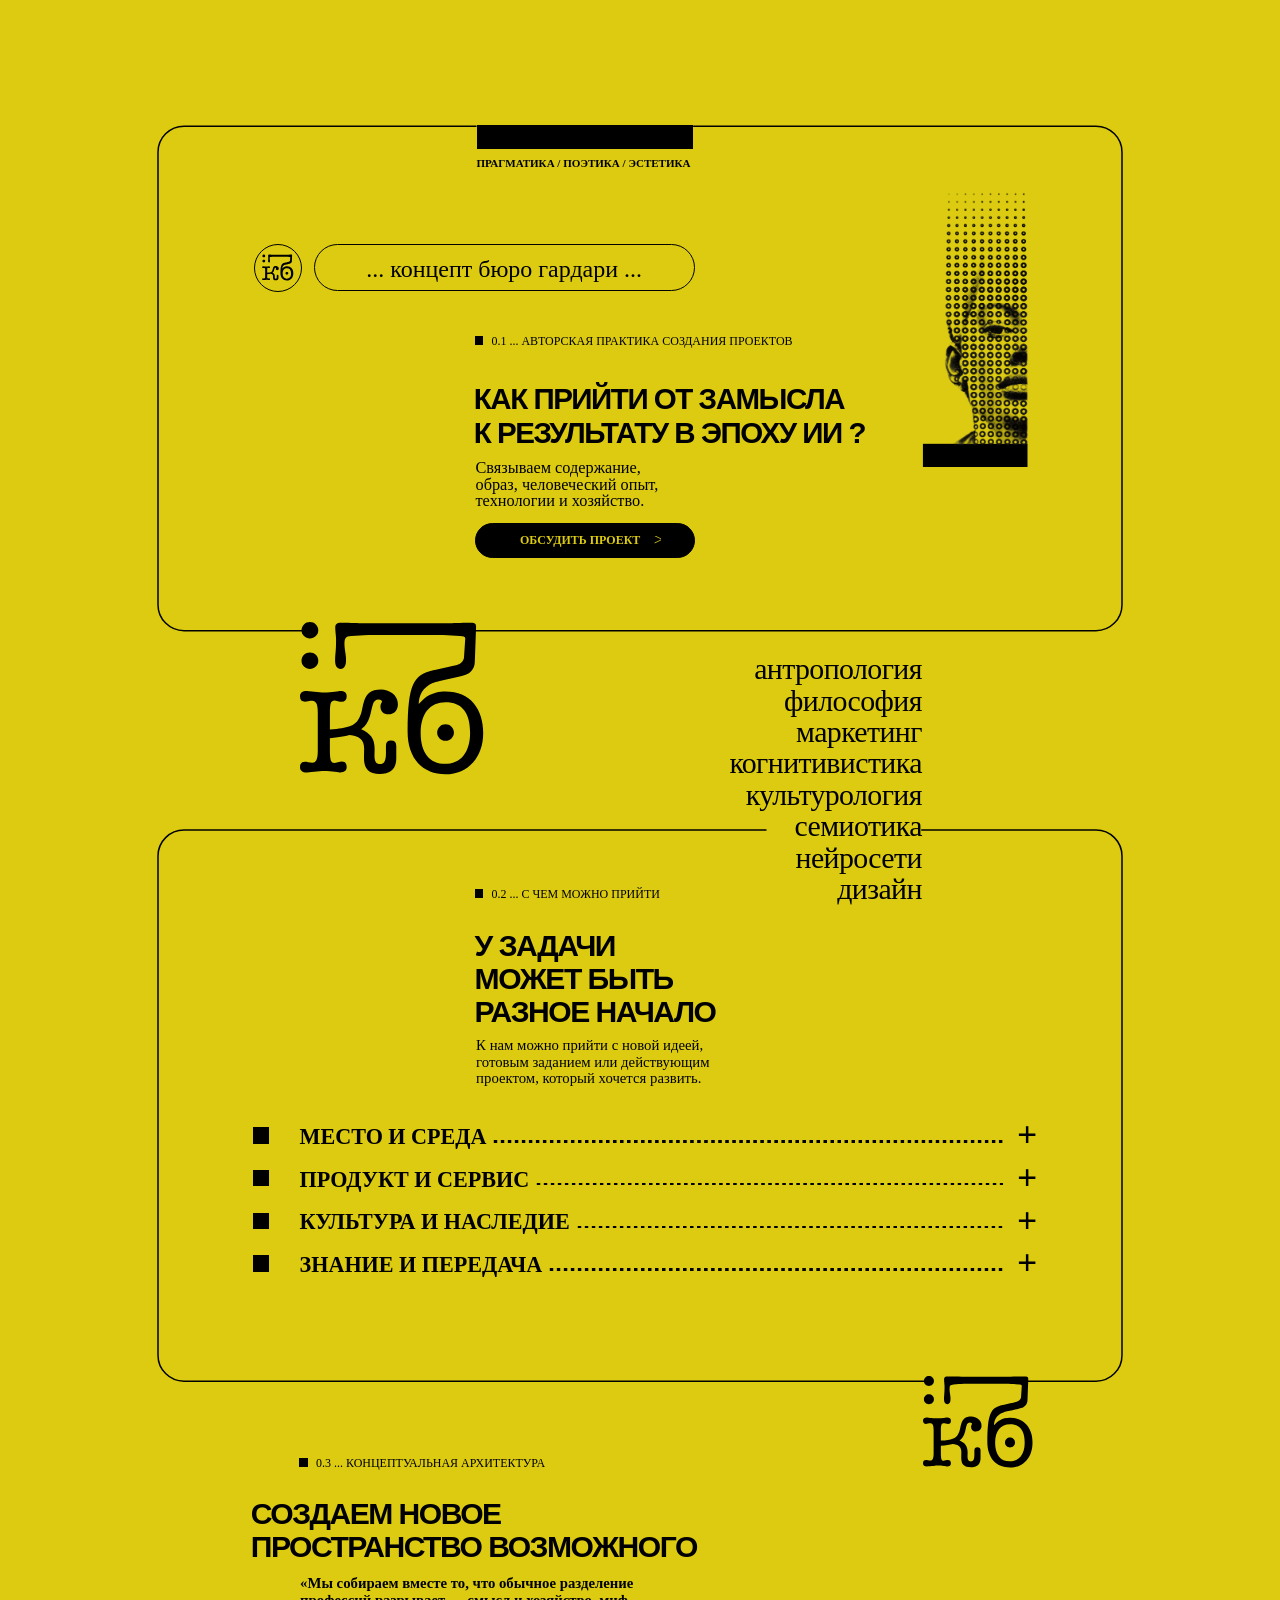
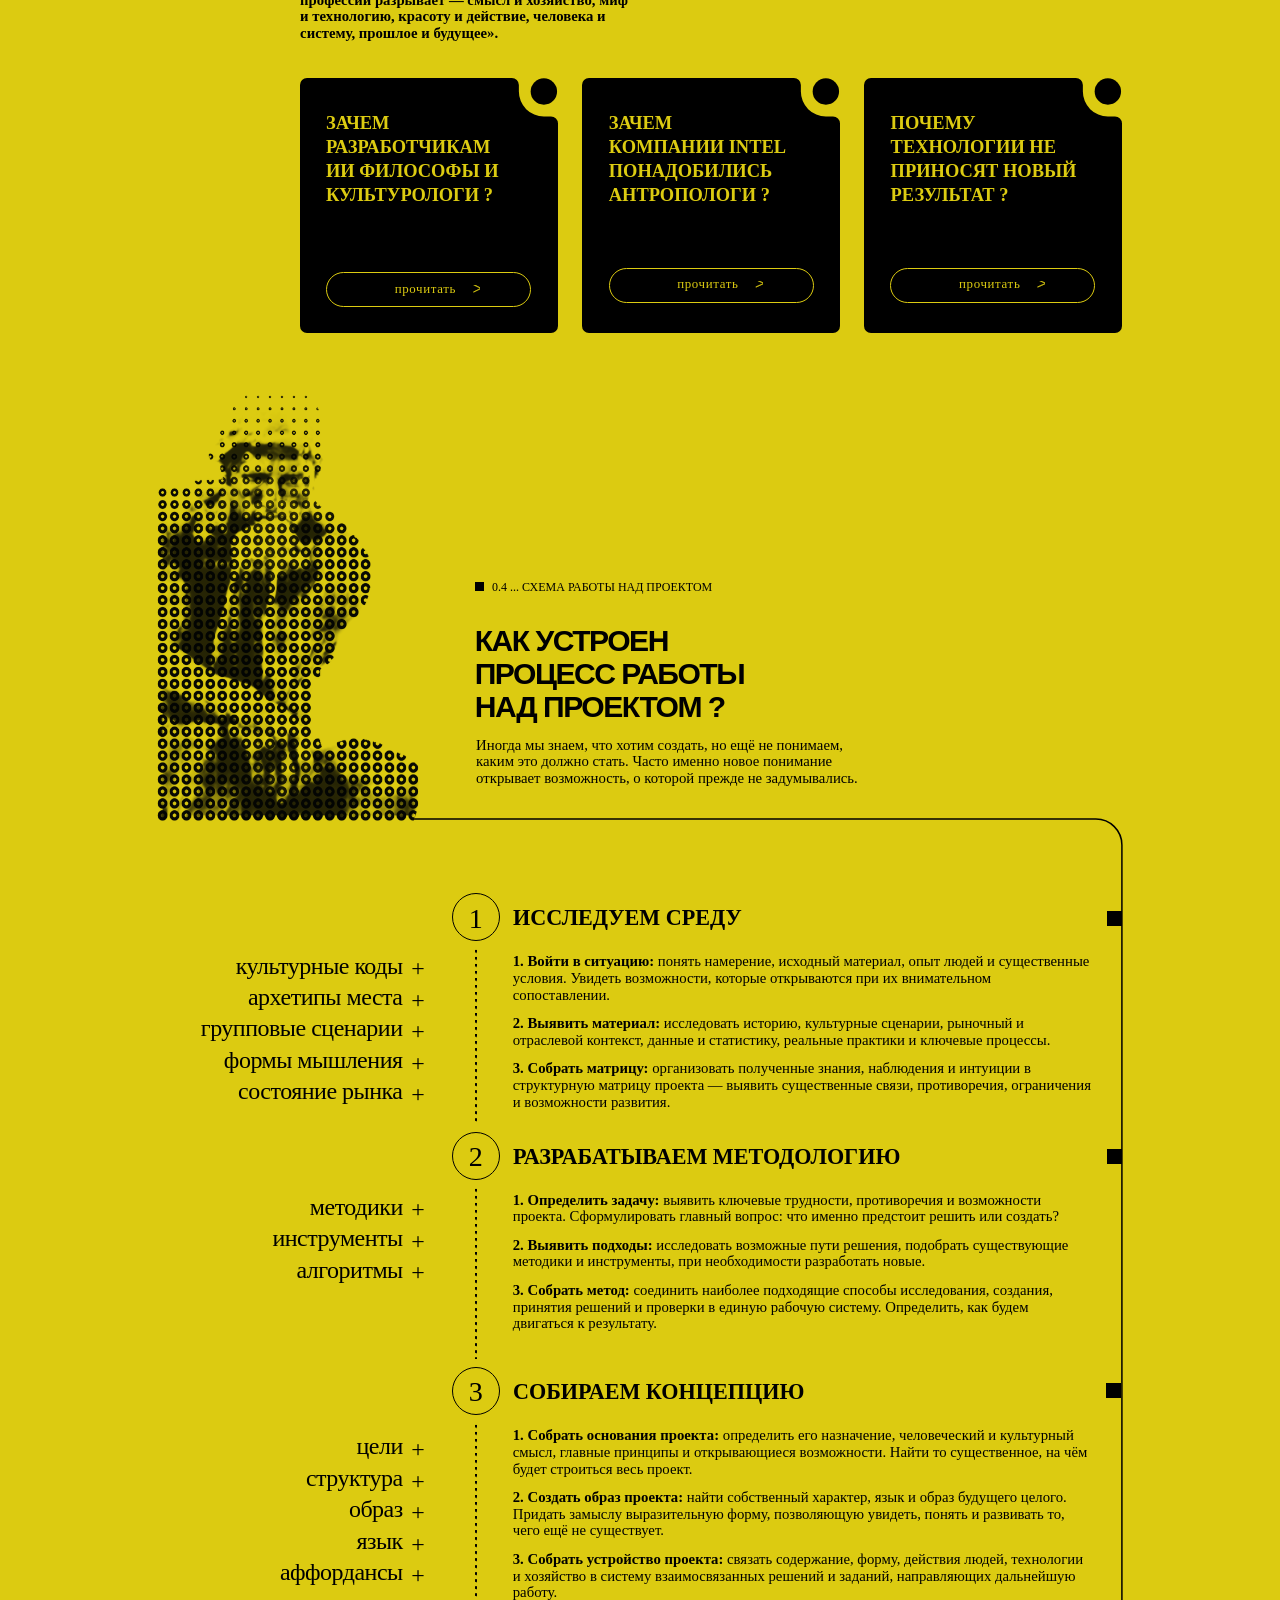
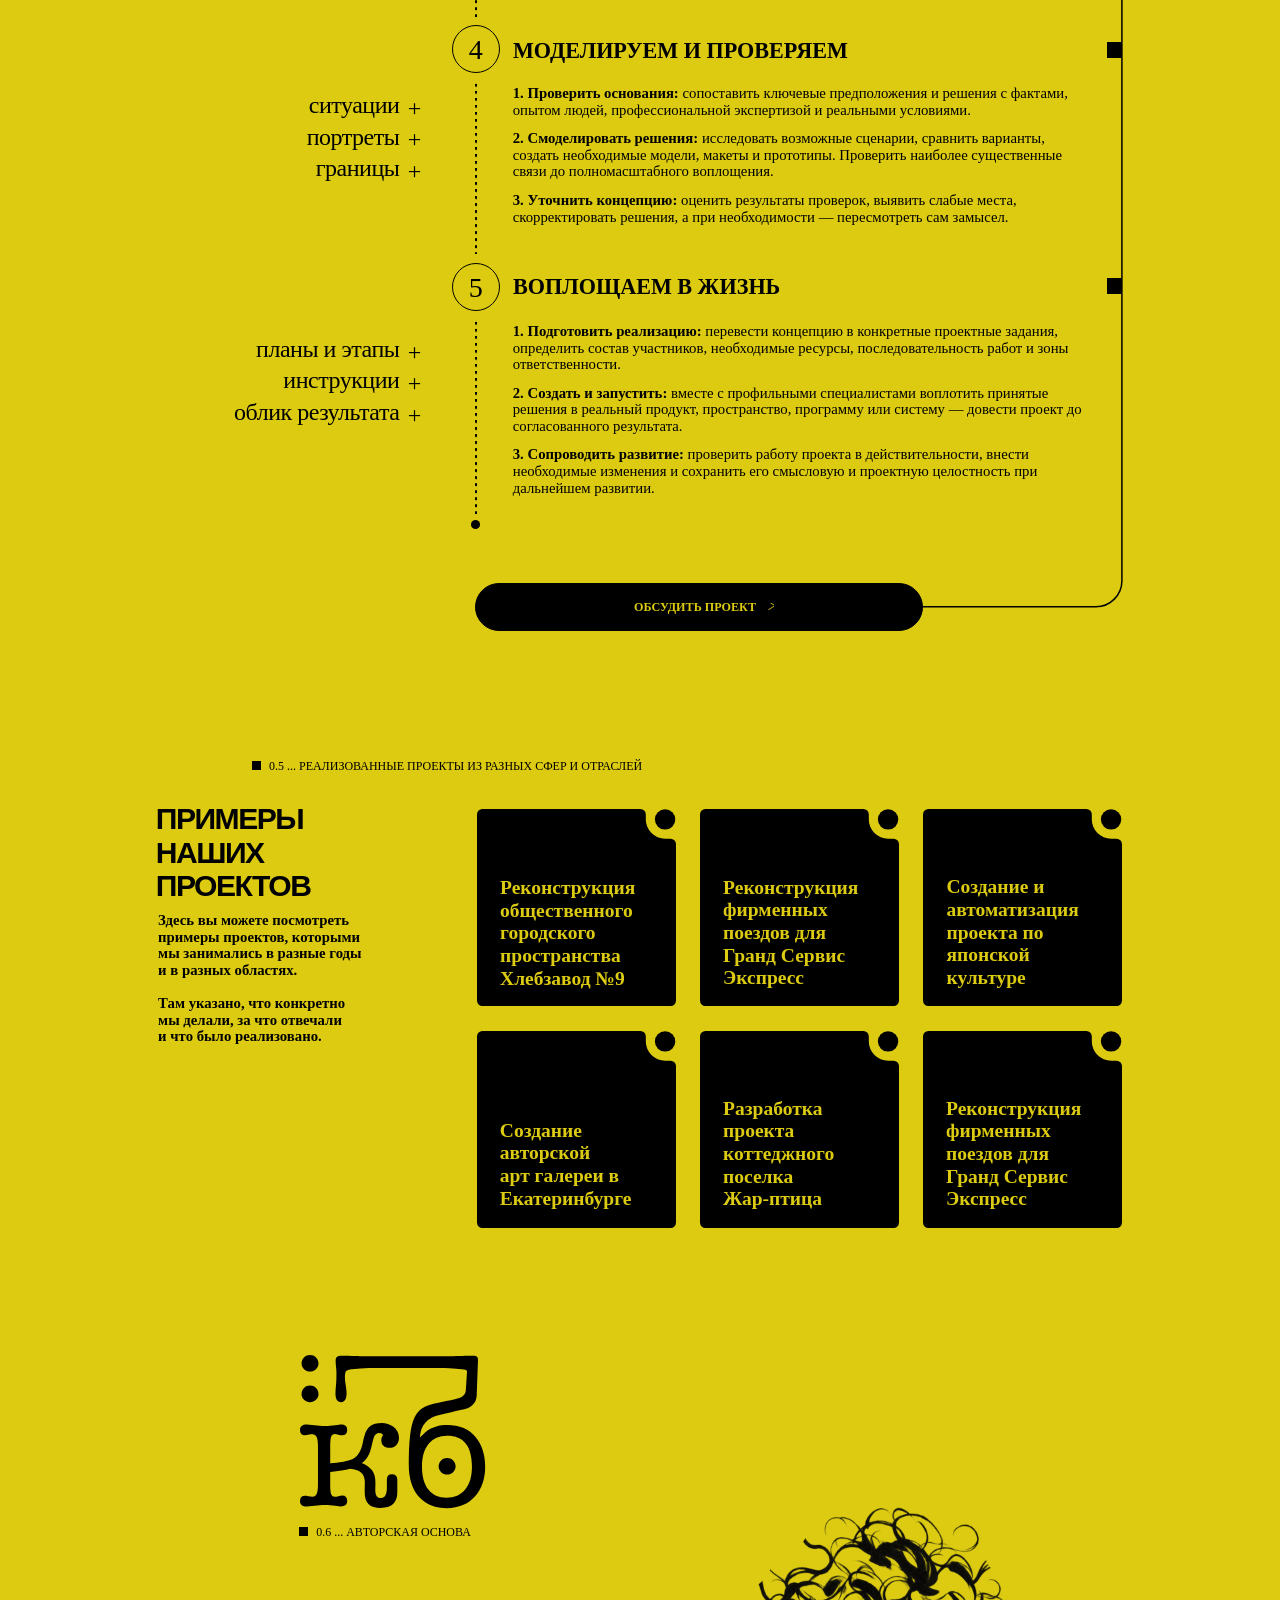
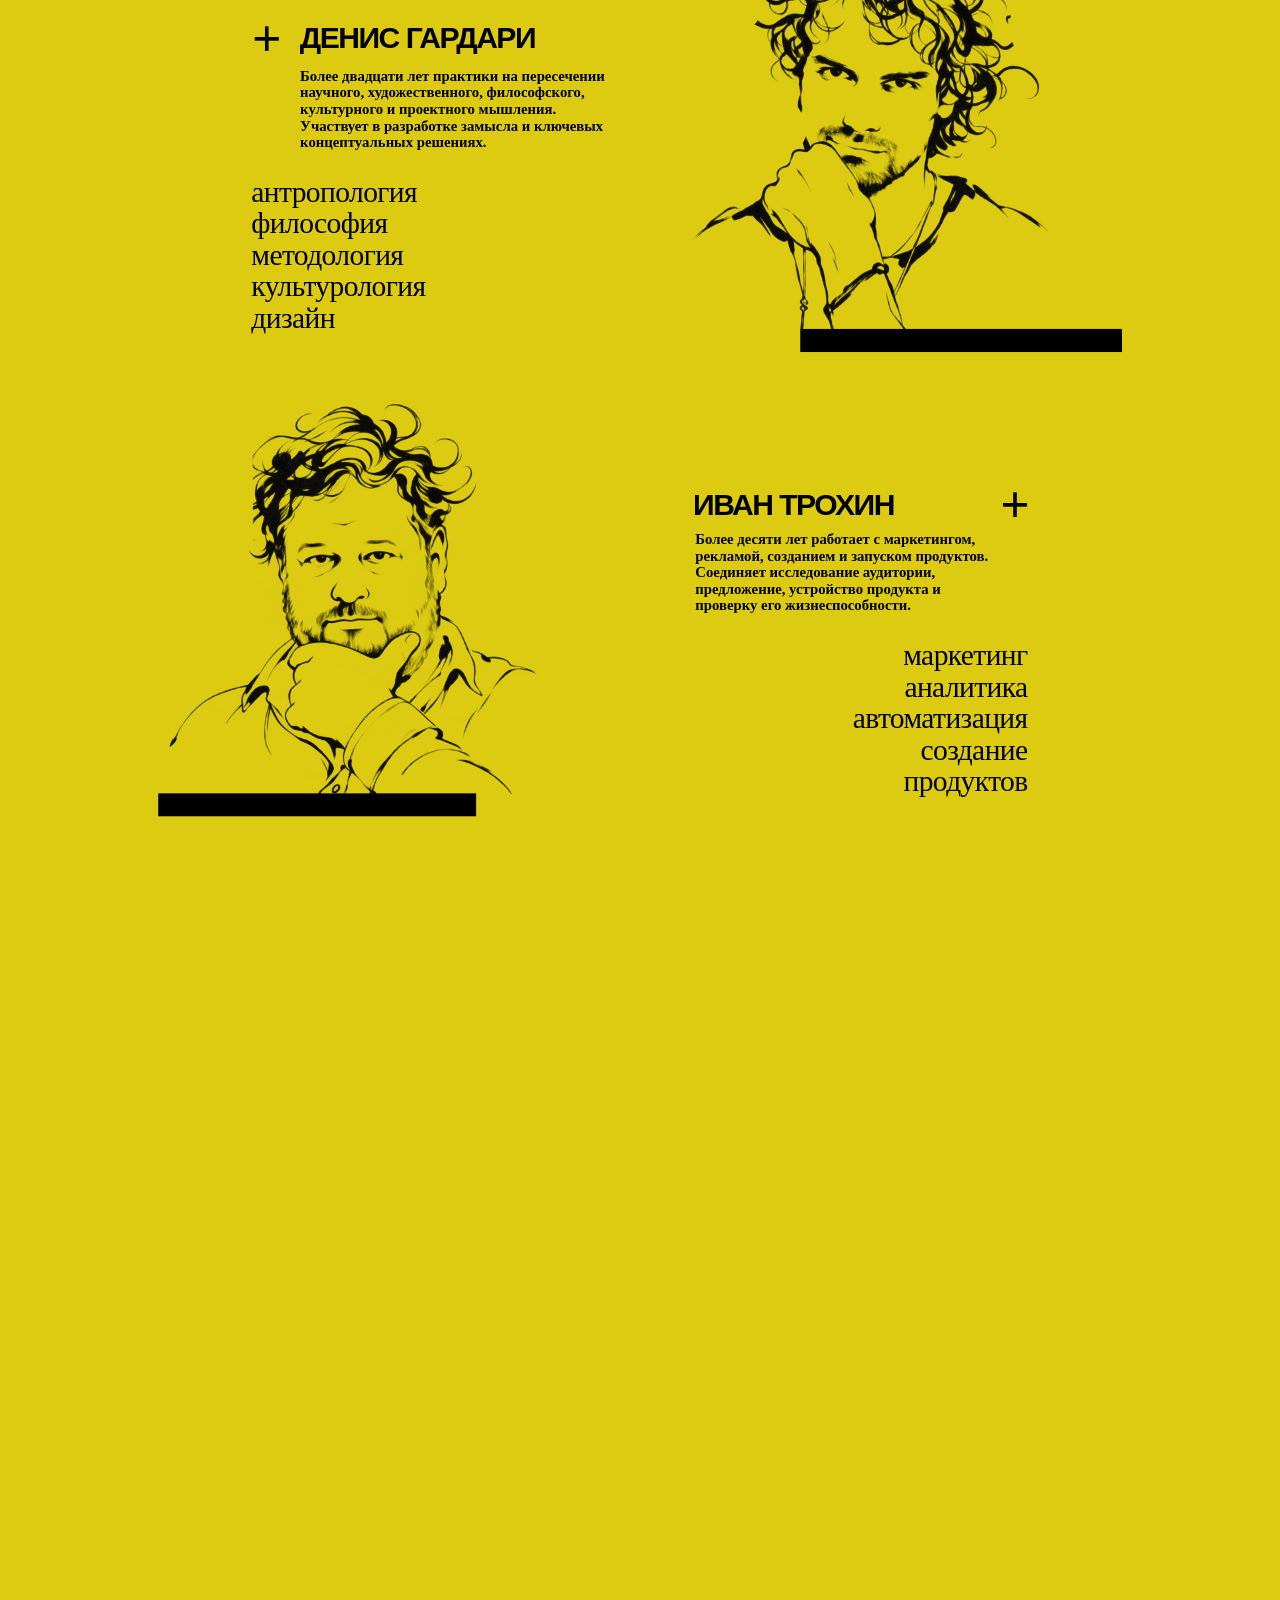
==== commit dde21c41: "export: обновить временную публикацию КБ2 принятой версией" ====
--- a/index.html
+++ b/index.html
@@ -19,26 +19,28 @@
     },true);
   </script>
   <link rel="icon" href="assets/logo.svg?v=d2f1d4c4a04a" type="image/svg+xml">
-  <link rel="stylesheet" href="assets/site.css?v=b95203e7d088">
+  <link rel="stylesheet" href="assets/site.css?v=2b155bd70c45">
   <link rel="stylesheet" href="assets/reference-controls.css?v=b6aff6964155">
   <link rel="stylesheet" href="assets/reference-alignment.css?v=eacb69d4e965">
   <link rel="stylesheet" href="assets/sliders.css?v=cabce1e2a3c0">
   <link rel="stylesheet" href="assets/motion.css?v=759ee782871c">
-  <link rel="stylesheet" href="assets/content-refinements.css?v=a0d18d890c41">
-  <link rel="stylesheet" href="assets/process-motion.css?v=16e11bb428eb">
+  <link rel="stylesheet" href="assets/content-refinements.css?v=4bc7b4dc34a5">
+  <link rel="stylesheet" href="assets/process-motion.css?v=202abd9ec937">
   <link rel="stylesheet" href="assets/ring-reveal.css?v=9a8ff69f4ba5">
   <link rel="stylesheet" href="assets/chapter-motion.css?v=3303d717f99f">
   <link rel="stylesheet" href="assets/legal-footer.css?v=7e7d484778c2">
   <link rel="stylesheet" href="assets/review04-controls.css?v=c03f9bc3840f">
+  <link rel="stylesheet" href="assets/line-weight.css?v=ecd39f29cd2a">
+  <link rel="stylesheet" href="assets/opening-layout.css?v=06ceb80eabd1">
   <link rel="stylesheet" href="assets/editor-overrides.css?v=2e6e0b177b61">
   <script src="content.js?v=75b95e67ec9f" defer></script>
-  <script src="geometry.js?v=d577d06449a5" defer></script>
+  <script src="geometry.js?v=a22f08d64f5a" defer></script>
   <script src="app.js?v=6ffe3b70b583" defer></script>
   <script src="legal.js?v=56a8077650c5" defer></script>
-  <script src="sliders.js?v=db2e52045b29" defer></script>
+  <script src="sliders.js?v=190161bd8d33" defer></script>
   <script src="ring-reveal.js?v=8138c4a61cc2" defer></script>
-  <script src="chapter-motion.js?v=640c5025b5c5" defer></script>
-  <script src="motion.js?v=fa7fbffa95b6" defer></script>
+  <script src="chapter-motion.js?v=2099d897b8ab" defer></script>
+  <script src="motion.js?v=d2d5ed9dcd10" defer></script>
 </head>
 <body>
 <a href="#main" class="skip-link"><span class="type-line" data-kb2-field="prototype:/ui/skipLink" data-kb2-format="text" data-kb2-instance="prototype:/ui/skipLink#1">Перейти к содержанию<i class="baseline-marker" aria-hidden="true"></i></span></a>
@@ -61,11 +63,12 @@
     </div>
     <p class="hero-disciplines"><span class="type-line" data-kb2-field="prototype:/ui/heroDisciplines/0" data-kb2-format="text" data-kb2-instance="prototype:/ui/heroDisciplines/0#1">антропология<i class="baseline-marker" aria-hidden="true"></i></span><br>
 <span class="type-line" data-kb2-field="prototype:/ui/heroDisciplines/1" data-kb2-format="text" data-kb2-instance="prototype:/ui/heroDisciplines/1#1">философия<i class="baseline-marker" aria-hidden="true"></i></span><br>
-<span class="type-line" data-kb2-field="prototype:/ui/heroDisciplines/2" data-kb2-format="text" data-kb2-instance="prototype:/ui/heroDisciplines/2#1">методология<i class="baseline-marker" aria-hidden="true"></i></span><br>
-<span class="type-line" data-kb2-field="prototype:/ui/heroDisciplines/3" data-kb2-format="text" data-kb2-instance="prototype:/ui/heroDisciplines/3#1">культурология<i class="baseline-marker" aria-hidden="true"></i></span><br>
-<span class="type-line" data-kb2-field="prototype:/ui/heroDisciplines/4" data-kb2-format="text" data-kb2-instance="prototype:/ui/heroDisciplines/4#1">семиотика<i class="baseline-marker" aria-hidden="true"></i></span><br>
-<span class="type-line" data-kb2-field="prototype:/ui/heroDisciplines/5" data-kb2-format="text" data-kb2-instance="prototype:/ui/heroDisciplines/5#1">нейросети<i class="baseline-marker" aria-hidden="true"></i></span><br>
-<span class="type-line" data-kb2-field="prototype:/ui/heroDisciplines/6" data-kb2-format="text" data-kb2-instance="prototype:/ui/heroDisciplines/6#1">дизайн<i class="baseline-marker" aria-hidden="true"></i></span></p>
+<span class="type-line" data-kb2-field="prototype:/ui/heroDisciplines/2" data-kb2-format="text" data-kb2-instance="prototype:/ui/heroDisciplines/2#1">маркетинг<i class="baseline-marker" aria-hidden="true"></i></span><br>
+<span class="type-line" data-kb2-field="prototype:/ui/heroDisciplines/3" data-kb2-format="text" data-kb2-instance="prototype:/ui/heroDisciplines/3#1">когнитивистика<i class="baseline-marker" aria-hidden="true"></i></span><br>
+<span class="type-line" data-kb2-field="prototype:/ui/heroDisciplines/4" data-kb2-format="text" data-kb2-instance="prototype:/ui/heroDisciplines/4#1">культурология<i class="baseline-marker" aria-hidden="true"></i></span><br>
+<span class="type-line" data-kb2-field="prototype:/ui/heroDisciplines/5" data-kb2-format="text" data-kb2-instance="prototype:/ui/heroDisciplines/5#1">семиотика<i class="baseline-marker" aria-hidden="true"></i></span><br>
+<span class="type-line" data-kb2-field="prototype:/ui/heroDisciplines/6" data-kb2-format="text" data-kb2-instance="prototype:/ui/heroDisciplines/6#1">нейросети<i class="baseline-marker" aria-hidden="true"></i></span><br>
+<span class="type-line" data-kb2-field="prototype:/ui/heroDisciplines/7" data-kb2-format="text" data-kb2-instance="prototype:/ui/heroDisciplines/7#1">дизайн<i class="baseline-marker" aria-hidden="true"></i></span></p>
   </section>
 
   <section id="situations" class="situations chapter" aria-labelledby="situations-heading" data-address="0.2">
--- a/assets/site.css
+++ b/assets/site.css
@@ -3,7 +3,7 @@
 .page-shell{width:min(964px,calc(100vw - 32px));margin:12px auto 70px;container-type:inline-size;--u:calc(100cqw / 964);font-size:14.762px;line-height:16.608px}
 .chapter{position:relative;width:100%;isolation:isolate;font-size:calc(14.762 * var(--u));line-height:calc(16.608 * var(--u))}.chapter>h1,.chapter>h2{position:absolute;font-family:var(--display);font-weight:900;font-size:calc(30.087 * var(--u));line-height:calc(33.214 * var(--u));letter-spacing:-.05em;text-wrap:nowrap}.section-label{position:absolute;display:flex;align-items:baseline;gap:calc(8 * var(--u));font-size:calc(12 * var(--u));line-height:calc(16 * var(--u));white-space:nowrap}.section-label>.section-marker{display:block;flex:none;width:calc(8.8 * var(--u));height:calc(8.8 * var(--u));background:var(--ink)}
 .framed{position:relative}.frame-skin{position:absolute;inset:0;width:100%;height:100%;overflow:visible;pointer-events:none}.frame-skin path{fill:none;stroke:currentColor;stroke-width:1;stroke-linecap:round;stroke-linejoin:round;vector-effect:non-scaling-stroke}.large-logo{position:absolute;height:auto;pointer-events:none}.brand{position:absolute;display:block}.brand img{width:100%;height:auto}.pill{display:inline-flex;align-items:center;justify-content:center;gap:calc(15 * var(--u,1px));border:1px solid var(--ink);border-radius:999px;background:var(--ink);color:var(--yellow);font-size:calc(12 * var(--u,1px));line-height:1.1;min-height:34px;padding:8px 22px;text-decoration:none}.pill>.pill-arrow{font-family:Arial,sans-serif;font-size:1.6em}.pill:hover{background:var(--yellow);color:var(--ink)}
-.hero{height:calc(684 * var(--u))}.hero-window{position:absolute;inset:0 0 auto;height:calc(505.673 * var(--u))}.top-band{position:absolute;left:calc(318.54 * var(--u));top:calc(.39 * var(--u));width:calc(216.61 * var(--u));height:calc(23.19 * var(--u));background:var(--ink)}.top-formula{position:absolute;left:calc(318.44 * var(--u));top:calc(31.5 * var(--u));font-size:calc(11.05 * var(--u));line-height:1;font-weight:600}.brand-hero{left:calc(95.96 * var(--u));top:calc(118.57 * var(--u));width:calc(440.66 * var(--u));height:calc(48.05 * var(--u))}.hero-figure{position:absolute;left:calc(735.076 * var(--u));top:calc(62.658 * var(--u));width:calc(202.572 * var(--u));height:calc(279.123 * var(--u))}.hero .hero-scene>.section-label{left:calc(316.62 * var(--u));top:calc(208 * var(--u))}.hero h1{left:calc(315.79 * var(--u));top:calc(256.5 * var(--u));font-size:calc(29.522 * var(--u));line-height:calc(33.214 * var(--u));z-index:1}.hero-intro{position:absolute;left:calc(317.51 * var(--u));top:calc(334 * var(--u));font-size:calc(16.314 * var(--u));line-height:calc(16.608 * var(--u))}.hero-contact{position:absolute;left:calc(316.62 * var(--u));top:calc(398.24 * var(--u));width:calc(220.66 * var(--u));height:calc(34.69 * var(--u));min-height:0;padding:0}.hero-logo{left:calc(142.436 * var(--u));top:calc(497.469 * var(--u));width:calc(183.16 * var(--u))}.hero-disciplines{position:absolute;left:calc(536.8 * var(--u));top:calc(536 * var(--u));width:calc(231 * var(--u));text-align:right;font-size:calc(29.87 * var(--u));line-height:calc(31.468 * var(--u));z-index:2}
+.hero{height:calc(705.468314 * var(--u))}.hero-window{position:absolute;inset:0 0 auto;height:calc(505.673 * var(--u))}.top-band{position:absolute;left:calc(318.54 * var(--u));top:calc(.39 * var(--u));width:calc(216.61 * var(--u));height:calc(23.19 * var(--u));background:var(--ink)}.top-formula{position:absolute;left:calc(318.44 * var(--u));top:calc(31.5 * var(--u));font-size:calc(11.05 * var(--u));line-height:1;font-weight:600}.brand-hero{left:calc(95.96 * var(--u));top:calc(118.57 * var(--u));width:calc(440.66 * var(--u));height:calc(48.05 * var(--u))}.hero-figure{position:absolute;left:calc(735.076 * var(--u));top:calc(62.658 * var(--u));width:calc(202.572 * var(--u));height:calc(279.123 * var(--u))}.hero .hero-scene>.section-label{left:calc(316.62 * var(--u));top:calc(208 * var(--u))}.hero h1{left:calc(315.79 * var(--u));top:calc(256.5 * var(--u));font-size:calc(29.522 * var(--u));line-height:calc(33.214 * var(--u));z-index:1}.hero-intro{position:absolute;left:calc(317.51 * var(--u));top:calc(334 * var(--u));font-size:calc(16.314 * var(--u));line-height:calc(16.608 * var(--u))}.hero-contact{position:absolute;left:calc(316.62 * var(--u));top:calc(398.24 * var(--u));width:calc(220.66 * var(--u));height:calc(34.69 * var(--u));min-height:0;padding:0}.hero-logo{left:calc(142.436 * var(--u));top:calc(497.469 * var(--u));width:calc(183.16 * var(--u))}.hero-disciplines{position:absolute;left:calc(536.8 * var(--u));top:calc(536 * var(--u));width:calc(231 * var(--u));text-align:right;font-size:calc(29.87 * var(--u));line-height:calc(31.468 * var(--u));z-index:2}
 .situations{height:calc(620 * var(--u))}.situations-window{position:absolute;inset:0 0 auto;height:calc(551.176 * var(--u))}.situations>.section-label{left:calc(316.62 * var(--u));top:calc(55.82 * var(--u))}.situations>h2{left:calc(316.62 * var(--u));top:calc(98.9 * var(--u))}.situations-intro{position:absolute;left:calc(318.11 * var(--u));top:calc(205.6 * var(--u));line-height:calc(16.608 * var(--u))}.situation-list{position:absolute;left:calc(94.96 * var(--u));top:calc(284 * var(--u));width:calc(775.4 * var(--u))}.situation-list :is(button,.case-summary){display:flex;align-items:center;gap:calc(30.2 * var(--u));width:100%;height:calc(42.75 * var(--u));text-align:left;font-size:calc(22.143 * var(--u));line-height:1.15;font-weight:600;white-space:nowrap}.square{flex:none;display:inline-block;width:calc(15.8 * var(--u));height:calc(15.8 * var(--u));background:var(--ink)}.leader{flex:1;min-width:10px;height:1px;border-bottom:calc(2 * var(--u)) dotted var(--ink);align-self:center;margin-top:.5em}.situation-list .leader{margin-left:calc(-24 * var(--u))}.situations-logo{left:calc(764.618 * var(--u));top:calc(545.944 * var(--u));width:calc(110.41 * var(--u))}
 .bureau{height:calc(521.73 * var(--u))}.bureau>.section-label{left:calc(141.2 * var(--u));top:calc(4.6 * var(--u))}.bureau>h2{left:calc(92.8 * var(--u));top:calc(47 * var(--u))}.bureau>blockquote{position:absolute;left:calc(142.1 * var(--u));top:calc(124 * var(--u));font-weight:600;line-height:calc(16.608 * var(--u))}.precedent-grid{position:absolute;left:calc(141.504 * var(--u));top:calc(227.244 * var(--u));right:0;display:grid;grid-template-columns:repeat(3,minmax(0,1fr));gap:calc(24.17 * var(--u))}.notch-card{position:relative;isolation:isolate}.notch-skin{position:absolute;inset:0;width:100%;height:100%;z-index:-1}.precedent-card{height:calc(255.753 * var(--u));color:var(--yellow);padding:calc(32 * var(--u)) calc(26.4 * var(--u)) 0}.precedent-card h3{font-size:calc(18.452 * var(--u));line-height:calc(23.985 * var(--u));font-weight:600}.outline-pill{position:absolute;left:calc(27 * var(--u));right:calc(27 * var(--u));bottom:calc(26.5 * var(--u));height:calc(34.7 * var(--u));min-height:0;border-color:var(--yellow);background:transparent;color:var(--yellow);padding:0;font-size:calc(12.917 * var(--u));gap:calc(8 * var(--u))}.outline-pill:hover{background:var(--yellow);color:var(--ink)}
 .practice{height:calc(1920.27 * var(--u))}.process-figure{position:absolute;left:calc(-14.662 * var(--u));top:0;width:calc(289.577 * var(--u));height:calc(461.287 * var(--u))}.practice>.section-label{left:calc(316.75 * var(--u));top:calc(207.09 * var(--u))}.practice>h2{left:calc(316.75 * var(--u));top:calc(252 * var(--u))}.practice-intro{position:absolute;left:calc(318.11 * var(--u));top:calc(363.9 * var(--u));line-height:calc(16.608 * var(--u))}.process-outline{position:absolute;left:calc(255.09 * var(--u));right:0;top:calc(447.26 * var(--u));height:calc(1338.72 * var(--u));border-top:1px solid;border-right:1px solid}.process-outline:after{content:"";position:absolute;bottom:0;right:0;width:calc(199.38 * var(--u));border-bottom:1px solid}.process-timeline{position:absolute;top:calc(521.2 * var(--u));width:100%}.process-timeline:before{content:"";position:absolute;left:calc(317.58 * var(--u));top:calc(48.05 * var(--u));height:calc(1150 * var(--u));border-left:2px dotted}.process-timeline:after{content:"";position:absolute;left:calc(313.8 * var(--u));top:calc(1198 * var(--u));width:calc(7.5 * var(--u));height:calc(7.5 * var(--u));border-radius:50%;background:var(--ink)}.process-row{position:relative;height:calc(235.5 * var(--u))}.process-main{position:absolute;left:calc(293.56 * var(--u));right:calc(30 * var(--u));top:0}.process-heading{display:flex;align-items:center;gap:calc(13.4 * var(--u));text-align:left;white-space:nowrap}.step-number{display:flex;align-items:center;justify-content:center;flex:none;border:1px solid;border-radius:50%;width:calc(48.05 * var(--u));height:calc(48.05 * var(--u));font-size:calc(28.6 * var(--u));line-height:1;background:var(--yellow)}.process-heading .process-title{font-size:calc(22.143 * var(--u));line-height:calc(27 * var(--u));font-weight:600}.process-heading:hover .process-title{text-decoration:underline;text-underline-offset:4px}.process-first-intro{margin:calc(9.8 * var(--u)) 0 0 calc(61.2 * var(--u));line-height:calc(16.608 * var(--u))}.process-terms{position:absolute;top:calc(73 * var(--u));left:0;width:calc(269 * var(--u));text-align:right;display:flex;flex-direction:column;align-items:stretch}.process-terms :is(button,summary){display:block;white-space:nowrap;text-align:right;font-size:calc(23.987 * var(--u));line-height:calc(31.47 * var(--u))}.process-terms :is(button,summary)>.term-plus{display:inline-block;width:calc(18 * var(--u));margin-left:calc(4 * var(--u))}.process-terms :is(button,summary):hover{text-decoration:underline;text-underline-offset:3px}.process-end{position:absolute;right:0;top:calc(18 * var(--u));width:calc(15 * var(--u));height:calc(15 * var(--u));background:var(--ink)}.process-contact{position:absolute;left:calc(316.66 * var(--u));top:calc(1762.08 * var(--u));width:calc(447.96 * var(--u));height:calc(48.16 * var(--u));min-height:0;padding:0}
--- a/assets/content-refinements.css
+++ b/assets/content-refinements.css
@@ -1,4 +1,27 @@
+/* Structural targets and the agent's entry focus do not draw an extra frame.
+   Interactive controls and the skip link retain their visible focus styles. */
+.page-shell[tabindex="-1"]:focus,
+.page-shell :is(section.chapter, footer.chapter, article[id], h1[id], h2[id], details.faq-item[id])[tabindex="-1"]:not([contenteditable]):focus,
+.agent-dialog[tabindex="-1"]:focus {
+  outline: none;
+}
+
 /* Display faces use capitals; serif copy and its weights remain authored. */
+.hero-disciplines { white-space: nowrap; }
+@media (min-width: 761px) {
+  /* Keep the original right edge (964 - 532.84 - 231), allowing a longer word. */
+  .hero-disciplines {
+    top: calc(526 * var(--u));
+    left: auto;
+    right: calc(200.16 * var(--u));
+    width: max-content;
+  }
+}
+@media (max-width: 360px) {
+  /* Leave a small gap beside the longer science label on the narrow phone. */
+  .hero-logo { left: 22px; }
+}
+
 .hero h1,
 .chapter > h1,
 .chapter > h2,
--- a/assets/process-motion.css
+++ b/assets/process-motion.css
@@ -1,17 +1,173 @@
-/* Stage bodies move inside their existing padding; no pinned scene or type changes. */
+/* KB1 situations donor: native independent sticky headers and bodies.
+   The authored five-stage content stays in DOM and normal flow on narrow/static views. */
 #practice .step-details[data-step-scroll-managed] > .slider-reveal > .step-content {
-  transform: translate3d(0, var(--step-scroll-offset, 0px), 0);
-  transform-origin: top left;
+  transform: none;
 }
-
+@media screen and (min-width:1025px) and (prefers-reduced-motion:no-preference) {
+  /* Original direct-child context nodes share the native timeline grid area.
+     Their layout-time margins preserve the authored initial geometry. */
+  #practice[data-process-stack-mode="stack"][data-process-context-native="true"] {
+    display: grid;
+    grid-template-columns: minmax(0, 1fr);
+    grid-template-rows: max-content;
+    grid-auto-rows: max-content;
+    align-content: start;
+  }
+  #practice[data-process-stack-mode="stack"][data-process-context-native="true"] > .process-timeline {
+    grid-area: 1 / 1;
+    align-self: start;
+  }
+  #practice[data-process-stack-mode="stack"][data-process-context-native="true"] > h2,
+  #practice[data-process-stack-mode="stack"][data-process-context-native="true"] > .practice-intro,
+  #practice[data-process-stack-mode="stack"][data-process-context-native="true"] > .process-figure,
+  #practice[data-process-stack-mode="stack"][data-process-context-native="true"] > .kb-ring-overlay,
+  #practice[data-process-stack-mode="stack"][data-process-context-native="true"] > .process-context-skin {
+    position: sticky;
+    grid-area: 1 / 1;
+    align-self: start;
+    justify-self: start;
+    left: auto;
+    right: auto;
+    translate: none;
+    margin-right: 0;
+  }
+  #practice[data-process-stack-mode="stack"][data-process-context-native="true"] > h2 {
+    top: var(--process-context-heading-pin-top);
+    width: var(--process-context-heading-width);
+    height: var(--process-context-heading-height);
+    margin-top: calc(var(--process-context-heading-normal-top) - var(--process-context-padding-top));
+    margin-left: var(--process-context-heading-normal-left);
+    margin-bottom: var(--process-context-heading-reserve);
+    z-index: 10;
+  }
+  #practice[data-process-stack-mode="stack"][data-process-context-native="true"] > .practice-intro {
+    top: var(--process-context-intro-pin-top);
+    width: var(--process-context-intro-width);
+    height: var(--process-context-intro-height);
+    margin-top: calc(var(--process-context-intro-normal-top) - var(--process-context-padding-top));
+    margin-left: var(--process-context-intro-normal-left);
+    margin-bottom: var(--process-context-intro-reserve);
+    z-index: 10;
+  }
+  #practice[data-process-stack-mode="stack"][data-process-context-native="true"] > .process-figure,
+  #practice[data-process-stack-mode="stack"][data-process-context-native="true"] > .kb-ring-overlay {
+    top: var(--process-context-figure-pin-top);
+    width: var(--process-context-figure-width);
+    height: var(--process-context-figure-height);
+    margin-top: calc(var(--process-context-figure-normal-top) - var(--process-context-padding-top));
+    margin-left: var(--process-context-figure-normal-left);
+    margin-bottom: var(--process-context-figure-reserve);
+    z-index: 8;
+  }
+  #practice[data-process-stack-mode="stack"][data-process-context-native="true"] > .kb-ring-overlay {
+    position: sticky !important;
+    top: var(--process-context-figure-pin-top) !important;
+    left: auto !important;
+    width: var(--process-context-figure-width) !important;
+    height: var(--process-context-figure-height) !important;
+    z-index: 9;
+  }
+  #practice > .process-context-skin { display: none; }
+  #practice[data-process-stack-mode="stack"][data-process-context-native="true"] > .process-context-skin {
+    display: block;
+    top: var(--process-context-skin-pin-top);
+    width: var(--process-context-skin-width);
+    height: var(--process-context-skin-height);
+    margin-top: calc(var(--process-context-skin-normal-top) - var(--process-context-padding-top));
+    margin-left: 0;
+    margin-bottom: var(--process-context-skin-reserve);
+    padding: 0;
+    border: 0;
+    background: var(--yellow);
+    box-shadow: 1px 0 0 var(--yellow);
+    pointer-events: none;
+    overflow: visible;
+    z-index: 6;
+  }
+  #practice[data-process-stack-mode="stack"][data-process-context-native="true"] > .section-label { z-index: 11; }
+  #practice[data-process-stack-mode="stack"] .process-timeline {
+    display: grid;
+    grid-template-columns: calc(269 * var(--u)) minmax(0, 1fr);
+    column-gap: calc(24.56 * var(--u));
+    align-items: start;
+    padding-bottom: 12px;
+  }
+  #practice[data-process-stack-mode="stack"][data-process-stack-end-packed="true"] .process-timeline:after {
+    visibility: hidden;
+  }
+  #practice[data-process-stack-mode="stack"] .process-row,
+  #practice[data-process-stack-mode="stack"] .process-main,
+  #practice[data-process-stack-mode="stack"] .step-details { display: contents; }
+  #practice[data-process-stack-mode="stack"] .step-details::details-content { display: contents; }
+  #practice[data-process-stack-mode="stack"] .process-row:before,
+  #practice[data-process-stack-mode="stack"] .process-end { display: none; }
+  #practice[data-process-stack-mode="stack"] .step-details > summary {
+    grid-column: 2;
+    grid-row: var(--process-stack-header-row);
+    position: sticky;
+    top: var(--process-stack-header-top);
+    min-height: var(--process-stack-header-height);
+    margin-bottom: var(--process-stack-gap);
+    margin-right: calc(30 * var(--u));
+    background: var(--yellow);
+    z-index: calc(20 + var(--process-stack-index));
+    isolation: isolate;
+  }
+  #practice[data-process-stack-mode="stack"] .step-details > summary:after {
+    content: "";
+    position: absolute;
+    right: calc(-30 * var(--u));
+    top: calc(17.45 * var(--u));
+    width: calc(15.1174 * var(--u));
+    height: calc(15.555 * var(--u));
+    background: var(--ink);
+  }
+  #practice[data-process-stack-mode="stack"] .step-details > .slider-reveal {
+    grid-column: 2;
+    grid-row: var(--process-stack-body-row);
+    position: sticky;
+    top: var(--process-stack-body-top);
+    min-height: var(--process-stack-body-height);
+    margin-right: calc(30 * var(--u));
+    background: var(--yellow);
+    z-index: calc(2 + var(--process-stack-index));
+    overflow: hidden;
+  }
+  #practice[data-process-stack-mode="stack"] .step-details:not([open]) > .slider-reveal { display: none; }
+  #practice[data-process-stack-mode="stack"] .step-details > .slider-reveal:before {
+    content: "";
+    position: absolute;
+    left: var(--process-stack-dot-left);
+    top: var(--process-stack-dot-top);
+    bottom: 0;
+    width: var(--process-stack-dot-width);
+    background-image: var(--process-stack-dot-image);
+    background-size: var(--process-stack-dot-size);
+    background-repeat: repeat-y;
+    pointer-events: none;
+  }
+  /* Both columns are cut against one viewport band, including the approach
+     of the next header before it reaches its final sticky position. */
+  #practice[data-process-stack-mode="stack"] .step-details > .slider-reveal,
+  #practice[data-process-stack-mode="stack"] .process-terms {
+    clip-path: inset(var(--process-stack-clip-top, 0px) 0 var(--process-stack-clip-bottom, 0px) 0) !important;
+  }
+  #practice[data-process-stack-mode="stack"] [data-process-stack-clip="hidden"] {
+    visibility: hidden;
+    pointer-events: none;
+  }
+  #practice[data-process-stack-mode="stack"] .process-terms {
+    grid-column: 1;
+    grid-row: var(--process-stack-body-row);
+    position: sticky;
+    top: var(--process-stack-terms-top);
+    margin-top: var(--process-stack-terms-offset) !important;
+    min-height: calc(var(--process-stack-body-height) - var(--process-stack-terms-offset));
+    background: var(--yellow);
+    z-index: calc(2 + var(--process-stack-index));
+    align-self: start;
+  }
+}
 html.kb-editor-editing #practice .step-content,
 html.vmg-editor-editing #practice .step-content,
-body.kb-editor-editing #practice .step-content {
-  transform: none !important;
-}
-
-@media (prefers-reduced-motion: reduce) {
-  #practice .step-details[data-step-scroll-managed] > .slider-reveal > .step-content {
-    transform: none !important;
-  }
-}
+body.kb-editor-editing #practice .step-content { transform: none !important; }
--- a/assets/line-weight.css
+++ b/assets/line-weight.css
@@ -0,0 +1,37 @@
+/* Accepted KB2 contours and dotted guides, 2026-11-14. */
+:root { --kb-line-width: 1.5px; }
+.frame-skin path, .process-outline path { stroke-width: var(--kb-line-width); }
+.pill, .step-number, .detail-dialog, .contact-dialog, .contact-dialog textarea,
+.agent-input, .legal-dialog, .brand-orb, .brand-capsule { border-width: var(--kb-line-width); }
+/* Keep the authentic brand artwork at its previous size inside the heavier ring. */
+.brand-orb img {
+  width: calc(100% + 1px); height: calc(100% + 1px); max-width: none;
+  margin: -.5px;
+}
+/* Reduce dot diameters by 25%; retain their period, axes and vertical phase. */
+.situation-list .case-summary > .leader,
+.faq-list .faq-item > summary > .leader {
+  height: calc(2.615625 * var(--u));
+  background-image: radial-gradient(ellipse calc(1.28705625 * var(--u)) calc(1.3078125 * var(--u)) at center, var(--ink) 94%, transparent 100%);
+  background-size: calc(7.03022 * var(--u)) calc(2.615625 * var(--u));
+}
+@media (min-width: 761px) {
+  .process-row:before {
+    left: calc(316.5746875 * var(--u)); width: calc(2.615625 * var(--u));
+    background-image: radial-gradient(ellipse calc(1.3078125 * var(--u)) calc(1.28705625 * var(--u)) at center calc(1.716075 * var(--u)), var(--ink) 94%, transparent 100%);
+    background-size: calc(2.615625 * var(--u)) calc(7.03022 * var(--u));
+  }
+}
+@media (max-width: 760px) {
+  .situation-list .case-summary > .leader,
+  .faq-list .faq-item > summary > .leader {
+    height: 2.615625px;
+    background-image: radial-gradient(ellipse 1.28705625px 1.3078125px at center, var(--ink) 94%, transparent 100%);
+    background-size: 7.03022px 2.615625px;
+  }
+  .process-timeline:before {
+    left: 18.8546875px; width: 2.615625px;
+    background-image: radial-gradient(ellipse 1.3078125px 1.28705625px at center 1.716075px, var(--ink) 94%, transparent 100%);
+    background-size: 2.615625px 7.03022px;
+  }
+}
--- a/assets/opening-layout.css
+++ b/assets/opening-layout.css
@@ -0,0 +1,44 @@
+/* Relationships in the supplementary windows: nearby copy and separate groups. */
+.contact-dialog,
+.detail-dialog {
+  --dialog-near: 8px;
+  --dialog-group: 28px;
+  --dialog-paragraph: 16px;
+}
+
+.contact-dialog h2,
+.detail-dialog h2 { margin: 0 0 var(--dialog-near); }
+
+.contact-dialog label {
+  margin: var(--dialog-group) 0 var(--dialog-near);
+}
+.contact-dialog textarea { display: block; }
+.contact-dialog .contact-actions {
+  margin: var(--dialog-group) 0 20px;
+}
+#contact-dialog :is(.contact-actions, .telegram-actions) {
+  grid-auto-rows: 1fr;
+}
+.contact-dialog .message-error:not([hidden]) {
+  margin-top: var(--dialog-near);
+}
+.contact-dialog #telegram-ready:not([hidden]) {
+  margin: var(--dialog-group) 0 var(--dialog-near);
+}
+
+.detail-dialog .detail-kind {
+  margin: 0 0 var(--dialog-group);
+}
+.detail-dialog :is(h3, h4) {
+  margin: var(--dialog-group) 0 var(--dialog-near);
+}
+.detail-dialog p + p { margin-top: var(--dialog-paragraph); }
+.detail-dialog .dialog-model-note,
+.detail-dialog .precedent-sources {
+  margin: var(--dialog-group) 0 0 !important;
+}
+.detail-dialog #detail-body > :first-child { margin-top: 0; }
+
+/* These are generated disclosure contents, separate from the Affinity headings. */
+.slider-content :is(h3, h4) { margin-bottom: 8px; }
+.slider-content > .slider-columns { margin-top: 24px; }
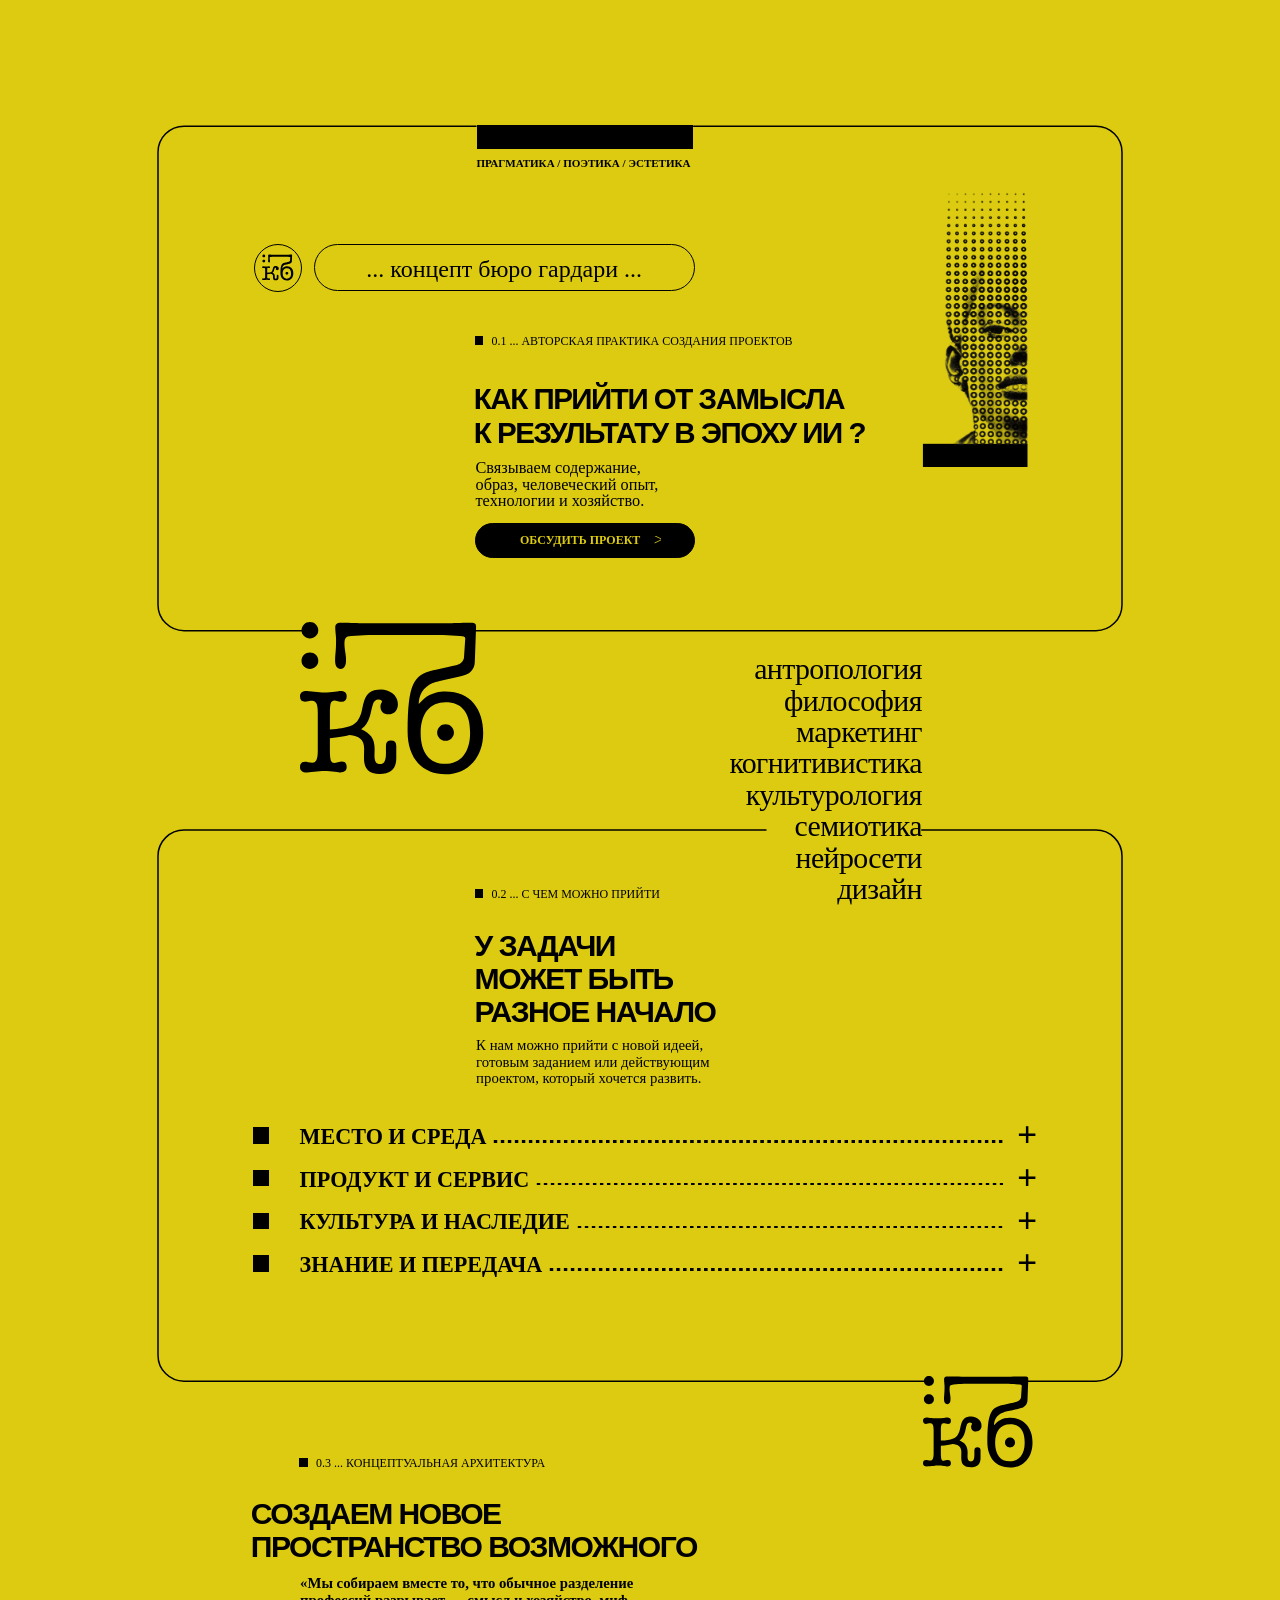
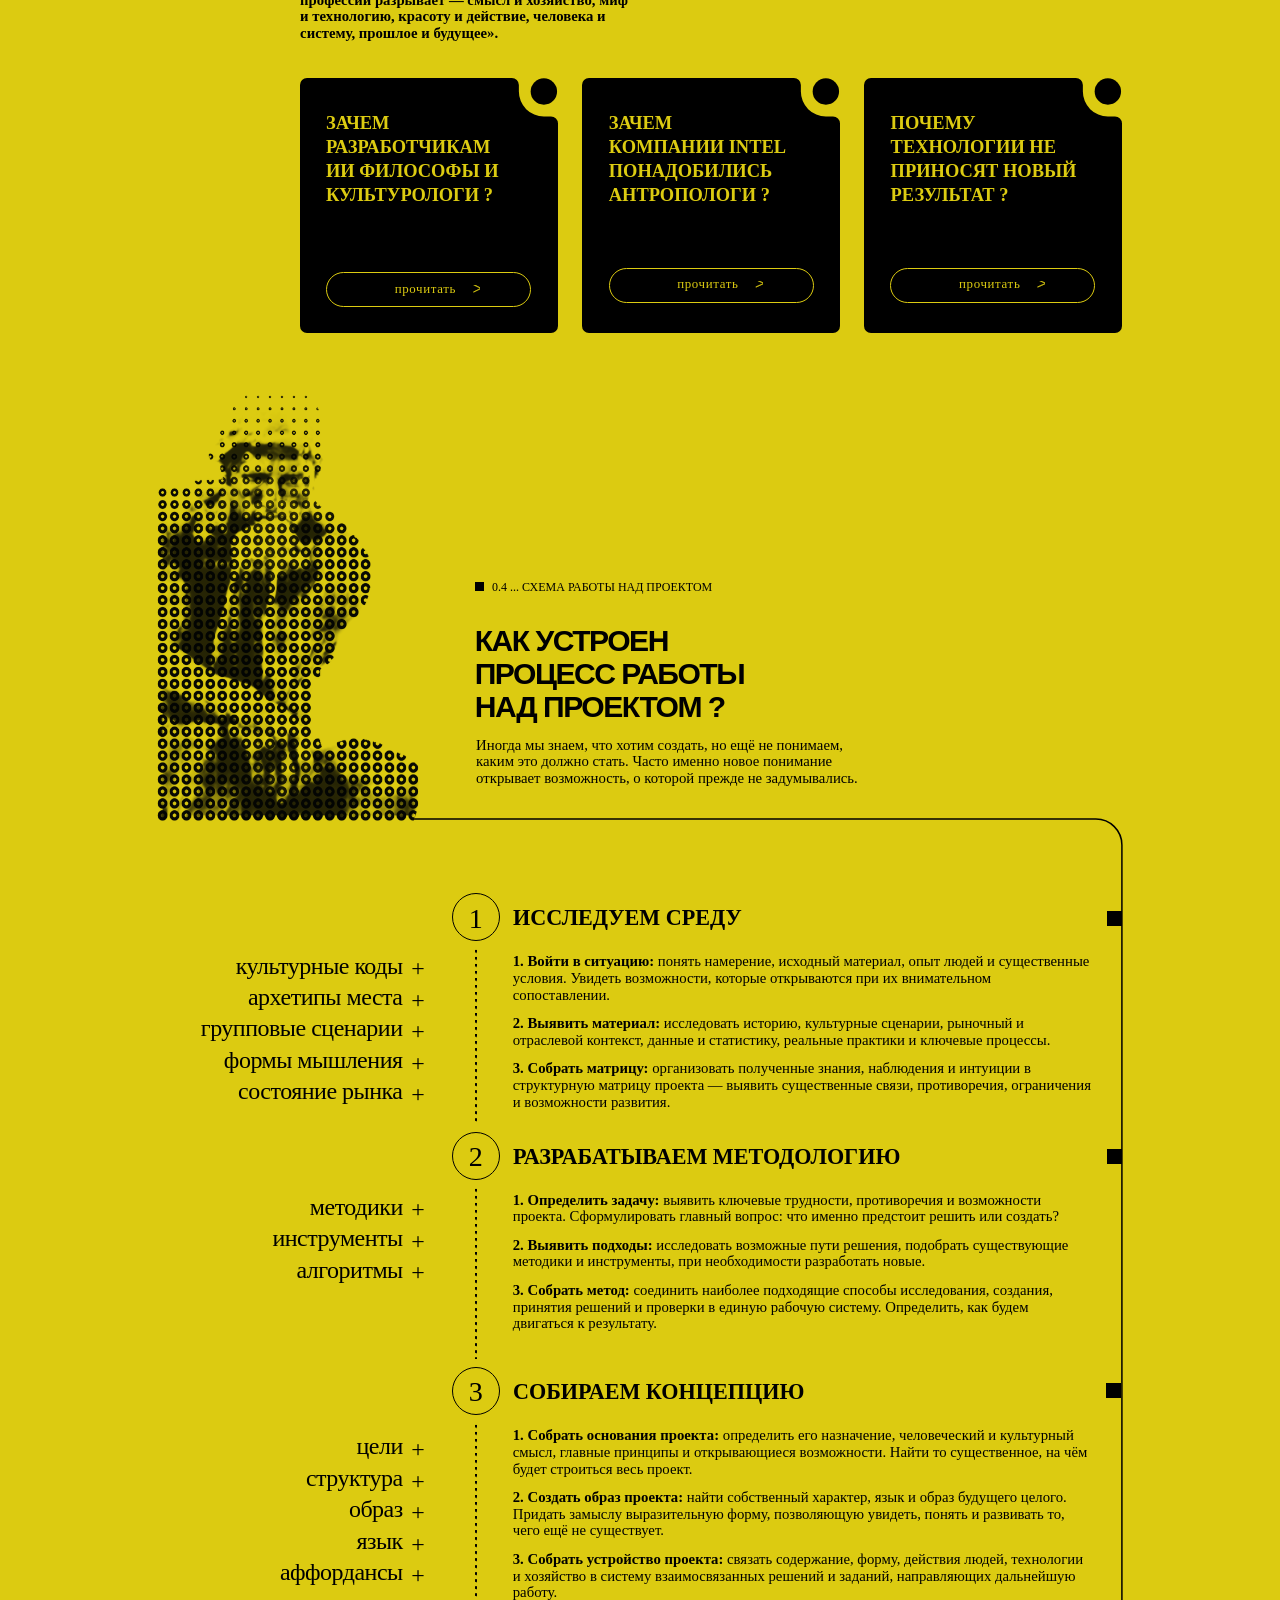
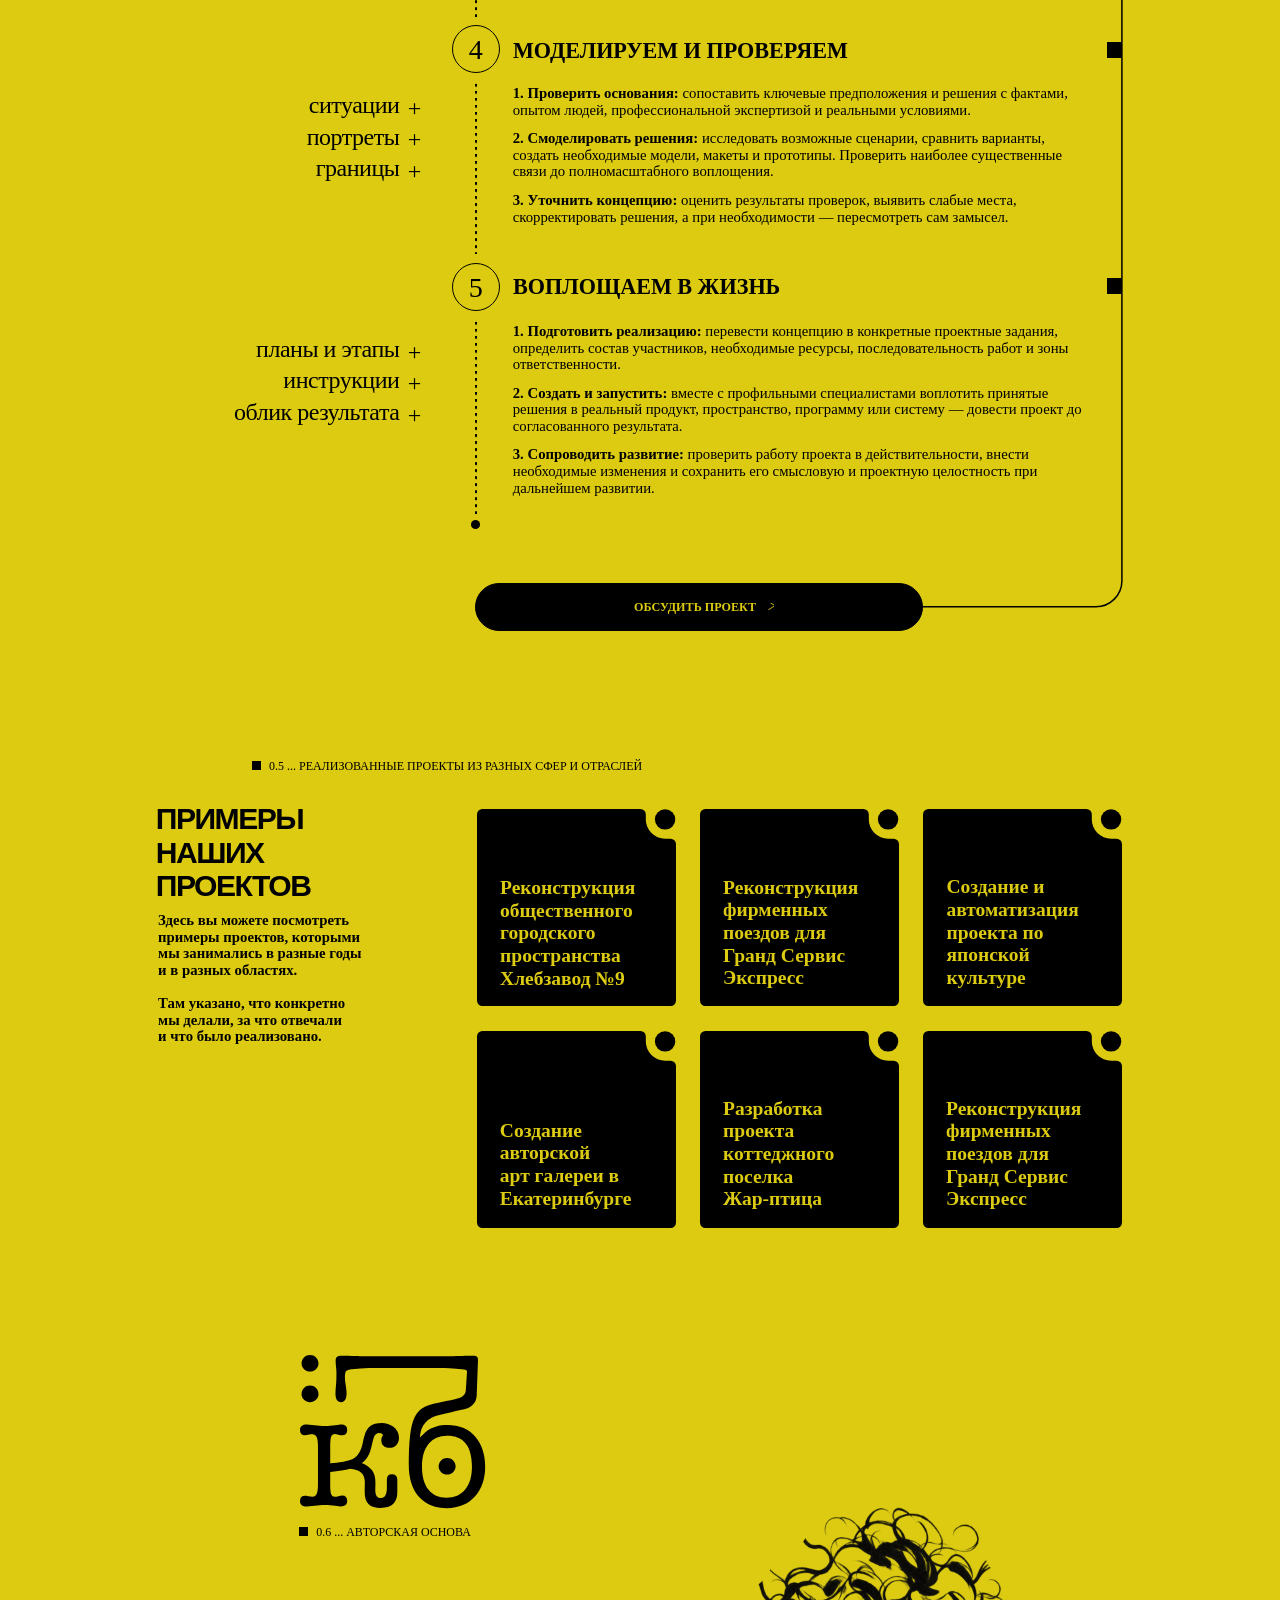
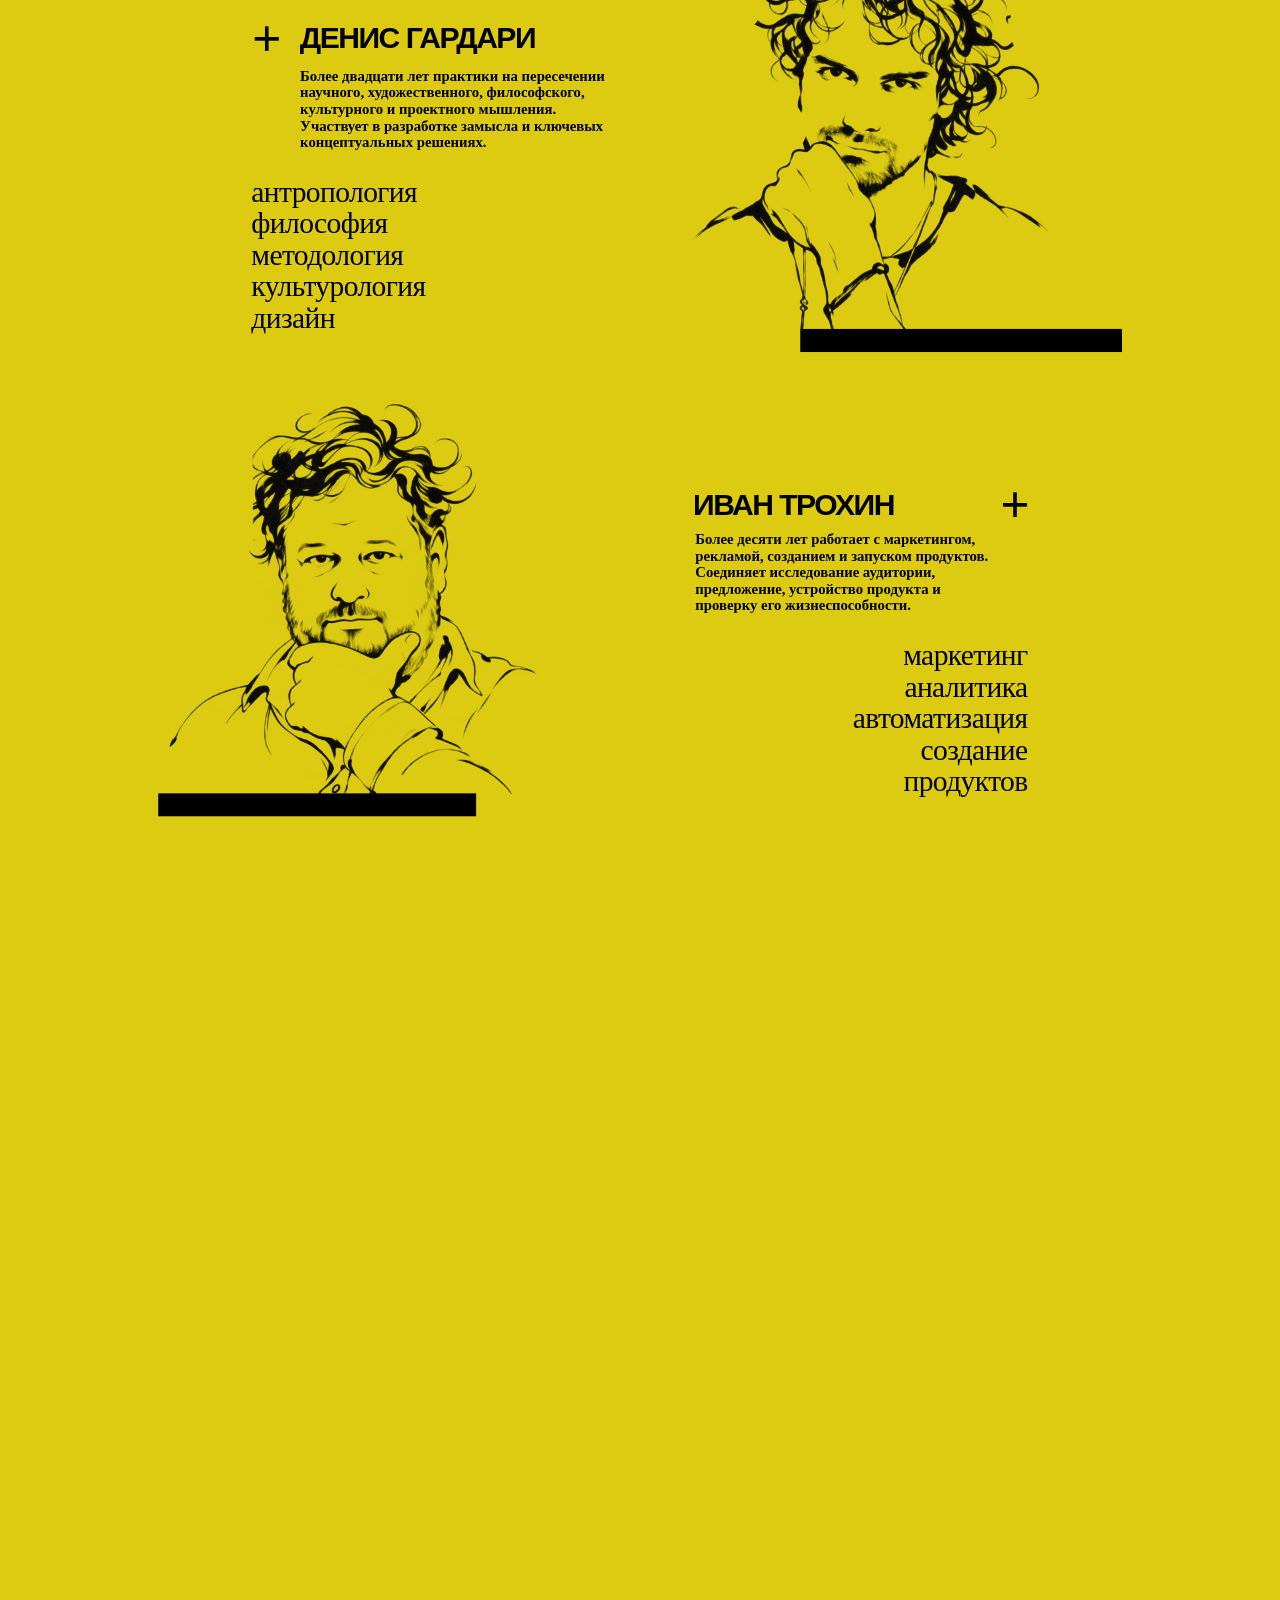
==== commit 79b5c57d: "export: опубликовать принятый подвал КБ2" ====
--- a/index.html
+++ b/index.html
@@ -26,20 +26,24 @@
   <link rel="stylesheet" href="assets/motion.css?v=759ee782871c">
   <link rel="stylesheet" href="assets/content-refinements.css?v=4bc7b4dc34a5">
   <link rel="stylesheet" href="assets/process-motion.css?v=202abd9ec937">
+  <link rel="stylesheet" href="assets/situations-motion.css?v=b0d667b0d298">
   <link rel="stylesheet" href="assets/ring-reveal.css?v=9a8ff69f4ba5">
   <link rel="stylesheet" href="assets/chapter-motion.css?v=3303d717f99f">
   <link rel="stylesheet" href="assets/legal-footer.css?v=7e7d484778c2">
   <link rel="stylesheet" href="assets/review04-controls.css?v=c03f9bc3840f">
   <link rel="stylesheet" href="assets/line-weight.css?v=ecd39f29cd2a">
   <link rel="stylesheet" href="assets/opening-layout.css?v=06ceb80eabd1">
+  <link rel="stylesheet" href="assets/footer-layout.css?v=7720cb6ece03">
   <link rel="stylesheet" href="assets/editor-overrides.css?v=2e6e0b177b61">
   <script src="content.js?v=75b95e67ec9f" defer></script>
   <script src="geometry.js?v=a22f08d64f5a" defer></script>
   <script src="app.js?v=6ffe3b70b583" defer></script>
+  <script src="footer-actions.js?v=1698cb143714" defer></script>
   <script src="legal.js?v=56a8077650c5" defer></script>
   <script src="sliders.js?v=190161bd8d33" defer></script>
+  <script src="situations-scroll.js?v=1a45e838212d" defer></script>
   <script src="ring-reveal.js?v=8138c4a61cc2" defer></script>
-  <script src="chapter-motion.js?v=2099d897b8ab" defer></script>
+  <script src="chapter-motion.js?v=e81c67bb7114" defer></script>
   <script src="motion.js?v=d2d5ed9dcd10" defer></script>
 </head>
 <body>
@@ -200,10 +204,16 @@
     <div class="footer-window framed">
       <svg class="frame-skin" data-frame data-top-gap="93,366" aria-hidden="true"><path/></svg>
       <a class="brand brand-footer" href="#top" aria-label="Вернуться к началу сайта"><span class="brand-orb" aria-hidden="true"><img src="assets/brand-logo.svg?v=cec3e40fc9c1" alt=""></span><span class="brand-capsule"><span class="brand-copy"><span class="type-line" data-kb2-field="prototype:/ui/brandCopy" data-kb2-format="text" data-kb2-instance="prototype:/ui/brandCopy#2">... концепт бюро гардари ...<i class="baseline-marker" aria-hidden="true"></i></span></span></span></a>
-      <p class="footer-terms"><span class="type-line" data-kb2-field="prototype:/footer/terms/0" data-kb2-format="text" data-kb2-instance="prototype:/footer/terms/0#1">замысел<i class="baseline-marker" aria-hidden="true"></i></span><br>
-<span class="type-line" data-kb2-field="prototype:/footer/terms/1" data-kb2-format="text" data-kb2-instance="prototype:/footer/terms/1#1">устройство<i class="baseline-marker" aria-hidden="true"></i></span><br>
-<span class="type-line" data-kb2-field="prototype:/footer/terms/2" data-kb2-format="text" data-kb2-instance="prototype:/footer/terms/2#1">воплощение<i class="baseline-marker" aria-hidden="true"></i></span></p>
-      <span class="footer-marker" style="--marker-y:146.3653" aria-hidden="true"></span><span class="footer-marker" style="--marker-y:177.8594" aria-hidden="true"></span><span class="footer-marker" style="--marker-y:208.7094" aria-hidden="true"></span>
+      <nav class="footer-tools" aria-label="Действия сайта">
+        <a class="footer-tool footer-tool-top" href="#top" aria-label="К началу сайта" title="К началу сайта"><img src="assets/footer-top.svg?v=fc6c683a8cf6" alt="" aria-hidden="true"></a>
+        <button class="footer-tool footer-tool-share" type="button" data-share-site aria-label="Поделиться сайтом" title="Поделиться сайтом"><img src="assets/footer-share.svg?v=2ce826bda309" alt="" aria-hidden="true"></button>
+        <a class="footer-tool footer-tool-help" href="#questions" aria-label="Вопросы перед разговором" title="Вопросы перед разговором"><img src="assets/footer-help.svg?v=93c4de8ff4a5" alt="" aria-hidden="true"></a>
+        <span class="footer-share-status" data-share-status role="status"></span>
+      </nav>
+      <nav class="footer-resources" aria-labelledby="footer-resources-title">
+        <h2 id="footer-resources-title"><span class="type-line" data-kb2-field="prototype:/footer/resourcesTitle" data-kb2-format="text" data-kb2-instance="prototype:/footer/resourcesTitle#1">НАШИ РЕСУРСЫ:<i class="baseline-marker" aria-hidden="true"></i></span></h2>
+        <ul><li><a href="https://x0.gardari.art/" target="_blank" rel="noopener noreferrer" style="--resource-baseline:312.593104"><span class="type-line" data-kb2-field="prototype:/footer/resources/0/label" data-kb2-format="text" data-kb2-instance="prototype:/footer/resources/0/label#1">Homo cogitans... x.0<i class="baseline-marker" aria-hidden="true"></i></span><svg class="footer-resource-arrow" viewBox="0 0 9 15" aria-hidden="true"><path d="M1.9 2.3L7.1 7.5L1.9 12.7"/></svg></a></li><li><a href="https://gallery.gardari.art/" target="_blank" rel="noopener noreferrer" style="--resource-baseline:343.371615"><span class="type-line" data-kb2-field="prototype:/footer/resources/1/label" data-kb2-format="text" data-kb2-instance="prototype:/footer/resources/1/label#1">Арт-галерея, живопись<i class="baseline-marker" aria-hidden="true"></i></span><svg class="footer-resource-arrow" viewBox="0 0 9 15" aria-hidden="true"><path d="M1.9 2.3L7.1 7.5L1.9 12.7"/></svg></a></li><li><a href="https://platforma.gardari.art/" target="_blank" rel="noopener noreferrer" style="--resource-baseline:373.826915"><span class="type-line" data-kb2-field="prototype:/footer/resources/2/label" data-kb2-format="text" data-kb2-instance="prototype:/footer/resources/2/label#1">Платформа инструментов<i class="baseline-marker" aria-hidden="true"></i></span><svg class="footer-resource-arrow" viewBox="0 0 9 15" aria-hidden="true"><path d="M1.9 2.3L7.1 7.5L1.9 12.7"/></svg></a></li><li><a href="https://blog.gardari.art/" target="_blank" rel="noopener noreferrer" style="--resource-baseline:404.28349"><span class="type-line" data-kb2-field="prototype:/footer/resources/3/label" data-kb2-format="text" data-kb2-instance="prototype:/footer/resources/3/label#1">Блог, статьи и публикации<i class="baseline-marker" aria-hidden="true"></i></span><svg class="footer-resource-arrow" viewBox="0 0 9 15" aria-hidden="true"><path d="M1.9 2.3L7.1 7.5L1.9 12.7"/></svg></a></li><li><a href="https://t.me/gardariart" target="_blank" rel="noopener noreferrer" style="--resource-baseline:434.73879"><span class="type-line" data-kb2-field="prototype:/footer/resources/4/label" data-kb2-format="text" data-kb2-instance="prototype:/footer/resources/4/label#1">Телеграм-канал<i class="baseline-marker" aria-hidden="true"></i></span><svg class="footer-resource-arrow" viewBox="0 0 9 15" aria-hidden="true"><path d="M1.9 2.3L7.1 7.5L1.9 12.7"/></svg></a></li><li><a href="https://club.gardari.art/" target="_blank" rel="noopener noreferrer" style="--resource-baseline:465.032971"><span class="type-line" data-kb2-field="prototype:/footer/resources/5/label" data-kb2-format="text" data-kb2-instance="prototype:/footer/resources/5/label#1">Клуб Гардари<i class="baseline-marker" aria-hidden="true"></i></span><svg class="footer-resource-arrow" viewBox="0 0 9 15" aria-hidden="true"><path d="M1.9 2.3L7.1 7.5L1.9 12.7"/></svg></a></li></ul>
+      </nav>
       <div class="contact-grid"><div class="contact-card notch-card"><img class="notch-skin" src="assets/notch-card.svg?v=062c75508cbf" alt="" aria-hidden="true"><span class="contact-card-label"><span class="type-line" data-kb2-field="prototype:/footer/cards/0" data-kb2-format="text" data-kb2-instance="prototype:/footer/cards/0#1">ПОЧТА<i class="baseline-marker" aria-hidden="true"></i></span></span></div><div class="contact-card notch-card"><img class="notch-skin" src="assets/notch-card.svg?v=062c75508cbf" alt="" aria-hidden="true"><span class="contact-card-label"><span class="type-line" data-kb2-field="prototype:/footer/cards/1" data-kb2-format="text" data-kb2-instance="prototype:/footer/cards/1#1">ТЕЛЕФОН<i class="baseline-marker" aria-hidden="true"></i></span></span></div><div class="contact-card notch-card"><img class="notch-skin" src="assets/notch-card.svg?v=062c75508cbf" alt="" aria-hidden="true"><span class="contact-card-label"><span class="type-line" data-kb2-field="prototype:/footer/cards/2" data-kb2-format="text" data-kb2-instance="prototype:/footer/cards/2#1">ТЕЛЕГРАМ<i class="baseline-marker" aria-hidden="true"></i></span></span></div><div class="contact-card notch-card"><img class="notch-skin" src="assets/notch-card.svg?v=062c75508cbf" alt="" aria-hidden="true"><span class="contact-card-label"><span class="type-line" data-kb2-field="prototype:/footer/cards/3" data-kb2-format="text" data-kb2-instance="prototype:/footer/cards/3#1">УЛИЦА<i class="baseline-marker" aria-hidden="true"></i></span></span></div><div class="contact-card notch-card"><img class="notch-skin" src="assets/notch-card.svg?v=062c75508cbf" alt="" aria-hidden="true"><span class="contact-card-label"><span class="type-line" data-kb2-field="prototype:/footer/cards/4" data-kb2-format="text" data-kb2-instance="prototype:/footer/cards/4#1">ФОНАРЬ<i class="baseline-marker" aria-hidden="true"></i></span></span></div><div class="contact-card notch-card"><img class="notch-skin" src="assets/notch-card.svg?v=062c75508cbf" alt="" aria-hidden="true"><span class="contact-card-label"><span class="type-line" data-kb2-field="prototype:/footer/cards/5" data-kb2-format="text" data-kb2-instance="prototype:/footer/cards/5#1">АПТЕКА<i class="baseline-marker" aria-hidden="true"></i></span></span></div></div>
     </div>
     <div class="legal-footer" data-legal-row aria-label="Правовая информация">
--- a/assets/situations-motion.css
+++ b/assets/situations-motion.css
@@ -0,0 +1,75 @@
+/* The 0.4 native sticky principle, scoped to the four original situation cards. */
+@media screen and (min-width: 1025px) and (prefers-reduced-motion: no-preference) {
+  #situations[data-case-stack-mode="stack"] {
+    display: grid;
+    grid-template-columns: minmax(0, 1fr);
+    grid-template-rows: max-content;
+    align-content: start;
+  }
+  #situations[data-case-stack-mode="stack"] > .situation-list {
+    grid-area: 1 / 1;
+    align-self: start;
+    display: grid;
+    grid-template-columns: minmax(0, 1fr);
+    padding-bottom: 12px;
+  }
+  #situations[data-case-stack-mode="stack"] > :is(h2, .situations-intro) {
+    position: sticky;
+    grid-area: 1 / 1;
+    align-self: start;
+    justify-self: start;
+    left: auto;
+    right: auto;
+    margin-right: 0;
+    z-index: 10;
+  }
+  #situations[data-case-stack-mode="stack"] > h2 {
+    top: var(--case-context-heading-pin-top);
+    width: var(--case-context-heading-width);
+    height: var(--case-context-heading-height);
+    margin-top: calc(var(--case-context-heading-normal-top) - var(--case-context-padding-top));
+    margin-left: var(--case-context-heading-normal-left);
+    margin-bottom: var(--case-context-heading-reserve);
+  }
+  #situations[data-case-stack-mode="stack"] > .situations-intro {
+    top: var(--case-context-intro-pin-top);
+    width: var(--case-context-intro-width);
+    height: var(--case-context-intro-height);
+    margin-top: calc(var(--case-context-intro-normal-top) - var(--case-context-padding-top));
+    margin-left: var(--case-context-intro-normal-left);
+    margin-bottom: var(--case-context-intro-reserve);
+  }
+  #situations[data-case-stack-mode="stack"] .situation-list > li,
+  #situations[data-case-stack-mode="stack"] .situation-item,
+  #situations[data-case-stack-mode="stack"] .situation-item::details-content { display: contents; }
+  #situations[data-case-stack-mode="stack"] .situation-item > summary {
+    position: sticky;
+    top: var(--case-stack-header-top);
+    grid-column: 1;
+    grid-row: var(--case-stack-header-row);
+    min-height: var(--case-stack-header-height);
+    margin-bottom: var(--case-stack-gap);
+    background: var(--yellow);
+    z-index: calc(20 + var(--case-stack-index));
+  }
+  #situations[data-case-stack-mode="stack"] .situation-item > .slider-reveal {
+    position: sticky;
+    top: var(--case-stack-body-top);
+    grid-column: 1;
+    grid-row: var(--case-stack-body-row);
+    height: auto !important;
+    min-height: var(--case-stack-body-height);
+    overflow: hidden;
+    background: var(--yellow);
+    z-index: calc(2 + var(--case-stack-index));
+    clip-path: inset(var(--case-stack-clip-top, 0px) 0 var(--case-stack-clip-bottom, 0px) 0) !important;
+  }
+  #situations[data-case-stack-mode="stack"] .situation-item:not([open]) > .slider-reveal { display: none; }
+  #situations[data-case-stack-mode="stack"] .situation-item[data-case-stack-folded="true"][open] > summary .case-plus::after {
+    content: "+";
+  }
+  #situations[data-case-stack-mode="stack"] [data-case-stack-clip="hidden"] {
+    visibility: hidden;
+    pointer-events: none;
+  }
+}
--- a/assets/footer-layout.css
+++ b/assets/footer-layout.css
@@ -0,0 +1,34 @@
+/* Author's live Affinity export, 17.11.2026; coordinates normalized to 964px. */
+.footer-tools{position:absolute;left:calc(94.835016 * var(--u));top:calc(179.395619 * var(--u));width:calc(197.367350 * var(--u));height:calc(56.286469 * var(--u))}
+.footer-tool{position:absolute;display:grid;place-items:center;width:calc(56.1655 * var(--u));height:calc(56.1655 * var(--u));border:var(--kb-line-width,1.5px) solid var(--ink);border-radius:50%;background:transparent;color:var(--ink);text-decoration:none;padding:0}
+.footer-tool-top{left:0;top:0}.footer-tool-share{left:calc(70.7625 * var(--u));top:calc(.120983 * var(--u))}.footer-tool-help{left:calc(141.201971 * var(--u));top:calc(.098852 * var(--u))}
+.footer-tool img{position:absolute;inset:calc(-1 * var(--kb-line-width,1.5px));width:calc(100% + 2 * var(--kb-line-width,1.5px));height:calc(100% + 2 * var(--kb-line-width,1.5px));max-width:none}
+.footer-tool:hover{background:rgb(0 0 0 / .07)}
+.footer-share-status{position:absolute;left:0;top:calc(63 * var(--u));width:calc(270 * var(--u));font-size:calc(11 * var(--u));line-height:1.2}
+.footer-share-status:empty{display:none}
+.footer-resources{position:absolute;left:calc(94.967863 * var(--u));top:calc(260 * var(--u));width:calc(270 * var(--u));height:calc(209 * var(--u));font-family:var(--serif);font-size:calc(16.559520 * var(--u));font-weight:400;letter-spacing:0}
+.footer-resources h2{position:absolute;left:calc(-.284537 * var(--u));top:calc(3.366384 * var(--u));font:600 calc(14.762002 * var(--u))/calc(20 * var(--u)) var(--semibold);white-space:nowrap}
+.footer-resources ul{margin:0;padding:0;list-style:none}
+.footer-resources li{position:static}
+.footer-resources a{position:absolute;left:0;top:calc((var(--resource-baseline) - 280.49465) * var(--u));width:100%;height:calc(30.456 * var(--u));line-height:calc(30.456 * var(--u));color:#262626;text-decoration:none;white-space:nowrap}
+.footer-resources a>.type-line{-webkit-text-stroke:calc(.3312 * var(--u)) var(--ink)}
+.footer-resources a:hover>.type-line{text-decoration:underline;text-underline-offset:.18em}
+.footer-resource-arrow{position:absolute;left:calc(258.236 * var(--u));top:calc(7.8 * var(--u));width:calc(9 * var(--u));height:calc(15 * var(--u));overflow:visible;fill:none;stroke:var(--ink);stroke-width:2.76;stroke-linecap:square;stroke-linejoin:miter}
+.footer .legal-footer{position:relative;display:block;height:calc(23 * var(--u));margin-top:calc(6.309 * var(--u));padding:0;font-size:calc(18.452233 * var(--u));letter-spacing:calc(-.35 * var(--u));white-space:nowrap}
+.footer .legal-footer>.legal-copyright,.footer .legal-footer>.legal-footer-link{position:absolute;top:0}
+.footer .legal-copyright{left:calc(110.028185 * var(--u))}
+.footer .legal-footer-link:nth-child(2){left:calc(297.348123 * var(--u))}
+.footer .legal-footer-link:nth-child(3){left:calc(641.938425 * var(--u))}
+.footer .legal-footer-link::before{position:absolute;right:100%;margin:0 calc(12.45 * var(--u)) 0 0}
+@media(max-width:760px){
+ .footer-tools{position:relative;inset:auto;width:200px;height:48px;display:flex;gap:16px;margin:0 0 28px}
+ .footer-tool{position:relative;inset:auto;width:48px;height:48px;flex:none}
+  .footer-share-status{top:55px;width:270px;font-size:11px}
+ .footer-resources{position:relative;inset:auto;width:100%;height:auto;font-size:16px;margin-bottom:28px}
+ .footer-resources h2{position:relative;inset:auto;font-size:14px;line-height:20px;margin-bottom:12px}
+ .footer-resources a{position:relative;inset:auto;display:flex;align-items:center;justify-content:space-between;gap:12px;min-height:44px;height:auto;width:100%;font-size:16px;line-height:1.3;white-space:normal;padding:9px 0}
+ .footer-resources a>.type-line{min-width:0;-webkit-text-stroke:.3px var(--ink)}
+ .footer-resource-arrow{position:static;flex:none;width:9px;height:15px}
+ .footer .legal-footer{position:relative;display:flex;height:auto;gap:8px 20px;margin:14px 14px 0;font-size:14px;letter-spacing:0;line-height:1.35;white-space:normal}
+ .footer .legal-footer>.legal-copyright,.footer .legal-footer>.legal-footer-link{position:static}
+}
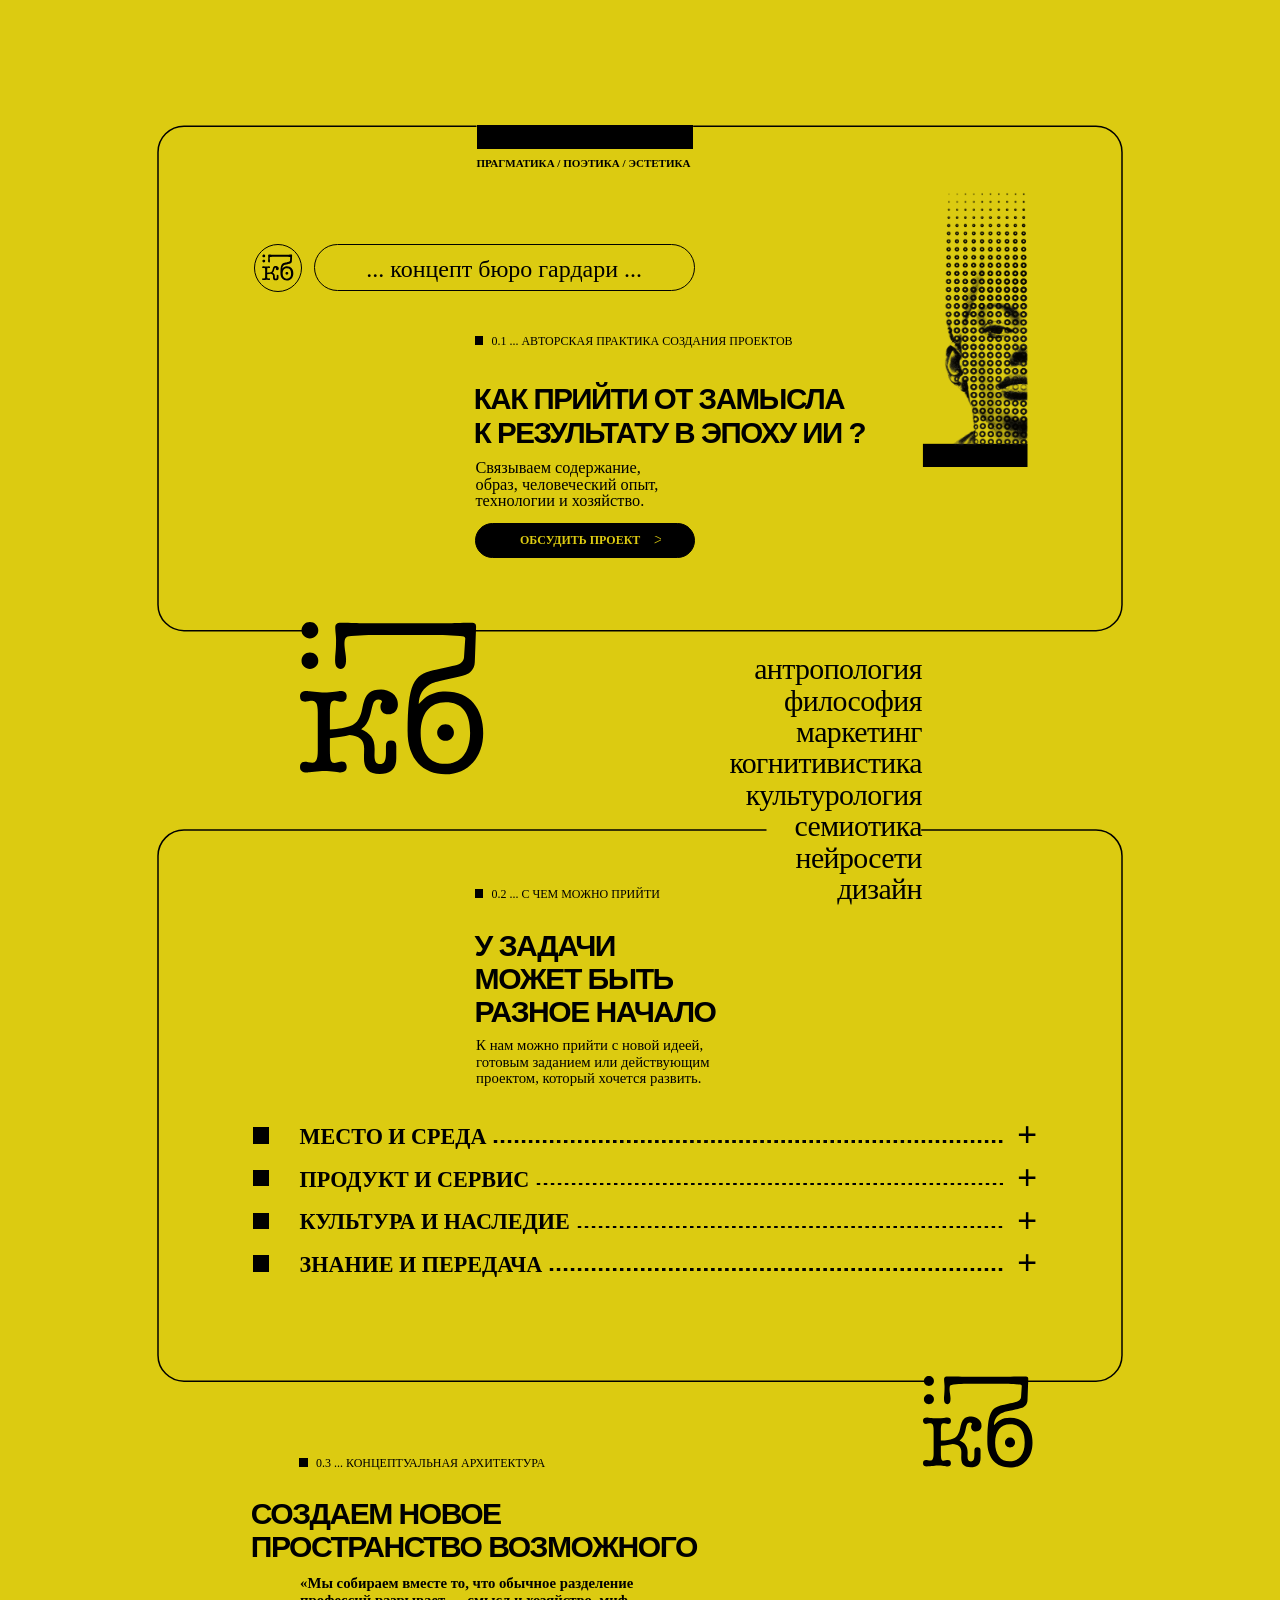
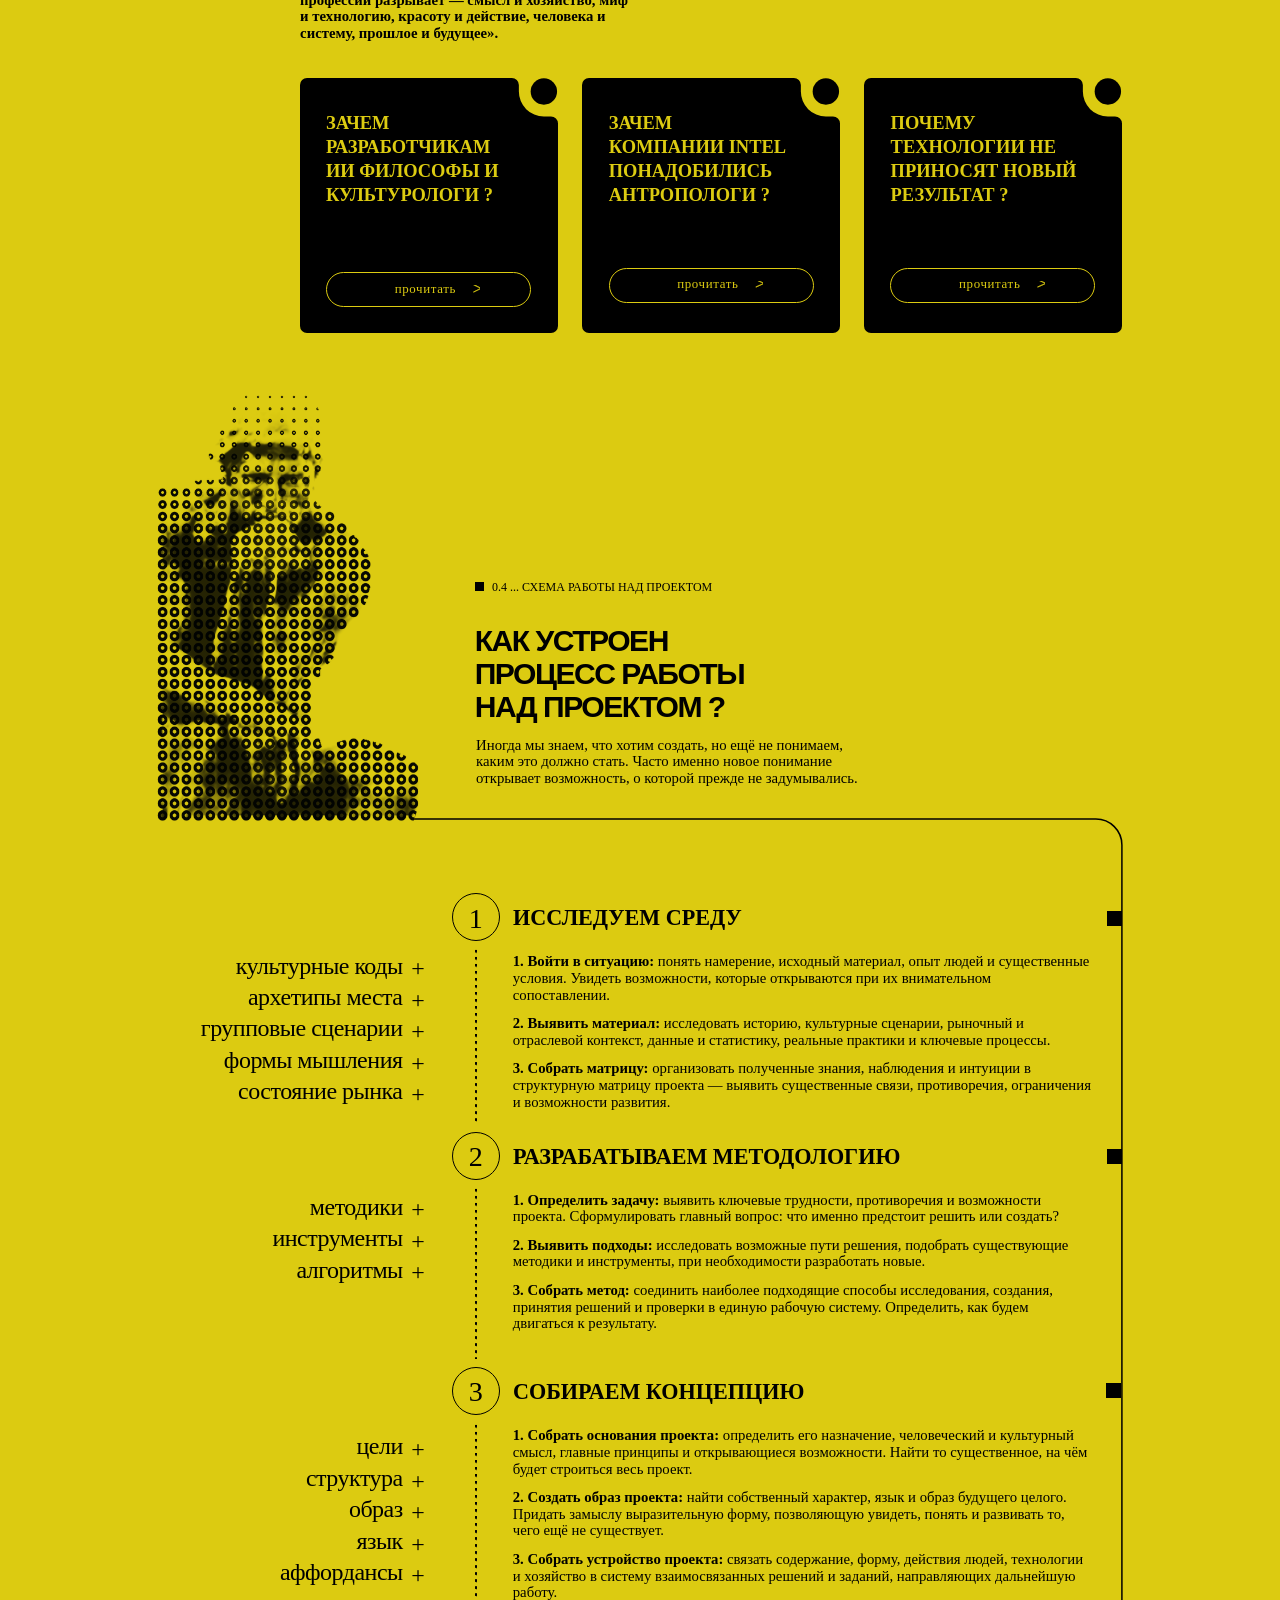
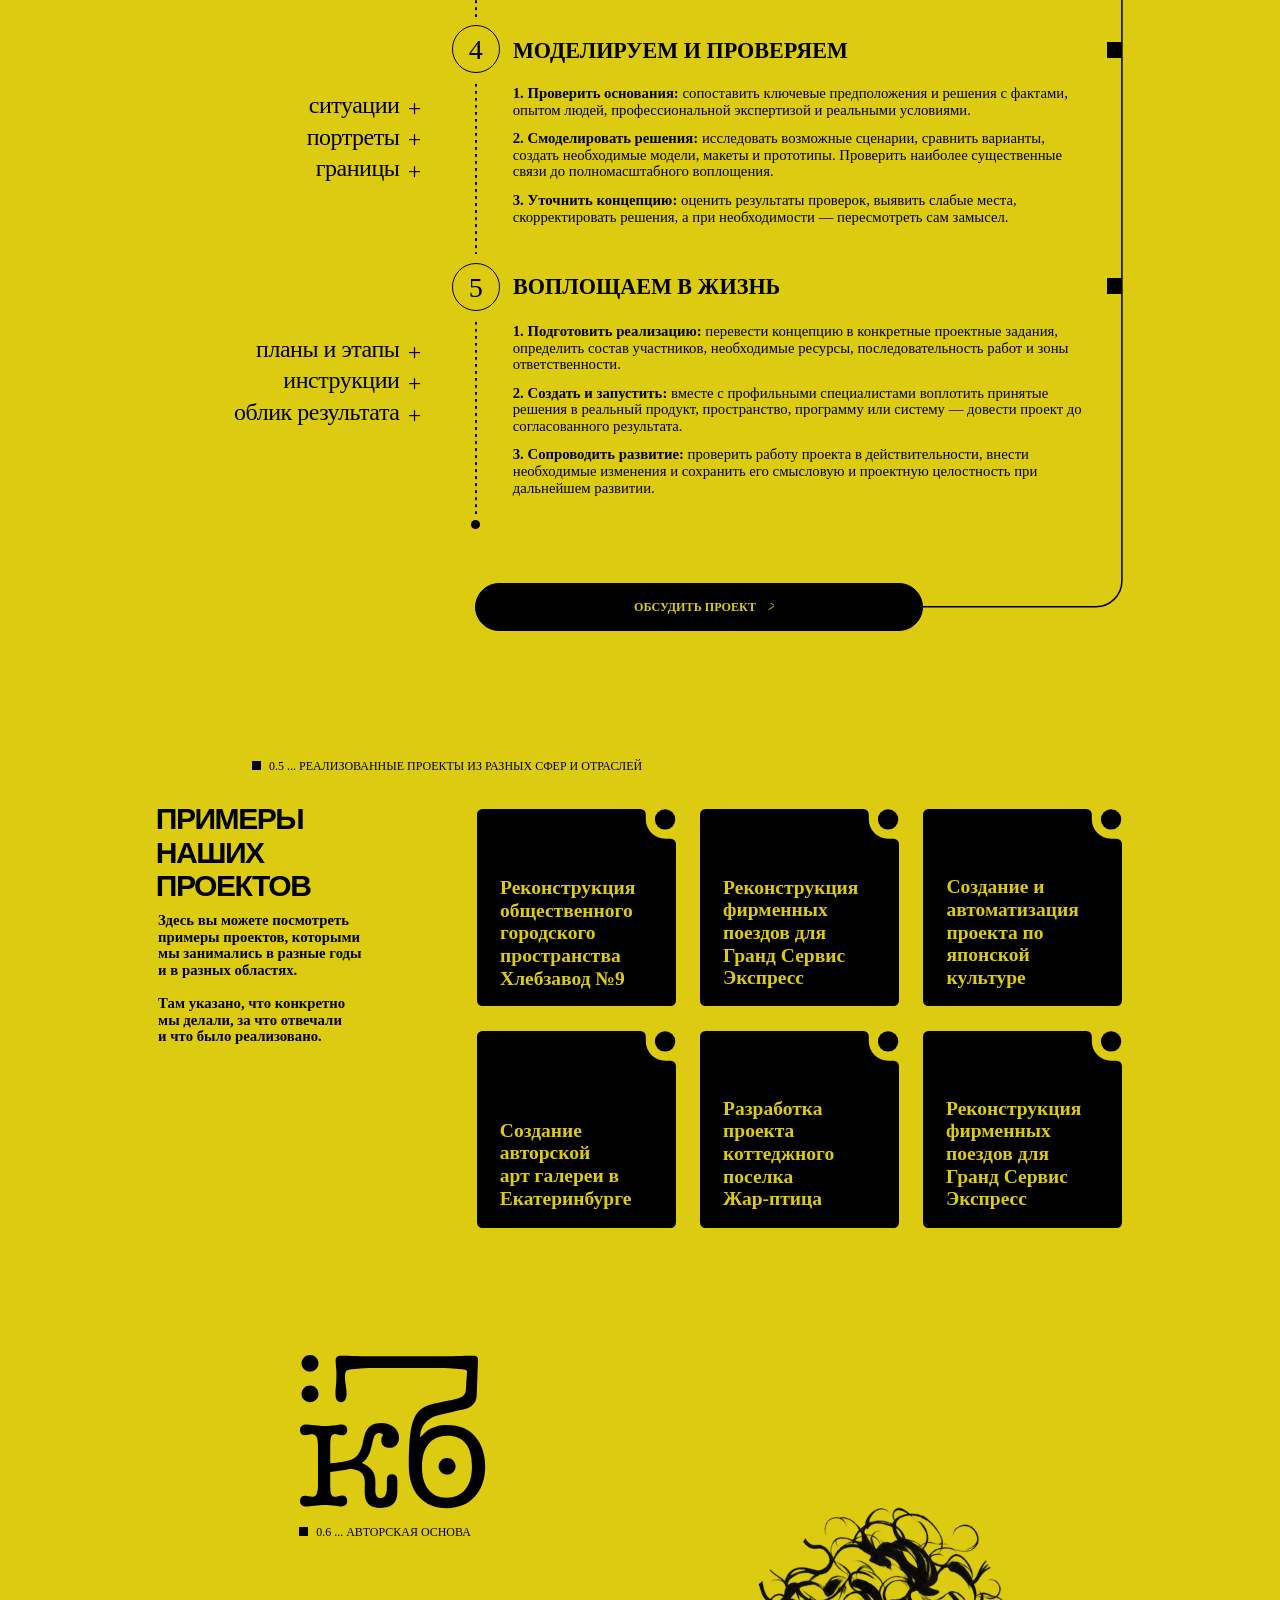
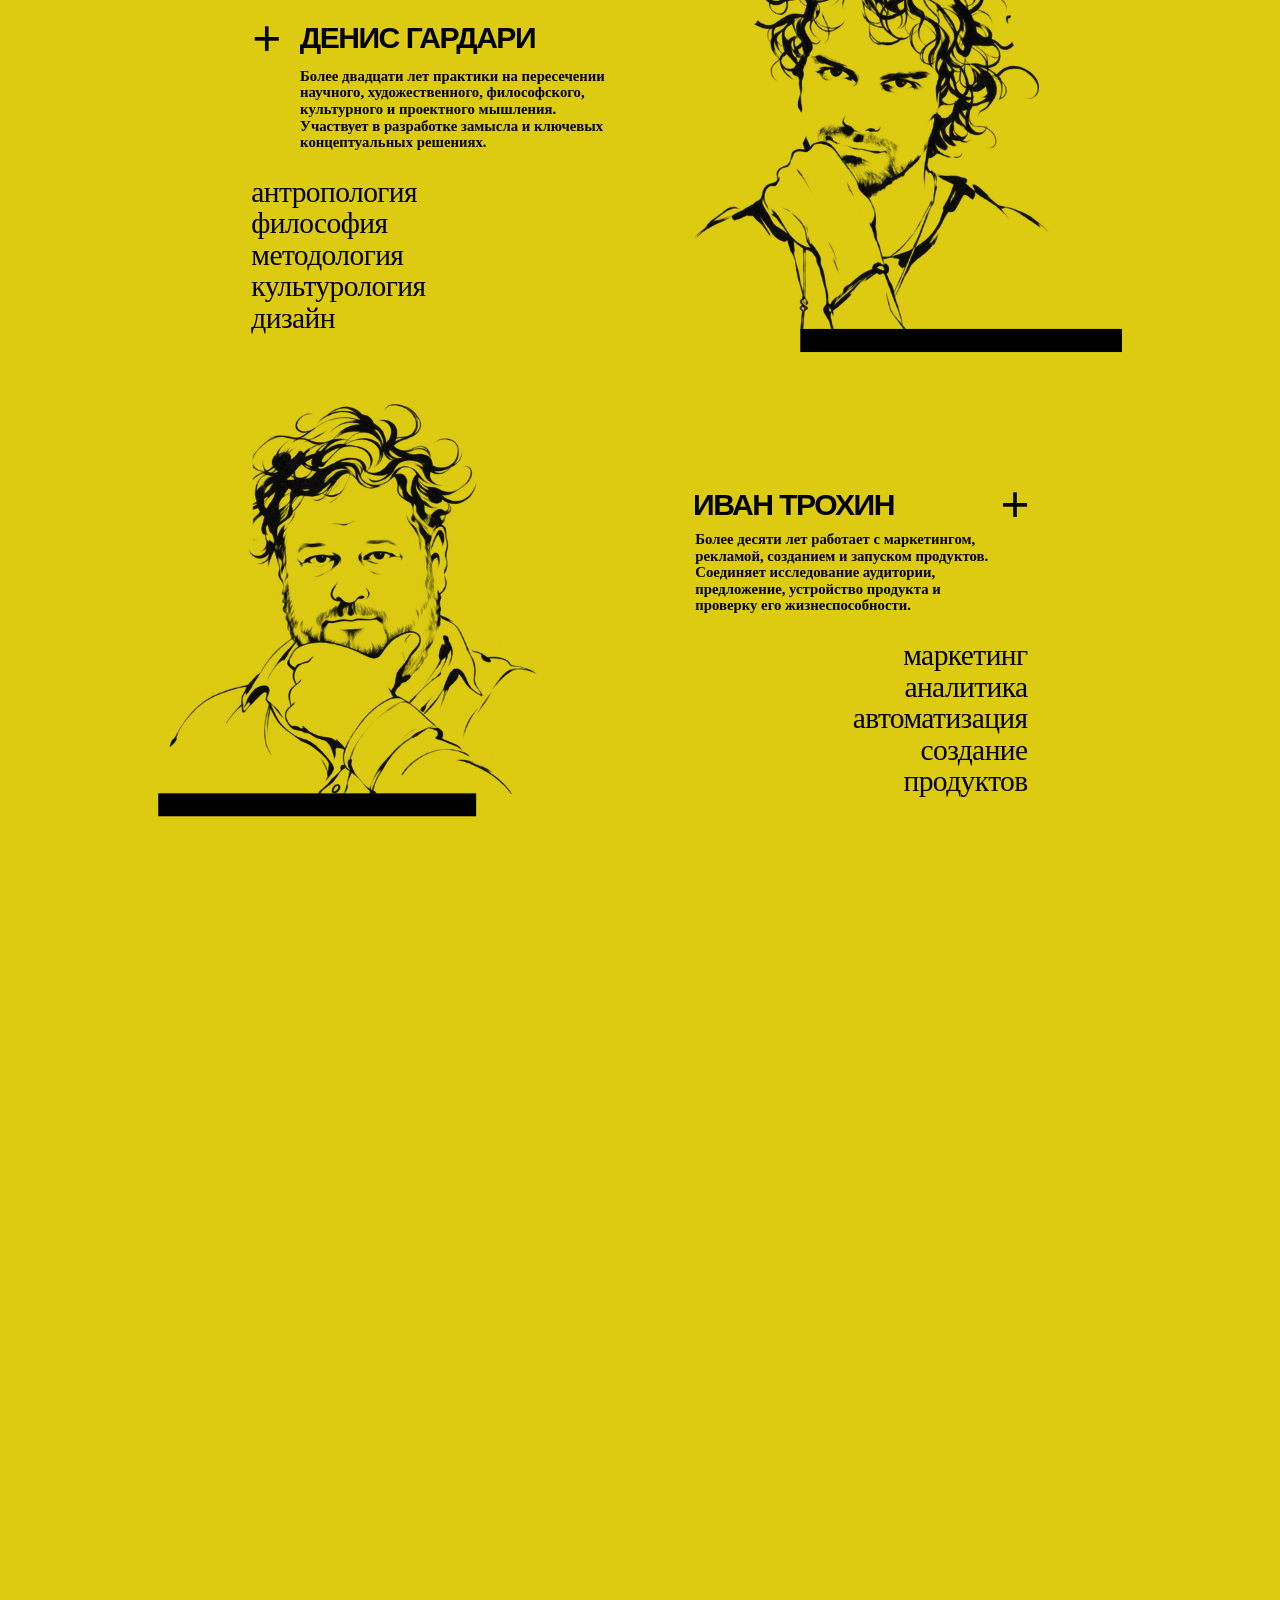
==== commit aa0bef07: "export: опубликовать принятую оптимизацию загрузки КБ2" ====
--- a/index.html
+++ b/index.html
@@ -7,16 +7,36 @@
   <meta name="theme-color" content="#dccb11">
   <title>Концепт бюро Гардари</title>
   <meta name="description" content="Авторская практика создания проектов. Связываем содержание, образ, человеческий опыт, технологии и хозяйство.">
+  <style>
+    body{margin:0;display:flow-root;background:var(--yellow,#dccb11)}
+    .page-shell{width:min(964px,calc(100vw - 32px));margin:12px auto 70px}
+    @media(max-width:760px){.page-shell{width:calc(100vw - 28px);margin:12px 14px 32px}}
+    html.js.intro-mode:not(.kb-motion-ready):not(.kb-motion-static) .page-shell{visibility:hidden}
+  </style>
   <script>
-    document.documentElement.classList.add('js');
-    if(!location.hash||['#top','#main'].includes(location.hash))document.documentElement.classList.add('intro-mode');
-    addEventListener('error',function(event){
-      var source=(event.target&&event.target.src)||event.filename||'';
-      if(source.indexOf('motion.js')!==-1){
-        document.documentElement.classList.remove('intro-mode');
-        document.documentElement.classList.add('kb-motion-static');
+    (function(){
+      var root=document.documentElement;
+      root.classList.add('js');
+      if(!location.hash||['#top','#main'].includes(location.hash))root.classList.add('intro-mode');
+      function readable(reason){
+        root.classList.remove('intro-mode');
+        root.classList.add('kb-motion-static','kb-motion-ready');
+        root.dataset.kbMotionFallback=reason;
+        if(window.KBRingReveal)window.KBRingReveal.finishAll();
+        if(window.KBChapterMotion)window.KBChapterMotion.showAll({keepDialogs:true});
       }
-    },true);
+      addEventListener('error',function(event){
+        var source=(event.target&&event.target.src)||event.filename||'';
+        if(source.indexOf('motion.js')!==-1)readable('script-error');
+      },true);
+      // Before deferred scripts arrive, a person's navigation still wins.
+      function earlyNavigation(){if(!root.classList.contains('kb-motion-ready'))readable('early-navigation');}
+      addEventListener('wheel',earlyNavigation,{passive:true,once:true});
+      addEventListener('touchmove',earlyNavigation,{passive:true,once:true});
+      addEventListener('keydown',function(event){if(['ArrowDown','ArrowUp','PageDown','PageUp','Home','End',' ','Tab'].includes(event.key))earlyNavigation();},{capture:true});
+      // A slow or stalled enhancement must never keep the authored page hidden.
+      setTimeout(function(){if(!root.classList.contains('kb-motion-ready'))readable('startup-timeout');},2500);
+    })();
   </script>
   <link rel="icon" href="assets/logo.svg?v=d2f1d4c4a04a" type="image/svg+xml">
   <link rel="stylesheet" href="assets/site.css?v=2b155bd70c45">
@@ -40,11 +60,11 @@
   <script src="app.js?v=6ffe3b70b583" defer></script>
   <script src="footer-actions.js?v=1698cb143714" defer></script>
   <script src="legal.js?v=56a8077650c5" defer></script>
-  <script src="sliders.js?v=190161bd8d33" defer></script>
-  <script src="situations-scroll.js?v=1a45e838212d" defer></script>
-  <script src="ring-reveal.js?v=8138c4a61cc2" defer></script>
+  <script src="sliders.js?v=01099bc0d679" defer></script>
+  <script src="situations-scroll.js?v=2e133ff04754" defer></script>
+  <script src="ring-reveal.js?v=e941ba24d284" defer></script>
   <script src="chapter-motion.js?v=e81c67bb7114" defer></script>
-  <script src="motion.js?v=d2d5ed9dcd10" defer></script>
+  <script src="motion.js?v=1d61d2c1da73" defer></script>
 </head>
 <body>
 <a href="#main" class="skip-link"><span class="type-line" data-kb2-field="prototype:/ui/skipLink" data-kb2-format="text" data-kb2-instance="prototype:/ui/skipLink#1">Перейти к содержанию<i class="baseline-marker" aria-hidden="true"></i></span></a>
@@ -55,7 +75,7 @@
     <div class="top-band" aria-hidden="true"></div>
     <p class="top-formula"><span class="type-line" data-kb2-field="prototype:/ui/topFormula" data-kb2-format="text" data-kb2-instance="prototype:/ui/topFormula#1">ПРАГМАТИКА / ПОЭТИКА / ЭСТЕТИКА<i class="baseline-marker" aria-hidden="true"></i></span></p>
     <button class="brand brand-hero" type="button" data-open-agent aria-label="Открыть окно агента КБ"><span class="brand-orb" aria-hidden="true"><img src="assets/brand-logo.svg?v=cec3e40fc9c1" alt=""></span><span class="brand-capsule"><span class="brand-copy"><span class="type-line" data-kb2-field="prototype:/ui/brandCopy" data-kb2-format="text" data-kb2-instance="prototype:/ui/brandCopy#1">... концепт бюро гардари ...<i class="baseline-marker" aria-hidden="true"></i></span></span></span></button>
-    <img class="hero-figure" src="assets/hero-figure.svg?v=05aa6713c6b7" alt="Портрет, проявляющийся сквозь кольцевой растр" fetchpriority="high">
+    <img class="hero-figure" src="assets/hero-figure-compact.svg?v=038024bf74bf" srcset="assets/hero-figure-compact.svg?v=038024bf74bf 510w, assets/hero-figure.svg?v=4e1241ffd965 1020w" sizes="(max-width:760px) 100px, 203px" data-ring-figure="hero-figure" alt="Портрет, проявляющийся сквозь кольцевой растр" fetchpriority="high" decoding="async">
     <p class="section-label"><span class="section-marker" aria-hidden="true"></span><span class="type-line" data-kb2-field="prototype:/ui/sectionLabels/top" data-kb2-format="text" data-kb2-instance="prototype:/ui/sectionLabels/top#1" data-kb2-projection="section-label">0.1 ... АВТОРСКАЯ ПРАКТИКА СОЗДАНИЯ ПРОЕКТОВ<i class="baseline-marker" aria-hidden="true"></i></span></p>
     <h1 id="hero-heading"><span class="type-line" data-kb2-field="prototype:/hero/heading/0" data-kb2-format="text" data-kb2-instance="prototype:/hero/heading/0#1">КАК ПРИЙТИ ОТ ЗАМЫСЛА<i class="baseline-marker" aria-hidden="true"></i></span><br>
 <span class="type-line" data-kb2-field="prototype:/hero/heading/1" data-kb2-format="text" data-kb2-instance="prototype:/hero/heading/1#1">К РЕЗУЛЬТАТУ В ЭПОХУ ИИ ?<i class="baseline-marker" aria-hidden="true"></i></span></h1>
@@ -109,7 +129,7 @@
   </section>
 
   <section id="practice" class="practice chapter" aria-labelledby="practice-heading" data-address="0.4">
-    <img class="process-figure" src="assets/process-figure.svg?v=7c7fec7c70cf" alt="Фигура человека в кольцевом растре" loading="lazy">
+    <img class="process-figure" src="assets/process-figure-compact.svg?v=29529a135317" srcset="assets/process-figure-compact.svg?v=29529a135317 1020w, assets/process-figure.svg?v=2dfc0139ed1b 2040w" sizes="(max-width:760px) 110px, 290px" data-ring-figure="process-figure" alt="Фигура человека в кольцевом растре" loading="lazy" fetchpriority="low" decoding="async">
     <p class="section-label"><span class="section-marker" aria-hidden="true"></span><span class="type-line" data-kb2-field="prototype:/ui/sectionLabels/practice" data-kb2-format="text" data-kb2-instance="prototype:/ui/sectionLabels/practice#1" data-kb2-projection="section-label">0.4 ... СХЕМА РАБОТЫ НАД ПРОЕКТОМ<i class="baseline-marker" aria-hidden="true"></i></span></p>
     <h2 id="practice-heading"><span class="type-line" data-kb2-field="prototype:/practice/heading/0" data-kb2-format="text" data-kb2-instance="prototype:/practice/heading/0#1">КАК УСТРОЕН<i class="baseline-marker" aria-hidden="true"></i></span><br>
 <span class="type-line" data-kb2-field="prototype:/practice/heading/1" data-kb2-format="text" data-kb2-instance="prototype:/practice/heading/1#1">ПРОЦЕСС РАБОТЫ<i class="baseline-marker" aria-hidden="true"></i></span><br>
@@ -162,7 +182,7 @@
   <section id="author" class="authors chapter" aria-label="Авторская основа" data-address="0.6">
     <img class="large-logo author-logo" src="assets/logo.svg?v=d2f1d4c4a04a" alt="КБ" width="160" height="133">
     <p class="section-label"><span class="section-marker" aria-hidden="true"></span><span class="type-line" data-kb2-field="prototype:/ui/sectionLabels/author" data-kb2-format="text" data-kb2-instance="prototype:/ui/sectionLabels/author#1" data-kb2-projection="section-label">0.6 ... АВТОРСКАЯ ОСНОВА<i class="baseline-marker" aria-hidden="true"></i></span></p>
-    <div class="author-rows"><article class="author-row author-denis" id="person-denis"><img class="author-portrait" src="assets/denis-portrait.svg?v=417e68b97458" alt="Рисованный портрет Дениса Гардари" loading="lazy"><div class="author-copy"><details class="author-bio"><summary><span class="author-plus" aria-hidden="true"><span class="type-line">+<i class="baseline-marker" aria-hidden="true"></i></span></span><h3><span class="type-line" data-kb2-field="prototype:/author/denis/heading" data-kb2-format="text" data-kb2-instance="prototype:/author/denis/heading#1">ДЕНИС ГАРДАРИ<i class="baseline-marker" aria-hidden="true"></i></span></h3></summary><p class="author-intro"><span class="type-line" data-kb2-field="prototype:/author/denis/intro/0" data-kb2-format="text" data-kb2-instance="prototype:/author/denis/intro/0#1">Более двадцати лет практики на пересечении<i class="baseline-marker" aria-hidden="true"></i></span><br>
+    <div class="author-rows"><article class="author-row author-denis" id="person-denis"><img class="author-portrait" src="assets/denis-portrait.svg?v=4651cbbdd3dc" srcset="assets/denis-portrait-compact.svg?v=27a58457003b 627w, assets/denis-portrait.svg?v=4651cbbdd3dc 1254w" sizes="(max-width:360px) 75vw, (max-width:760px) 58vw, 481px" decoding="async" alt="Рисованный портрет Дениса Гардари" loading="lazy"><div class="author-copy"><details class="author-bio"><summary><span class="author-plus" aria-hidden="true"><span class="type-line">+<i class="baseline-marker" aria-hidden="true"></i></span></span><h3><span class="type-line" data-kb2-field="prototype:/author/denis/heading" data-kb2-format="text" data-kb2-instance="prototype:/author/denis/heading#1">ДЕНИС ГАРДАРИ<i class="baseline-marker" aria-hidden="true"></i></span></h3></summary><p class="author-intro"><span class="type-line" data-kb2-field="prototype:/author/denis/intro/0" data-kb2-format="text" data-kb2-instance="prototype:/author/denis/intro/0#1">Более двадцати лет практики на пересечении<i class="baseline-marker" aria-hidden="true"></i></span><br>
 <span class="type-line" data-kb2-field="prototype:/author/denis/intro/1" data-kb2-format="text" data-kb2-instance="prototype:/author/denis/intro/1#1">научного, художественного, философского,<i class="baseline-marker" aria-hidden="true"></i></span><br>
 <span class="type-line" data-kb2-field="prototype:/author/denis/intro/2" data-kb2-format="text" data-kb2-instance="prototype:/author/denis/intro/2#1">культурного и проектного мышления.<i class="baseline-marker" aria-hidden="true"></i></span><br>
 <span class="type-line" data-kb2-field="prototype:/author/denis/intro/3" data-kb2-format="text" data-kb2-instance="prototype:/author/denis/intro/3#1">Участвует в разработке замысла и ключевых<i class="baseline-marker" aria-hidden="true"></i></span><br>
@@ -174,7 +194,7 @@
 <span class="type-line" data-kb2-field="prototype:/author/denis/terms/1" data-kb2-format="text" data-kb2-instance="prototype:/author/denis/terms/1#1">философия<i class="baseline-marker" aria-hidden="true"></i></span><br>
 <span class="type-line" data-kb2-field="prototype:/author/denis/terms/2" data-kb2-format="text" data-kb2-instance="prototype:/author/denis/terms/2#1">методология<i class="baseline-marker" aria-hidden="true"></i></span><br>
 <span class="type-line" data-kb2-field="prototype:/author/denis/terms/3" data-kb2-format="text" data-kb2-instance="prototype:/author/denis/terms/3#1">культурология<i class="baseline-marker" aria-hidden="true"></i></span><br>
-<span class="type-line" data-kb2-field="prototype:/author/denis/terms/4" data-kb2-format="text" data-kb2-instance="prototype:/author/denis/terms/4#1">дизайн<i class="baseline-marker" aria-hidden="true"></i></span></p></div></article><article class="author-row author-ivan" id="person-ivan"><img class="author-portrait" src="assets/ivan-portrait.svg?v=940abd8a5d16" alt="Рисованный портрет Ивана Трохина" loading="lazy"><div class="author-copy"><details class="author-bio"><summary><span class="author-plus" aria-hidden="true"><span class="type-line">+<i class="baseline-marker" aria-hidden="true"></i></span></span><h3><span class="type-line" data-kb2-field="prototype:/author/ivan/heading" data-kb2-format="text" data-kb2-instance="prototype:/author/ivan/heading#1">ИВАН ТРОХИН<i class="baseline-marker" aria-hidden="true"></i></span></h3></summary><p class="author-intro"><span class="type-line" data-kb2-field="prototype:/author/ivan/intro/0" data-kb2-format="text" data-kb2-instance="prototype:/author/ivan/intro/0#1">Более десяти лет работает с маркетингом,<i class="baseline-marker" aria-hidden="true"></i></span><br>
+<span class="type-line" data-kb2-field="prototype:/author/denis/terms/4" data-kb2-format="text" data-kb2-instance="prototype:/author/denis/terms/4#1">дизайн<i class="baseline-marker" aria-hidden="true"></i></span></p></div></article><article class="author-row author-ivan" id="person-ivan"><img class="author-portrait" src="assets/ivan-portrait.svg?v=26179612a21f" srcset="assets/ivan-portrait-compact.svg?v=c7cef1c868bf 627w, assets/ivan-portrait.svg?v=26179612a21f 1254w" sizes="(max-width:360px) 75vw, (max-width:760px) 58vw, 422px" decoding="async" alt="Рисованный портрет Ивана Трохина" loading="lazy"><div class="author-copy"><details class="author-bio"><summary><span class="author-plus" aria-hidden="true"><span class="type-line">+<i class="baseline-marker" aria-hidden="true"></i></span></span><h3><span class="type-line" data-kb2-field="prototype:/author/ivan/heading" data-kb2-format="text" data-kb2-instance="prototype:/author/ivan/heading#1">ИВАН ТРОХИН<i class="baseline-marker" aria-hidden="true"></i></span></h3></summary><p class="author-intro"><span class="type-line" data-kb2-field="prototype:/author/ivan/intro/0" data-kb2-format="text" data-kb2-instance="prototype:/author/ivan/intro/0#1">Более десяти лет работает с маркетингом,<i class="baseline-marker" aria-hidden="true"></i></span><br>
 <span class="type-line" data-kb2-field="prototype:/author/ivan/intro/1" data-kb2-format="text" data-kb2-instance="prototype:/author/ivan/intro/1#1">рекламой, созданием и запуском продуктов.<i class="baseline-marker" aria-hidden="true"></i></span><br>
 <span class="type-line" data-kb2-field="prototype:/author/ivan/intro/2" data-kb2-format="text" data-kb2-instance="prototype:/author/ivan/intro/2#1">Соединяет исследование аудитории,<i class="baseline-marker" aria-hidden="true"></i></span><br>
 <span class="type-line" data-kb2-field="prototype:/author/ivan/intro/3" data-kb2-format="text" data-kb2-instance="prototype:/author/ivan/intro/3#1">предложение, устройство продукта и<i class="baseline-marker" aria-hidden="true"></i></span><br>
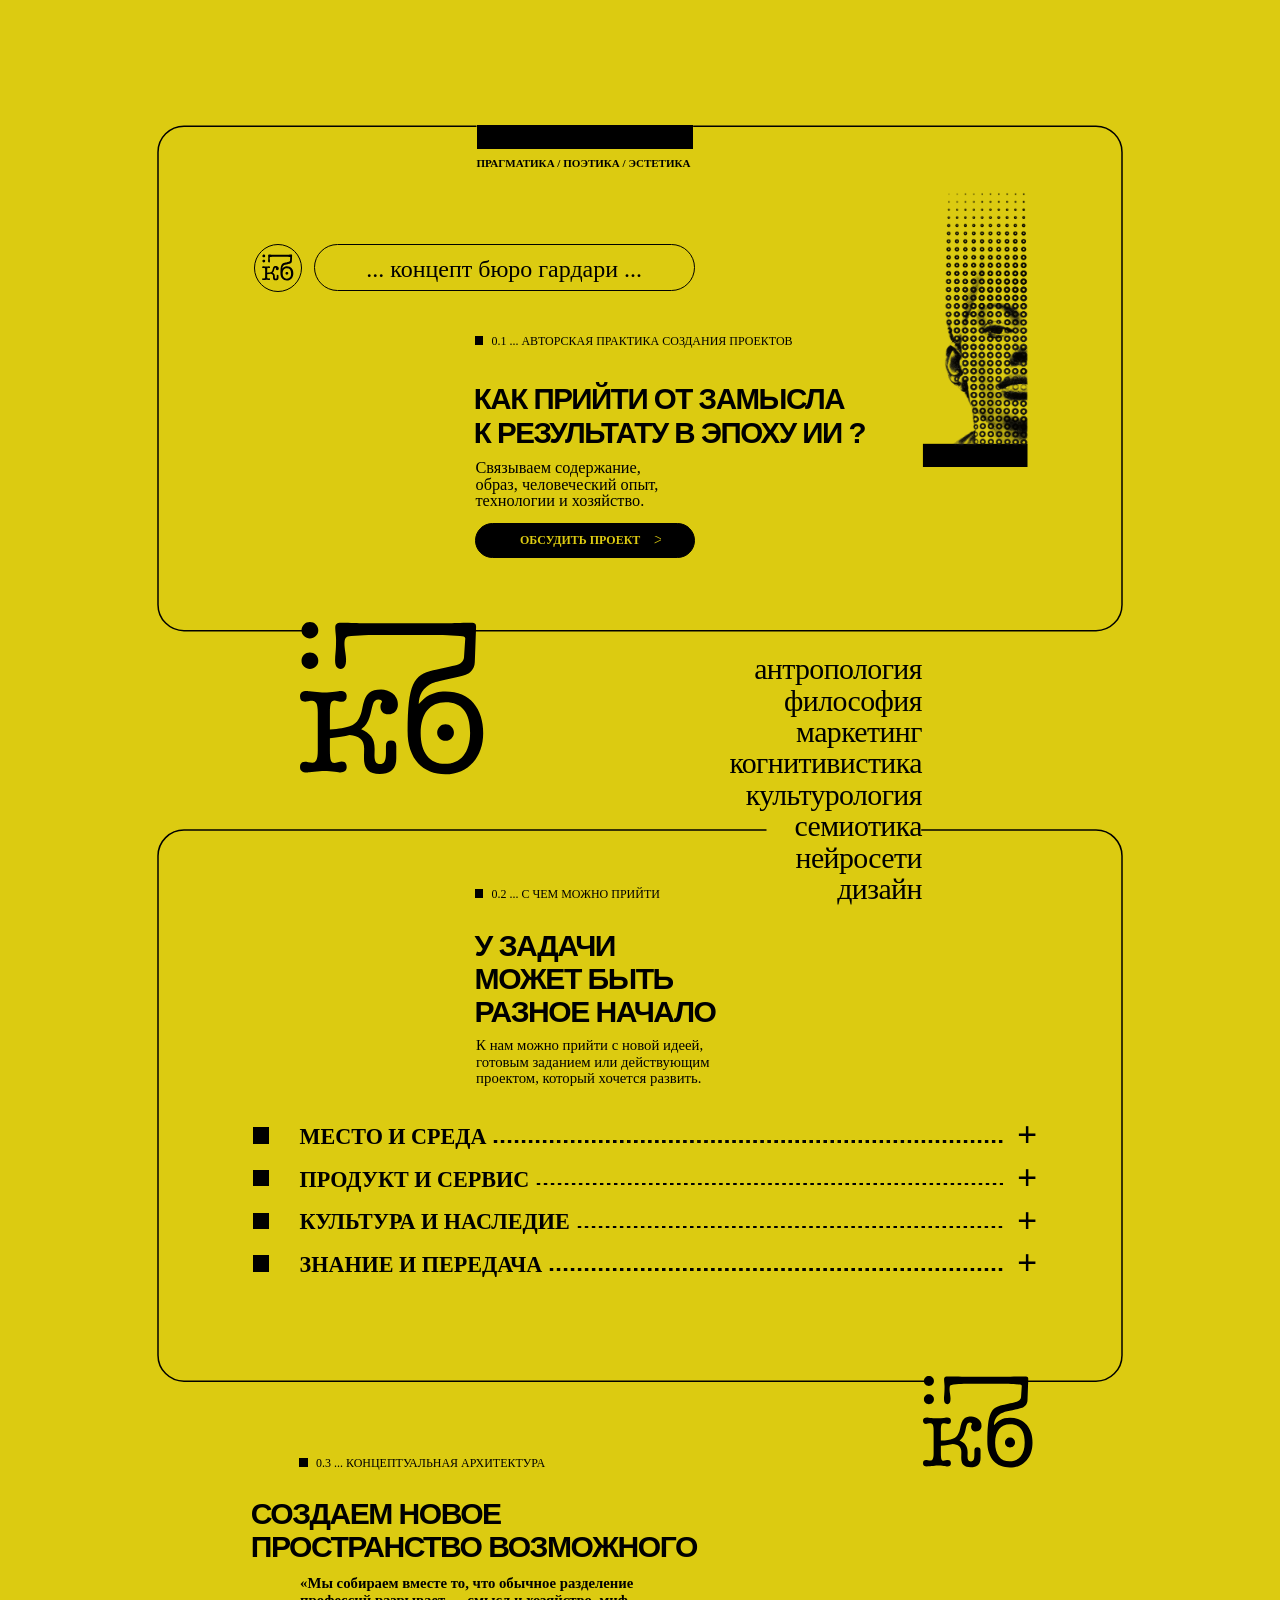
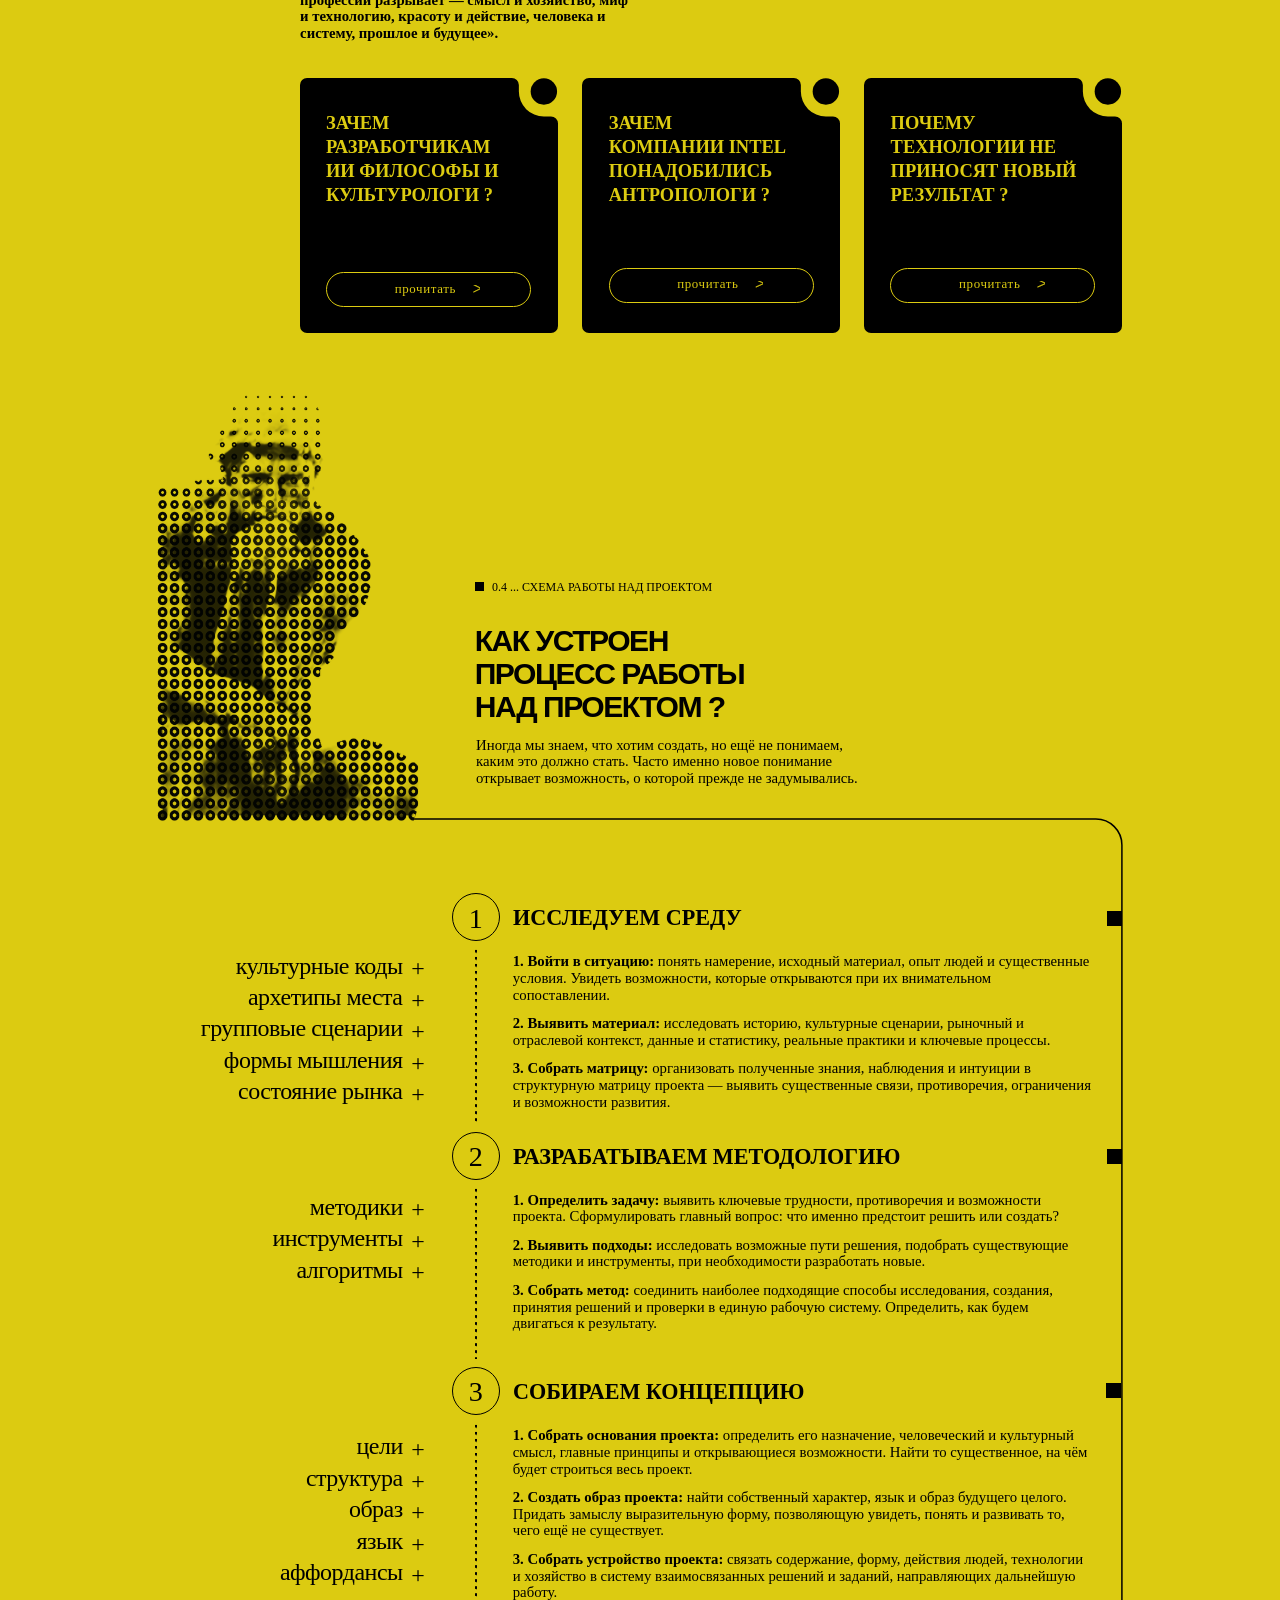
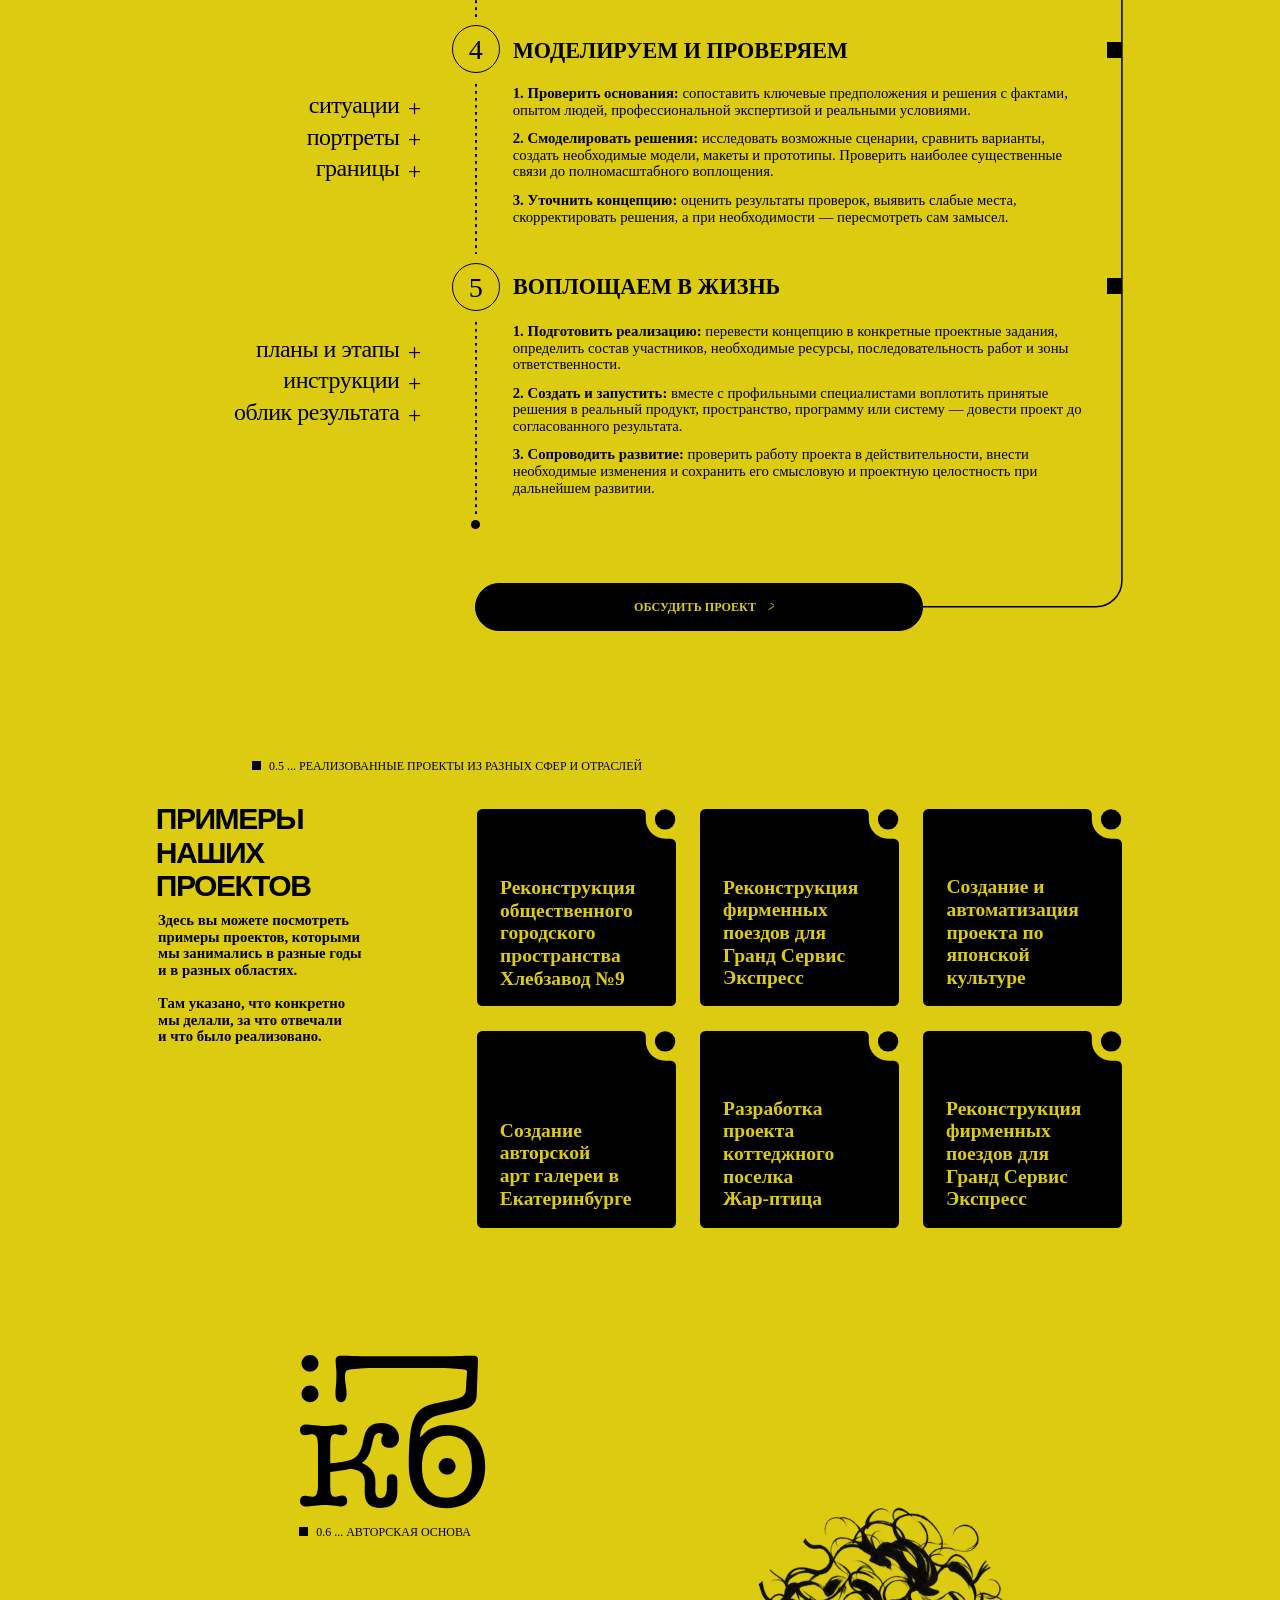
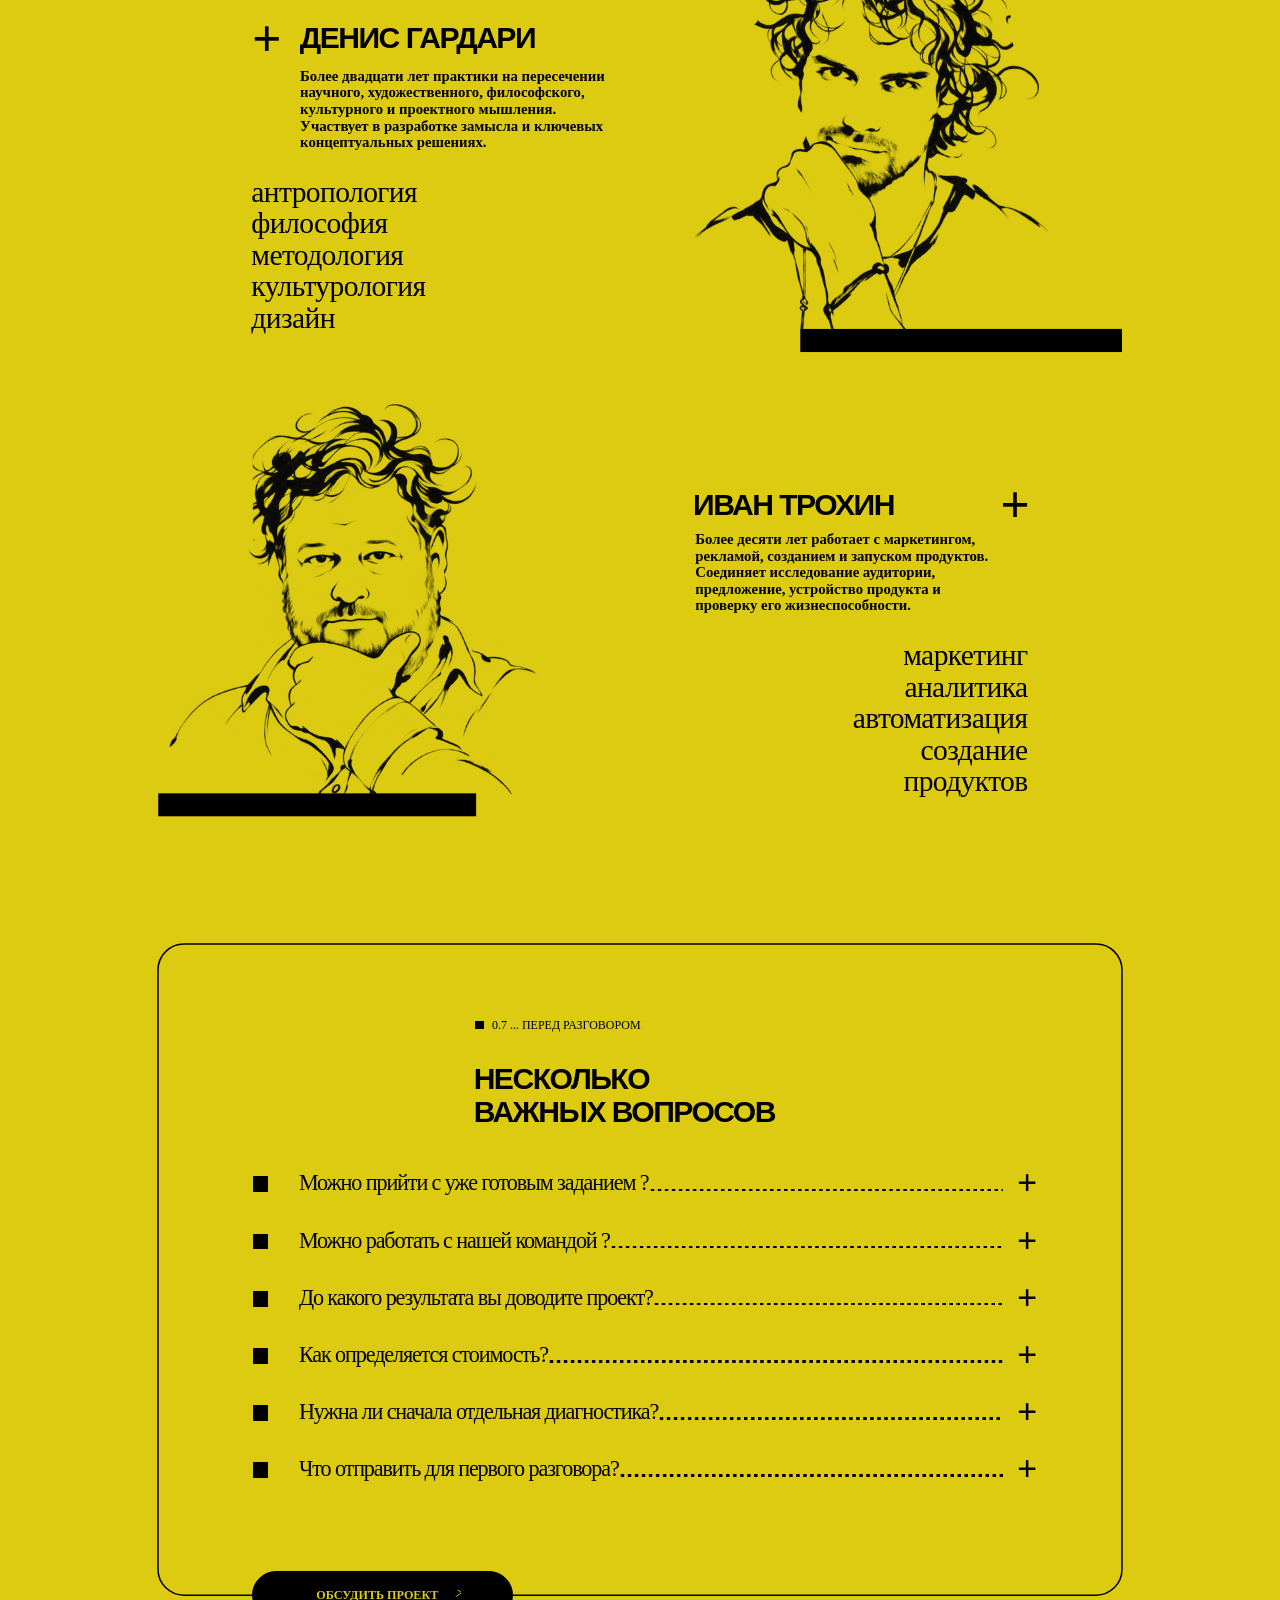
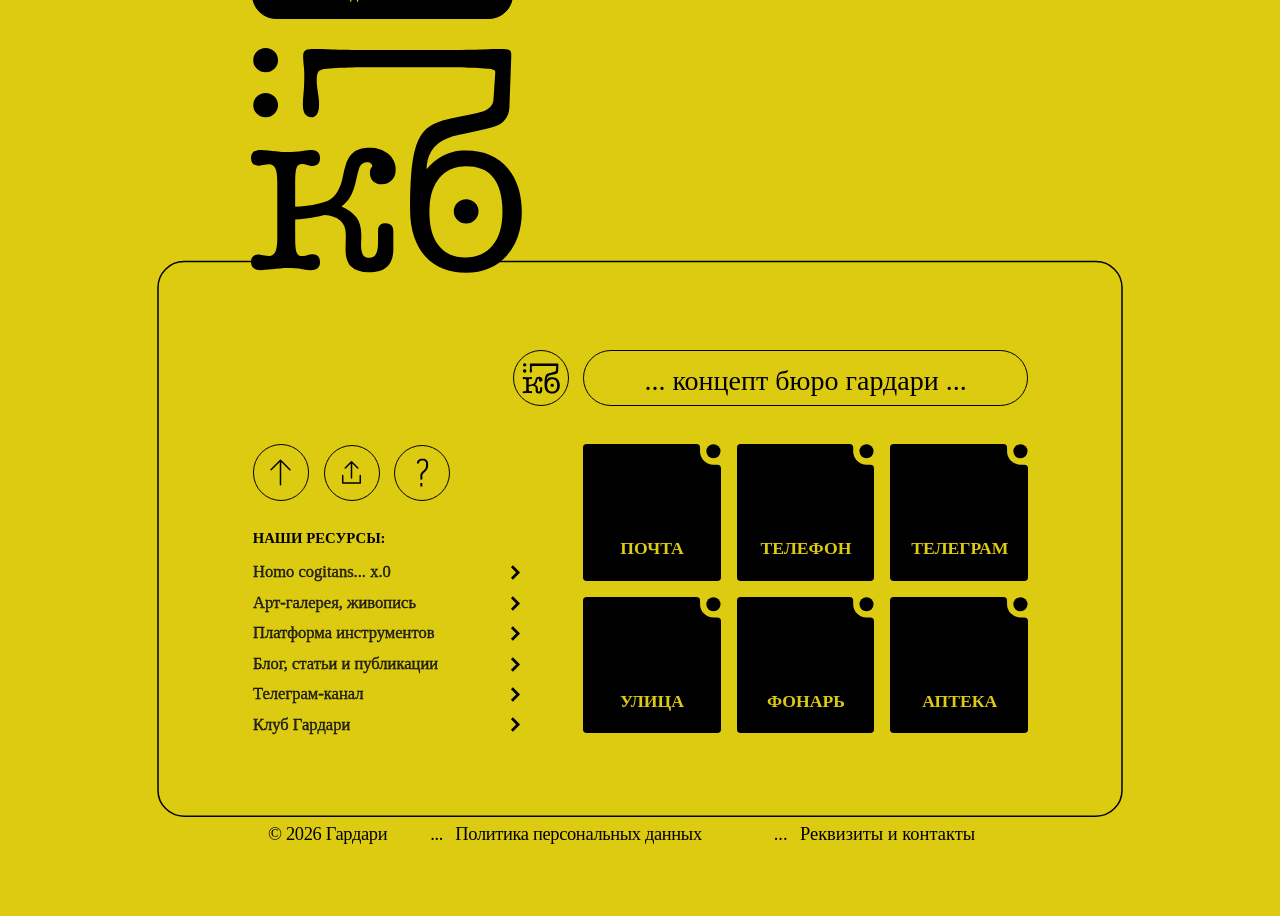
==== commit 1e87b6d2: "export: опубликовать исправления анимации КБ2" ====
--- a/index.html
+++ b/index.html
@@ -63,7 +63,7 @@
   <script src="sliders.js?v=01099bc0d679" defer></script>
   <script src="situations-scroll.js?v=2e133ff04754" defer></script>
   <script src="ring-reveal.js?v=e941ba24d284" defer></script>
-  <script src="chapter-motion.js?v=e81c67bb7114" defer></script>
+  <script src="chapter-motion.js?v=9db6929fbefa" defer></script>
   <script src="motion.js?v=1d61d2c1da73" defer></script>
 </head>
 <body>
